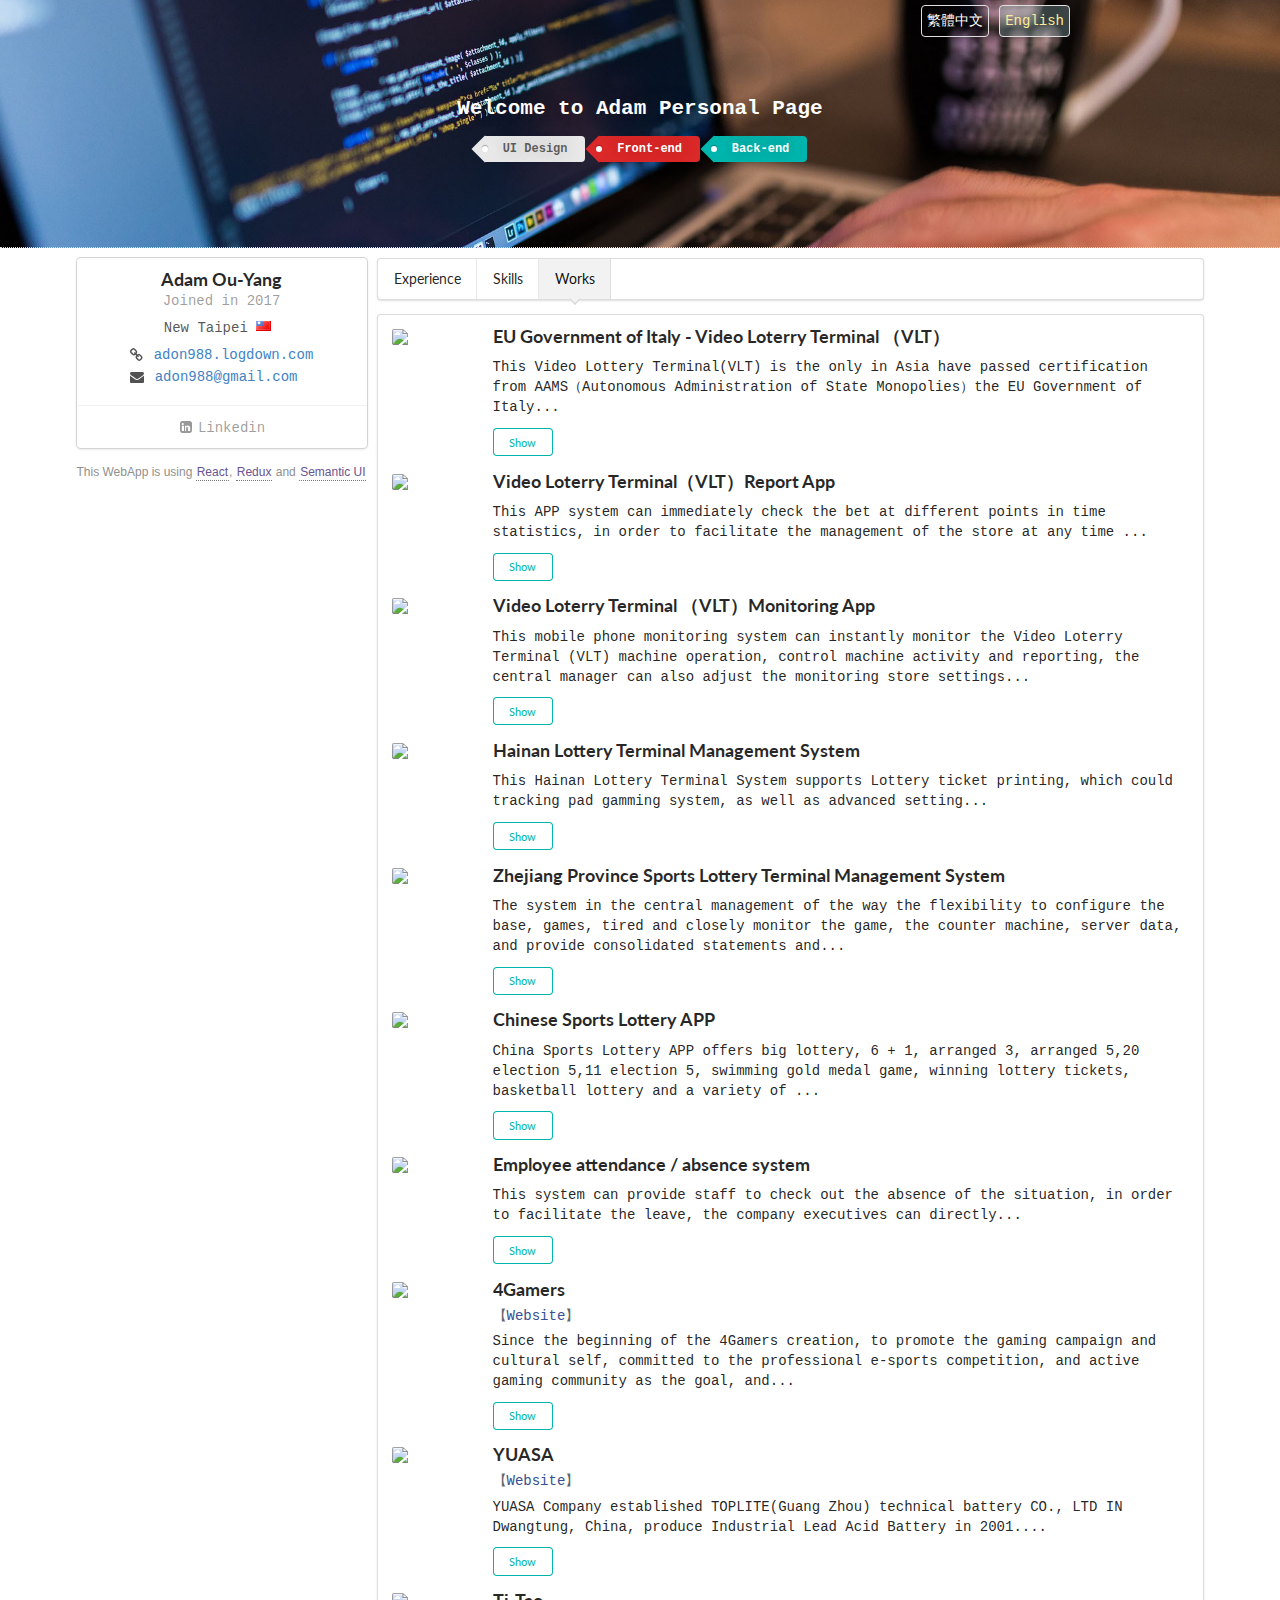
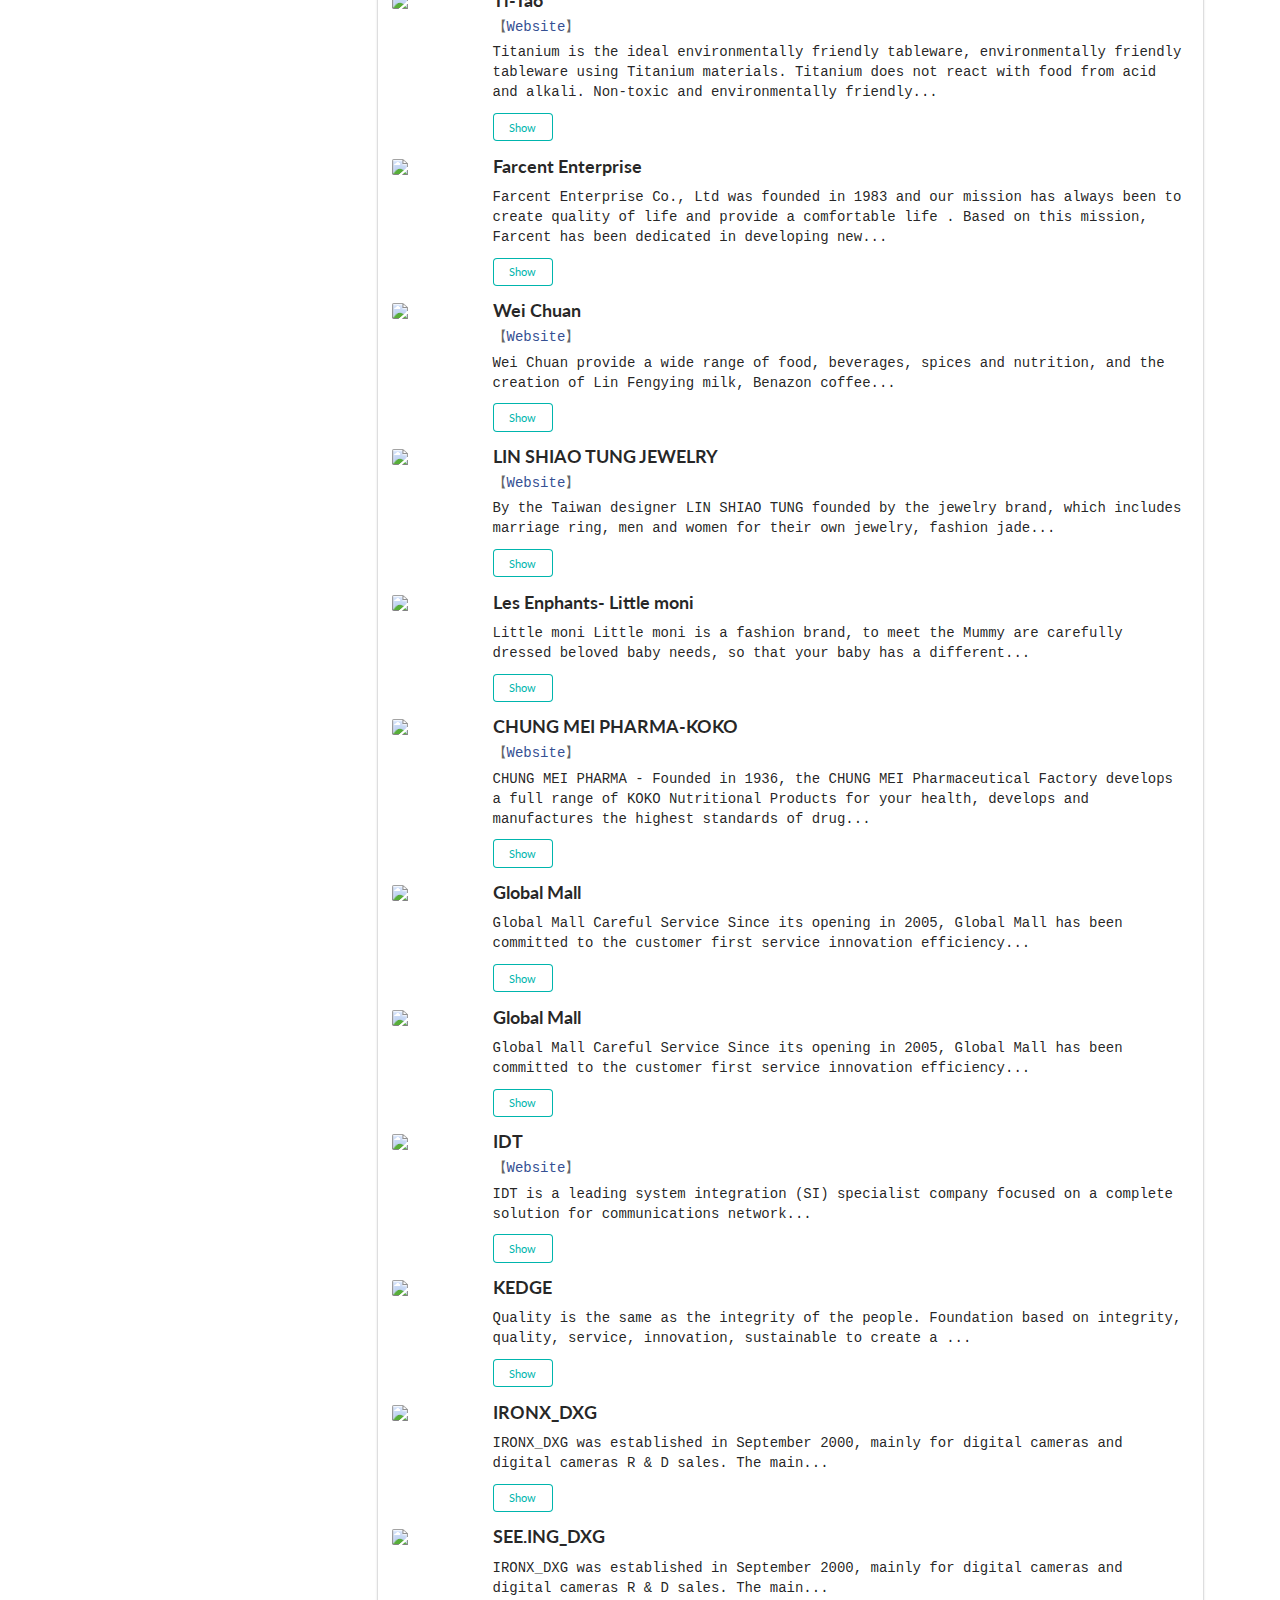
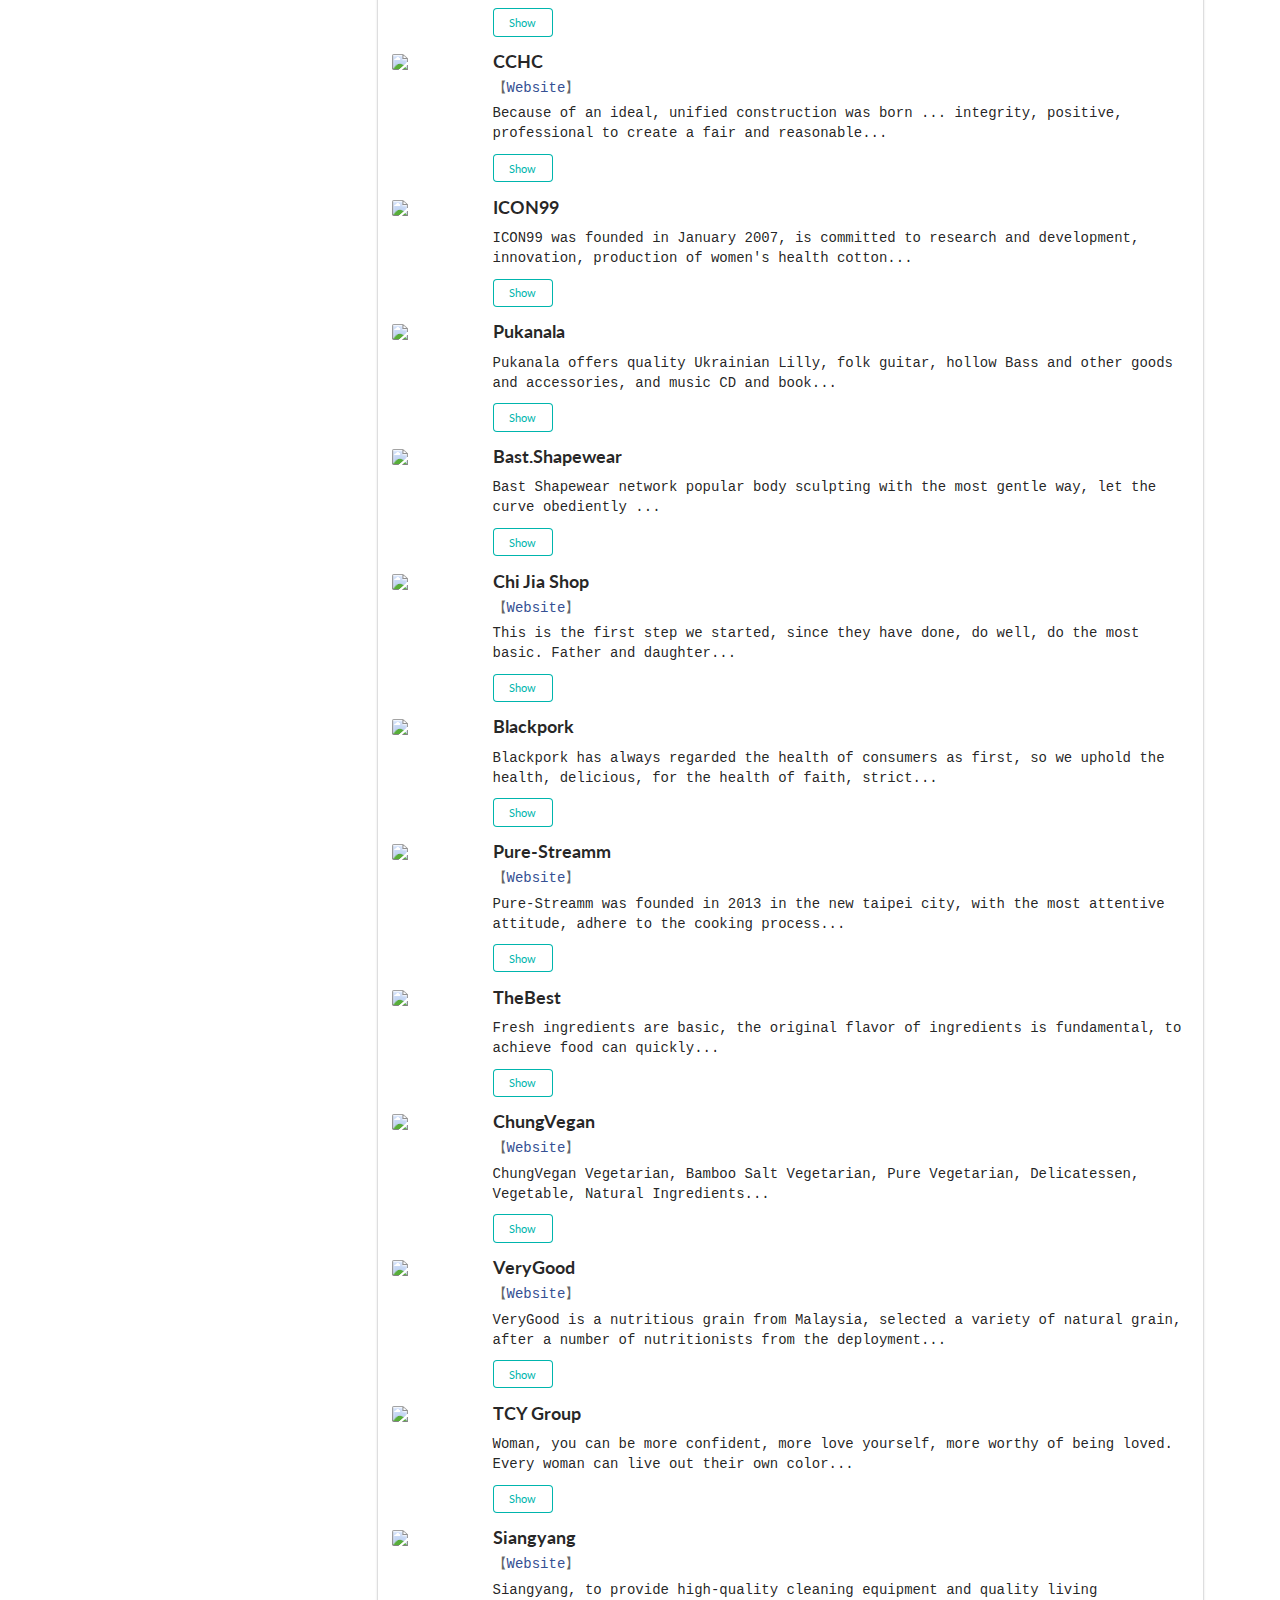
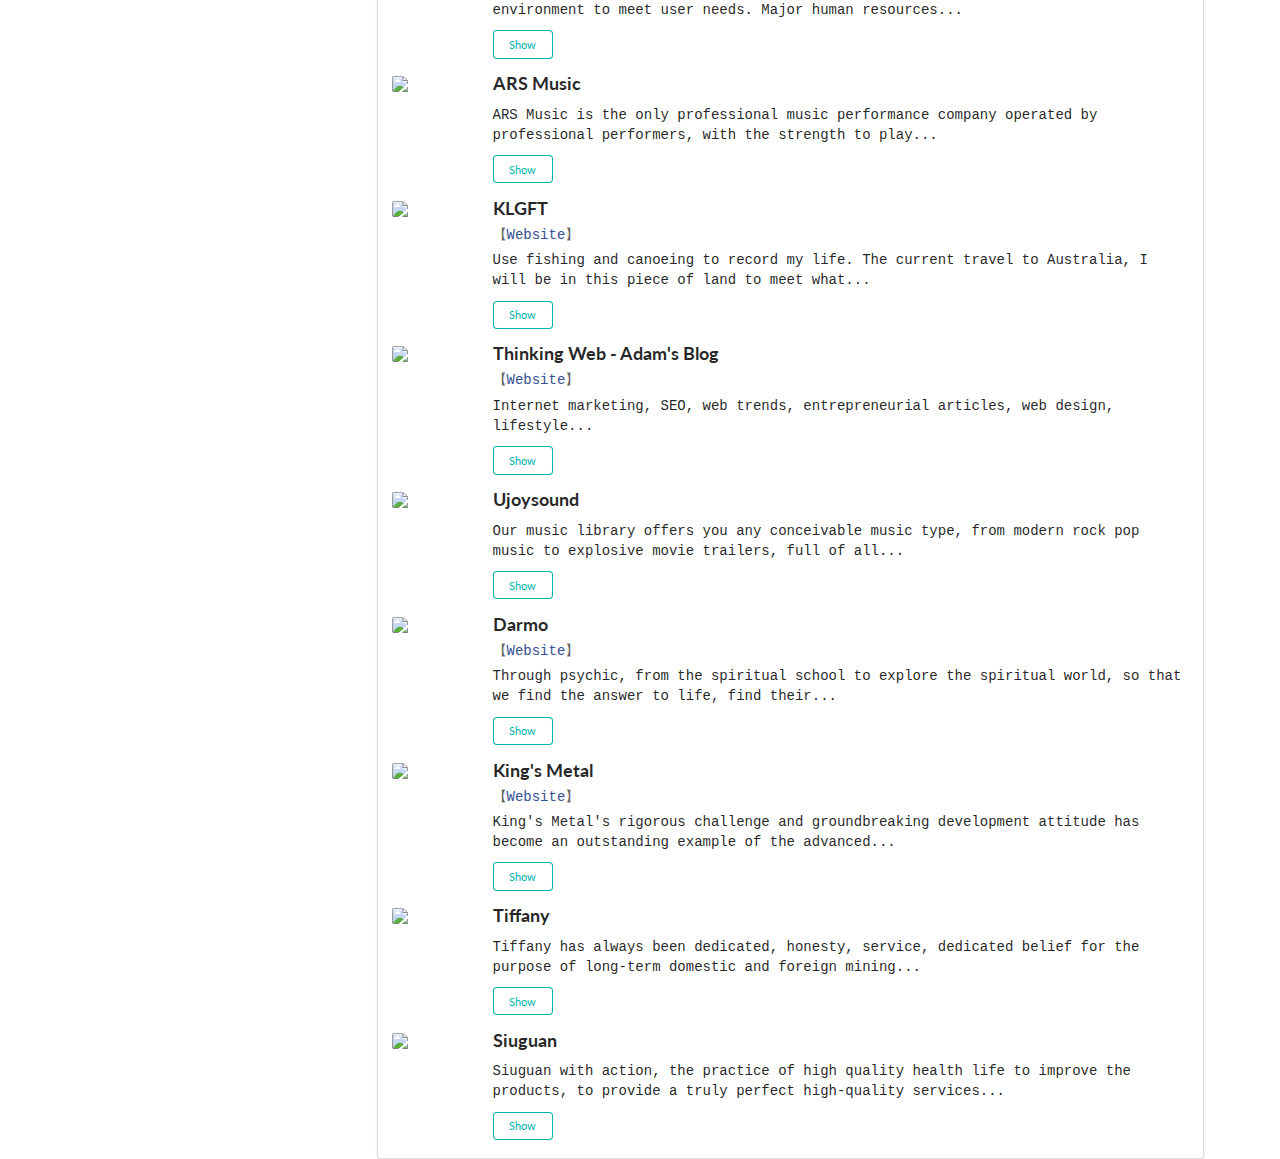
==== index.html @ 33a2f848 "ajust content" ====
<!DOCTYPE html><html lang="en"><head><meta charset="utf-8"><meta name="viewport" content="width=device-width,initial-scale=1,shrink-to-fit=no"><meta name="theme-color" content="#000000"><link rel="manifest" href="/manifest.json"><link rel="shortcut icon" href="/favicon.ico"><title>Adam Page</title><link href="/static/css/main.82f90dad.css" rel="stylesheet"></head><body><noscript>You need to enable JavaScript to run this app.</noscript><div id="root"></div><script type="text/javascript" src="/static/js/main.fff3fcc5.js"></script></body></html>
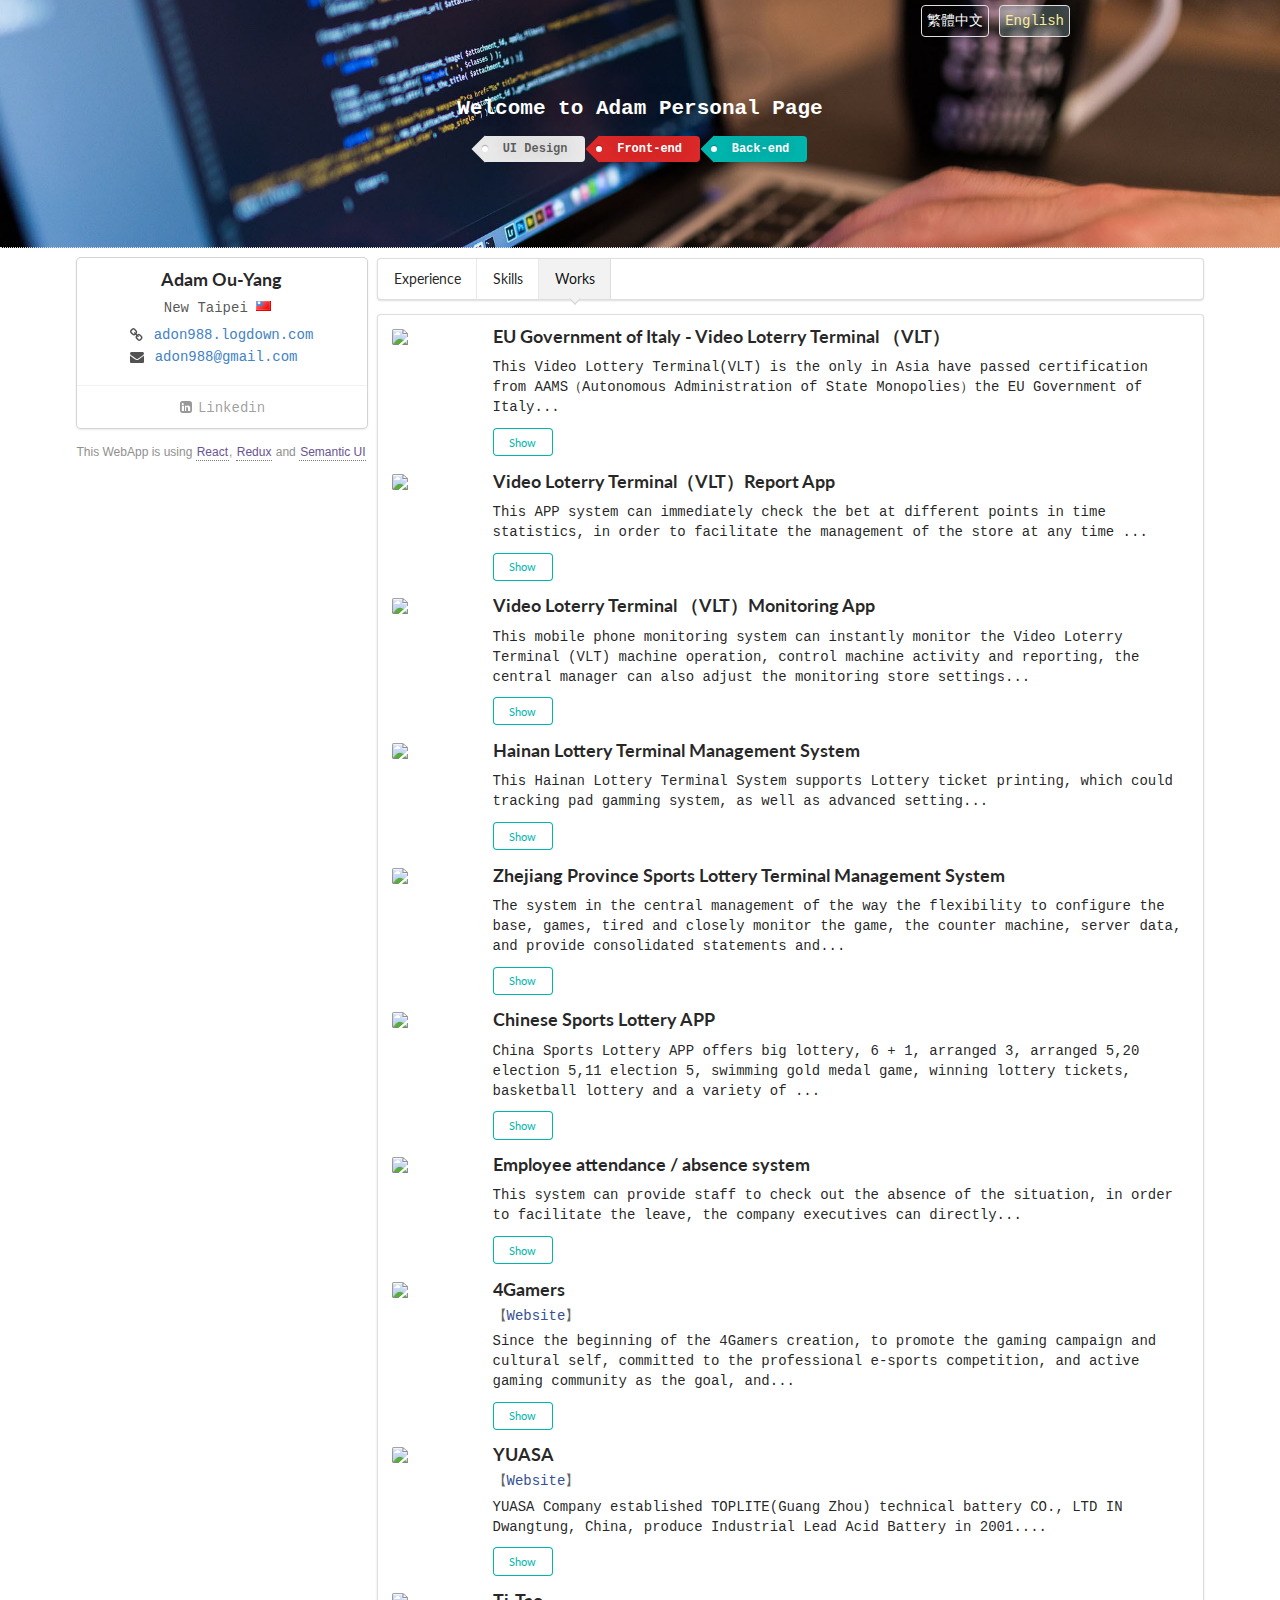
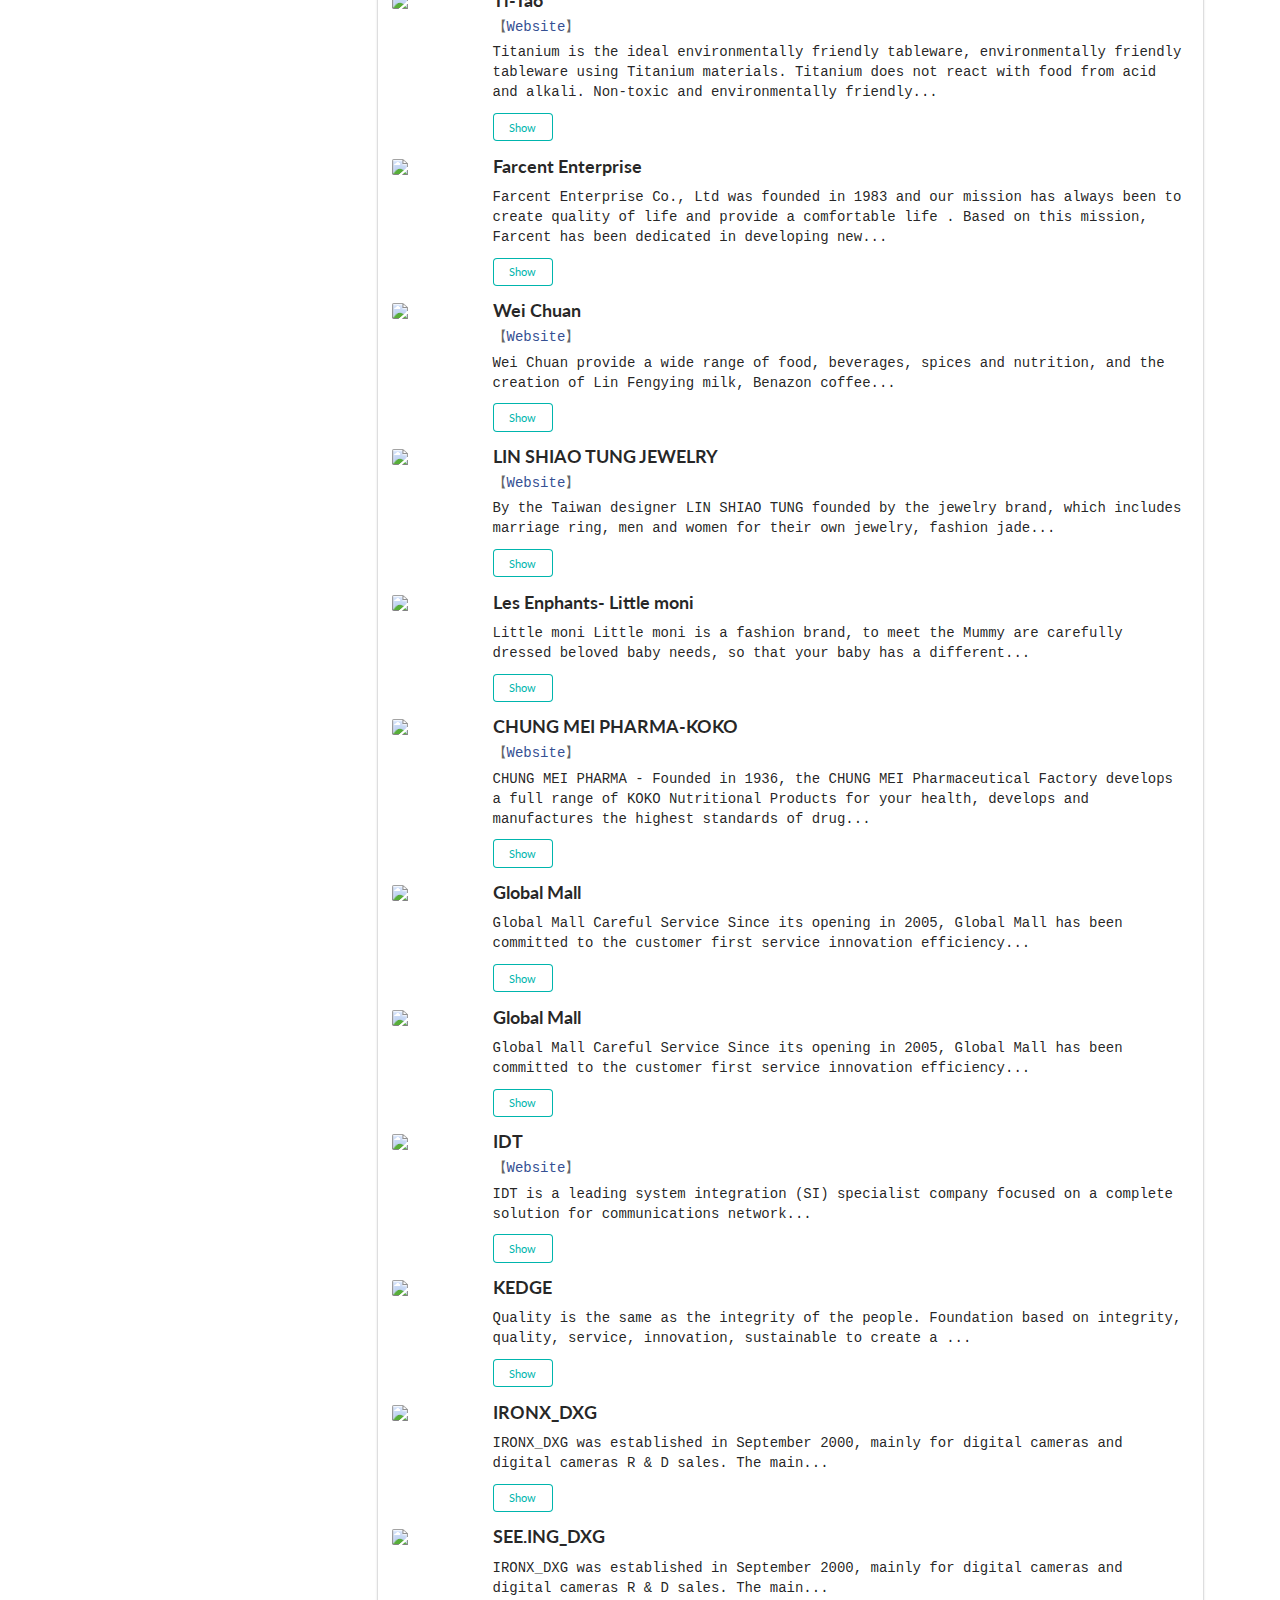
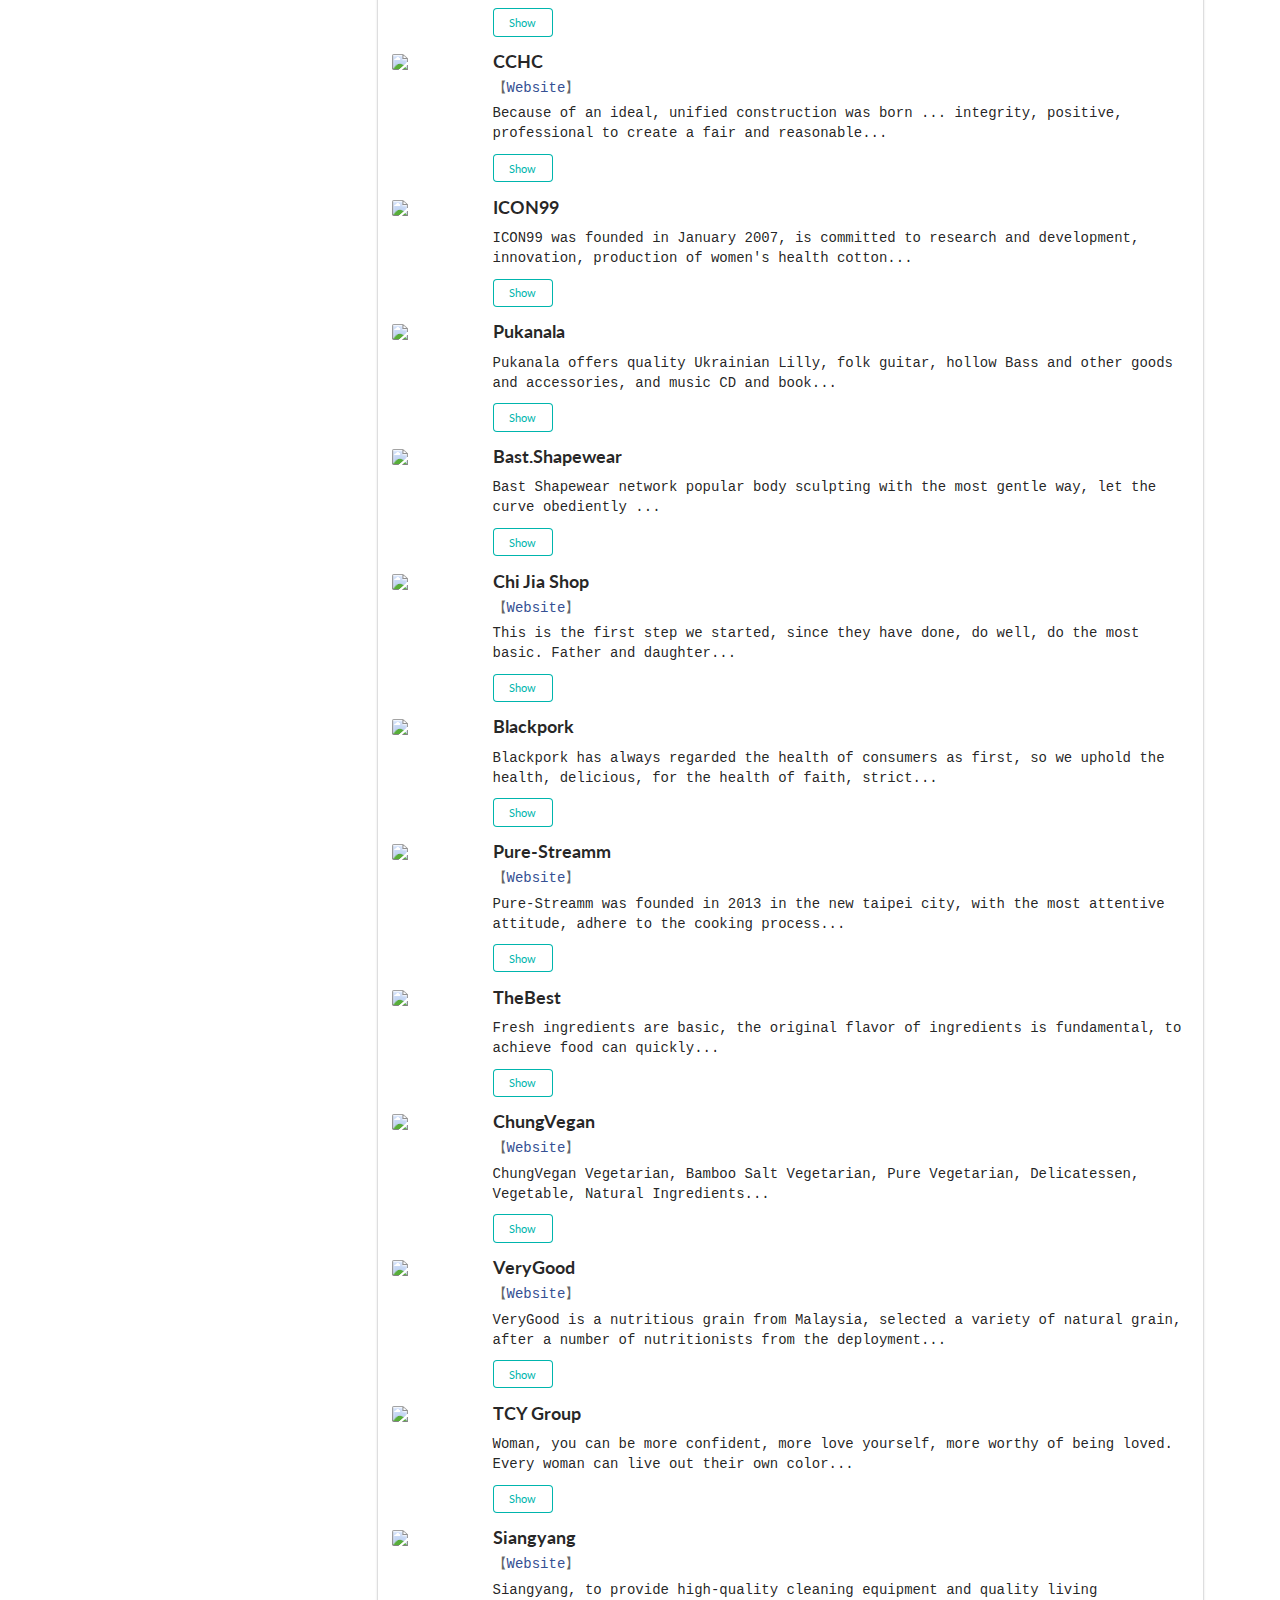
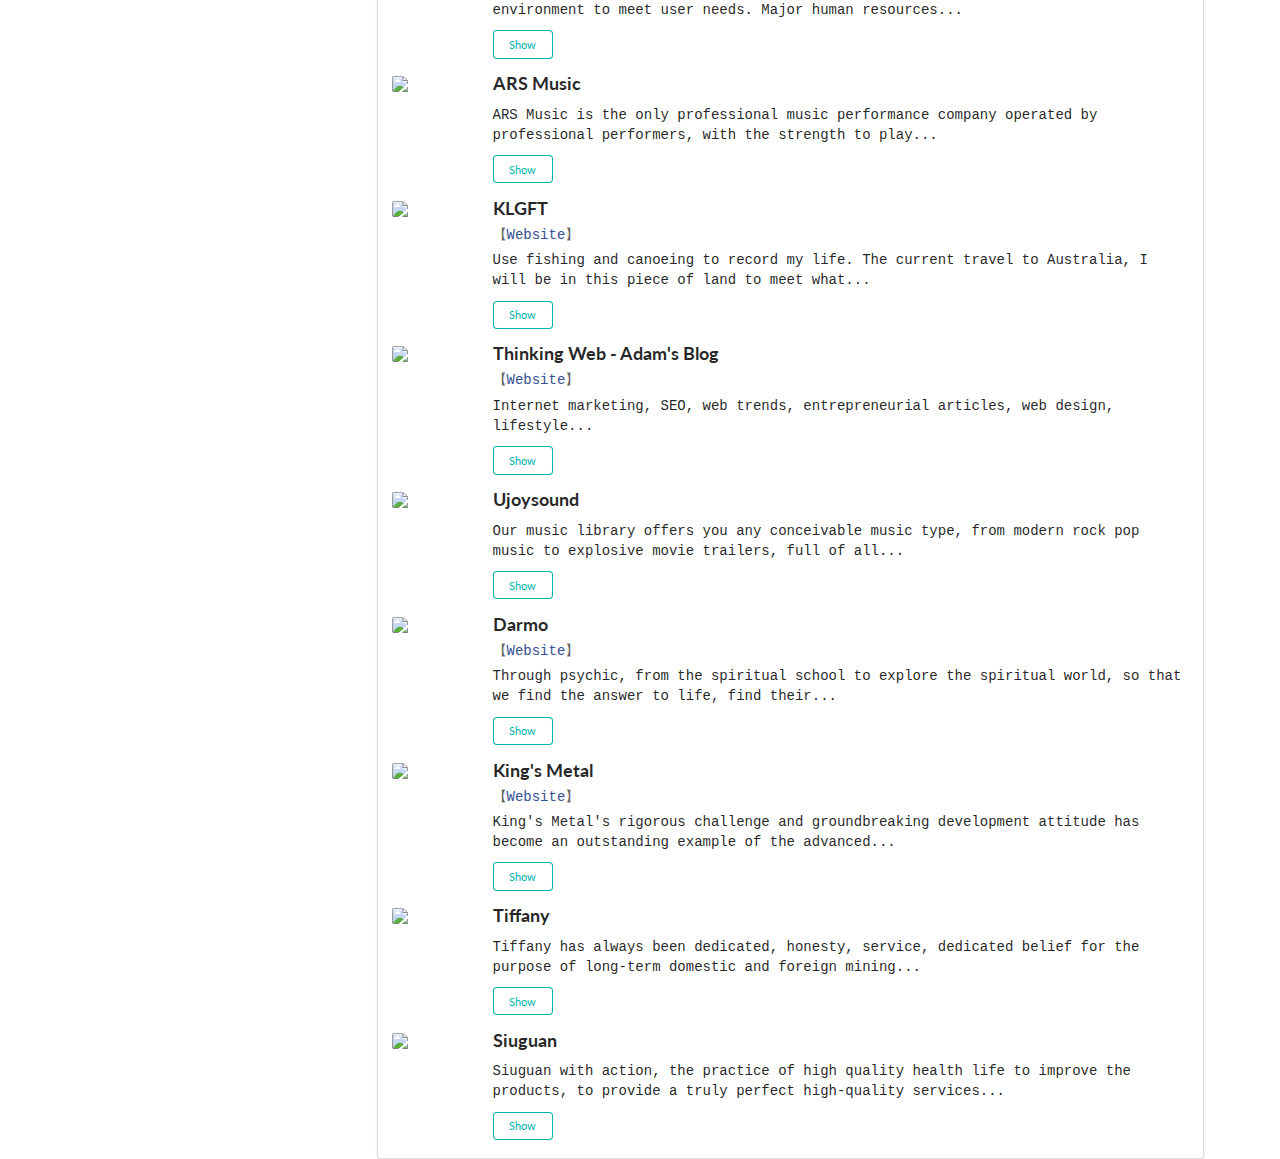
==== commit 7478a00a: "ajust content" ====
--- a/index.html
+++ b/index.html
@@ -1 +1 @@
-<!DOCTYPE html><html lang="en"><head><meta charset="utf-8"><meta name="viewport" content="width=device-width,initial-scale=1,shrink-to-fit=no"><meta name="theme-color" content="#000000"><link rel="manifest" href="/manifest.json"><link rel="shortcut icon" href="/favicon.ico"><title>Adam Page</title><link href="/static/css/main.82f90dad.css" rel="stylesheet"></head><body><noscript>You need to enable JavaScript to run this app.</noscript><div id="root"></div><script type="text/javascript" src="/static/js/main.fff3fcc5.js"></script></body></html>+<!DOCTYPE html><html lang="en"><head><meta charset="utf-8"><meta name="viewport" content="width=device-width,initial-scale=1,shrink-to-fit=no"><meta name="theme-color" content="#000000"><link rel="manifest" href="/manifest.json"><link rel="shortcut icon" href="/favicon.ico"><title>Adam Page</title><link href="/static/css/main.82f90dad.css" rel="stylesheet"></head><body><noscript>You need to enable JavaScript to run this app.</noscript><div id="root"></div><script type="text/javascript" src="/static/js/main.4646feda.js"></script></body></html>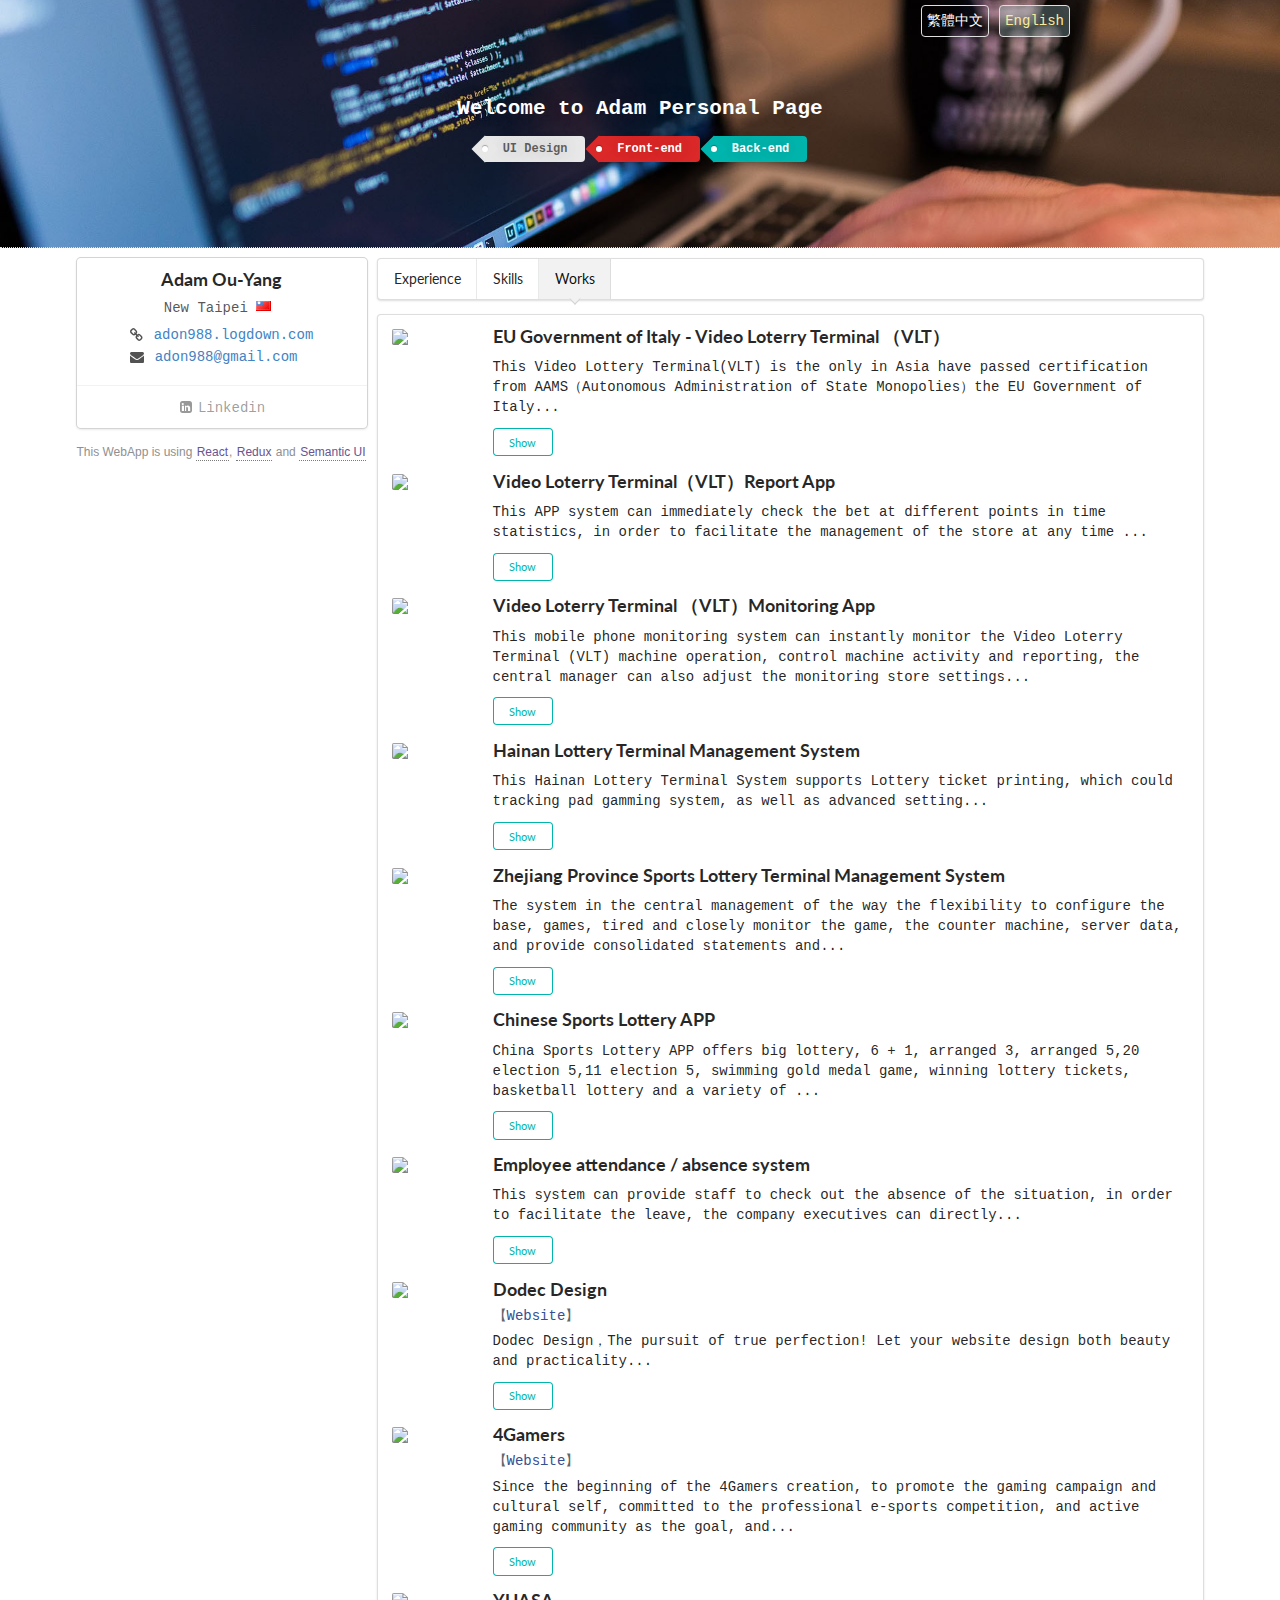
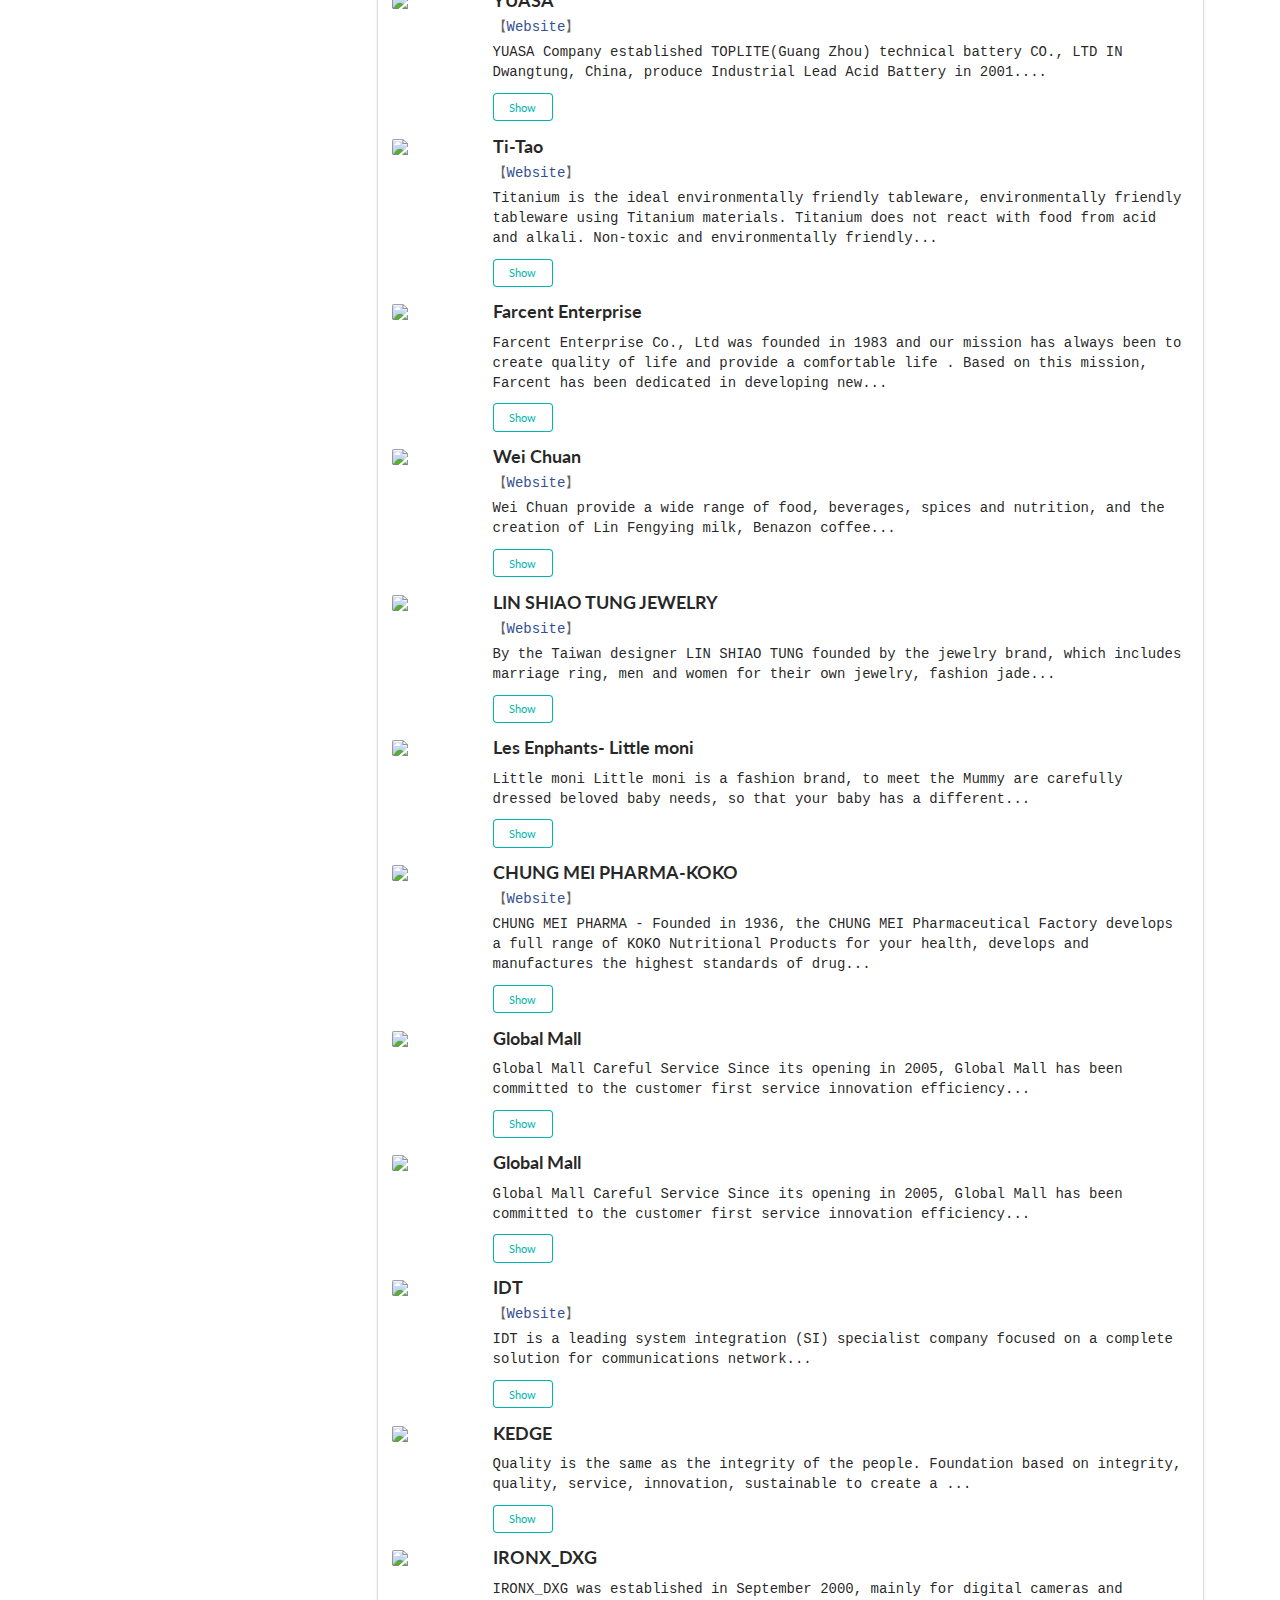
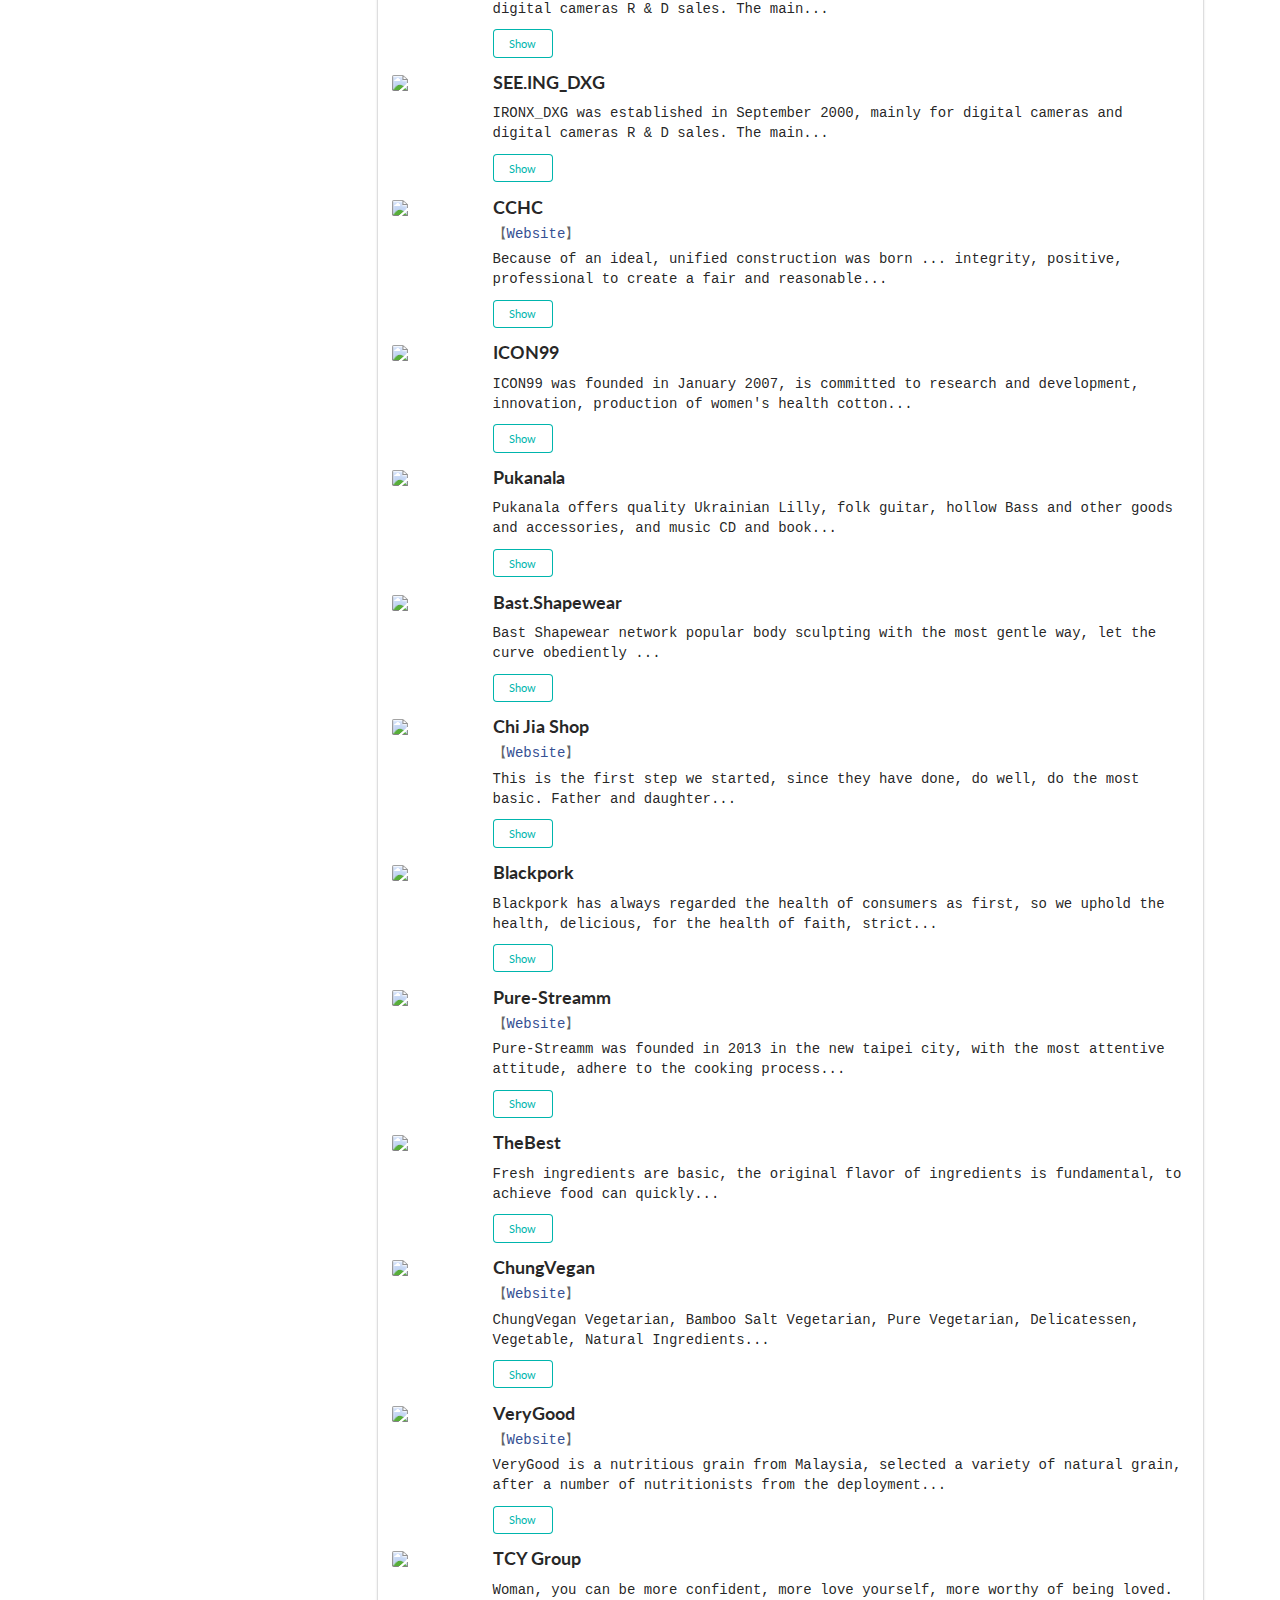
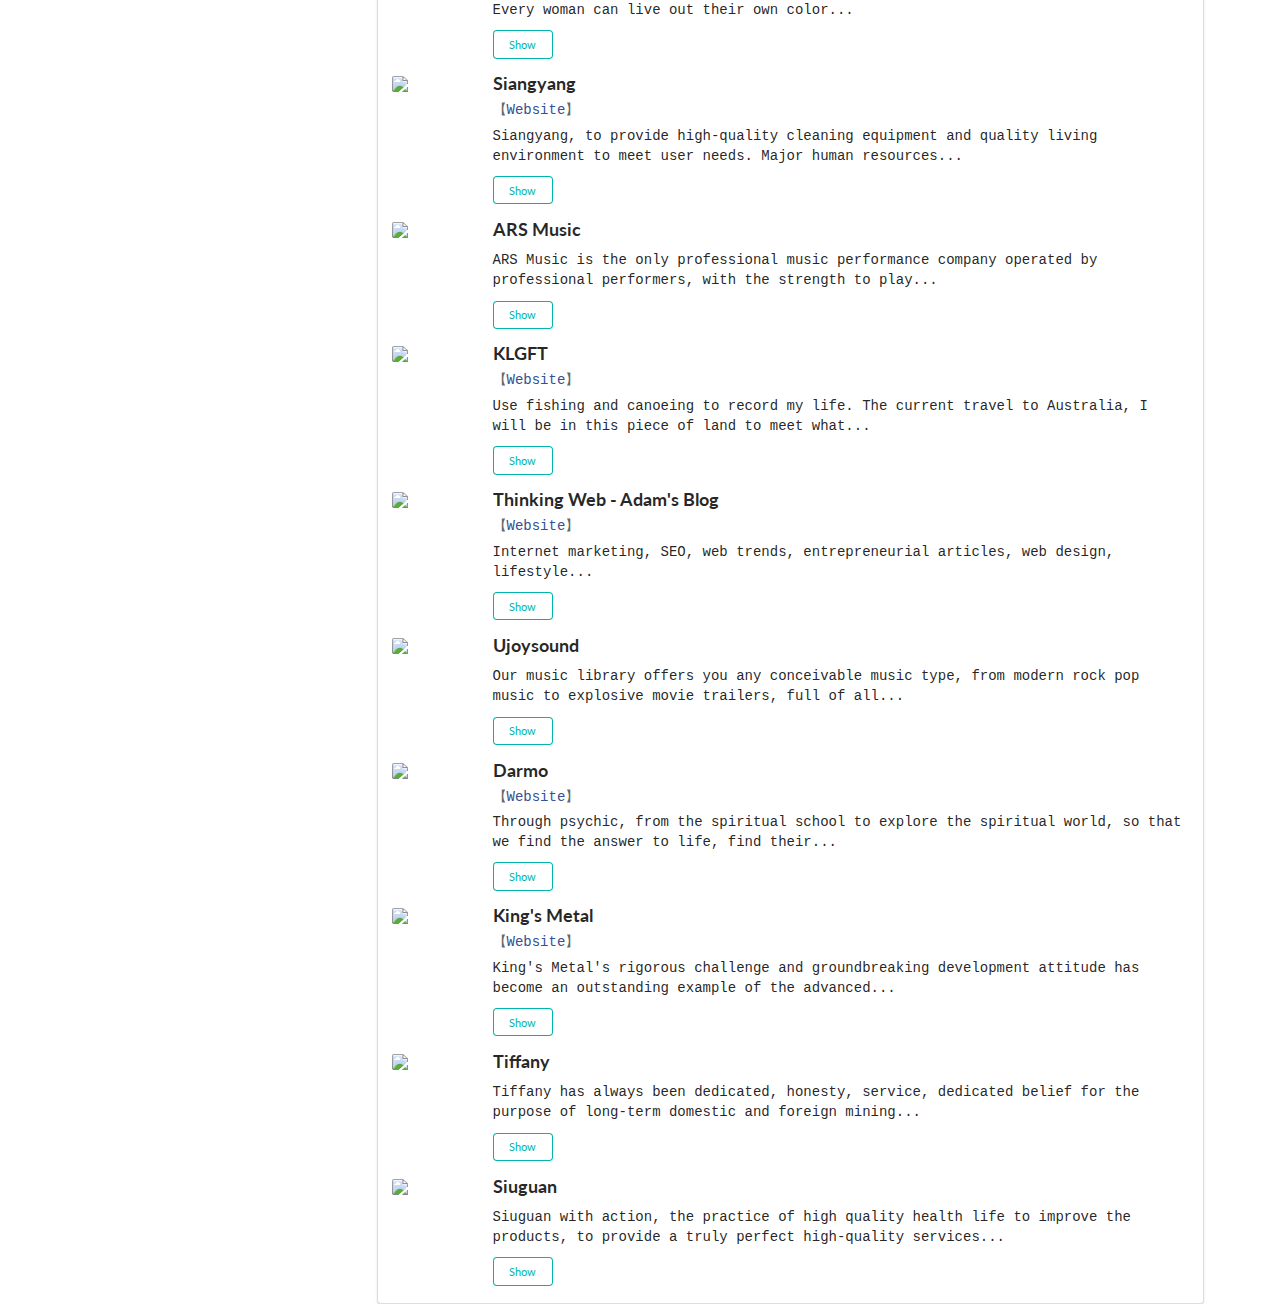
==== commit 05fd9e82: "ajust content" ====
--- a/index.html
+++ b/index.html
@@ -1 +1 @@
-<!DOCTYPE html><html lang="en"><head><meta charset="utf-8"><meta name="viewport" content="width=device-width,initial-scale=1,shrink-to-fit=no"><meta name="theme-color" content="#000000"><link rel="manifest" href="/manifest.json"><link rel="shortcut icon" href="/favicon.ico"><title>Adam Page</title><link href="/static/css/main.82f90dad.css" rel="stylesheet"></head><body><noscript>You need to enable JavaScript to run this app.</noscript><div id="root"></div><script type="text/javascript" src="/static/js/main.4646feda.js"></script></body></html>+<!DOCTYPE html><html lang="en"><head><meta charset="utf-8"><meta name="viewport" content="width=device-width,initial-scale=1,shrink-to-fit=no"><meta name="theme-color" content="#000000"><link rel="manifest" href="/manifest.json"><link rel="shortcut icon" href="/favicon.ico"><title>Adam Page</title><link href="/static/css/main.82f90dad.css" rel="stylesheet"></head><body><noscript>You need to enable JavaScript to run this app.</noscript><div id="root"></div><script type="text/javascript" src="/static/js/main.c1dfe23d.js"></script></body></html>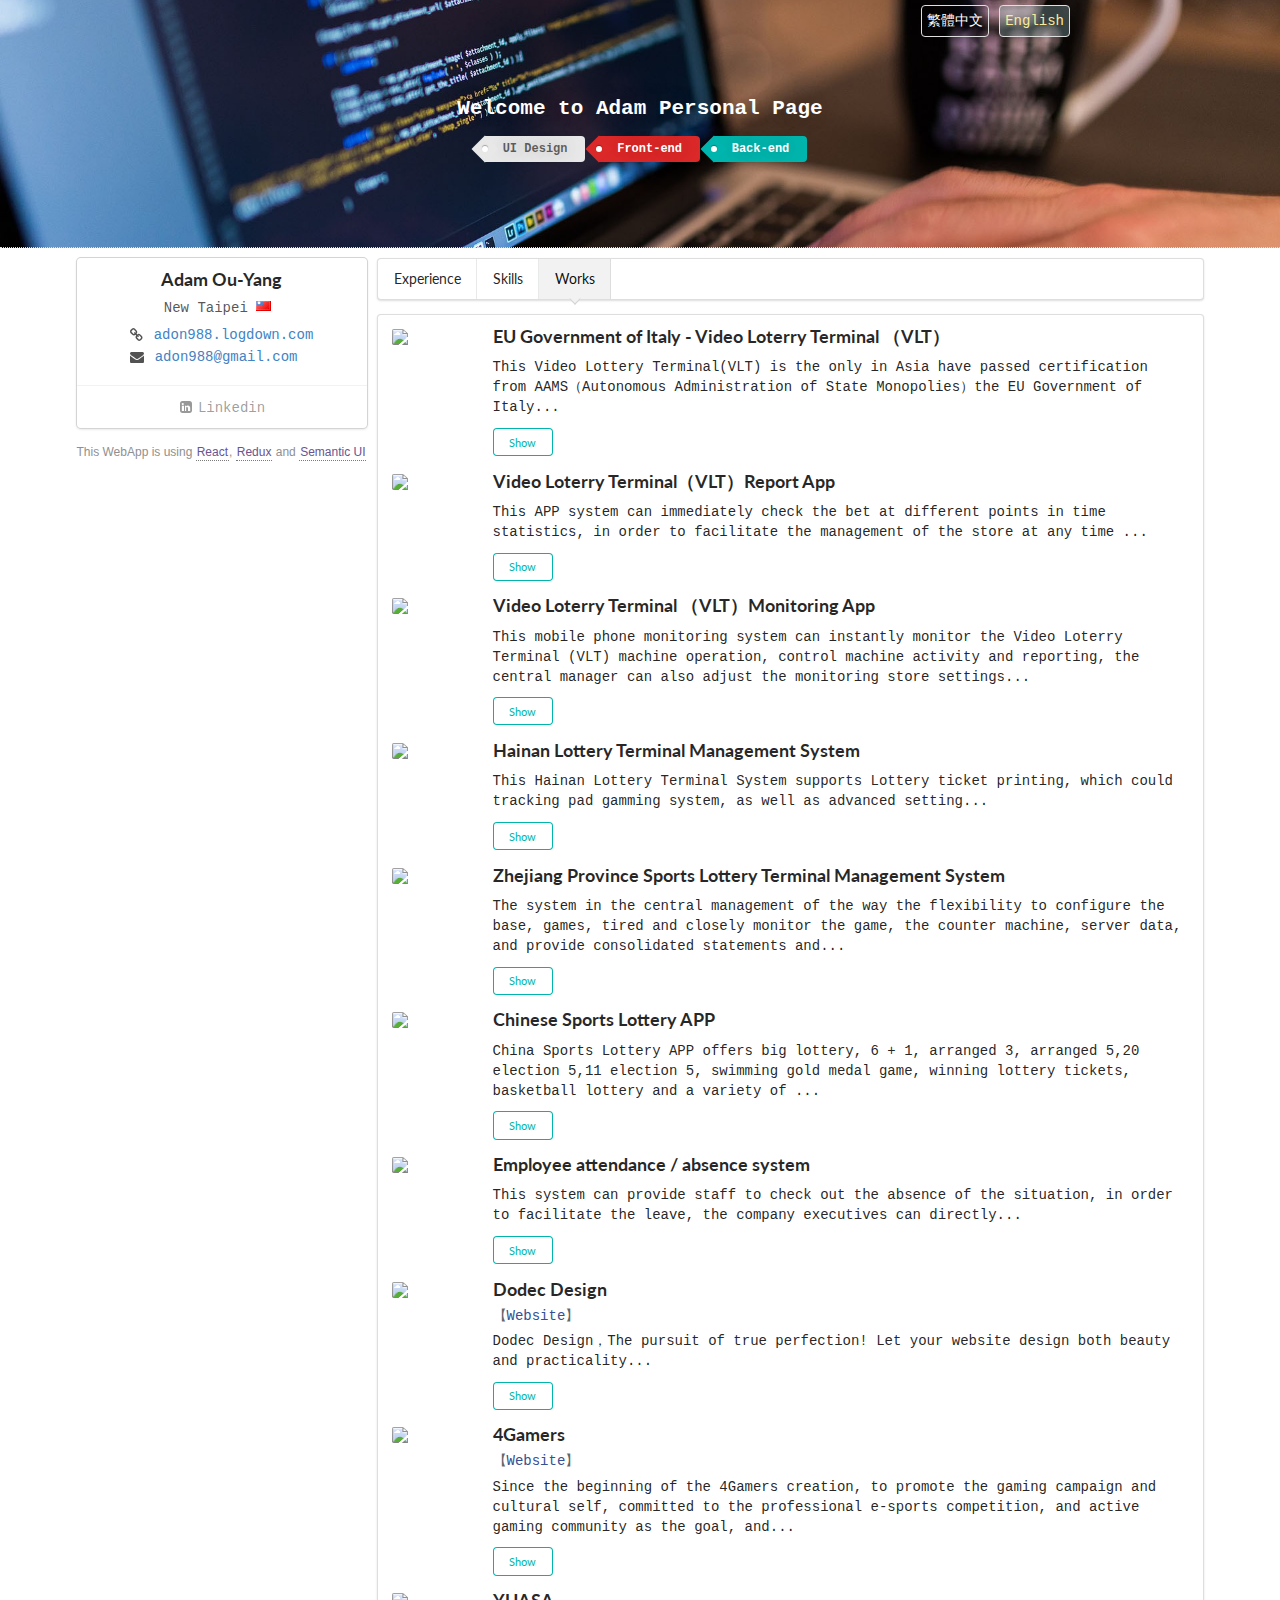
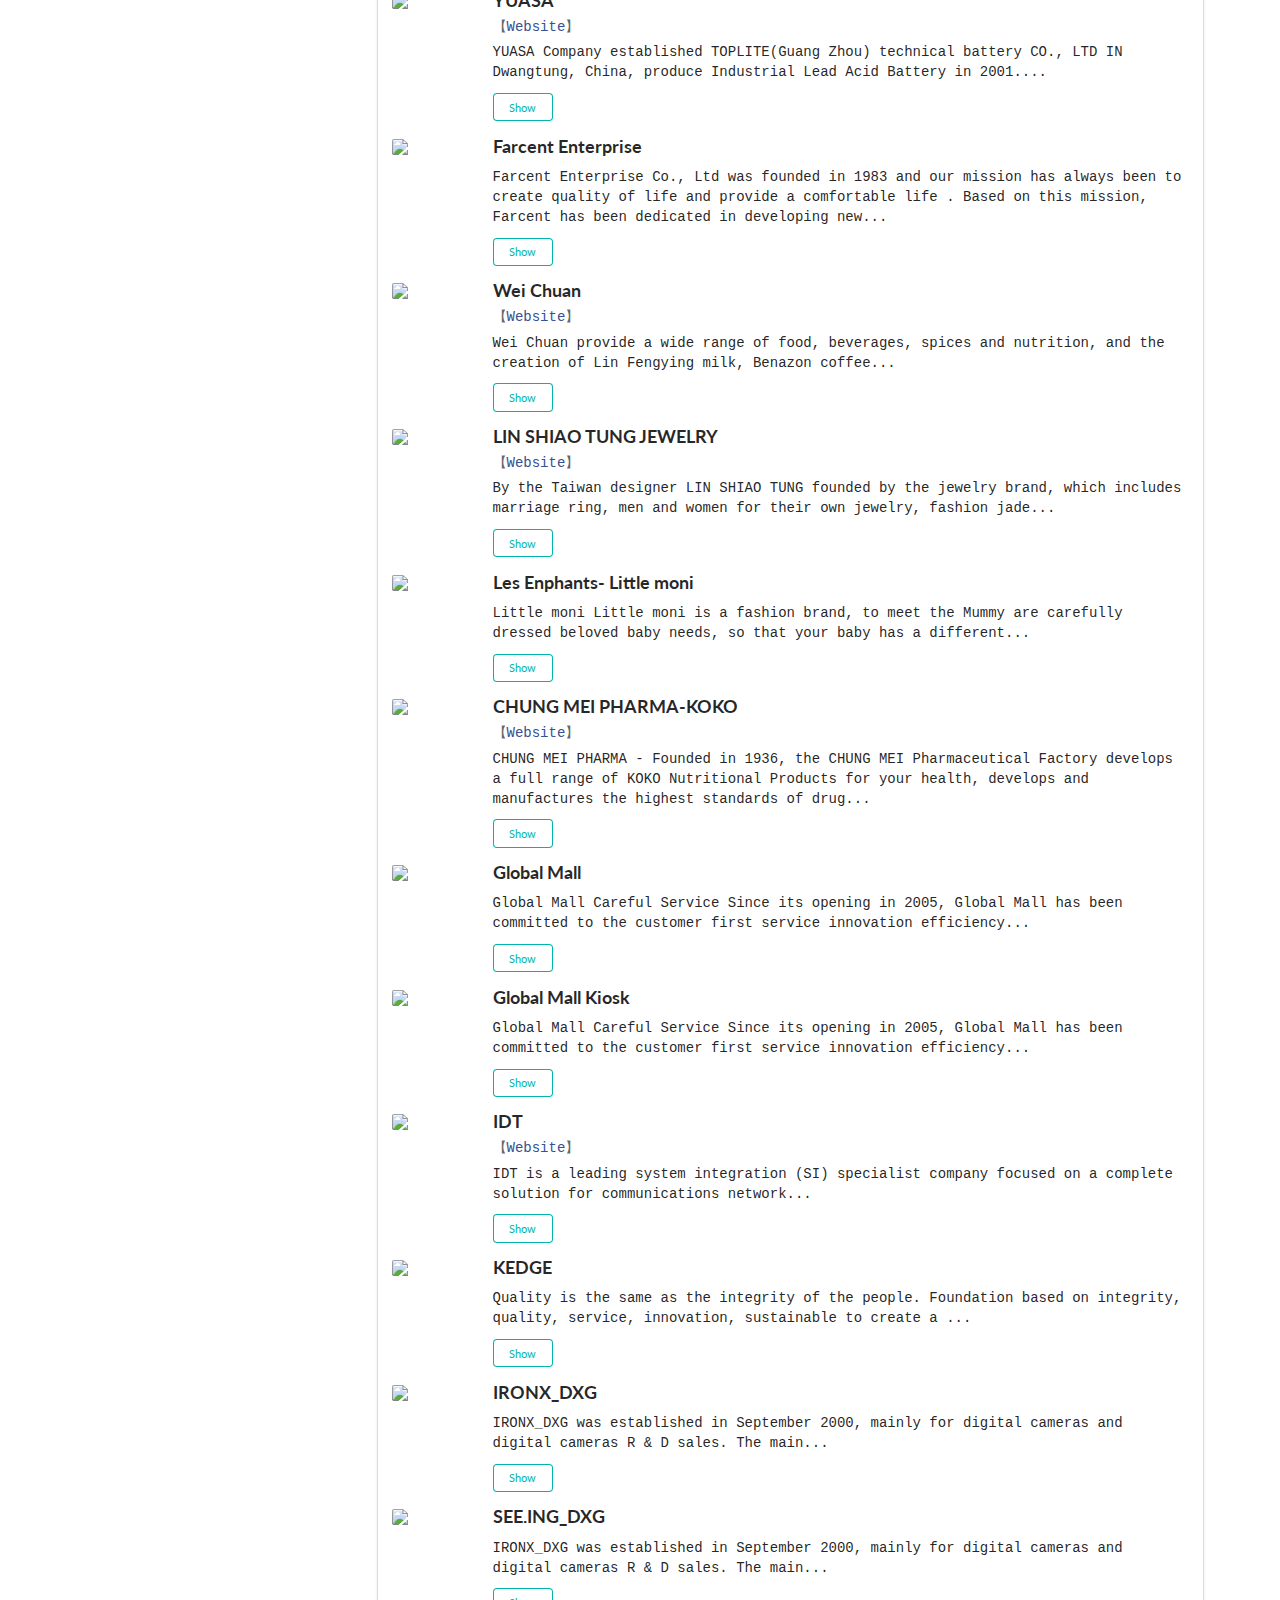
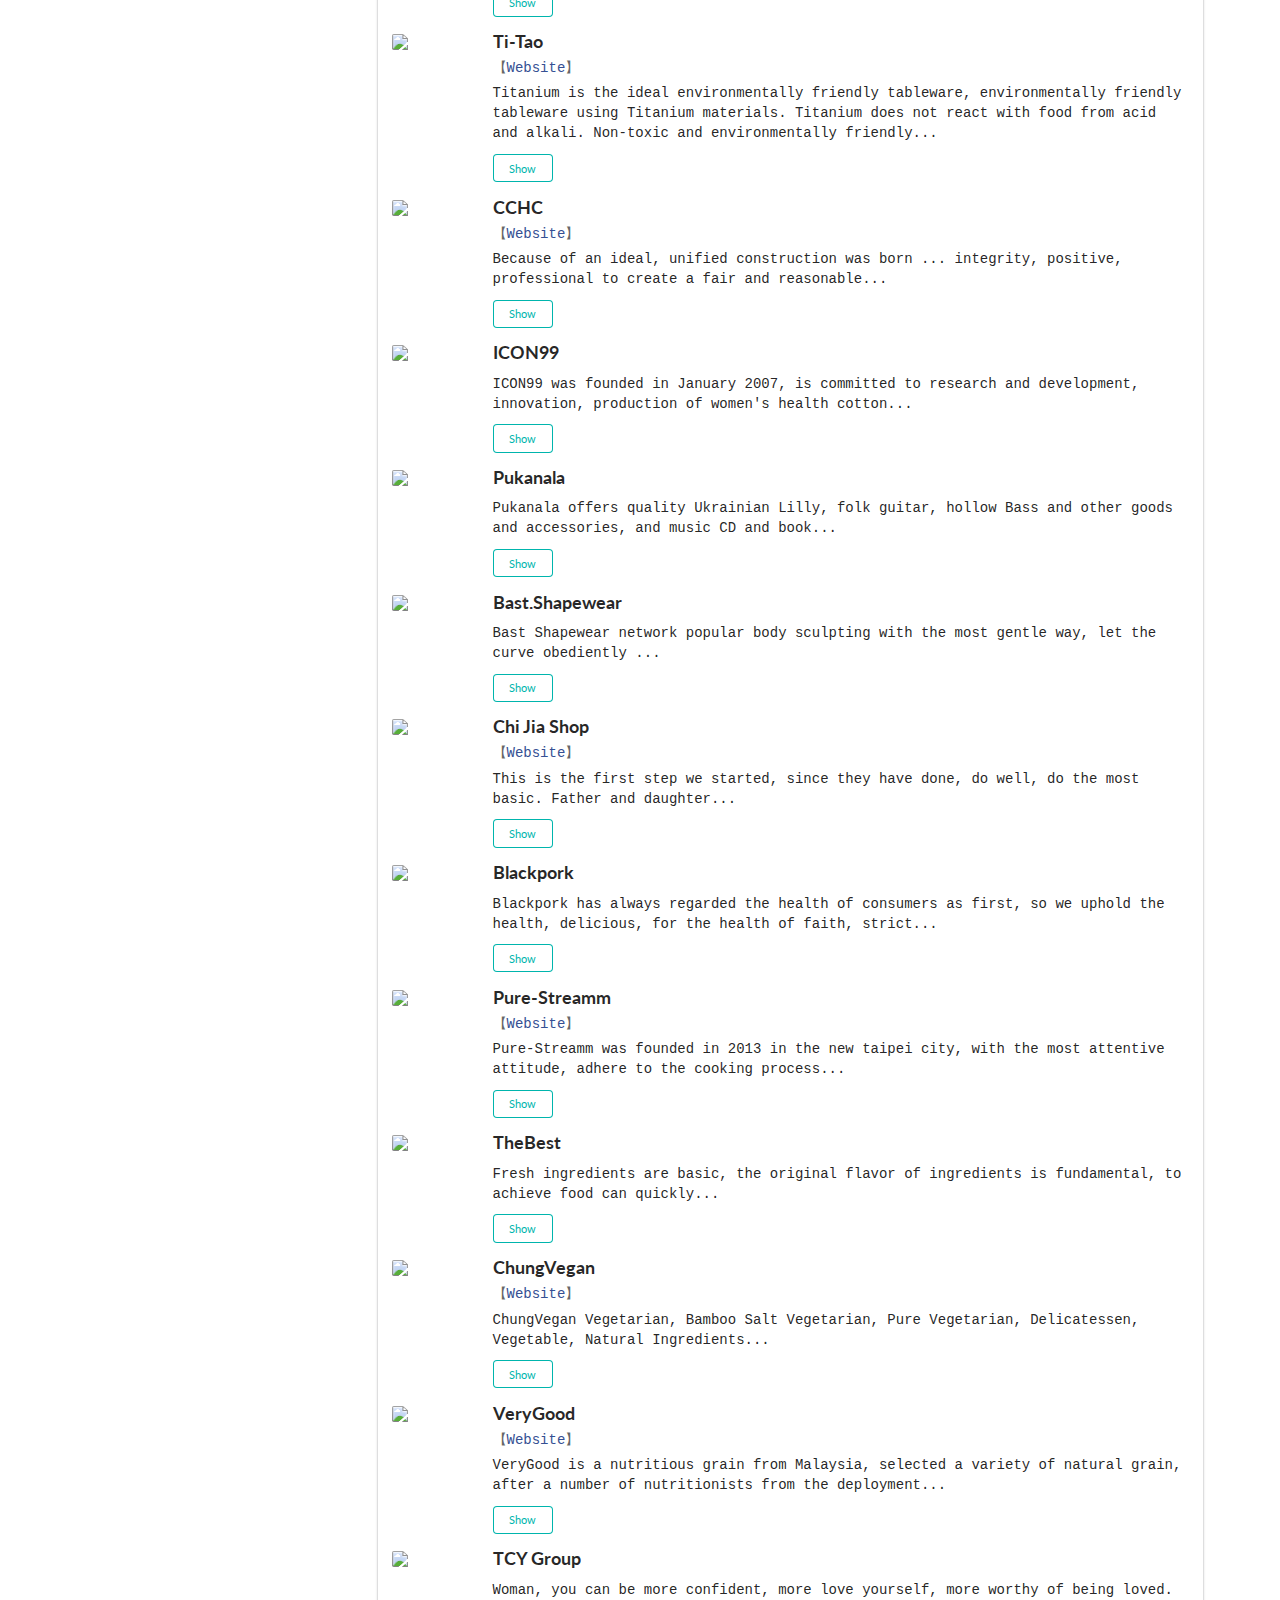
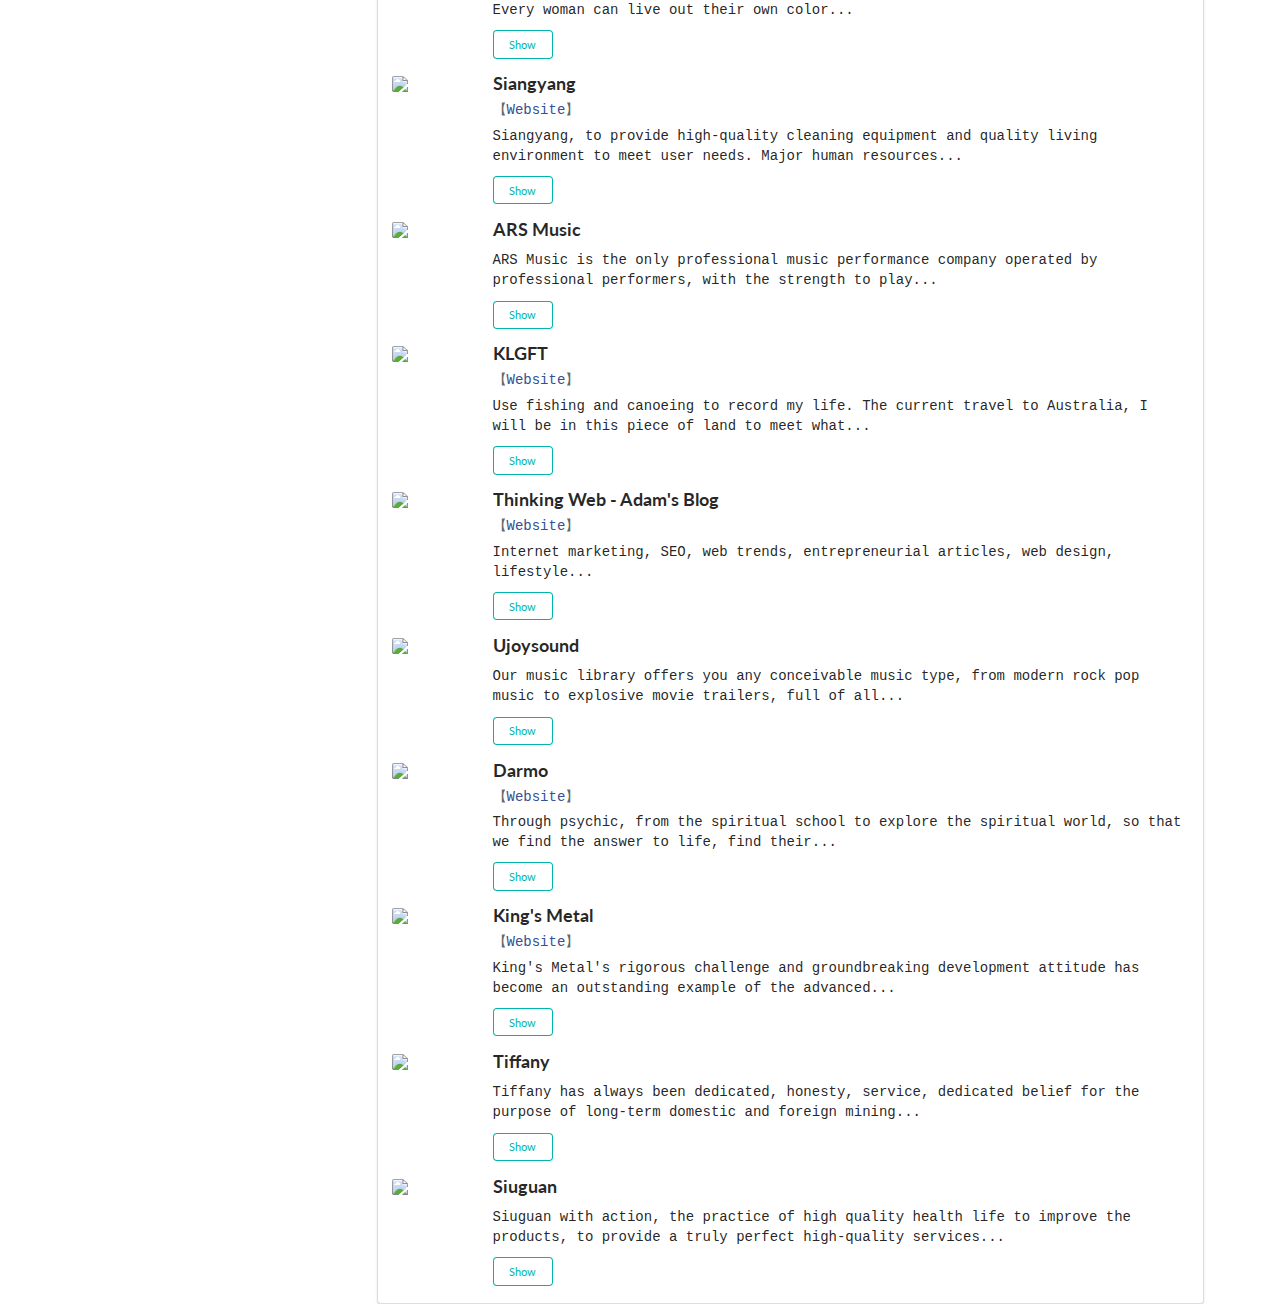
==== commit 7f9f3121: "update content txt" ====
--- a/index.html
+++ b/index.html
@@ -1 +1 @@
-<!DOCTYPE html><html lang="en"><head><meta charset="utf-8"><meta name="viewport" content="width=device-width,initial-scale=1,shrink-to-fit=no"><meta name="theme-color" content="#000000"><link rel="manifest" href="/manifest.json"><link rel="shortcut icon" href="/favicon.ico"><title>Adam Page</title><link href="/static/css/main.82f90dad.css" rel="stylesheet"></head><body><noscript>You need to enable JavaScript to run this app.</noscript><div id="root"></div><script type="text/javascript" src="/static/js/main.c1dfe23d.js"></script></body></html>+<!DOCTYPE html><html lang="en"><head><meta charset="utf-8"><meta name="viewport" content="width=device-width,initial-scale=1,shrink-to-fit=no"><meta name="theme-color" content="#000000"><link rel="manifest" href="/manifest.json"><link rel="shortcut icon" href="/favicon.ico"><title>Adam Page</title><link href="/static/css/main.82f90dad.css" rel="stylesheet"></head><body><noscript>You need to enable JavaScript to run this app.</noscript><div id="root"></div><script type="text/javascript" src="/static/js/main.82bcca2b.js"></script></body></html>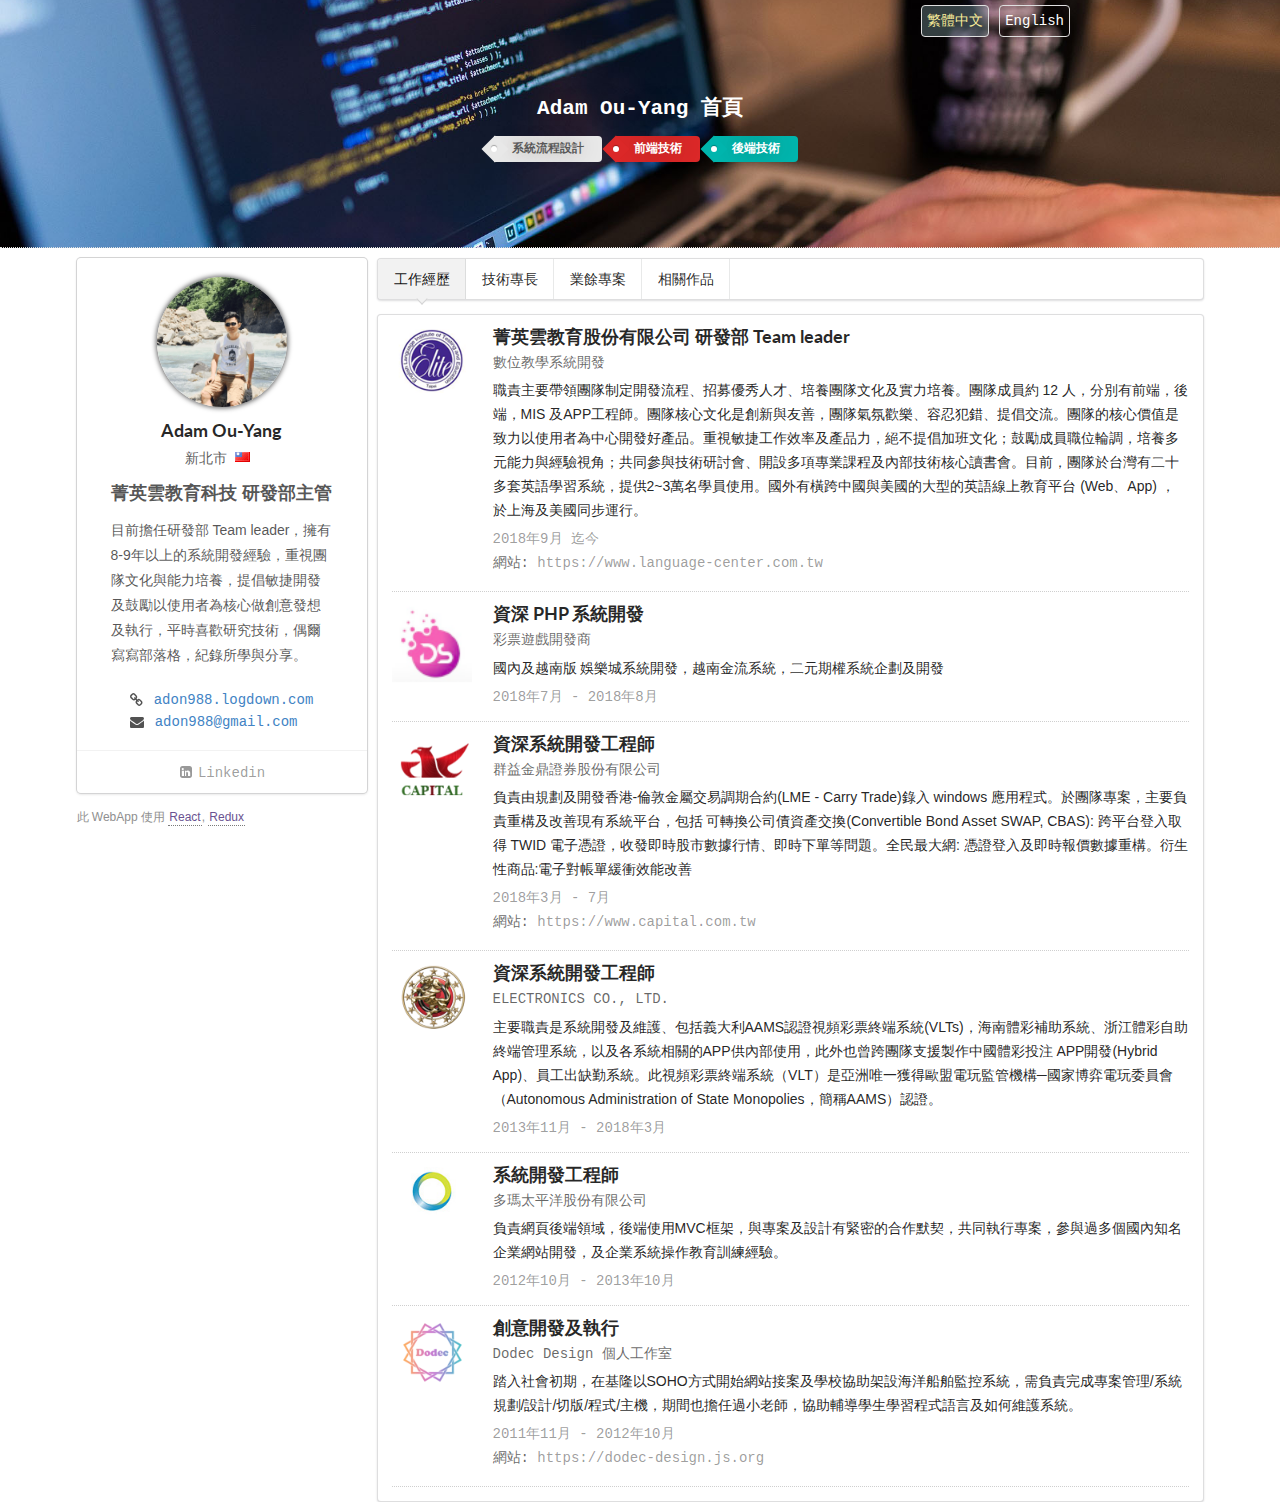
==== commit 0bc0318a: "feat" ====
--- a/index.html
+++ b/index.html
@@ -1 +1 @@
-<!DOCTYPE html><html lang="en"><head><meta charset="utf-8"><meta name="viewport" content="width=device-width,initial-scale=1,shrink-to-fit=no"><meta name="theme-color" content="#000000"><link rel="manifest" href="/manifest.json"><link rel="shortcut icon" href="/favicon.ico"><title>Adam Page</title><link href="/static/css/main.82f90dad.css" rel="stylesheet"></head><body><noscript>You need to enable JavaScript to run this app.</noscript><div id="root"></div><script type="text/javascript" src="/static/js/main.82bcca2b.js"></script></body></html>+<!DOCTYPE html><html lang="en"><head><meta charset="utf-8"><meta name="viewport" content="width=device-width,initial-scale=1,shrink-to-fit=no"><meta name="theme-color" content="#000000"><link rel="manifest" href="/manifest.json"><link rel="shortcut icon" href="/favicon.ico"><title>Adam Page</title><link href="/static/css/main.c9ac94af.css" rel="stylesheet"></head><body><noscript>You need to enable JavaScript to run this app.</noscript><div id="root"></div><script type="text/javascript" src="/static/js/main.051cebfa.js"></script></body></html>--- a/static/css/main.c9ac94af.css
+++ b/static/css/main.c9ac94af.css
@@ -0,0 +1,355 @@
+@import url(https://fonts.googleapis.com/css?family=Lato:400,700,400italic,700italic&subset=latin);body{margin:0;padding:0;font-family:sans-serif} /*!
+ * # Semantic UI 2.2.12 - Reset
+ * http://github.com/semantic-org/semantic-ui/
+ *
+ *
+ * Released under the MIT license
+ * http://opensource.org/licenses/MIT
+ *
+ */*,:after,:before{-webkit-box-sizing:inherit;box-sizing:inherit}html{-webkit-box-sizing:border-box;box-sizing:border-box}input[type=email],input[type=password],input[type=search],input[type=text]{-webkit-appearance:none;-moz-appearance:none}/*! normalize.css v7.0.0 | MIT License | github.com/necolas/normalize.css */html{line-height:1.15;-ms-text-size-adjust:100%;-webkit-text-size-adjust:100%}article,aside,footer,header,nav,section{display:block}h1{font-size:2em;margin:.67em 0}figcaption,figure,main{display:block}figure{margin:1em 40px}hr{-webkit-box-sizing:content-box;box-sizing:content-box;height:0;overflow:visible}pre{font-family:monospace,monospace;font-size:1em}a{background-color:transparent;-webkit-text-decoration-skip:objects}abbr[title]{border-bottom:none;text-decoration:underline;-webkit-text-decoration:underline dotted;text-decoration:underline dotted}b,strong{font-weight:inherit;font-weight:bolder}code,kbd,samp{font-family:monospace,monospace;font-size:1em}dfn{font-style:italic}mark{background-color:#ff0;color:#000}small{font-size:80%}sub,sup{font-size:75%;line-height:0;position:relative;vertical-align:baseline}sub{bottom:-.25em}sup{top:-.5em}audio,video{display:inline-block}audio:not([controls]){display:none;height:0}img{border-style:none}svg:not(:root){overflow:hidden}button,input,optgroup,select,textarea{font-family:sans-serif;font-size:100%;line-height:1.15;margin:0}button,input{overflow:visible}button,select{text-transform:none}[type=reset],[type=submit],button,html [type=button]{-webkit-appearance:button}[type=button]::-moz-focus-inner,[type=reset]::-moz-focus-inner,[type=submit]::-moz-focus-inner,button::-moz-focus-inner{border-style:none;padding:0}[type=button]:-moz-focusring,[type=reset]:-moz-focusring,[type=submit]:-moz-focusring,button:-moz-focusring{outline:1px dotted ButtonText}fieldset{padding:.35em .75em .625em}legend{-webkit-box-sizing:border-box;box-sizing:border-box;color:inherit;display:table;max-width:100%;padding:0;white-space:normal}progress{display:inline-block;vertical-align:baseline}textarea{overflow:auto}[type=checkbox],[type=radio]{-webkit-box-sizing:border-box;box-sizing:border-box;padding:0}[type=number]::-webkit-inner-spin-button,[type=number]::-webkit-outer-spin-button{height:auto}[type=search]{-webkit-appearance:textfield;outline-offset:-2px}[type=search]::-webkit-search-cancel-button,[type=search]::-webkit-search-decoration{-webkit-appearance:none}::-webkit-file-upload-button{-webkit-appearance:button;font:inherit}details,menu{display:block}summary{display:list-item}canvas{display:inline-block}[hidden],template{display:none}/*!
+ * # Semantic UI 2.2.12 - Site
+ * http://github.com/semantic-org/semantic-ui/
+ *
+ *
+ * Released under the MIT license
+ * http://opensource.org/licenses/MIT
+ *
+ */body,html{height:100%}html{font-size:14px}body{margin:0;overflow-x:hidden;min-width:320px;background:#fff;font-size:14px;line-height:1.4285em;color:rgba(0,0,0,.87);font-smoothing:antialiased}body,h1,h2,h3,h4,h5{padding:0;font-family:Lato,Helvetica Neue,Arial,Helvetica,sans-serif}h1,h2,h3,h4,h5{line-height:1.28571429em;margin:calc(2rem - .14285714em) 0 1rem;font-weight:700}h1{min-height:1rem;font-size:2rem}h2{font-size:1.71428571rem}h3{font-size:1.28571429rem}h4{font-size:1.07142857rem}h5{font-size:1rem}h1:first-child,h2:first-child,h3:first-child,h4:first-child,h5:first-child{margin-top:0}h1:last-child,h2:last-child,h3:last-child,h4:last-child,h5:last-child{margin-bottom:0}p{margin:0 0 1em;line-height:1.4285em}p:first-child{margin-top:0}p:last-child{margin-bottom:0}a{color:#4183c4}a,a:hover{text-decoration:none}a:hover{color:#1e70bf}::-webkit-selection{background-color:#cce2ff;color:rgba(0,0,0,.87)}::-moz-selection{background-color:#cce2ff;color:rgba(0,0,0,.87)}::selection{background-color:#cce2ff;color:rgba(0,0,0,.87)}input::-webkit-selection,textarea::-webkit-selection{background-color:hsla(0,0%,39%,.4);color:rgba(0,0,0,.87)}input::-moz-selection,textarea::-moz-selection{background-color:hsla(0,0%,39%,.4);color:rgba(0,0,0,.87)}input::selection,textarea::selection{background-color:hsla(0,0%,39%,.4);color:rgba(0,0,0,.87)}body ::-webkit-scrollbar{-webkit-appearance:none;width:10px}body ::-webkit-scrollbar-track{background:rgba(0,0,0,.1);border-radius:0}body ::-webkit-scrollbar-thumb{cursor:pointer;border-radius:5px;background:rgba(0,0,0,.25);-webkit-transition:color .2s ease;-o-transition:color .2s ease;transition:color .2s ease}body ::-webkit-scrollbar-thumb:window-inactive{background:rgba(0,0,0,.15)}body ::-webkit-scrollbar-thumb:hover{background:hsla(202,5%,52%,.8)}body .ui.inverted::-webkit-scrollbar-track{background:hsla(0,0%,100%,.1)}body .ui.inverted::-webkit-scrollbar-thumb{background:hsla(0,0%,100%,.25)}body .ui.inverted::-webkit-scrollbar-thumb:window-inactive{background:hsla(0,0%,100%,.15)}body .ui.inverted::-webkit-scrollbar-thumb:hover{background:hsla(0,0%,100%,.35)}/*!
+ * # Semantic UI 2.2.12 - Button
+ * http://github.com/semantic-org/semantic-ui/
+ *
+ *
+ * Released under the MIT license
+ * http://opensource.org/licenses/MIT
+ *
+ */.ui.button{cursor:pointer;display:inline-block;min-height:1em;outline:0;border:none;vertical-align:baseline;background:#e0e1e2 none;color:rgba(0,0,0,.6);font-family:Lato,Helvetica Neue,Arial,Helvetica,sans-serif;margin:0 .25em 0 0;padding:.78571429em 1.5em;text-transform:none;text-shadow:none;font-weight:700;line-height:1em;font-style:normal;text-align:center;text-decoration:none;border-radius:.28571429rem;-webkit-user-select:none;-moz-user-select:none;-ms-user-select:none;user-select:none;-webkit-transition:opacity .1s ease,background-color .1s ease,color .1s ease,box-shadow .1s ease,background .1s ease;-webkit-transition:opacity .1s ease,background-color .1s ease,color .1s ease,background .1s ease,-webkit-box-shadow .1s ease;transition:opacity .1s ease,background-color .1s ease,color .1s ease,background .1s ease,-webkit-box-shadow .1s ease;-o-transition:opacity .1s ease,background-color .1s ease,color .1s ease,box-shadow .1s ease,background .1s ease;transition:opacity .1s ease,background-color .1s ease,color .1s ease,box-shadow .1s ease,background .1s ease;transition:opacity .1s ease,background-color .1s ease,color .1s ease,box-shadow .1s ease,background .1s ease,-webkit-box-shadow .1s ease;will-change:"";-webkit-tap-highlight-color:transparent}.ui.button,.ui.button:hover{-webkit-box-shadow:0 0 0 1px transparent inset,0 0 0 0 rgba(34,36,38,.15) inset;box-shadow:inset 0 0 0 1px transparent,inset 0 0 0 0 rgba(34,36,38,.15)}.ui.button:hover{background-color:#cacbcd;background-image:none;color:rgba(0,0,0,.8)}.ui.button:hover .icon{opacity:.85}.ui.button:focus{background-color:#cacbcd;color:rgba(0,0,0,.8);background-image:""!important;-webkit-box-shadow:""!important;box-shadow:""!important}.ui.button:focus .icon{opacity:.85}.ui.active.button:active,.ui.button:active{background-color:#babbbc;background-image:"";color:rgba(0,0,0,.9);-webkit-box-shadow:0 0 0 1px transparent inset,none;box-shadow:inset 0 0 0 1px transparent,none}.ui.active.button{-webkit-box-shadow:0 0 0 1px transparent inset;box-shadow:inset 0 0 0 1px transparent}.ui.active.button,.ui.active.button:hover{color:rgba(0,0,0,.95)}.ui.active.button,.ui.active.button:active,.ui.active.button:hover{background-color:#c0c1c2;background-image:none}.ui.loading.loading.loading.loading.loading.loading.button{position:relative;cursor:default;text-shadow:none!important;color:transparent!important;opacity:1;pointer-events:auto;-webkit-transition:all 0s linear,opacity .1s ease;-o-transition:all 0s linear,opacity .1s ease;transition:all 0s linear,opacity .1s ease}.ui.loading.button:before{border-radius:500rem;border:.2em solid rgba(0,0,0,.15)}.ui.loading.button:after,.ui.loading.button:before{position:absolute;content:"";top:50%;left:50%;margin:-.64285714em 0 0 -.64285714em;width:1.28571429em;height:1.28571429em}.ui.loading.button:after{-webkit-animation:button-spin .6s linear;animation:button-spin .6s linear;-webkit-animation-iteration-count:infinite;animation-iteration-count:infinite;border-radius:500rem;border-color:#fff transparent transparent;border-style:solid;border-width:.2em;-webkit-box-shadow:0 0 0 1px transparent;box-shadow:0 0 0 1px transparent}.ui.labeled.icon.loading.button .icon{background-color:transparent;-webkit-box-shadow:none;box-shadow:none}@-webkit-keyframes button-spin{0%{-webkit-transform:rotate(0);transform:rotate(0)}to{-webkit-transform:rotate(1turn);transform:rotate(1turn)}}@keyframes button-spin{0%{-webkit-transform:rotate(0);transform:rotate(0)}to{-webkit-transform:rotate(1turn);transform:rotate(1turn)}}.ui.basic.loading.button:not(.inverted):before{border-color:rgba(0,0,0,.1)}.ui.basic.loading.button:not(.inverted):after{border-top-color:#767676}.ui.button:disabled,.ui.buttons .disabled.button,.ui.disabled.active.button,.ui.disabled.button,.ui.disabled.button:hover{cursor:default;opacity:.45!important;background-image:none!important;-webkit-box-shadow:none!important;box-shadow:none!important;pointer-events:none!important}.ui.basic.buttons .ui.disabled.button{border-color:rgba(34,36,38,.5)}.ui.animated.button{position:relative;overflow:hidden;padding-right:0!important;vertical-align:middle;z-index:1}.ui.animated.button .content{will-change:transform,opacity}.ui.animated.button .visible.content{position:relative;margin-right:1.5em}.ui.animated.button .hidden.content{position:absolute;width:100%}.ui.animated.button .hidden.content,.ui.animated.button .visible.content{-webkit-transition:right .3s ease 0s;-o-transition:right .3s ease 0s;transition:right .3s ease 0s}.ui.animated.button .visible.content{left:auto;right:0}.ui.animated.button .hidden.content{top:50%;left:auto;right:-100%;margin-top:-.5em}.ui.animated.button:focus .visible.content,.ui.animated.button:hover .visible.content{left:auto;right:200%}.ui.animated.button:focus .hidden.content,.ui.animated.button:hover .hidden.content{left:auto;right:0}.ui.vertical.animated.button .hidden.content,.ui.vertical.animated.button .visible.content{-webkit-transition:top .3s ease,-webkit-transform .3s ease;transition:top .3s ease,-webkit-transform .3s ease;-o-transition:top .3s ease,transform .3s ease;transition:top .3s ease,transform .3s ease;transition:top .3s ease,transform .3s ease,-webkit-transform .3s ease}.ui.vertical.animated.button .visible.content{-webkit-transform:translateY(0);-ms-transform:translateY(0);transform:translateY(0);right:auto}.ui.vertical.animated.button .hidden.content{top:-50%;left:0;right:auto}.ui.vertical.animated.button:focus .visible.content,.ui.vertical.animated.button:hover .visible.content{-webkit-transform:translateY(200%);-ms-transform:translateY(200%);transform:translateY(200%);right:auto}.ui.vertical.animated.button:focus .hidden.content,.ui.vertical.animated.button:hover .hidden.content{top:50%;right:auto}.ui.fade.animated.button .hidden.content,.ui.fade.animated.button .visible.content{-webkit-transition:opacity .3s ease,-webkit-transform .3s ease;transition:opacity .3s ease,-webkit-transform .3s ease;-o-transition:opacity .3s ease,transform .3s ease;transition:opacity .3s ease,transform .3s ease;transition:opacity .3s ease,transform .3s ease,-webkit-transform .3s ease}.ui.fade.animated.button .visible.content{left:auto;right:auto;opacity:1;-webkit-transform:scale(1);-ms-transform:scale(1);transform:scale(1)}.ui.fade.animated.button .hidden.content{opacity:0;left:0;right:auto;-webkit-transform:scale(1.5);-ms-transform:scale(1.5);transform:scale(1.5)}.ui.fade.animated.button:focus .visible.content,.ui.fade.animated.button:hover .visible.content{left:auto;right:auto;opacity:0;-webkit-transform:scale(.75);-ms-transform:scale(.75);transform:scale(.75)}.ui.fade.animated.button:focus .hidden.content,.ui.fade.animated.button:hover .hidden.content{left:0;right:auto;opacity:1;-webkit-transform:scale(1);-ms-transform:scale(1);transform:scale(1)}.ui.inverted.button{-webkit-box-shadow:0 0 0 2px #fff inset!important;box-shadow:inset 0 0 0 2px #fff!important;background:transparent none;color:#fff;text-shadow:none!important}.ui.inverted.buttons .button{margin:0 0 0 -2px}.ui.inverted.buttons .button:first-child{margin-left:0}.ui.inverted.vertical.buttons .button{margin:0 0 -2px}.ui.inverted.vertical.buttons .button:first-child{margin-top:0}.ui.inverted.button.active,.ui.inverted.button:focus,.ui.inverted.button:hover{background:#fff;-webkit-box-shadow:0 0 0 2px #fff inset!important;box-shadow:inset 0 0 0 2px #fff!important;color:rgba(0,0,0,.8)}.ui.inverted.button.active:focus{background:#dcddde;-webkit-box-shadow:0 0 0 2px #dcddde inset!important;box-shadow:inset 0 0 0 2px #dcddde!important;color:rgba(0,0,0,.8)}.ui.labeled.button:not(.icon){display:-ms-inline-flexbox;display:inline-flex;-ms-flex-direction:row;flex-direction:row;background:0 0!important;padding:0!important;border:none!important;-webkit-box-shadow:none!important;box-shadow:none!important}.ui.labeled.button>.button{margin:0}.ui.labeled.button>.label{display:-ms-flexbox;display:flex;-ms-flex-align:center;align-items:center;margin:0 0 0 -1px!important;padding:"";font-size:1em;border-color:rgba(34,36,38,.15)}.ui.labeled.button>.tag.label:before{width:1.85em;height:1.85em}.ui.labeled.button:not([class*="left labeled"])>.button{border-top-right-radius:0;border-bottom-right-radius:0}.ui.labeled.button:not([class*="left labeled"])>.label,.ui[class*="left labeled"].button>.button{border-top-left-radius:0;border-bottom-left-radius:0}.ui[class*="left labeled"].button>.label{border-top-right-radius:0;border-bottom-right-radius:0}.ui.facebook.button{background-color:#3b5998;color:#fff;text-shadow:none;background-image:none;-webkit-box-shadow:0 0 0 0 rgba(34,36,38,.15) inset;box-shadow:inset 0 0 0 0 rgba(34,36,38,.15)}.ui.facebook.button:hover{background-color:#304d8a;color:#fff;text-shadow:none}.ui.facebook.button:active{background-color:#2d4373;color:#fff;text-shadow:none}.ui.twitter.button{background-color:#55acee;color:#fff;text-shadow:none;background-image:none;-webkit-box-shadow:0 0 0 0 rgba(34,36,38,.15) inset;box-shadow:inset 0 0 0 0 rgba(34,36,38,.15)}.ui.twitter.button:hover{background-color:#35a2f4;color:#fff;text-shadow:none}.ui.twitter.button:active{background-color:#2795e9;color:#fff;text-shadow:none}.ui.google.plus.button{background-color:#dd4b39;color:#fff;text-shadow:none;background-image:none;-webkit-box-shadow:0 0 0 0 rgba(34,36,38,.15) inset;box-shadow:inset 0 0 0 0 rgba(34,36,38,.15)}.ui.google.plus.button:hover{background-color:#e0321c;color:#fff;text-shadow:none}.ui.google.plus.button:active{background-color:#c23321;color:#fff;text-shadow:none}.ui.linkedin.button{background-color:#1f88be;color:#fff;text-shadow:none}.ui.linkedin.button:hover{background-color:#147baf;color:#fff;text-shadow:none}.ui.linkedin.button:active{background-color:#186992;color:#fff;text-shadow:none}.ui.youtube.button{background-color:#cc181e;color:#fff;text-shadow:none;background-image:none;-webkit-box-shadow:0 0 0 0 rgba(34,36,38,.15) inset;box-shadow:inset 0 0 0 0 rgba(34,36,38,.15)}.ui.youtube.button:hover{background-color:#bd0d13;color:#fff;text-shadow:none}.ui.youtube.button:active{background-color:#9e1317;color:#fff;text-shadow:none}.ui.instagram.button{background-color:#49769c;color:#fff;text-shadow:none;background-image:none;-webkit-box-shadow:0 0 0 0 rgba(34,36,38,.15) inset;box-shadow:inset 0 0 0 0 rgba(34,36,38,.15)}.ui.instagram.button:hover{background-color:#3d698e;color:#fff;text-shadow:none}.ui.instagram.button:active{background-color:#395c79;color:#fff;text-shadow:none}.ui.pinterest.button{background-color:#bd081c;color:#fff;text-shadow:none;background-image:none;-webkit-box-shadow:0 0 0 0 rgba(34,36,38,.15) inset;box-shadow:inset 0 0 0 0 rgba(34,36,38,.15)}.ui.pinterest.button:hover{background-color:#ac0013;color:#fff;text-shadow:none}.ui.pinterest.button:active{background-color:#8c0615;color:#fff;text-shadow:none}.ui.vk.button{background-color:#4d7198;color:#fff;background-image:none;-webkit-box-shadow:0 0 0 0 rgba(34,36,38,.15) inset;box-shadow:inset 0 0 0 0 rgba(34,36,38,.15)}.ui.vk.button:hover{background-color:#41648a;color:#fff}.ui.vk.button:active{background-color:#3c5876;color:#fff}.ui.button>.icon:not(.button){height:.85714286em;opacity:.8;-webkit-transition:opacity .1s ease;-o-transition:opacity .1s ease;transition:opacity .1s ease;vertical-align:"";color:""}.ui.button:not(.icon)>.icon:not(.button):not(.dropdown),.ui.button>.icon:not(.button){margin:0 .42857143em 0 -.21428571em}.ui.button:not(.icon)>.right.icon:not(.button):not(.dropdown){margin:0 -.21428571em 0 .42857143em}.ui[class*="left floated"].button,.ui[class*="left floated"].buttons{float:left;margin-left:0;margin-right:.25em}.ui[class*="right floated"].button,.ui[class*="right floated"].buttons{float:right;margin-right:0;margin-left:.25em}.ui.compact.button,.ui.compact.buttons .button{padding:.58928571em 1.125em}.ui.compact.icon.button,.ui.compact.icon.buttons .button{padding:.58928571em}.ui.compact.labeled.icon.button,.ui.compact.labeled.icon.buttons .button{padding:.58928571em 3.69642857em}.ui.mini.button,.ui.mini.buttons .button,.ui.mini.buttons .or{font-size:.78571429rem}.ui.tiny.button,.ui.tiny.buttons .button,.ui.tiny.buttons .or{font-size:.85714286rem}.ui.small.button,.ui.small.buttons .button,.ui.small.buttons .or{font-size:.92857143rem}.ui.button,.ui.buttons .button,.ui.buttons .or{font-size:1rem}.ui.large.button,.ui.large.buttons .button,.ui.large.buttons .or{font-size:1.14285714rem}.ui.big.button,.ui.big.buttons .button,.ui.big.buttons .or{font-size:1.28571429rem}.ui.huge.button,.ui.huge.buttons .button,.ui.huge.buttons .or{font-size:1.42857143rem}.ui.massive.button,.ui.massive.buttons .button,.ui.massive.buttons .or{font-size:1.71428571rem}.ui.icon.button,.ui.icon.buttons .button{padding:.78571429em}.ui.icon.button>.icon,.ui.icon.buttons .button>.icon{opacity:.9;margin:0!important;vertical-align:top}.ui.basic.button,.ui.basic.buttons .button{background:transparent none!important;color:rgba(0,0,0,.6)!important;font-weight:400;border-radius:.28571429rem;text-transform:none;text-shadow:none!important;-webkit-box-shadow:0 0 0 1px rgba(34,36,38,.15) inset;box-shadow:inset 0 0 0 1px rgba(34,36,38,.15)}.ui.basic.buttons{-webkit-box-shadow:none;box-shadow:none;border:1px solid rgba(34,36,38,.15);border-radius:.28571429rem}.ui.basic.buttons .button{border-radius:0}.ui.basic.button:focus,.ui.basic.button:hover,.ui.basic.buttons .button:focus,.ui.basic.buttons .button:hover{background:#fff!important;color:rgba(0,0,0,.8)!important;-webkit-box-shadow:0 0 0 1px rgba(34,36,38,.35) inset,0 0 0 0 rgba(34,36,38,.15) inset;box-shadow:inset 0 0 0 1px rgba(34,36,38,.35),inset 0 0 0 0 rgba(34,36,38,.15)}.ui.basic.button:active,.ui.basic.buttons .button:active{background:#f8f8f8!important;color:rgba(0,0,0,.9)!important;-webkit-box-shadow:0 0 0 1px rgba(0,0,0,.15) inset,0 1px 4px 0 rgba(34,36,38,.15) inset;box-shadow:inset 0 0 0 1px rgba(0,0,0,.15),inset 0 1px 4px 0 rgba(34,36,38,.15)}.ui.basic.active.button,.ui.basic.buttons .active.button{background:rgba(0,0,0,.05)!important;-webkit-box-shadow:""!important;box-shadow:""!important;color:rgba(0,0,0,.95)}.ui.basic.active.button:hover,.ui.basic.buttons .active.button:hover{background-color:rgba(0,0,0,.05)}.ui.basic.buttons .button:hover{-webkit-box-shadow:0 0 0 1px rgba(34,36,38,.35) inset,0 0 0 0 rgba(34,36,38,.15) inset inset;box-shadow:inset 0 0 0 1px rgba(34,36,38,.35),inset inset 0 0 0 0 rgba(34,36,38,.15)}.ui.basic.buttons .button:active{-webkit-box-shadow:0 0 0 1px rgba(0,0,0,.15) inset,0 1px 4px 0 rgba(34,36,38,.15) inset inset;box-shadow:inset 0 0 0 1px rgba(0,0,0,.15),inset inset 0 1px 4px 0 rgba(34,36,38,.15)}.ui.basic.buttons .active.button{-webkit-box-shadow:""!important;box-shadow:""!important}.ui.basic.inverted.button,.ui.basic.inverted.buttons .button{background-color:transparent!important;color:#f9fafb!important;-webkit-box-shadow:0 0 0 2px hsla(0,0%,100%,.5) inset!important;box-shadow:inset 0 0 0 2px hsla(0,0%,100%,.5)!important}.ui.basic.inverted.button:focus,.ui.basic.inverted.button:hover,.ui.basic.inverted.buttons .button:focus,.ui.basic.inverted.buttons .button:hover{color:#fff!important;-webkit-box-shadow:0 0 0 2px #fff inset!important;box-shadow:inset 0 0 0 2px #fff!important}.ui.basic.inverted.button:active,.ui.basic.inverted.buttons .button:active{background-color:hsla(0,0%,100%,.08)!important;color:#fff!important;-webkit-box-shadow:0 0 0 2px hsla(0,0%,100%,.9) inset!important;box-shadow:inset 0 0 0 2px hsla(0,0%,100%,.9)!important}.ui.basic.inverted.active.button,.ui.basic.inverted.buttons .active.button{background-color:hsla(0,0%,100%,.08);color:#fff;text-shadow:none;-webkit-box-shadow:0 0 0 2px hsla(0,0%,100%,.7) inset;box-shadow:inset 0 0 0 2px hsla(0,0%,100%,.7)}.ui.basic.inverted.active.button:hover,.ui.basic.inverted.buttons .active.button:hover{background-color:hsla(0,0%,100%,.15);-webkit-box-shadow:0 0 0 2px #fff inset!important;box-shadow:inset 0 0 0 2px #fff!important}.ui.basic.buttons .button{border-left:1px solid rgba(34,36,38,.15);-webkit-box-shadow:none;box-shadow:none}.ui.basic.vertical.buttons .button{border-left:none;border-left-width:0;border-top:1px solid rgba(34,36,38,.15)}.ui.basic.vertical.buttons .button:first-child{border-top-width:0}.ui.labeled.icon.button,.ui.labeled.icon.buttons .button{position:relative;padding-left:4.07142857em!important;padding-right:1.5em!important}.ui.labeled.icon.button>.icon,.ui.labeled.icon.buttons>.button>.icon{position:absolute;height:100%;line-height:1;border-radius:0;border-top-left-radius:inherit;border-bottom-left-radius:inherit;text-align:center;margin:0;width:2.57142857em;background-color:rgba(0,0,0,.05);color:"";-webkit-box-shadow:-1px 0 0 0 transparent inset;box-shadow:inset -1px 0 0 0 transparent;top:0;left:0}.ui[class*="right labeled"].icon.button{padding-right:4.07142857em!important;padding-left:1.5em!important}.ui[class*="right labeled"].icon.button>.icon{left:auto;right:0;border-radius:0;border-top-right-radius:inherit;border-bottom-right-radius:inherit;-webkit-box-shadow:1px 0 0 0 transparent inset;box-shadow:inset 1px 0 0 0 transparent}.ui.labeled.icon.button>.icon:after,.ui.labeled.icon.button>.icon:before,.ui.labeled.icon.buttons>.button>.icon:after,.ui.labeled.icon.buttons>.button>.icon:before{display:block;position:absolute;width:100%;top:50%;text-align:center;-webkit-transform:translateY(-50%);-ms-transform:translateY(-50%);transform:translateY(-50%)}.ui.labeled.icon.buttons .button>.icon{border-radius:0}.ui.labeled.icon.buttons .button:first-child>.icon{border-top-left-radius:.28571429rem;border-bottom-left-radius:.28571429rem}.ui.labeled.icon.buttons .button:last-child>.icon{border-top-right-radius:.28571429rem;border-bottom-right-radius:.28571429rem}.ui.vertical.labeled.icon.buttons .button:first-child>.icon{border-radius:0;border-top-left-radius:.28571429rem}.ui.vertical.labeled.icon.buttons .button:last-child>.icon{border-radius:0;border-bottom-left-radius:.28571429rem}.ui.fluid[class*="left labeled"].icon.button,.ui.fluid[class*="right labeled"].icon.button{padding-left:1.5em!important;padding-right:1.5em!important}.ui.button.toggle.active,.ui.buttons .button.toggle.active,.ui.toggle.buttons .active.button{background-color:#21ba45!important;-webkit-box-shadow:none!important;box-shadow:none!important;text-shadow:none;color:#fff!important}.ui.button.toggle.active:hover{background-color:#16ab39!important;text-shadow:none;color:#fff!important}.ui.circular.button{border-radius:10em}.ui.circular.button>.icon{width:1em;vertical-align:baseline}.ui.buttons .or{position:relative;width:.3em;height:2.57142857em;z-index:3}.ui.buttons .or:before{position:absolute;text-align:center;border-radius:500rem;content:"or";top:50%;left:50%;background-color:#fff;text-shadow:none;margin-top:-.89285714em;margin-left:-.89285714em;width:1.78571429em;height:1.78571429em;line-height:1.78571429em;color:rgba(0,0,0,.4);font-style:normal;font-weight:700;-webkit-box-shadow:0 0 0 1px transparent inset;box-shadow:inset 0 0 0 1px transparent}.ui.buttons .or[data-text]:before{content:attr(data-text)}.ui.fluid.buttons .or{width:0!important}.ui.fluid.buttons .or:after{display:none}.ui.attached.button{position:relative;display:block;margin:0;border-radius:0;-webkit-box-shadow:0 0 0 1px rgba(34,36,38,.15)!important;box-shadow:0 0 0 1px rgba(34,36,38,.15)!important}.ui.attached.top.button{border-radius:.28571429rem .28571429rem 0 0}.ui.attached.bottom.button{border-radius:0 0 .28571429rem .28571429rem}.ui.left.attached.button{display:inline-block;border-left:none;text-align:right;padding-right:.75em;border-radius:.28571429rem 0 0 .28571429rem}.ui.right.attached.button{display:inline-block;text-align:left;padding-left:.75em;border-radius:0 .28571429rem .28571429rem 0}.ui.attached.buttons{position:relative;display:-ms-flexbox;display:flex;border-radius:0;width:auto!important;z-index:2;margin-left:-1px;margin-right:-1px}.ui.attached.buttons .button{margin:0}.ui.attached.buttons .button:first-child,.ui.attached.buttons .button:last-child{border-radius:0}.ui[class*="top attached"].buttons{margin-bottom:-1px;border-radius:.28571429rem .28571429rem 0 0}.ui[class*="top attached"].buttons .button:first-child{border-radius:.28571429rem 0 0 0}.ui[class*="top attached"].buttons .button:last-child{border-radius:0 .28571429rem 0 0}.ui[class*="bottom attached"].buttons{margin-top:-1px;border-radius:0 0 .28571429rem .28571429rem}.ui[class*="bottom attached"].buttons .button:first-child{border-radius:0 0 0 .28571429rem}.ui[class*="bottom attached"].buttons .button:last-child{border-radius:0 0 .28571429rem 0}.ui[class*="left attached"].buttons{display:-ms-inline-flexbox;display:inline-flex;margin-right:0;margin-left:-1px;border-radius:0 .28571429rem .28571429rem 0}.ui[class*="left attached"].buttons .button:first-child{margin-left:-1px;border-radius:0 .28571429rem 0 0}.ui[class*="left attached"].buttons .button:last-child{margin-left:-1px;border-radius:0 0 .28571429rem 0}.ui[class*="right attached"].buttons{display:-ms-inline-flexbox;display:inline-flex;margin-left:0;margin-right:-1px;border-radius:.28571429rem 0 0 .28571429rem}.ui[class*="right attached"].buttons .button:first-child{margin-left:-1px;border-radius:.28571429rem 0 0 0}.ui[class*="right attached"].buttons .button:last-child{margin-left:-1px;border-radius:0 0 0 .28571429rem}.ui.fluid.button,.ui.fluid.buttons{width:100%}.ui.fluid.button{display:block}.ui.two.buttons{width:100%}.ui.two.buttons>.button{width:50%}.ui.three.buttons{width:100%}.ui.three.buttons>.button{width:33.333%}.ui.four.buttons{width:100%}.ui.four.buttons>.button{width:25%}.ui.five.buttons{width:100%}.ui.five.buttons>.button{width:20%}.ui.six.buttons{width:100%}.ui.six.buttons>.button{width:16.666%}.ui.seven.buttons{width:100%}.ui.seven.buttons>.button{width:14.285%}.ui.eight.buttons{width:100%}.ui.eight.buttons>.button{width:12.5%}.ui.nine.buttons{width:100%}.ui.nine.buttons>.button{width:11.11%}.ui.ten.buttons{width:100%}.ui.ten.buttons>.button{width:10%}.ui.eleven.buttons{width:100%}.ui.eleven.buttons>.button{width:9.09%}.ui.twelve.buttons{width:100%}.ui.twelve.buttons>.button{width:8.3333%}.ui.fluid.vertical.buttons,.ui.fluid.vertical.buttons>.button{display:-ms-flexbox;display:flex;width:auto}.ui.two.vertical.buttons>.button{height:50%}.ui.three.vertical.buttons>.button{height:33.333%}.ui.four.vertical.buttons>.button{height:25%}.ui.five.vertical.buttons>.button{height:20%}.ui.six.vertical.buttons>.button{height:16.666%}.ui.seven.vertical.buttons>.button{height:14.285%}.ui.eight.vertical.buttons>.button{height:12.5%}.ui.nine.vertical.buttons>.button{height:11.11%}.ui.ten.vertical.buttons>.button{height:10%}.ui.eleven.vertical.buttons>.button{height:9.09%}.ui.twelve.vertical.buttons>.button{height:8.3333%}.ui.black.button,.ui.black.buttons .button{background-color:#1b1c1d;color:#fff;text-shadow:none;background-image:none}.ui.black.button{-webkit-box-shadow:0 0 0 0 rgba(34,36,38,.15) inset;box-shadow:inset 0 0 0 0 rgba(34,36,38,.15)}.ui.black.button:hover,.ui.black.buttons .button:hover{background-color:#27292a;color:#fff;text-shadow:none}.ui.black.button:focus,.ui.black.buttons .button:focus{background-color:#2f3032;color:#fff;text-shadow:none}.ui.black.button:active,.ui.black.buttons .button:active{background-color:#343637;color:#fff;text-shadow:none}.ui.black.active.button,.ui.black.button .active.button:active,.ui.black.buttons .active.button,.ui.black.buttons .active.button:active{background-color:#0f0f10;color:#fff;text-shadow:none}.ui.basic.black.button,.ui.basic.black.buttons .button{-webkit-box-shadow:0 0 0 1px #1b1c1d inset!important;box-shadow:inset 0 0 0 1px #1b1c1d!important;color:#1b1c1d!important}.ui.basic.black.button:hover,.ui.basic.black.buttons .button:hover{background:0 0!important;-webkit-box-shadow:0 0 0 1px #27292a inset!important;box-shadow:inset 0 0 0 1px #27292a!important;color:#27292a!important}.ui.basic.black.button:focus,.ui.basic.black.buttons .button:focus{background:0 0!important;-webkit-box-shadow:0 0 0 1px #2f3032 inset!important;box-shadow:inset 0 0 0 1px #2f3032!important;color:#27292a!important}.ui.basic.black.active.button,.ui.basic.black.buttons .active.button{background:0 0!important;-webkit-box-shadow:0 0 0 1px #0f0f10 inset!important;box-shadow:inset 0 0 0 1px #0f0f10!important;color:#343637!important}.ui.basic.black.button:active,.ui.basic.black.buttons .button:active{-webkit-box-shadow:0 0 0 1px #343637 inset!important;box-shadow:inset 0 0 0 1px #343637!important;color:#343637!important}.ui.buttons:not(.vertical)>.basic.black.button:not(:first-child){margin-left:-1px}.ui.inverted.black.button,.ui.inverted.black.buttons .button{background-color:transparent;-webkit-box-shadow:0 0 0 2px #d4d4d5 inset!important;box-shadow:inset 0 0 0 2px #d4d4d5!important;color:#fff}.ui.inverted.black.button.active,.ui.inverted.black.button:active,.ui.inverted.black.button:focus,.ui.inverted.black.button:hover,.ui.inverted.black.buttons .button.active,.ui.inverted.black.buttons .button:active,.ui.inverted.black.buttons .button:focus,.ui.inverted.black.buttons .button:hover{-webkit-box-shadow:none!important;box-shadow:none!important;color:#fff}.ui.inverted.black.active.button,.ui.inverted.black.button:active,.ui.inverted.black.button:focus,.ui.inverted.black.button:hover,.ui.inverted.black.buttons .active.button,.ui.inverted.black.buttons .button:active,.ui.inverted.black.buttons .button:focus,.ui.inverted.black.buttons .button:hover{background-color:#000}.ui.inverted.black.basic.button,.ui.inverted.black.basic.buttons .button,.ui.inverted.black.buttons .basic.button{background-color:transparent;-webkit-box-shadow:0 0 0 2px hsla(0,0%,100%,.5) inset!important;box-shadow:inset 0 0 0 2px hsla(0,0%,100%,.5)!important;color:#fff!important}.ui.inverted.black.basic.button:hover,.ui.inverted.black.basic.buttons .button:hover,.ui.inverted.black.buttons .basic.button:hover{-webkit-box-shadow:0 0 0 2px #000 inset!important;box-shadow:inset 0 0 0 2px #000!important;color:#fff!important}.ui.inverted.black.basic.button:focus,.ui.inverted.black.basic.buttons .button:focus{-webkit-box-shadow:0 0 0 2px #000 inset!important;box-shadow:inset 0 0 0 2px #000!important;color:#545454!important}.ui.inverted.black.basic.active.button,.ui.inverted.black.basic.button:active,.ui.inverted.black.basic.buttons .active.button,.ui.inverted.black.basic.buttons .button:active,.ui.inverted.black.buttons .basic.active.button,.ui.inverted.black.buttons .basic.button:active{-webkit-box-shadow:0 0 0 2px #000 inset!important;box-shadow:inset 0 0 0 2px #000!important;color:#fff!important}.ui.grey.button,.ui.grey.buttons .button{background-color:#767676;color:#fff;text-shadow:none;background-image:none}.ui.grey.button{-webkit-box-shadow:0 0 0 0 rgba(34,36,38,.15) inset;box-shadow:inset 0 0 0 0 rgba(34,36,38,.15)}.ui.grey.button:hover,.ui.grey.buttons .button:hover{background-color:#838383;color:#fff;text-shadow:none}.ui.grey.button:focus,.ui.grey.buttons .button:focus{background-color:#8a8a8a;color:#fff;text-shadow:none}.ui.grey.button:active,.ui.grey.buttons .button:active{background-color:#909090;color:#fff;text-shadow:none}.ui.grey.active.button,.ui.grey.button .active.button:active,.ui.grey.buttons .active.button,.ui.grey.buttons .active.button:active{background-color:#696969;color:#fff;text-shadow:none}.ui.basic.grey.button,.ui.basic.grey.buttons .button{-webkit-box-shadow:0 0 0 1px #767676 inset!important;box-shadow:inset 0 0 0 1px #767676!important;color:#767676!important}.ui.basic.grey.button:hover,.ui.basic.grey.buttons .button:hover{background:0 0!important;-webkit-box-shadow:0 0 0 1px #838383 inset!important;box-shadow:inset 0 0 0 1px #838383!important;color:#838383!important}.ui.basic.grey.button:focus,.ui.basic.grey.buttons .button:focus{background:0 0!important;-webkit-box-shadow:0 0 0 1px #8a8a8a inset!important;box-shadow:inset 0 0 0 1px #8a8a8a!important;color:#838383!important}.ui.basic.grey.active.button,.ui.basic.grey.buttons .active.button{background:0 0!important;-webkit-box-shadow:0 0 0 1px #696969 inset!important;box-shadow:inset 0 0 0 1px #696969!important;color:#909090!important}.ui.basic.grey.button:active,.ui.basic.grey.buttons .button:active{-webkit-box-shadow:0 0 0 1px #909090 inset!important;box-shadow:inset 0 0 0 1px #909090!important;color:#909090!important}.ui.buttons:not(.vertical)>.basic.grey.button:not(:first-child){margin-left:-1px}.ui.inverted.grey.button,.ui.inverted.grey.buttons .button{background-color:transparent;-webkit-box-shadow:0 0 0 2px #d4d4d5 inset!important;box-shadow:inset 0 0 0 2px #d4d4d5!important;color:#fff}.ui.inverted.grey.button.active,.ui.inverted.grey.button:active,.ui.inverted.grey.button:focus,.ui.inverted.grey.button:hover,.ui.inverted.grey.buttons .button.active,.ui.inverted.grey.buttons .button:active,.ui.inverted.grey.buttons .button:focus,.ui.inverted.grey.buttons .button:hover{-webkit-box-shadow:none!important;box-shadow:none!important;color:rgba(0,0,0,.6)}.ui.inverted.grey.button:hover,.ui.inverted.grey.buttons .button:hover{background-color:#cfd0d2}.ui.inverted.grey.button:focus,.ui.inverted.grey.buttons .button:focus{background-color:#c7c9cb}.ui.inverted.grey.active.button,.ui.inverted.grey.buttons .active.button{background-color:#cfd0d2}.ui.inverted.grey.button:active,.ui.inverted.grey.buttons .button:active{background-color:#c2c4c5}.ui.inverted.grey.basic.button,.ui.inverted.grey.basic.buttons .button,.ui.inverted.grey.buttons .basic.button{background-color:transparent;-webkit-box-shadow:0 0 0 2px hsla(0,0%,100%,.5) inset!important;box-shadow:inset 0 0 0 2px hsla(0,0%,100%,.5)!important;color:#fff!important}.ui.inverted.grey.basic.button:hover,.ui.inverted.grey.basic.buttons .button:hover,.ui.inverted.grey.buttons .basic.button:hover{-webkit-box-shadow:0 0 0 2px #cfd0d2 inset!important;box-shadow:inset 0 0 0 2px #cfd0d2!important;color:#fff!important}.ui.inverted.grey.basic.button:focus,.ui.inverted.grey.basic.buttons .button:focus{-webkit-box-shadow:0 0 0 2px #c7c9cb inset!important;box-shadow:inset 0 0 0 2px #c7c9cb!important;color:#dcddde!important}.ui.inverted.grey.basic.active.button,.ui.inverted.grey.basic.buttons .active.button,.ui.inverted.grey.buttons .basic.active.button{-webkit-box-shadow:0 0 0 2px #cfd0d2 inset!important;box-shadow:inset 0 0 0 2px #cfd0d2!important;color:#fff!important}.ui.inverted.grey.basic.button:active,.ui.inverted.grey.basic.buttons .button:active,.ui.inverted.grey.buttons .basic.button:active{-webkit-box-shadow:0 0 0 2px #c2c4c5 inset!important;box-shadow:inset 0 0 0 2px #c2c4c5!important;color:#fff!important}.ui.brown.button,.ui.brown.buttons .button{background-color:#a5673f;color:#fff;text-shadow:none;background-image:none}.ui.brown.button{-webkit-box-shadow:0 0 0 0 rgba(34,36,38,.15) inset;box-shadow:inset 0 0 0 0 rgba(34,36,38,.15)}.ui.brown.button:hover,.ui.brown.buttons .button:hover{background-color:#975b33;color:#fff;text-shadow:none}.ui.brown.button:focus,.ui.brown.buttons .button:focus{background-color:#90532b;color:#fff;text-shadow:none}.ui.brown.button:active,.ui.brown.buttons .button:active{background-color:#805031;color:#fff;text-shadow:none}.ui.brown.active.button,.ui.brown.button .active.button:active,.ui.brown.buttons .active.button,.ui.brown.buttons .active.button:active{background-color:#995a31;color:#fff;text-shadow:none}.ui.basic.brown.button,.ui.basic.brown.buttons .button{-webkit-box-shadow:0 0 0 1px #a5673f inset!important;box-shadow:inset 0 0 0 1px #a5673f!important;color:#a5673f!important}.ui.basic.brown.button:hover,.ui.basic.brown.buttons .button:hover{background:0 0!important;-webkit-box-shadow:0 0 0 1px #975b33 inset!important;box-shadow:inset 0 0 0 1px #975b33!important;color:#975b33!important}.ui.basic.brown.button:focus,.ui.basic.brown.buttons .button:focus{background:0 0!important;-webkit-box-shadow:0 0 0 1px #90532b inset!important;box-shadow:inset 0 0 0 1px #90532b!important;color:#975b33!important}.ui.basic.brown.active.button,.ui.basic.brown.buttons .active.button{background:0 0!important;-webkit-box-shadow:0 0 0 1px #995a31 inset!important;box-shadow:inset 0 0 0 1px #995a31!important;color:#805031!important}.ui.basic.brown.button:active,.ui.basic.brown.buttons .button:active{-webkit-box-shadow:0 0 0 1px #805031 inset!important;box-shadow:inset 0 0 0 1px #805031!important;color:#805031!important}.ui.buttons:not(.vertical)>.basic.brown.button:not(:first-child){margin-left:-1px}.ui.inverted.brown.button,.ui.inverted.brown.buttons .button{background-color:transparent;-webkit-box-shadow:0 0 0 2px #d67c1c inset!important;box-shadow:inset 0 0 0 2px #d67c1c!important;color:#d67c1c}.ui.inverted.brown.button.active,.ui.inverted.brown.button:active,.ui.inverted.brown.button:focus,.ui.inverted.brown.button:hover,.ui.inverted.brown.buttons .button.active,.ui.inverted.brown.buttons .button:active,.ui.inverted.brown.buttons .button:focus,.ui.inverted.brown.buttons .button:hover{-webkit-box-shadow:none!important;box-shadow:none!important;color:#fff}.ui.inverted.brown.button:hover,.ui.inverted.brown.buttons .button:hover{background-color:#c86f11}.ui.inverted.brown.button:focus,.ui.inverted.brown.buttons .button:focus{background-color:#c16808}.ui.inverted.brown.active.button,.ui.inverted.brown.buttons .active.button{background-color:#cc6f0d}.ui.inverted.brown.button:active,.ui.inverted.brown.buttons .button:active{background-color:#a96216}.ui.inverted.brown.basic.button,.ui.inverted.brown.basic.buttons .button,.ui.inverted.brown.buttons .basic.button{background-color:transparent;-webkit-box-shadow:0 0 0 2px hsla(0,0%,100%,.5) inset!important;box-shadow:inset 0 0 0 2px hsla(0,0%,100%,.5)!important;color:#fff!important}.ui.inverted.brown.basic.button:hover,.ui.inverted.brown.basic.buttons .button:hover,.ui.inverted.brown.buttons .basic.button:hover{-webkit-box-shadow:0 0 0 2px #c86f11 inset!important;box-shadow:inset 0 0 0 2px #c86f11!important;color:#d67c1c!important}.ui.inverted.brown.basic.button:focus,.ui.inverted.brown.basic.buttons .button:focus{-webkit-box-shadow:0 0 0 2px #c16808 inset!important;box-shadow:inset 0 0 0 2px #c16808!important;color:#d67c1c!important}.ui.inverted.brown.basic.active.button,.ui.inverted.brown.basic.buttons .active.button,.ui.inverted.brown.buttons .basic.active.button{-webkit-box-shadow:0 0 0 2px #cc6f0d inset!important;box-shadow:inset 0 0 0 2px #cc6f0d!important;color:#d67c1c!important}.ui.inverted.brown.basic.button:active,.ui.inverted.brown.basic.buttons .button:active,.ui.inverted.brown.buttons .basic.button:active{-webkit-box-shadow:0 0 0 2px #a96216 inset!important;box-shadow:inset 0 0 0 2px #a96216!important;color:#d67c1c!important}.ui.blue.button,.ui.blue.buttons .button{background-color:#2185d0;color:#fff;text-shadow:none;background-image:none}.ui.blue.button{-webkit-box-shadow:0 0 0 0 rgba(34,36,38,.15) inset;box-shadow:inset 0 0 0 0 rgba(34,36,38,.15)}.ui.blue.button:hover,.ui.blue.buttons .button:hover{background-color:#1678c2;color:#fff;text-shadow:none}.ui.blue.button:focus,.ui.blue.buttons .button:focus{background-color:#0d71bb;color:#fff;text-shadow:none}.ui.blue.button:active,.ui.blue.buttons .button:active{background-color:#1a69a4;color:#fff;text-shadow:none}.ui.blue.active.button,.ui.blue.button .active.button:active,.ui.blue.buttons .active.button,.ui.blue.buttons .active.button:active{background-color:#1279c6;color:#fff;text-shadow:none}.ui.basic.blue.button,.ui.basic.blue.buttons .button{-webkit-box-shadow:0 0 0 1px #2185d0 inset!important;box-shadow:inset 0 0 0 1px #2185d0!important;color:#2185d0!important}.ui.basic.blue.button:hover,.ui.basic.blue.buttons .button:hover{background:0 0!important;-webkit-box-shadow:0 0 0 1px #1678c2 inset!important;box-shadow:inset 0 0 0 1px #1678c2!important;color:#1678c2!important}.ui.basic.blue.button:focus,.ui.basic.blue.buttons .button:focus{background:0 0!important;-webkit-box-shadow:0 0 0 1px #0d71bb inset!important;box-shadow:inset 0 0 0 1px #0d71bb!important;color:#1678c2!important}.ui.basic.blue.active.button,.ui.basic.blue.buttons .active.button{background:0 0!important;-webkit-box-shadow:0 0 0 1px #1279c6 inset!important;box-shadow:inset 0 0 0 1px #1279c6!important;color:#1a69a4!important}.ui.basic.blue.button:active,.ui.basic.blue.buttons .button:active{-webkit-box-shadow:0 0 0 1px #1a69a4 inset!important;box-shadow:inset 0 0 0 1px #1a69a4!important;color:#1a69a4!important}.ui.buttons:not(.vertical)>.basic.blue.button:not(:first-child){margin-left:-1px}.ui.inverted.blue.button,.ui.inverted.blue.buttons .button{background-color:transparent;-webkit-box-shadow:0 0 0 2px #54c8ff inset!important;box-shadow:inset 0 0 0 2px #54c8ff!important;color:#54c8ff}.ui.inverted.blue.button.active,.ui.inverted.blue.button:active,.ui.inverted.blue.button:focus,.ui.inverted.blue.button:hover,.ui.inverted.blue.buttons .button.active,.ui.inverted.blue.buttons .button:active,.ui.inverted.blue.buttons .button:focus,.ui.inverted.blue.buttons .button:hover{-webkit-box-shadow:none!important;box-shadow:none!important;color:#fff}.ui.inverted.blue.button:hover,.ui.inverted.blue.buttons .button:hover{background-color:#3ac0ff}.ui.inverted.blue.button:focus,.ui.inverted.blue.buttons .button:focus{background-color:#2bbbff}.ui.inverted.blue.active.button,.ui.inverted.blue.buttons .active.button{background-color:#3ac0ff}.ui.inverted.blue.button:active,.ui.inverted.blue.buttons .button:active{background-color:#21b8ff}.ui.inverted.blue.basic.button,.ui.inverted.blue.basic.buttons .button,.ui.inverted.blue.buttons .basic.button{background-color:transparent;-webkit-box-shadow:0 0 0 2px hsla(0,0%,100%,.5) inset!important;box-shadow:inset 0 0 0 2px hsla(0,0%,100%,.5)!important;color:#fff!important}.ui.inverted.blue.basic.button:hover,.ui.inverted.blue.basic.buttons .button:hover,.ui.inverted.blue.buttons .basic.button:hover{-webkit-box-shadow:0 0 0 2px #3ac0ff inset!important;box-shadow:inset 0 0 0 2px #3ac0ff!important;color:#54c8ff!important}.ui.inverted.blue.basic.button:focus,.ui.inverted.blue.basic.buttons .button:focus{-webkit-box-shadow:0 0 0 2px #2bbbff inset!important;box-shadow:inset 0 0 0 2px #2bbbff!important;color:#54c8ff!important}.ui.inverted.blue.basic.active.button,.ui.inverted.blue.basic.buttons .active.button,.ui.inverted.blue.buttons .basic.active.button{-webkit-box-shadow:0 0 0 2px #3ac0ff inset!important;box-shadow:inset 0 0 0 2px #3ac0ff!important;color:#54c8ff!important}.ui.inverted.blue.basic.button:active,.ui.inverted.blue.basic.buttons .button:active,.ui.inverted.blue.buttons .basic.button:active{-webkit-box-shadow:0 0 0 2px #21b8ff inset!important;box-shadow:inset 0 0 0 2px #21b8ff!important;color:#54c8ff!important}.ui.green.button,.ui.green.buttons .button{background-color:#21ba45;color:#fff;text-shadow:none;background-image:none}.ui.green.button{-webkit-box-shadow:0 0 0 0 rgba(34,36,38,.15) inset;box-shadow:inset 0 0 0 0 rgba(34,36,38,.15)}.ui.green.button:hover,.ui.green.buttons .button:hover{background-color:#16ab39;color:#fff;text-shadow:none}.ui.green.button:focus,.ui.green.buttons .button:focus{background-color:#0ea432;color:#fff;text-shadow:none}.ui.green.button:active,.ui.green.buttons .button:active{background-color:#198f35;color:#fff;text-shadow:none}.ui.green.active.button,.ui.green.button .active.button:active,.ui.green.buttons .active.button,.ui.green.buttons .active.button:active{background-color:#13ae38;color:#fff;text-shadow:none}.ui.basic.green.button,.ui.basic.green.buttons .button{-webkit-box-shadow:0 0 0 1px #21ba45 inset!important;box-shadow:inset 0 0 0 1px #21ba45!important;color:#21ba45!important}.ui.basic.green.button:hover,.ui.basic.green.buttons .button:hover{background:0 0!important;-webkit-box-shadow:0 0 0 1px #16ab39 inset!important;box-shadow:inset 0 0 0 1px #16ab39!important;color:#16ab39!important}.ui.basic.green.button:focus,.ui.basic.green.buttons .button:focus{background:0 0!important;-webkit-box-shadow:0 0 0 1px #0ea432 inset!important;box-shadow:inset 0 0 0 1px #0ea432!important;color:#16ab39!important}.ui.basic.green.active.button,.ui.basic.green.buttons .active.button{background:0 0!important;-webkit-box-shadow:0 0 0 1px #13ae38 inset!important;box-shadow:inset 0 0 0 1px #13ae38!important;color:#198f35!important}.ui.basic.green.button:active,.ui.basic.green.buttons .button:active{-webkit-box-shadow:0 0 0 1px #198f35 inset!important;box-shadow:inset 0 0 0 1px #198f35!important;color:#198f35!important}.ui.buttons:not(.vertical)>.basic.green.button:not(:first-child){margin-left:-1px}.ui.inverted.green.button,.ui.inverted.green.buttons .button{background-color:transparent;-webkit-box-shadow:0 0 0 2px #2ecc40 inset!important;box-shadow:inset 0 0 0 2px #2ecc40!important;color:#2ecc40}.ui.inverted.green.button.active,.ui.inverted.green.button:active,.ui.inverted.green.button:focus,.ui.inverted.green.button:hover,.ui.inverted.green.buttons .button.active,.ui.inverted.green.buttons .button:active,.ui.inverted.green.buttons .button:focus,.ui.inverted.green.buttons .button:hover{-webkit-box-shadow:none!important;box-shadow:none!important;color:#fff}.ui.inverted.green.button:hover,.ui.inverted.green.buttons .button:hover{background-color:#22be34}.ui.inverted.green.button:focus,.ui.inverted.green.buttons .button:focus{background-color:#19b82b}.ui.inverted.green.active.button,.ui.inverted.green.buttons .active.button{background-color:#1fc231}.ui.inverted.green.button:active,.ui.inverted.green.buttons .button:active{background-color:#25a233}.ui.inverted.green.basic.button,.ui.inverted.green.basic.buttons .button,.ui.inverted.green.buttons .basic.button{background-color:transparent;-webkit-box-shadow:0 0 0 2px hsla(0,0%,100%,.5) inset!important;box-shadow:inset 0 0 0 2px hsla(0,0%,100%,.5)!important;color:#fff!important}.ui.inverted.green.basic.button:hover,.ui.inverted.green.basic.buttons .button:hover,.ui.inverted.green.buttons .basic.button:hover{-webkit-box-shadow:0 0 0 2px #22be34 inset!important;box-shadow:inset 0 0 0 2px #22be34!important;color:#2ecc40!important}.ui.inverted.green.basic.button:focus,.ui.inverted.green.basic.buttons .button:focus{-webkit-box-shadow:0 0 0 2px #19b82b inset!important;box-shadow:inset 0 0 0 2px #19b82b!important;color:#2ecc40!important}.ui.inverted.green.basic.active.button,.ui.inverted.green.basic.buttons .active.button,.ui.inverted.green.buttons .basic.active.button{-webkit-box-shadow:0 0 0 2px #1fc231 inset!important;box-shadow:inset 0 0 0 2px #1fc231!important;color:#2ecc40!important}.ui.inverted.green.basic.button:active,.ui.inverted.green.basic.buttons .button:active,.ui.inverted.green.buttons .basic.button:active{-webkit-box-shadow:0 0 0 2px #25a233 inset!important;box-shadow:inset 0 0 0 2px #25a233!important;color:#2ecc40!important}.ui.orange.button,.ui.orange.buttons .button{background-color:#f2711c;color:#fff;text-shadow:none;background-image:none}.ui.orange.button{-webkit-box-shadow:0 0 0 0 rgba(34,36,38,.15) inset;box-shadow:inset 0 0 0 0 rgba(34,36,38,.15)}.ui.orange.button:hover,.ui.orange.buttons .button:hover{background-color:#f26202;color:#fff;text-shadow:none}.ui.orange.button:focus,.ui.orange.buttons .button:focus{background-color:#e55b00;color:#fff;text-shadow:none}.ui.orange.button:active,.ui.orange.buttons .button:active{background-color:#cf590c;color:#fff;text-shadow:none}.ui.orange.active.button,.ui.orange.button .active.button:active,.ui.orange.buttons .active.button,.ui.orange.buttons .active.button:active{background-color:#f56100;color:#fff;text-shadow:none}.ui.basic.orange.button,.ui.basic.orange.buttons .button{-webkit-box-shadow:0 0 0 1px #f2711c inset!important;box-shadow:inset 0 0 0 1px #f2711c!important;color:#f2711c!important}.ui.basic.orange.button:hover,.ui.basic.orange.buttons .button:hover{background:0 0!important;-webkit-box-shadow:0 0 0 1px #f26202 inset!important;box-shadow:inset 0 0 0 1px #f26202!important;color:#f26202!important}.ui.basic.orange.button:focus,.ui.basic.orange.buttons .button:focus{background:0 0!important;-webkit-box-shadow:0 0 0 1px #e55b00 inset!important;box-shadow:inset 0 0 0 1px #e55b00!important;color:#f26202!important}.ui.basic.orange.active.button,.ui.basic.orange.buttons .active.button{background:0 0!important;-webkit-box-shadow:0 0 0 1px #f56100 inset!important;box-shadow:inset 0 0 0 1px #f56100!important;color:#cf590c!important}.ui.basic.orange.button:active,.ui.basic.orange.buttons .button:active{-webkit-box-shadow:0 0 0 1px #cf590c inset!important;box-shadow:inset 0 0 0 1px #cf590c!important;color:#cf590c!important}.ui.buttons:not(.vertical)>.basic.orange.button:not(:first-child){margin-left:-1px}.ui.inverted.orange.button,.ui.inverted.orange.buttons .button{background-color:transparent;-webkit-box-shadow:0 0 0 2px #ff851b inset!important;box-shadow:inset 0 0 0 2px #ff851b!important;color:#ff851b}.ui.inverted.orange.button.active,.ui.inverted.orange.button:active,.ui.inverted.orange.button:focus,.ui.inverted.orange.button:hover,.ui.inverted.orange.buttons .button.active,.ui.inverted.orange.buttons .button:active,.ui.inverted.orange.buttons .button:focus,.ui.inverted.orange.buttons .button:hover{-webkit-box-shadow:none!important;box-shadow:none!important;color:#fff}.ui.inverted.orange.button:hover,.ui.inverted.orange.buttons .button:hover{background-color:#ff7701}.ui.inverted.orange.button:focus,.ui.inverted.orange.buttons .button:focus{background-color:#f17000}.ui.inverted.orange.active.button,.ui.inverted.orange.buttons .active.button{background-color:#ff7701}.ui.inverted.orange.button:active,.ui.inverted.orange.buttons .button:active{background-color:#e76b00}.ui.inverted.orange.basic.button,.ui.inverted.orange.basic.buttons .button,.ui.inverted.orange.buttons .basic.button{background-color:transparent;-webkit-box-shadow:0 0 0 2px hsla(0,0%,100%,.5) inset!important;box-shadow:inset 0 0 0 2px hsla(0,0%,100%,.5)!important;color:#fff!important}.ui.inverted.orange.basic.button:hover,.ui.inverted.orange.basic.buttons .button:hover,.ui.inverted.orange.buttons .basic.button:hover{-webkit-box-shadow:0 0 0 2px #ff7701 inset!important;box-shadow:inset 0 0 0 2px #ff7701!important;color:#ff851b!important}.ui.inverted.orange.basic.button:focus,.ui.inverted.orange.basic.buttons .button:focus{-webkit-box-shadow:0 0 0 2px #f17000 inset!important;box-shadow:inset 0 0 0 2px #f17000!important;color:#ff851b!important}.ui.inverted.orange.basic.active.button,.ui.inverted.orange.basic.buttons .active.button,.ui.inverted.orange.buttons .basic.active.button{-webkit-box-shadow:0 0 0 2px #ff7701 inset!important;box-shadow:inset 0 0 0 2px #ff7701!important;color:#ff851b!important}.ui.inverted.orange.basic.button:active,.ui.inverted.orange.basic.buttons .button:active,.ui.inverted.orange.buttons .basic.button:active{-webkit-box-shadow:0 0 0 2px #e76b00 inset!important;box-shadow:inset 0 0 0 2px #e76b00!important;color:#ff851b!important}.ui.pink.button,.ui.pink.buttons .button{background-color:#e03997;color:#fff;text-shadow:none;background-image:none}.ui.pink.button{-webkit-box-shadow:0 0 0 0 rgba(34,36,38,.15) inset;box-shadow:inset 0 0 0 0 rgba(34,36,38,.15)}.ui.pink.button:hover,.ui.pink.buttons .button:hover{background-color:#e61a8d;color:#fff;text-shadow:none}.ui.pink.button:focus,.ui.pink.buttons .button:focus{background-color:#e10f85;color:#fff;text-shadow:none}.ui.pink.button:active,.ui.pink.buttons .button:active{background-color:#c71f7e;color:#fff;text-shadow:none}.ui.pink.active.button,.ui.pink.button .active.button:active,.ui.pink.buttons .active.button,.ui.pink.buttons .active.button:active{background-color:#ea158d;color:#fff;text-shadow:none}.ui.basic.pink.button,.ui.basic.pink.buttons .button{-webkit-box-shadow:0 0 0 1px #e03997 inset!important;box-shadow:inset 0 0 0 1px #e03997!important;color:#e03997!important}.ui.basic.pink.button:hover,.ui.basic.pink.buttons .button:hover{background:0 0!important;-webkit-box-shadow:0 0 0 1px #e61a8d inset!important;box-shadow:inset 0 0 0 1px #e61a8d!important;color:#e61a8d!important}.ui.basic.pink.button:focus,.ui.basic.pink.buttons .button:focus{background:0 0!important;-webkit-box-shadow:0 0 0 1px #e10f85 inset!important;box-shadow:inset 0 0 0 1px #e10f85!important;color:#e61a8d!important}.ui.basic.pink.active.button,.ui.basic.pink.buttons .active.button{background:0 0!important;-webkit-box-shadow:0 0 0 1px #ea158d inset!important;box-shadow:inset 0 0 0 1px #ea158d!important;color:#c71f7e!important}.ui.basic.pink.button:active,.ui.basic.pink.buttons .button:active{-webkit-box-shadow:0 0 0 1px #c71f7e inset!important;box-shadow:inset 0 0 0 1px #c71f7e!important;color:#c71f7e!important}.ui.buttons:not(.vertical)>.basic.pink.button:not(:first-child){margin-left:-1px}.ui.inverted.pink.button,.ui.inverted.pink.buttons .button{background-color:transparent;-webkit-box-shadow:0 0 0 2px #ff8edf inset!important;box-shadow:inset 0 0 0 2px #ff8edf!important;color:#ff8edf}.ui.inverted.pink.button.active,.ui.inverted.pink.button:active,.ui.inverted.pink.button:focus,.ui.inverted.pink.button:hover,.ui.inverted.pink.buttons .button.active,.ui.inverted.pink.buttons .button:active,.ui.inverted.pink.buttons .button:focus,.ui.inverted.pink.buttons .button:hover{-webkit-box-shadow:none!important;box-shadow:none!important;color:#fff}.ui.inverted.pink.button:hover,.ui.inverted.pink.buttons .button:hover{background-color:#ff74d8}.ui.inverted.pink.button:focus,.ui.inverted.pink.buttons .button:focus{background-color:#ff65d3}.ui.inverted.pink.active.button,.ui.inverted.pink.buttons .active.button{background-color:#ff74d8}.ui.inverted.pink.button:active,.ui.inverted.pink.buttons .button:active{background-color:#ff5bd1}.ui.inverted.pink.basic.button,.ui.inverted.pink.basic.buttons .button,.ui.inverted.pink.buttons .basic.button{background-color:transparent;-webkit-box-shadow:0 0 0 2px hsla(0,0%,100%,.5) inset!important;box-shadow:inset 0 0 0 2px hsla(0,0%,100%,.5)!important;color:#fff!important}.ui.inverted.pink.basic.button:hover,.ui.inverted.pink.basic.buttons .button:hover,.ui.inverted.pink.buttons .basic.button:hover{-webkit-box-shadow:0 0 0 2px #ff74d8 inset!important;box-shadow:inset 0 0 0 2px #ff74d8!important;color:#ff8edf!important}.ui.inverted.pink.basic.button:focus,.ui.inverted.pink.basic.buttons .button:focus{-webkit-box-shadow:0 0 0 2px #ff65d3 inset!important;box-shadow:inset 0 0 0 2px #ff65d3!important;color:#ff8edf!important}.ui.inverted.pink.basic.active.button,.ui.inverted.pink.basic.buttons .active.button,.ui.inverted.pink.buttons .basic.active.button{-webkit-box-shadow:0 0 0 2px #ff74d8 inset!important;box-shadow:inset 0 0 0 2px #ff74d8!important;color:#ff8edf!important}.ui.inverted.pink.basic.button:active,.ui.inverted.pink.basic.buttons .button:active,.ui.inverted.pink.buttons .basic.button:active{-webkit-box-shadow:0 0 0 2px #ff5bd1 inset!important;box-shadow:inset 0 0 0 2px #ff5bd1!important;color:#ff8edf!important}.ui.violet.button,.ui.violet.buttons .button{background-color:#6435c9;color:#fff;text-shadow:none;background-image:none}.ui.violet.button{-webkit-box-shadow:0 0 0 0 rgba(34,36,38,.15) inset;box-shadow:inset 0 0 0 0 rgba(34,36,38,.15)}.ui.violet.button:hover,.ui.violet.buttons .button:hover{background-color:#5829bb;color:#fff;text-shadow:none}.ui.violet.button:focus,.ui.violet.buttons .button:focus{background-color:#4f20b5;color:#fff;text-shadow:none}.ui.violet.button:active,.ui.violet.buttons .button:active{background-color:#502aa1;color:#fff;text-shadow:none}.ui.violet.active.button,.ui.violet.button .active.button:active,.ui.violet.buttons .active.button,.ui.violet.buttons .active.button:active{background-color:#5626bf;color:#fff;text-shadow:none}.ui.basic.violet.button,.ui.basic.violet.buttons .button{-webkit-box-shadow:0 0 0 1px #6435c9 inset!important;box-shadow:inset 0 0 0 1px #6435c9!important;color:#6435c9!important}.ui.basic.violet.button:hover,.ui.basic.violet.buttons .button:hover{background:0 0!important;-webkit-box-shadow:0 0 0 1px #5829bb inset!important;box-shadow:inset 0 0 0 1px #5829bb!important;color:#5829bb!important}.ui.basic.violet.button:focus,.ui.basic.violet.buttons .button:focus{background:0 0!important;-webkit-box-shadow:0 0 0 1px #4f20b5 inset!important;box-shadow:inset 0 0 0 1px #4f20b5!important;color:#5829bb!important}.ui.basic.violet.active.button,.ui.basic.violet.buttons .active.button{background:0 0!important;-webkit-box-shadow:0 0 0 1px #5626bf inset!important;box-shadow:inset 0 0 0 1px #5626bf!important;color:#502aa1!important}.ui.basic.violet.button:active,.ui.basic.violet.buttons .button:active{-webkit-box-shadow:0 0 0 1px #502aa1 inset!important;box-shadow:inset 0 0 0 1px #502aa1!important;color:#502aa1!important}.ui.buttons:not(.vertical)>.basic.violet.button:not(:first-child){margin-left:-1px}.ui.inverted.violet.button,.ui.inverted.violet.buttons .button{background-color:transparent;-webkit-box-shadow:0 0 0 2px #a291fb inset!important;box-shadow:inset 0 0 0 2px #a291fb!important;color:#a291fb}.ui.inverted.violet.button.active,.ui.inverted.violet.button:active,.ui.inverted.violet.button:focus,.ui.inverted.violet.button:hover,.ui.inverted.violet.buttons .button.active,.ui.inverted.violet.buttons .button:active,.ui.inverted.violet.buttons .button:focus,.ui.inverted.violet.buttons .button:hover{-webkit-box-shadow:none!important;box-shadow:none!important;color:#fff}.ui.inverted.violet.button:hover,.ui.inverted.violet.buttons .button:hover{background-color:#8a73ff}.ui.inverted.violet.button:focus,.ui.inverted.violet.buttons .button:focus{background-color:#7d64ff}.ui.inverted.violet.active.button,.ui.inverted.violet.buttons .active.button{background-color:#8a73ff}.ui.inverted.violet.button:active,.ui.inverted.violet.buttons .button:active{background-color:#7860f9}.ui.inverted.violet.basic.button,.ui.inverted.violet.basic.buttons .button,.ui.inverted.violet.buttons .basic.button{background-color:transparent;-webkit-box-shadow:0 0 0 2px hsla(0,0%,100%,.5) inset!important;box-shadow:inset 0 0 0 2px hsla(0,0%,100%,.5)!important;color:#fff!important}.ui.inverted.violet.basic.button:hover,.ui.inverted.violet.basic.buttons .button:hover,.ui.inverted.violet.buttons .basic.button:hover{-webkit-box-shadow:0 0 0 2px #8a73ff inset!important;box-shadow:inset 0 0 0 2px #8a73ff!important;color:#a291fb!important}.ui.inverted.violet.basic.button:focus,.ui.inverted.violet.basic.buttons .button:focus{-webkit-box-shadow:0 0 0 2px #7d64ff inset!important;box-shadow:inset 0 0 0 2px #7d64ff!important;color:#a291fb!important}.ui.inverted.violet.basic.active.button,.ui.inverted.violet.basic.buttons .active.button,.ui.inverted.violet.buttons .basic.active.button{-webkit-box-shadow:0 0 0 2px #8a73ff inset!important;box-shadow:inset 0 0 0 2px #8a73ff!important;color:#a291fb!important}.ui.inverted.violet.basic.button:active,.ui.inverted.violet.basic.buttons .button:active,.ui.inverted.violet.buttons .basic.button:active{-webkit-box-shadow:0 0 0 2px #7860f9 inset!important;box-shadow:inset 0 0 0 2px #7860f9!important;color:#a291fb!important}.ui.purple.button,.ui.purple.buttons .button{background-color:#a333c8;color:#fff;text-shadow:none;background-image:none}.ui.purple.button{-webkit-box-shadow:0 0 0 0 rgba(34,36,38,.15) inset;box-shadow:inset 0 0 0 0 rgba(34,36,38,.15)}.ui.purple.button:hover,.ui.purple.buttons .button:hover{background-color:#9627ba;color:#fff;text-shadow:none}.ui.purple.button:focus,.ui.purple.buttons .button:focus{background-color:#8f1eb4;color:#fff;text-shadow:none}.ui.purple.button:active,.ui.purple.buttons .button:active{background-color:#82299f;color:#fff;text-shadow:none}.ui.purple.active.button,.ui.purple.button .active.button:active,.ui.purple.buttons .active.button,.ui.purple.buttons .active.button:active{background-color:#9724be;color:#fff;text-shadow:none}.ui.basic.purple.button,.ui.basic.purple.buttons .button{-webkit-box-shadow:0 0 0 1px #a333c8 inset!important;box-shadow:inset 0 0 0 1px #a333c8!important;color:#a333c8!important}.ui.basic.purple.button:hover,.ui.basic.purple.buttons .button:hover{background:0 0!important;-webkit-box-shadow:0 0 0 1px #9627ba inset!important;box-shadow:inset 0 0 0 1px #9627ba!important;color:#9627ba!important}.ui.basic.purple.button:focus,.ui.basic.purple.buttons .button:focus{background:0 0!important;-webkit-box-shadow:0 0 0 1px #8f1eb4 inset!important;box-shadow:inset 0 0 0 1px #8f1eb4!important;color:#9627ba!important}.ui.basic.purple.active.button,.ui.basic.purple.buttons .active.button{background:0 0!important;-webkit-box-shadow:0 0 0 1px #9724be inset!important;box-shadow:inset 0 0 0 1px #9724be!important;color:#82299f!important}.ui.basic.purple.button:active,.ui.basic.purple.buttons .button:active{-webkit-box-shadow:0 0 0 1px #82299f inset!important;box-shadow:inset 0 0 0 1px #82299f!important;color:#82299f!important}.ui.buttons:not(.vertical)>.basic.purple.button:not(:first-child){margin-left:-1px}.ui.inverted.purple.button,.ui.inverted.purple.buttons .button{background-color:transparent;-webkit-box-shadow:0 0 0 2px #dc73ff inset!important;box-shadow:inset 0 0 0 2px #dc73ff!important;color:#dc73ff}.ui.inverted.purple.button.active,.ui.inverted.purple.button:active,.ui.inverted.purple.button:focus,.ui.inverted.purple.button:hover,.ui.inverted.purple.buttons .button.active,.ui.inverted.purple.buttons .button:active,.ui.inverted.purple.buttons .button:focus,.ui.inverted.purple.buttons .button:hover{-webkit-box-shadow:none!important;box-shadow:none!important;color:#fff}.ui.inverted.purple.button:hover,.ui.inverted.purple.buttons .button:hover{background-color:#d65aff}.ui.inverted.purple.button:focus,.ui.inverted.purple.buttons .button:focus{background-color:#d24aff}.ui.inverted.purple.active.button,.ui.inverted.purple.buttons .active.button{background-color:#d65aff}.ui.inverted.purple.button:active,.ui.inverted.purple.buttons .button:active{background-color:#cf40ff}.ui.inverted.purple.basic.button,.ui.inverted.purple.basic.buttons .button,.ui.inverted.purple.buttons .basic.button{background-color:transparent;-webkit-box-shadow:0 0 0 2px hsla(0,0%,100%,.5) inset!important;box-shadow:inset 0 0 0 2px hsla(0,0%,100%,.5)!important;color:#fff!important}.ui.inverted.purple.basic.button:hover,.ui.inverted.purple.basic.buttons .button:hover,.ui.inverted.purple.buttons .basic.button:hover{-webkit-box-shadow:0 0 0 2px #d65aff inset!important;box-shadow:inset 0 0 0 2px #d65aff!important;color:#dc73ff!important}.ui.inverted.purple.basic.button:focus,.ui.inverted.purple.basic.buttons .button:focus{-webkit-box-shadow:0 0 0 2px #d24aff inset!important;box-shadow:inset 0 0 0 2px #d24aff!important;color:#dc73ff!important}.ui.inverted.purple.basic.active.button,.ui.inverted.purple.basic.buttons .active.button,.ui.inverted.purple.buttons .basic.active.button{-webkit-box-shadow:0 0 0 2px #d65aff inset!important;box-shadow:inset 0 0 0 2px #d65aff!important;color:#dc73ff!important}.ui.inverted.purple.basic.button:active,.ui.inverted.purple.basic.buttons .button:active,.ui.inverted.purple.buttons .basic.button:active{-webkit-box-shadow:0 0 0 2px #cf40ff inset!important;box-shadow:inset 0 0 0 2px #cf40ff!important;color:#dc73ff!important}.ui.red.button,.ui.red.buttons .button{background-color:#db2828;color:#fff;text-shadow:none;background-image:none}.ui.red.button{-webkit-box-shadow:0 0 0 0 rgba(34,36,38,.15) inset;box-shadow:inset 0 0 0 0 rgba(34,36,38,.15)}.ui.red.button:hover,.ui.red.buttons .button:hover{background-color:#d01919;color:#fff;text-shadow:none}.ui.red.button:focus,.ui.red.buttons .button:focus{background-color:#ca1010;color:#fff;text-shadow:none}.ui.red.button:active,.ui.red.buttons .button:active{background-color:#b21e1e;color:#fff;text-shadow:none}.ui.red.active.button,.ui.red.button .active.button:active,.ui.red.buttons .active.button,.ui.red.buttons .active.button:active{background-color:#d41515;color:#fff;text-shadow:none}.ui.basic.red.button,.ui.basic.red.buttons .button{-webkit-box-shadow:0 0 0 1px #db2828 inset!important;box-shadow:inset 0 0 0 1px #db2828!important;color:#db2828!important}.ui.basic.red.button:hover,.ui.basic.red.buttons .button:hover{background:0 0!important;-webkit-box-shadow:0 0 0 1px #d01919 inset!important;box-shadow:inset 0 0 0 1px #d01919!important;color:#d01919!important}.ui.basic.red.button:focus,.ui.basic.red.buttons .button:focus{background:0 0!important;-webkit-box-shadow:0 0 0 1px #ca1010 inset!important;box-shadow:inset 0 0 0 1px #ca1010!important;color:#d01919!important}.ui.basic.red.active.button,.ui.basic.red.buttons .active.button{background:0 0!important;-webkit-box-shadow:0 0 0 1px #d41515 inset!important;box-shadow:inset 0 0 0 1px #d41515!important;color:#b21e1e!important}.ui.basic.red.button:active,.ui.basic.red.buttons .button:active{-webkit-box-shadow:0 0 0 1px #b21e1e inset!important;box-shadow:inset 0 0 0 1px #b21e1e!important;color:#b21e1e!important}.ui.buttons:not(.vertical)>.basic.red.button:not(:first-child){margin-left:-1px}.ui.inverted.red.button,.ui.inverted.red.buttons .button{background-color:transparent;-webkit-box-shadow:0 0 0 2px #ff695e inset!important;box-shadow:inset 0 0 0 2px #ff695e!important;color:#ff695e}.ui.inverted.red.button.active,.ui.inverted.red.button:active,.ui.inverted.red.button:focus,.ui.inverted.red.button:hover,.ui.inverted.red.buttons .button.active,.ui.inverted.red.buttons .button:active,.ui.inverted.red.buttons .button:focus,.ui.inverted.red.buttons .button:hover{-webkit-box-shadow:none!important;box-shadow:none!important;color:#fff}.ui.inverted.red.button:hover,.ui.inverted.red.buttons .button:hover{background-color:#ff5144}.ui.inverted.red.button:focus,.ui.inverted.red.buttons .button:focus{background-color:#ff4335}.ui.inverted.red.active.button,.ui.inverted.red.buttons .active.button{background-color:#ff5144}.ui.inverted.red.button:active,.ui.inverted.red.buttons .button:active{background-color:#ff392b}.ui.inverted.red.basic.button,.ui.inverted.red.basic.buttons .button,.ui.inverted.red.buttons .basic.button{background-color:transparent;-webkit-box-shadow:0 0 0 2px hsla(0,0%,100%,.5) inset!important;box-shadow:inset 0 0 0 2px hsla(0,0%,100%,.5)!important;color:#fff!important}.ui.inverted.red.basic.button:hover,.ui.inverted.red.basic.buttons .button:hover,.ui.inverted.red.buttons .basic.button:hover{-webkit-box-shadow:0 0 0 2px #ff5144 inset!important;box-shadow:inset 0 0 0 2px #ff5144!important;color:#ff695e!important}.ui.inverted.red.basic.button:focus,.ui.inverted.red.basic.buttons .button:focus{-webkit-box-shadow:0 0 0 2px #ff4335 inset!important;box-shadow:inset 0 0 0 2px #ff4335!important;color:#ff695e!important}.ui.inverted.red.basic.active.button,.ui.inverted.red.basic.buttons .active.button,.ui.inverted.red.buttons .basic.active.button{-webkit-box-shadow:0 0 0 2px #ff5144 inset!important;box-shadow:inset 0 0 0 2px #ff5144!important;color:#ff695e!important}.ui.inverted.red.basic.button:active,.ui.inverted.red.basic.buttons .button:active,.ui.inverted.red.buttons .basic.button:active{-webkit-box-shadow:0 0 0 2px #ff392b inset!important;box-shadow:inset 0 0 0 2px #ff392b!important;color:#ff695e!important}.ui.teal.button,.ui.teal.buttons .button{background-color:#00b5ad;color:#fff;text-shadow:none;background-image:none}.ui.teal.button{-webkit-box-shadow:0 0 0 0 rgba(34,36,38,.15) inset;box-shadow:inset 0 0 0 0 rgba(34,36,38,.15)}.ui.teal.button:hover,.ui.teal.buttons .button:hover{background-color:#009c95;color:#fff;text-shadow:none}.ui.teal.button:focus,.ui.teal.buttons .button:focus{background-color:#008c86;color:#fff;text-shadow:none}.ui.teal.button:active,.ui.teal.buttons .button:active{background-color:#00827c;color:#fff;text-shadow:none}.ui.teal.active.button,.ui.teal.button .active.button:active,.ui.teal.buttons .active.button,.ui.teal.buttons .active.button:active{background-color:#009c95;color:#fff;text-shadow:none}.ui.basic.teal.button,.ui.basic.teal.buttons .button{-webkit-box-shadow:0 0 0 1px #00b5ad inset!important;box-shadow:inset 0 0 0 1px #00b5ad!important;color:#00b5ad!important}.ui.basic.teal.button:hover,.ui.basic.teal.buttons .button:hover{background:0 0!important;-webkit-box-shadow:0 0 0 1px #009c95 inset!important;box-shadow:inset 0 0 0 1px #009c95!important;color:#009c95!important}.ui.basic.teal.button:focus,.ui.basic.teal.buttons .button:focus{background:0 0!important;-webkit-box-shadow:0 0 0 1px #008c86 inset!important;box-shadow:inset 0 0 0 1px #008c86!important;color:#009c95!important}.ui.basic.teal.active.button,.ui.basic.teal.buttons .active.button{background:0 0!important;-webkit-box-shadow:0 0 0 1px #009c95 inset!important;box-shadow:inset 0 0 0 1px #009c95!important;color:#00827c!important}.ui.basic.teal.button:active,.ui.basic.teal.buttons .button:active{-webkit-box-shadow:0 0 0 1px #00827c inset!important;box-shadow:inset 0 0 0 1px #00827c!important;color:#00827c!important}.ui.buttons:not(.vertical)>.basic.teal.button:not(:first-child){margin-left:-1px}.ui.inverted.teal.button,.ui.inverted.teal.buttons .button{background-color:transparent;-webkit-box-shadow:0 0 0 2px #6dffff inset!important;box-shadow:inset 0 0 0 2px #6dffff!important;color:#6dffff}.ui.inverted.teal.button.active,.ui.inverted.teal.button:active,.ui.inverted.teal.button:focus,.ui.inverted.teal.button:hover,.ui.inverted.teal.buttons .button.active,.ui.inverted.teal.buttons .button:active,.ui.inverted.teal.buttons .button:focus,.ui.inverted.teal.buttons .button:hover{-webkit-box-shadow:none!important;box-shadow:none!important;color:rgba(0,0,0,.6)}.ui.inverted.teal.button:hover,.ui.inverted.teal.buttons .button:hover{background-color:#54ffff}.ui.inverted.teal.button:focus,.ui.inverted.teal.buttons .button:focus{background-color:#4ff}.ui.inverted.teal.active.button,.ui.inverted.teal.buttons .active.button{background-color:#54ffff}.ui.inverted.teal.button:active,.ui.inverted.teal.buttons .button:active{background-color:#3affff}.ui.inverted.teal.basic.button,.ui.inverted.teal.basic.buttons .button,.ui.inverted.teal.buttons .basic.button{background-color:transparent;-webkit-box-shadow:0 0 0 2px hsla(0,0%,100%,.5) inset!important;box-shadow:inset 0 0 0 2px hsla(0,0%,100%,.5)!important;color:#fff!important}.ui.inverted.teal.basic.button:hover,.ui.inverted.teal.basic.buttons .button:hover,.ui.inverted.teal.buttons .basic.button:hover{-webkit-box-shadow:0 0 0 2px #54ffff inset!important;box-shadow:inset 0 0 0 2px #54ffff!important;color:#6dffff!important}.ui.inverted.teal.basic.button:focus,.ui.inverted.teal.basic.buttons .button:focus{-webkit-box-shadow:0 0 0 2px #4ff inset!important;box-shadow:inset 0 0 0 2px #4ff!important;color:#6dffff!important}.ui.inverted.teal.basic.active.button,.ui.inverted.teal.basic.buttons .active.button,.ui.inverted.teal.buttons .basic.active.button{-webkit-box-shadow:0 0 0 2px #54ffff inset!important;box-shadow:inset 0 0 0 2px #54ffff!important;color:#6dffff!important}.ui.inverted.teal.basic.button:active,.ui.inverted.teal.basic.buttons .button:active,.ui.inverted.teal.buttons .basic.button:active{-webkit-box-shadow:0 0 0 2px #3affff inset!important;box-shadow:inset 0 0 0 2px #3affff!important;color:#6dffff!important}.ui.olive.button,.ui.olive.buttons .button{background-color:#b5cc18;color:#fff;text-shadow:none;background-image:none}.ui.olive.button{-webkit-box-shadow:0 0 0 0 rgba(34,36,38,.15) inset;box-shadow:inset 0 0 0 0 rgba(34,36,38,.15)}.ui.olive.button:hover,.ui.olive.buttons .button:hover{background-color:#a7bd0d;color:#fff;text-shadow:none}.ui.olive.button:focus,.ui.olive.buttons .button:focus{background-color:#a0b605;color:#fff;text-shadow:none}.ui.olive.button:active,.ui.olive.buttons .button:active{background-color:#8d9e13;color:#fff;text-shadow:none}.ui.olive.active.button,.ui.olive.button .active.button:active,.ui.olive.buttons .active.button,.ui.olive.buttons .active.button:active{background-color:#aac109;color:#fff;text-shadow:none}.ui.basic.olive.button,.ui.basic.olive.buttons .button{-webkit-box-shadow:0 0 0 1px #b5cc18 inset!important;box-shadow:inset 0 0 0 1px #b5cc18!important;color:#b5cc18!important}.ui.basic.olive.button:hover,.ui.basic.olive.buttons .button:hover{background:0 0!important;-webkit-box-shadow:0 0 0 1px #a7bd0d inset!important;box-shadow:inset 0 0 0 1px #a7bd0d!important;color:#a7bd0d!important}.ui.basic.olive.button:focus,.ui.basic.olive.buttons .button:focus{background:0 0!important;-webkit-box-shadow:0 0 0 1px #a0b605 inset!important;box-shadow:inset 0 0 0 1px #a0b605!important;color:#a7bd0d!important}.ui.basic.olive.active.button,.ui.basic.olive.buttons .active.button{background:0 0!important;-webkit-box-shadow:0 0 0 1px #aac109 inset!important;box-shadow:inset 0 0 0 1px #aac109!important;color:#8d9e13!important}.ui.basic.olive.button:active,.ui.basic.olive.buttons .button:active{-webkit-box-shadow:0 0 0 1px #8d9e13 inset!important;box-shadow:inset 0 0 0 1px #8d9e13!important;color:#8d9e13!important}.ui.buttons:not(.vertical)>.basic.olive.button:not(:first-child){margin-left:-1px}.ui.inverted.olive.button,.ui.inverted.olive.buttons .button{background-color:transparent;-webkit-box-shadow:0 0 0 2px #d9e778 inset!important;box-shadow:inset 0 0 0 2px #d9e778!important;color:#d9e778}.ui.inverted.olive.button.active,.ui.inverted.olive.button:active,.ui.inverted.olive.button:focus,.ui.inverted.olive.button:hover,.ui.inverted.olive.buttons .button.active,.ui.inverted.olive.buttons .button:active,.ui.inverted.olive.buttons .button:focus,.ui.inverted.olive.buttons .button:hover{-webkit-box-shadow:none!important;box-shadow:none!important;color:rgba(0,0,0,.6)}.ui.inverted.olive.button:hover,.ui.inverted.olive.buttons .button:hover{background-color:#d8ea5c}.ui.inverted.olive.button:focus,.ui.inverted.olive.buttons .button:focus{background-color:#daef47}.ui.inverted.olive.active.button,.ui.inverted.olive.buttons .active.button{background-color:#daed59}.ui.inverted.olive.button:active,.ui.inverted.olive.buttons .button:active{background-color:#cddf4d}.ui.inverted.olive.basic.button,.ui.inverted.olive.basic.buttons .button,.ui.inverted.olive.buttons .basic.button{background-color:transparent;-webkit-box-shadow:0 0 0 2px hsla(0,0%,100%,.5) inset!important;box-shadow:inset 0 0 0 2px hsla(0,0%,100%,.5)!important;color:#fff!important}.ui.inverted.olive.basic.button:hover,.ui.inverted.olive.basic.buttons .button:hover,.ui.inverted.olive.buttons .basic.button:hover{-webkit-box-shadow:0 0 0 2px #d8ea5c inset!important;box-shadow:inset 0 0 0 2px #d8ea5c!important;color:#d9e778!important}.ui.inverted.olive.basic.button:focus,.ui.inverted.olive.basic.buttons .button:focus{-webkit-box-shadow:0 0 0 2px #daef47 inset!important;box-shadow:inset 0 0 0 2px #daef47!important;color:#d9e778!important}.ui.inverted.olive.basic.active.button,.ui.inverted.olive.basic.buttons .active.button,.ui.inverted.olive.buttons .basic.active.button{-webkit-box-shadow:0 0 0 2px #daed59 inset!important;box-shadow:inset 0 0 0 2px #daed59!important;color:#d9e778!important}.ui.inverted.olive.basic.button:active,.ui.inverted.olive.basic.buttons .button:active,.ui.inverted.olive.buttons .basic.button:active{-webkit-box-shadow:0 0 0 2px #cddf4d inset!important;box-shadow:inset 0 0 0 2px #cddf4d!important;color:#d9e778!important}.ui.yellow.button,.ui.yellow.buttons .button{background-color:#fbbd08;color:#fff;text-shadow:none;background-image:none}.ui.yellow.button{-webkit-box-shadow:0 0 0 0 rgba(34,36,38,.15) inset;box-shadow:inset 0 0 0 0 rgba(34,36,38,.15)}.ui.yellow.button:hover,.ui.yellow.buttons .button:hover{background-color:#eaae00;color:#fff;text-shadow:none}.ui.yellow.button:focus,.ui.yellow.buttons .button:focus{background-color:#daa300;color:#fff;text-shadow:none}.ui.yellow.button:active,.ui.yellow.buttons .button:active{background-color:#cd9903;color:#fff;text-shadow:none}.ui.yellow.active.button,.ui.yellow.button .active.button:active,.ui.yellow.buttons .active.button,.ui.yellow.buttons .active.button:active{background-color:#eaae00;color:#fff;text-shadow:none}.ui.basic.yellow.button,.ui.basic.yellow.buttons .button{-webkit-box-shadow:0 0 0 1px #fbbd08 inset!important;box-shadow:inset 0 0 0 1px #fbbd08!important;color:#fbbd08!important}.ui.basic.yellow.button:hover,.ui.basic.yellow.buttons .button:hover{background:0 0!important;-webkit-box-shadow:0 0 0 1px #eaae00 inset!important;box-shadow:inset 0 0 0 1px #eaae00!important;color:#eaae00!important}.ui.basic.yellow.button:focus,.ui.basic.yellow.buttons .button:focus{background:0 0!important;-webkit-box-shadow:0 0 0 1px #daa300 inset!important;box-shadow:inset 0 0 0 1px #daa300!important;color:#eaae00!important}.ui.basic.yellow.active.button,.ui.basic.yellow.buttons .active.button{background:0 0!important;-webkit-box-shadow:0 0 0 1px #eaae00 inset!important;box-shadow:inset 0 0 0 1px #eaae00!important;color:#cd9903!important}.ui.basic.yellow.button:active,.ui.basic.yellow.buttons .button:active{-webkit-box-shadow:0 0 0 1px #cd9903 inset!important;box-shadow:inset 0 0 0 1px #cd9903!important;color:#cd9903!important}.ui.buttons:not(.vertical)>.basic.yellow.button:not(:first-child){margin-left:-1px}.ui.inverted.yellow.button,.ui.inverted.yellow.buttons .button{background-color:transparent;-webkit-box-shadow:0 0 0 2px #ffe21f inset!important;box-shadow:inset 0 0 0 2px #ffe21f!important;color:#ffe21f}.ui.inverted.yellow.button.active,.ui.inverted.yellow.button:active,.ui.inverted.yellow.button:focus,.ui.inverted.yellow.button:hover,.ui.inverted.yellow.buttons .button.active,.ui.inverted.yellow.buttons .button:active,.ui.inverted.yellow.buttons .button:focus,.ui.inverted.yellow.buttons .button:hover{-webkit-box-shadow:none!important;box-shadow:none!important;color:rgba(0,0,0,.6)}.ui.inverted.yellow.button:hover,.ui.inverted.yellow.buttons .button:hover{background-color:#ffdf05}.ui.inverted.yellow.button:focus,.ui.inverted.yellow.buttons .button:focus{background-color:#f5d500}.ui.inverted.yellow.active.button,.ui.inverted.yellow.buttons .active.button{background-color:#ffdf05}.ui.inverted.yellow.button:active,.ui.inverted.yellow.buttons .button:active{background-color:#ebcd00}.ui.inverted.yellow.basic.button,.ui.inverted.yellow.basic.buttons .button,.ui.inverted.yellow.buttons .basic.button{background-color:transparent;-webkit-box-shadow:0 0 0 2px hsla(0,0%,100%,.5) inset!important;box-shadow:inset 0 0 0 2px hsla(0,0%,100%,.5)!important;color:#fff!important}.ui.inverted.yellow.basic.button:hover,.ui.inverted.yellow.basic.buttons .button:hover,.ui.inverted.yellow.buttons .basic.button:hover{-webkit-box-shadow:0 0 0 2px #ffdf05 inset!important;box-shadow:inset 0 0 0 2px #ffdf05!important;color:#ffe21f!important}.ui.inverted.yellow.basic.button:focus,.ui.inverted.yellow.basic.buttons .button:focus{-webkit-box-shadow:0 0 0 2px #f5d500 inset!important;box-shadow:inset 0 0 0 2px #f5d500!important;color:#ffe21f!important}.ui.inverted.yellow.basic.active.button,.ui.inverted.yellow.basic.buttons .active.button,.ui.inverted.yellow.buttons .basic.active.button{-webkit-box-shadow:0 0 0 2px #ffdf05 inset!important;box-shadow:inset 0 0 0 2px #ffdf05!important;color:#ffe21f!important}.ui.inverted.yellow.basic.button:active,.ui.inverted.yellow.basic.buttons .button:active,.ui.inverted.yellow.buttons .basic.button:active{-webkit-box-shadow:0 0 0 2px #ebcd00 inset!important;box-shadow:inset 0 0 0 2px #ebcd00!important;color:#ffe21f!important}.ui.primary.button,.ui.primary.buttons .button{background-color:#2185d0;color:#fff;text-shadow:none;background-image:none}.ui.primary.button{-webkit-box-shadow:0 0 0 0 rgba(34,36,38,.15) inset;box-shadow:inset 0 0 0 0 rgba(34,36,38,.15)}.ui.primary.button:hover,.ui.primary.buttons .button:hover{background-color:#1678c2;color:#fff;text-shadow:none}.ui.primary.button:focus,.ui.primary.buttons .button:focus{background-color:#0d71bb;color:#fff;text-shadow:none}.ui.primary.button:active,.ui.primary.buttons .button:active{background-color:#1a69a4;color:#fff;text-shadow:none}.ui.primary.active.button,.ui.primary.button .active.button:active,.ui.primary.buttons .active.button,.ui.primary.buttons .active.button:active{background-color:#1279c6;color:#fff;text-shadow:none}.ui.basic.primary.button,.ui.basic.primary.buttons .button{-webkit-box-shadow:0 0 0 1px #2185d0 inset!important;box-shadow:inset 0 0 0 1px #2185d0!important;color:#2185d0!important}.ui.basic.primary.button:hover,.ui.basic.primary.buttons .button:hover{background:0 0!important;-webkit-box-shadow:0 0 0 1px #1678c2 inset!important;box-shadow:inset 0 0 0 1px #1678c2!important;color:#1678c2!important}.ui.basic.primary.button:focus,.ui.basic.primary.buttons .button:focus{background:0 0!important;-webkit-box-shadow:0 0 0 1px #0d71bb inset!important;box-shadow:inset 0 0 0 1px #0d71bb!important;color:#1678c2!important}.ui.basic.primary.active.button,.ui.basic.primary.buttons .active.button{background:0 0!important;-webkit-box-shadow:0 0 0 1px #1279c6 inset!important;box-shadow:inset 0 0 0 1px #1279c6!important;color:#1a69a4!important}.ui.basic.primary.button:active,.ui.basic.primary.buttons .button:active{-webkit-box-shadow:0 0 0 1px #1a69a4 inset!important;box-shadow:inset 0 0 0 1px #1a69a4!important;color:#1a69a4!important}.ui.secondary.button,.ui.secondary.buttons .button{background-color:#1b1c1d;color:#fff;text-shadow:none;background-image:none}.ui.secondary.button{-webkit-box-shadow:0 0 0 0 rgba(34,36,38,.15) inset;box-shadow:inset 0 0 0 0 rgba(34,36,38,.15)}.ui.secondary.button:hover,.ui.secondary.buttons .button:hover{background-color:#27292a;color:#fff;text-shadow:none}.ui.secondary.button:focus,.ui.secondary.buttons .button:focus{background-color:#2e3032;color:#fff;text-shadow:none}.ui.secondary.button:active,.ui.secondary.buttons .button:active{background-color:#343637;color:#fff;text-shadow:none}.ui.secondary.active.button,.ui.secondary.button .active.button:active,.ui.secondary.buttons .active.button,.ui.secondary.buttons .active.button:active{background-color:#27292a;color:#fff;text-shadow:none}.ui.basic.secondary.button,.ui.basic.secondary.buttons .button{-webkit-box-shadow:0 0 0 1px #1b1c1d inset!important;box-shadow:inset 0 0 0 1px #1b1c1d!important;color:#1b1c1d!important}.ui.basic.secondary.button:hover,.ui.basic.secondary.buttons .button:hover{background:0 0!important;-webkit-box-shadow:0 0 0 1px #27292a inset!important;box-shadow:inset 0 0 0 1px #27292a!important;color:#27292a!important}.ui.basic.secondary.button:focus,.ui.basic.secondary.buttons .button:focus{background:0 0!important;-webkit-box-shadow:0 0 0 1px #2e3032 inset!important;box-shadow:inset 0 0 0 1px #2e3032!important;color:#27292a!important}.ui.basic.secondary.active.button,.ui.basic.secondary.buttons .active.button{background:0 0!important;-webkit-box-shadow:0 0 0 1px #27292a inset!important;box-shadow:inset 0 0 0 1px #27292a!important;color:#343637!important}.ui.basic.secondary.button:active,.ui.basic.secondary.buttons .button:active{-webkit-box-shadow:0 0 0 1px #343637 inset!important;box-shadow:inset 0 0 0 1px #343637!important;color:#343637!important}.ui.positive.button,.ui.positive.buttons .button{background-color:#21ba45;color:#fff;text-shadow:none;background-image:none}.ui.positive.button{-webkit-box-shadow:0 0 0 0 rgba(34,36,38,.15) inset;box-shadow:inset 0 0 0 0 rgba(34,36,38,.15)}.ui.positive.button:hover,.ui.positive.buttons .button:hover{background-color:#16ab39;color:#fff;text-shadow:none}.ui.positive.button:focus,.ui.positive.buttons .button:focus{background-color:#0ea432;color:#fff;text-shadow:none}.ui.positive.button:active,.ui.positive.buttons .button:active{background-color:#198f35;color:#fff;text-shadow:none}.ui.positive.active.button,.ui.positive.button .active.button:active,.ui.positive.buttons .active.button,.ui.positive.buttons .active.button:active{background-color:#13ae38;color:#fff;text-shadow:none}.ui.basic.positive.button,.ui.basic.positive.buttons .button{-webkit-box-shadow:0 0 0 1px #21ba45 inset!important;box-shadow:inset 0 0 0 1px #21ba45!important;color:#21ba45!important}.ui.basic.positive.button:hover,.ui.basic.positive.buttons .button:hover{background:0 0!important;-webkit-box-shadow:0 0 0 1px #16ab39 inset!important;box-shadow:inset 0 0 0 1px #16ab39!important;color:#16ab39!important}.ui.basic.positive.button:focus,.ui.basic.positive.buttons .button:focus{background:0 0!important;-webkit-box-shadow:0 0 0 1px #0ea432 inset!important;box-shadow:inset 0 0 0 1px #0ea432!important;color:#16ab39!important}.ui.basic.positive.active.button,.ui.basic.positive.buttons .active.button{background:0 0!important;-webkit-box-shadow:0 0 0 1px #13ae38 inset!important;box-shadow:inset 0 0 0 1px #13ae38!important;color:#198f35!important}.ui.basic.positive.button:active,.ui.basic.positive.buttons .button:active{-webkit-box-shadow:0 0 0 1px #198f35 inset!important;box-shadow:inset 0 0 0 1px #198f35!important;color:#198f35!important}.ui.negative.button,.ui.negative.buttons .button{background-color:#db2828;color:#fff;text-shadow:none;background-image:none}.ui.negative.button{-webkit-box-shadow:0 0 0 0 rgba(34,36,38,.15) inset;box-shadow:inset 0 0 0 0 rgba(34,36,38,.15)}.ui.negative.button:hover,.ui.negative.buttons .button:hover{background-color:#d01919;color:#fff;text-shadow:none}.ui.negative.button:focus,.ui.negative.buttons .button:focus{background-color:#ca1010;color:#fff;text-shadow:none}.ui.negative.button:active,.ui.negative.buttons .button:active{background-color:#b21e1e;color:#fff;text-shadow:none}.ui.negative.active.button,.ui.negative.button .active.button:active,.ui.negative.buttons .active.button,.ui.negative.buttons .active.button:active{background-color:#d41515;color:#fff;text-shadow:none}.ui.basic.negative.button,.ui.basic.negative.buttons .button{-webkit-box-shadow:0 0 0 1px #db2828 inset!important;box-shadow:inset 0 0 0 1px #db2828!important;color:#db2828!important}.ui.basic.negative.button:hover,.ui.basic.negative.buttons .button:hover{background:0 0!important;-webkit-box-shadow:0 0 0 1px #d01919 inset!important;box-shadow:inset 0 0 0 1px #d01919!important;color:#d01919!important}.ui.basic.negative.button:focus,.ui.basic.negative.buttons .button:focus{background:0 0!important;-webkit-box-shadow:0 0 0 1px #ca1010 inset!important;box-shadow:inset 0 0 0 1px #ca1010!important;color:#d01919!important}.ui.basic.negative.active.button,.ui.basic.negative.buttons .active.button{background:0 0!important;-webkit-box-shadow:0 0 0 1px #d41515 inset!important;box-shadow:inset 0 0 0 1px #d41515!important;color:#b21e1e!important}.ui.basic.negative.button:active,.ui.basic.negative.buttons .button:active{-webkit-box-shadow:0 0 0 1px #b21e1e inset!important;box-shadow:inset 0 0 0 1px #b21e1e!important;color:#b21e1e!important}.ui.buttons:not(.vertical)>.basic.primary.button:not(:first-child){margin-left:-1px}.ui.buttons{display:-ms-inline-flexbox;display:inline-flex;-ms-flex-direction:row;flex-direction:row;font-size:0;vertical-align:baseline;margin:0 .25em 0 0}.ui.buttons:not(.basic):not(.inverted){-webkit-box-shadow:none;box-shadow:none}.ui.buttons:after{content:".";display:block;height:0;clear:both;visibility:hidden}.ui.buttons .button{-ms-flex:1 0 auto;flex:1 0 auto;border-radius:0;margin:0}.ui.buttons:not(.basic):not(.inverted)>.button,.ui.buttons>.ui.button:not(.basic):not(.inverted){-webkit-box-shadow:0 0 0 1px transparent inset,0 0 0 0 rgba(34,36,38,.15) inset;box-shadow:inset 0 0 0 1px transparent,inset 0 0 0 0 rgba(34,36,38,.15)}.ui.buttons .button:first-child{border-left:none;margin-left:0;border-top-left-radius:.28571429rem;border-bottom-left-radius:.28571429rem}.ui.buttons .button:last-child{border-top-right-radius:.28571429rem;border-bottom-right-radius:.28571429rem}.ui.vertical.buttons{display:-ms-inline-flexbox;display:inline-flex;-ms-flex-direction:column;flex-direction:column}.ui.vertical.buttons .button{display:block;float:none;width:100%;margin:0;-webkit-box-shadow:none;box-shadow:none;border-radius:0}.ui.vertical.buttons .button:first-child{border-top-left-radius:.28571429rem;border-top-right-radius:.28571429rem}.ui.vertical.buttons .button:last-child{margin-bottom:0;border-bottom-left-radius:.28571429rem;border-bottom-right-radius:.28571429rem}.ui.vertical.buttons .button:only-child{border-radius:.28571429rem}/*!
+ * # Semantic UI 2.2.12 - Container
+ * http://github.com/semantic-org/semantic-ui/
+ *
+ *
+ * Released under the MIT license
+ * http://opensource.org/licenses/MIT
+ *
+ */.ui.container{display:block;max-width:100%!important}@media only screen and (max-width:767px){.ui.container{margin-left:1em!important;margin-right:1em!important}.ui.container,.ui.grid.container,.ui.relaxed.grid.container,.ui.very.relaxed.grid.container{width:auto!important}}@media only screen and (min-width:768px) and (max-width:991px){.ui.container{width:723px;margin-left:auto!important;margin-right:auto!important}.ui.grid.container{width:calc(723px + 2rem)!important}.ui.relaxed.grid.container{width:calc(723px + 3rem)!important}.ui.very.relaxed.grid.container{width:calc(723px + 5rem)!important}}@media only screen and (min-width:992px) and (max-width:1199px){.ui.container{width:933px;margin-left:auto!important;margin-right:auto!important}.ui.grid.container{width:calc(933px + 2rem)!important}.ui.relaxed.grid.container{width:calc(933px + 3rem)!important}.ui.very.relaxed.grid.container{width:calc(933px + 5rem)!important}}@media only screen and (min-width:1200px){.ui.container{width:1127px;margin-left:auto!important;margin-right:auto!important}.ui.grid.container{width:calc(1127px + 2rem)!important}.ui.relaxed.grid.container{width:calc(1127px + 3rem)!important}.ui.very.relaxed.grid.container{width:calc(1127px + 5rem)!important}}.ui.text.container{font-family:Lato,Helvetica Neue,Arial,Helvetica,sans-serif;max-width:700px!important;line-height:1.5;font-size:1.14285714rem}.ui.fluid.container{width:100%}.ui[class*="left aligned"].container{text-align:left}.ui[class*="center aligned"].container{text-align:center}.ui[class*="right aligned"].container{text-align:right}.ui.justified.container{text-align:justify;-webkit-hyphens:auto;-ms-hyphens:auto;hyphens:auto}/*!
+ * # Semantic UI 2.2.12 - Divider
+ * http://github.com/semantic-org/semantic-ui/
+ *
+ *
+ * Released under the MIT license
+ * http://opensource.org/licenses/MIT
+ *
+ */.ui.divider{margin:1rem 0;line-height:1;height:0;font-weight:700;text-transform:uppercase;letter-spacing:.05em;color:rgba(0,0,0,.85);-webkit-user-select:none;-moz-user-select:none;-ms-user-select:none;user-select:none;-webkit-tap-highlight-color:transparent}.ui.divider:not(.vertical):not(.horizontal){border-top:1px solid rgba(34,36,38,.15);border-bottom:1px solid hsla(0,0%,100%,.1)}.ui.grid>.column+.divider,.ui.grid>.row>.column+.divider{left:auto}.ui.horizontal.divider{display:table;white-space:nowrap;height:auto;margin:"";line-height:1;text-align:center}.ui.horizontal.divider:after,.ui.horizontal.divider:before{content:"";display:table-cell;position:relative;top:50%;width:50%;background-repeat:no-repeat}.ui.horizontal.divider:before{background-position:right 1em top 50%}.ui.horizontal.divider:after{background-position:left 1em top 50%}.ui.vertical.divider{position:absolute;z-index:2;top:50%;left:50%;margin:0;padding:0;width:auto;height:50%;line-height:0;text-align:center;-webkit-transform:translateX(-50%);-ms-transform:translateX(-50%);transform:translateX(-50%)}.ui.vertical.divider:after,.ui.vertical.divider:before{position:absolute;left:50%;content:"";z-index:3;border-left:1px solid rgba(34,36,38,.15);border-right:1px solid hsla(0,0%,100%,.1);width:0;height:calc(100% - 1rem)}.ui.vertical.divider:before{top:-100%}.ui.vertical.divider:after{top:auto;bottom:0}@media only screen and (max-width:767px){.ui.grid .stackable.row .ui.vertical.divider,.ui.stackable.grid .ui.vertical.divider{display:table;white-space:nowrap;height:auto;margin:"";overflow:hidden;line-height:1;text-align:center;position:static;top:0;left:0;-webkit-transform:none;-ms-transform:none;transform:none}.ui.grid .stackable.row .ui.vertical.divider:after,.ui.grid .stackable.row .ui.vertical.divider:before,.ui.stackable.grid .ui.vertical.divider:after,.ui.stackable.grid .ui.vertical.divider:before{position:static;left:0;border-left:none;border-right:none;content:"";display:table-cell;position:relative;top:50%;width:50%;background-repeat:no-repeat}.ui.grid .stackable.row .ui.vertical.divider:before,.ui.stackable.grid .ui.vertical.divider:before{background-position:right 1em top 50%}.ui.grid .stackable.row .ui.vertical.divider:after,.ui.stackable.grid .ui.vertical.divider:after{background-position:left 1em top 50%}}.ui.divider>.icon{margin:0;font-size:1rem;height:1em;vertical-align:middle}.ui.hidden.divider{border-color:transparent!important}.ui.hidden.divider:after,.ui.hidden.divider:before{display:none}.ui.divider.inverted,.ui.horizontal.inverted.divider,.ui.vertical.inverted.divider{color:#fff}.ui.divider.inverted,.ui.divider.inverted:after,.ui.divider.inverted:before{border-top-color:rgba(34,36,38,.15)!important;border-left-color:rgba(34,36,38,.15)!important;border-bottom-color:hsla(0,0%,100%,.15)!important;border-right-color:hsla(0,0%,100%,.15)!important}.ui.fitted.divider{margin:0}.ui.clearing.divider{clear:both}.ui.section.divider{margin-top:2rem;margin-bottom:2rem}.ui.divider{font-size:1rem}.ui.horizontal.divider:after,.ui.horizontal.divider:before{background-image:url([data-uri])}@media only screen and (max-width:767px){.ui.grid .stackable.row .ui.vertical.divider:after,.ui.grid .stackable.row .ui.vertical.divider:before,.ui.stackable.grid .ui.vertical.divider:after,.ui.stackable.grid .ui.vertical.divider:before{background-image:url([data-uri])}}/*!
+ * # Semantic UI 2.2.12 - Flag
+ * http://github.com/semantic-org/semantic-ui/
+ *
+ *
+ * Released under the MIT license
+ * http://opensource.org/licenses/MIT
+ *
+ */i.flag:not(.icon){line-height:11px;vertical-align:baseline;margin:0 .5em 0 0;text-decoration:inherit;speak:none;font-smoothing:antialiased;-webkit-backface-visibility:hidden;backface-visibility:hidden}i.flag:not(.icon),i.flag:not(.icon):before{display:inline-block;width:16px;height:11px}i.flag:not(.icon):before{content:"";background:url(/static/media/flags.9c74e172.png) no-repeat -108px -1976px}i.flag.ad:before,i.flag.andorra:before{background-position:0 0}i.flag.ae:before,i.flag.uae:before,i.flag.united.arab.emirates:before{background-position:0 -26px}i.flag.af:before,i.flag.afghanistan:before{background-position:0 -52px}i.flag.ag:before,i.flag.antigua:before{background-position:0 -78px}i.flag.ai:before,i.flag.anguilla:before{background-position:0 -104px}i.flag.al:before,i.flag.albania:before{background-position:0 -130px}i.flag.am:before,i.flag.armenia:before{background-position:0 -156px}i.flag.an:before,i.flag.netherlands.antilles:before{background-position:0 -182px}i.flag.angola:before,i.flag.ao:before{background-position:0 -208px}i.flag.ar:before,i.flag.argentina:before{background-position:0 -234px}i.flag.american.samoa:before,i.flag.as:before{background-position:0 -260px}i.flag.at:before,i.flag.austria:before{background-position:0 -286px}i.flag.au:before,i.flag.australia:before{background-position:0 -312px}i.flag.aruba:before,i.flag.aw:before{background-position:0 -338px}i.flag.aland.islands:before,i.flag.ax:before{background-position:0 -364px}i.flag.az:before,i.flag.azerbaijan:before{background-position:0 -390px}i.flag.ba:before,i.flag.bosnia:before{background-position:0 -416px}i.flag.barbados:before,i.flag.bb:before{background-position:0 -442px}i.flag.bangladesh:before,i.flag.bd:before{background-position:0 -468px}i.flag.be:before,i.flag.belgium:before{background-position:0 -494px}i.flag.bf:before,i.flag.burkina.faso:before{background-position:0 -520px}i.flag.bg:before,i.flag.bulgaria:before{background-position:0 -546px}i.flag.bahrain:before,i.flag.bh:before{background-position:0 -572px}i.flag.bi:before,i.flag.burundi:before{background-position:0 -598px}i.flag.benin:before,i.flag.bj:before{background-position:0 -624px}i.flag.bermuda:before,i.flag.bm:before{background-position:0 -650px}i.flag.bn:before,i.flag.brunei:before{background-position:0 -676px}i.flag.bo:before,i.flag.bolivia:before{background-position:0 -702px}i.flag.br:before,i.flag.brazil:before{background-position:0 -728px}i.flag.bahamas:before,i.flag.bs:before{background-position:0 -754px}i.flag.bhutan:before,i.flag.bt:before{background-position:0 -780px}i.flag.bouvet.island:before,i.flag.bv:before{background-position:0 -806px}i.flag.botswana:before,i.flag.bw:before{background-position:0 -832px}i.flag.belarus:before,i.flag.by:before{background-position:0 -858px}i.flag.belize:before,i.flag.bz:before{background-position:0 -884px}i.flag.ca:before,i.flag.canada:before{background-position:0 -910px}i.flag.cc:before,i.flag.cocos.islands:before{background-position:0 -962px}i.flag.cd:before,i.flag.congo:before{background-position:0 -988px}i.flag.central.african.republic:before,i.flag.cf:before{background-position:0 -1014px}i.flag.cg:before,i.flag.congo.brazzaville:before{background-position:0 -1040px}i.flag.ch:before,i.flag.switzerland:before{background-position:0 -1066px}i.flag.ci:before,i.flag.cote.divoire:before{background-position:0 -1092px}i.flag.ck:before,i.flag.cook.islands:before{background-position:0 -1118px}i.flag.chile:before,i.flag.cl:before{background-position:0 -1144px}i.flag.cameroon:before,i.flag.cm:before{background-position:0 -1170px}i.flag.china:before,i.flag.cn:before{background-position:0 -1196px}i.flag.co:before,i.flag.colombia:before{background-position:0 -1222px}i.flag.costa.rica:before,i.flag.cr:before{background-position:0 -1248px}i.flag.cs:before,i.flag.serbia:before{background-position:0 -1274px}i.flag.cu:before,i.flag.cuba:before{background-position:0 -1300px}i.flag.cape.verde:before,i.flag.cv:before{background-position:0 -1326px}i.flag.christmas.island:before,i.flag.cx:before{background-position:0 -1352px}i.flag.cy:before,i.flag.cyprus:before{background-position:0 -1378px}i.flag.cz:before,i.flag.czech.republic:before{background-position:0 -1404px}i.flag.de:before,i.flag.germany:before{background-position:0 -1430px}i.flag.dj:before,i.flag.djibouti:before{background-position:0 -1456px}i.flag.denmark:before,i.flag.dk:before{background-position:0 -1482px}i.flag.dm:before,i.flag.dominica:before{background-position:0 -1508px}i.flag.do:before,i.flag.dominican.republic:before{background-position:0 -1534px}i.flag.algeria:before,i.flag.dz:before{background-position:0 -1560px}i.flag.ec:before,i.flag.ecuador:before{background-position:0 -1586px}i.flag.ee:before,i.flag.estonia:before{background-position:0 -1612px}i.flag.eg:before,i.flag.egypt:before{background-position:0 -1638px}i.flag.eh:before,i.flag.western.sahara:before{background-position:0 -1664px}i.flag.er:before,i.flag.eritrea:before{background-position:0 -1716px}i.flag.es:before,i.flag.spain:before{background-position:0 -1742px}i.flag.et:before,i.flag.ethiopia:before{background-position:0 -1768px}i.flag.eu:before,i.flag.european.union:before{background-position:0 -1794px}i.flag.fi:before,i.flag.finland:before{background-position:0 -1846px}i.flag.fiji:before,i.flag.fj:before{background-position:0 -1872px}i.flag.falkland.islands:before,i.flag.fk:before{background-position:0 -1898px}i.flag.fm:before,i.flag.micronesia:before{background-position:0 -1924px}i.flag.faroe.islands:before,i.flag.fo:before{background-position:0 -1950px}i.flag.fr:before,i.flag.france:before{background-position:0 -1976px}i.flag.ga:before,i.flag.gabon:before{background-position:-36px 0}i.flag.gb:before,i.flag.united.kingdom:before{background-position:-36px -26px}i.flag.gd:before,i.flag.grenada:before{background-position:-36px -52px}i.flag.ge:before,i.flag.georgia:before{background-position:-36px -78px}i.flag.french.guiana:before,i.flag.gf:before{background-position:-36px -104px}i.flag.gh:before,i.flag.ghana:before{background-position:-36px -130px}i.flag.gi:before,i.flag.gibraltar:before{background-position:-36px -156px}i.flag.gl:before,i.flag.greenland:before{background-position:-36px -182px}i.flag.gambia:before,i.flag.gm:before{background-position:-36px -208px}i.flag.gn:before,i.flag.guinea:before{background-position:-36px -234px}i.flag.gp:before,i.flag.guadeloupe:before{background-position:-36px -260px}i.flag.equatorial.guinea:before,i.flag.gq:before{background-position:-36px -286px}i.flag.gr:before,i.flag.greece:before{background-position:-36px -312px}i.flag.gs:before,i.flag.sandwich.islands:before{background-position:-36px -338px}i.flag.gt:before,i.flag.guatemala:before{background-position:-36px -364px}i.flag.gu:before,i.flag.guam:before{background-position:-36px -390px}i.flag.guinea-bissau:before,i.flag.gw:before{background-position:-36px -416px}i.flag.guyana:before,i.flag.gy:before{background-position:-36px -442px}i.flag.hk:before,i.flag.hong.kong:before{background-position:-36px -468px}i.flag.heard.island:before,i.flag.hm:before{background-position:-36px -494px}i.flag.hn:before,i.flag.honduras:before{background-position:-36px -520px}i.flag.croatia:before,i.flag.hr:before{background-position:-36px -546px}i.flag.haiti:before,i.flag.ht:before{background-position:-36px -572px}i.flag.hu:before,i.flag.hungary:before{background-position:-36px -598px}i.flag.id:before,i.flag.indonesia:before{background-position:-36px -624px}i.flag.ie:before,i.flag.ireland:before{background-position:-36px -650px}i.flag.il:before,i.flag.israel:before{background-position:-36px -676px}i.flag.in:before,i.flag.india:before{background-position:-36px -702px}i.flag.indian.ocean.territory:before,i.flag.io:before{background-position:-36px -728px}i.flag.iq:before,i.flag.iraq:before{background-position:-36px -754px}i.flag.ir:before,i.flag.iran:before{background-position:-36px -780px}i.flag.iceland:before,i.flag.is:before{background-position:-36px -806px}i.flag.it:before,i.flag.italy:before{background-position:-36px -832px}i.flag.jamaica:before,i.flag.jm:before{background-position:-36px -858px}i.flag.jo:before,i.flag.jordan:before{background-position:-36px -884px}i.flag.japan:before,i.flag.jp:before{background-position:-36px -910px}i.flag.ke:before,i.flag.kenya:before{background-position:-36px -936px}i.flag.kg:before,i.flag.kyrgyzstan:before{background-position:-36px -962px}i.flag.cambodia:before,i.flag.kh:before{background-position:-36px -988px}i.flag.ki:before,i.flag.kiribati:before{background-position:-36px -1014px}i.flag.comoros:before,i.flag.km:before{background-position:-36px -1040px}i.flag.kn:before,i.flag.saint.kitts.and.nevis:before{background-position:-36px -1066px}i.flag.kp:before,i.flag.north.korea:before{background-position:-36px -1092px}i.flag.kr:before,i.flag.south.korea:before{background-position:-36px -1118px}i.flag.kuwait:before,i.flag.kw:before{background-position:-36px -1144px}i.flag.cayman.islands:before,i.flag.ky:before{background-position:-36px -1170px}i.flag.kazakhstan:before,i.flag.kz:before{background-position:-36px -1196px}i.flag.la:before,i.flag.laos:before{background-position:-36px -1222px}i.flag.lb:before,i.flag.lebanon:before{background-position:-36px -1248px}i.flag.lc:before,i.flag.saint.lucia:before{background-position:-36px -1274px}i.flag.li:before,i.flag.liechtenstein:before{background-position:-36px -1300px}i.flag.lk:before,i.flag.sri.lanka:before{background-position:-36px -1326px}i.flag.liberia:before,i.flag.lr:before{background-position:-36px -1352px}i.flag.lesotho:before,i.flag.ls:before{background-position:-36px -1378px}i.flag.lithuania:before,i.flag.lt:before{background-position:-36px -1404px}i.flag.lu:before,i.flag.luxembourg:before{background-position:-36px -1430px}i.flag.latvia:before,i.flag.lv:before{background-position:-36px -1456px}i.flag.libya:before,i.flag.ly:before{background-position:-36px -1482px}i.flag.ma:before,i.flag.morocco:before{background-position:-36px -1508px}i.flag.mc:before,i.flag.monaco:before{background-position:-36px -1534px}i.flag.md:before,i.flag.moldova:before{background-position:-36px -1560px}i.flag.me:before,i.flag.montenegro:before{background-position:-36px -1586px}i.flag.madagascar:before,i.flag.mg:before{background-position:-36px -1613px}i.flag.marshall.islands:before,i.flag.mh:before{background-position:-36px -1639px}i.flag.macedonia:before,i.flag.mk:before{background-position:-36px -1665px}i.flag.mali:before,i.flag.ml:before{background-position:-36px -1691px}i.flag.burma:before,i.flag.mm:before,i.flag.myanmar:before{background-position:-73px -1821px}i.flag.mn:before,i.flag.mongolia:before{background-position:-36px -1743px}i.flag.macau:before,i.flag.mo:before{background-position:-36px -1769px}i.flag.mp:before,i.flag.northern.mariana.islands:before{background-position:-36px -1795px}i.flag.martinique:before,i.flag.mq:before{background-position:-36px -1821px}i.flag.mauritania:before,i.flag.mr:before{background-position:-36px -1847px}i.flag.montserrat:before,i.flag.ms:before{background-position:-36px -1873px}i.flag.malta:before,i.flag.mt:before{background-position:-36px -1899px}i.flag.mauritius:before,i.flag.mu:before{background-position:-36px -1925px}i.flag.maldives:before,i.flag.mv:before{background-position:-36px -1951px}i.flag.malawi:before,i.flag.mw:before{background-position:-36px -1977px}i.flag.mexico:before,i.flag.mx:before{background-position:-72px 0}i.flag.malaysia:before,i.flag.my:before{background-position:-72px -26px}i.flag.mozambique:before,i.flag.mz:before{background-position:-72px -52px}i.flag.na:before,i.flag.namibia:before{background-position:-72px -78px}i.flag.nc:before,i.flag.new.caledonia:before{background-position:-72px -104px}i.flag.ne:before,i.flag.niger:before{background-position:-72px -130px}i.flag.nf:before,i.flag.norfolk.island:before{background-position:-72px -156px}i.flag.ng:before,i.flag.nigeria:before{background-position:-72px -182px}i.flag.ni:before,i.flag.nicaragua:before{background-position:-72px -208px}i.flag.netherlands:before,i.flag.nl:before{background-position:-72px -234px}i.flag.no:before,i.flag.norway:before{background-position:-72px -260px}i.flag.nepal:before,i.flag.np:before{background-position:-72px -286px}i.flag.nauru:before,i.flag.nr:before{background-position:-72px -312px}i.flag.niue:before,i.flag.nu:before{background-position:-72px -338px}i.flag.new.zealand:before,i.flag.nz:before{background-position:-72px -364px}i.flag.om:before,i.flag.oman:before{background-position:-72px -390px}i.flag.pa:before,i.flag.panama:before{background-position:-72px -416px}i.flag.pe:before,i.flag.peru:before{background-position:-72px -442px}i.flag.french.polynesia:before,i.flag.pf:before{background-position:-72px -468px}i.flag.new.guinea:before,i.flag.pg:before{background-position:-72px -494px}i.flag.ph:before,i.flag.philippines:before{background-position:-72px -520px}i.flag.pakistan:before,i.flag.pk:before{background-position:-72px -546px}i.flag.pl:before,i.flag.poland:before{background-position:-72px -572px}i.flag.pm:before,i.flag.saint.pierre:before{background-position:-72px -598px}i.flag.pitcairn.islands:before,i.flag.pn:before{background-position:-72px -624px}i.flag.pr:before,i.flag.puerto.rico:before{background-position:-72px -650px}i.flag.palestine:before,i.flag.ps:before{background-position:-72px -676px}i.flag.portugal:before,i.flag.pt:before{background-position:-72px -702px}i.flag.palau:before,i.flag.pw:before{background-position:-72px -728px}i.flag.paraguay:before,i.flag.py:before{background-position:-72px -754px}i.flag.qa:before,i.flag.qatar:before{background-position:-72px -780px}i.flag.re:before,i.flag.reunion:before{background-position:-72px -806px}i.flag.ro:before,i.flag.romania:before{background-position:-72px -832px}i.flag.rs:before,i.flag.serbia:before{background-position:-72px -858px}i.flag.ru:before,i.flag.russia:before{background-position:-72px -884px}i.flag.rw:before,i.flag.rwanda:before{background-position:-72px -910px}i.flag.sa:before,i.flag.saudi.arabia:before{background-position:-72px -936px}i.flag.sb:before,i.flag.solomon.islands:before{background-position:-72px -962px}i.flag.sc:before,i.flag.seychelles:before{background-position:-72px -988px}i.flag.gb.sct:before,i.flag.scotland:before{background-position:-72px -1014px}i.flag.sd:before,i.flag.sudan:before{background-position:-72px -1040px}i.flag.se:before,i.flag.sweden:before{background-position:-72px -1066px}i.flag.sg:before,i.flag.singapore:before{background-position:-72px -1092px}i.flag.saint.helena:before,i.flag.sh:before{background-position:-72px -1118px}i.flag.si:before,i.flag.slovenia:before{background-position:-72px -1144px}i.flag.jan.mayen:before,i.flag.sj:before,i.flag.svalbard:before{background-position:-72px -1170px}i.flag.sk:before,i.flag.slovakia:before{background-position:-72px -1196px}i.flag.sierra.leone:before,i.flag.sl:before{background-position:-72px -1222px}i.flag.san.marino:before,i.flag.sm:before{background-position:-72px -1248px}i.flag.senegal:before,i.flag.sn:before{background-position:-72px -1274px}i.flag.so:before,i.flag.somalia:before{background-position:-72px -1300px}i.flag.sr:before,i.flag.suriname:before{background-position:-72px -1326px}i.flag.sao.tome:before,i.flag.st:before{background-position:-72px -1352px}i.flag.el.salvador:before,i.flag.sv:before{background-position:-72px -1378px}i.flag.sy:before,i.flag.syria:before{background-position:-72px -1404px}i.flag.swaziland:before,i.flag.sz:before{background-position:-72px -1430px}i.flag.caicos.islands:before,i.flag.tc:before{background-position:-72px -1456px}i.flag.chad:before,i.flag.td:before{background-position:-72px -1482px}i.flag.french.territories:before,i.flag.tf:before{background-position:-72px -1508px}i.flag.tg:before,i.flag.togo:before{background-position:-72px -1534px}i.flag.th:before,i.flag.thailand:before{background-position:-72px -1560px}i.flag.tajikistan:before,i.flag.tj:before{background-position:-72px -1586px}i.flag.tk:before,i.flag.tokelau:before{background-position:-72px -1612px}i.flag.timorleste:before,i.flag.tl:before{background-position:-72px -1638px}i.flag.tm:before,i.flag.turkmenistan:before{background-position:-72px -1664px}i.flag.tn:before,i.flag.tunisia:before{background-position:-72px -1690px}i.flag.to:before,i.flag.tonga:before{background-position:-72px -1716px}i.flag.tr:before,i.flag.turkey:before{background-position:-72px -1742px}i.flag.trinidad:before,i.flag.tt:before{background-position:-72px -1768px}i.flag.tuvalu:before,i.flag.tv:before{background-position:-72px -1794px}i.flag.taiwan:before,i.flag.tw:before{background-position:-72px -1820px}i.flag.tanzania:before,i.flag.tz:before{background-position:-72px -1846px}i.flag.ua:before,i.flag.ukraine:before{background-position:-72px -1872px}i.flag.ug:before,i.flag.uganda:before{background-position:-72px -1898px}i.flag.um:before,i.flag.us.minor.islands:before{background-position:-72px -1924px}i.flag.america:before,i.flag.united.states:before,i.flag.us:before{background-position:-72px -1950px}i.flag.uruguay:before,i.flag.uy:before{background-position:-72px -1976px}i.flag.uz:before,i.flag.uzbekistan:before{background-position:-108px 0}i.flag.va:before,i.flag.vatican.city:before{background-position:-108px -26px}i.flag.saint.vincent:before,i.flag.vc:before{background-position:-108px -52px}i.flag.ve:before,i.flag.venezuela:before{background-position:-108px -78px}i.flag.british.virgin.islands:before,i.flag.vg:before{background-position:-108px -104px}i.flag.us.virgin.islands:before,i.flag.vi:before{background-position:-108px -130px}i.flag.vietnam:before,i.flag.vn:before{background-position:-108px -156px}i.flag.vanuatu:before,i.flag.vu:before{background-position:-108px -182px}i.flag.gb.wls:before,i.flag.wales:before{background-position:-108px -208px}i.flag.wallis.and.futuna:before,i.flag.wf:before{background-position:-108px -234px}i.flag.samoa:before,i.flag.ws:before{background-position:-108px -260px}i.flag.ye:before,i.flag.yemen:before{background-position:-108px -286px}i.flag.mayotte:before,i.flag.yt:before{background-position:-108px -312px}i.flag.south.africa:before,i.flag.za:before{background-position:-108px -338px}i.flag.zambia:before,i.flag.zm:before{background-position:-108px -364px}i.flag.zimbabwe:before,i.flag.zw:before{background-position:-108px -390px}/*!
+ * # Semantic UI 2.2.12 - Header
+ * http://github.com/semantic-org/semantic-ui/
+ *
+ *
+ * Released under the MIT license
+ * http://opensource.org/licenses/MIT
+ *
+ */.ui.header{border:none;margin:calc(2rem - .14285714em) 0 1rem;padding:0;font-family:Lato,Helvetica Neue,Arial,Helvetica,sans-serif;font-weight:700;line-height:1.28571429em;text-transform:none;color:rgba(0,0,0,.87)}.ui.header:first-child{margin-top:-.14285714em}.ui.header:last-child{margin-bottom:0}.ui.header .sub.header{display:block;font-weight:400;padding:0;margin:0;line-height:1.2em;color:rgba(0,0,0,.6)}.ui.header>.icon{display:table-cell;opacity:1;font-size:1.5em;padding-top:0;vertical-align:middle}.ui.header .icon:only-child{display:inline-block;padding:0;margin-right:.75rem}.ui.header>.image:not(.icon),.ui.header>img{display:inline-block;margin-top:.14285714em;width:2.5em;height:auto;vertical-align:middle}.ui.header>.image:not(.icon):only-child,.ui.header>img:only-child{margin-right:.75rem}.ui.header .content{display:inline-block;vertical-align:top}.ui.header>.icon+.content,.ui.header>.image+.content,.ui.header>img+.content{padding-left:.75rem;vertical-align:middle}.ui.header>.icon+.content{display:table-cell}.ui.header .ui.label{font-size:"";margin-left:.5rem;vertical-align:middle}.ui.header+p{margin-top:0}h1.ui.header{font-size:2rem}h2.ui.header{font-size:1.71428571rem}h3.ui.header{font-size:1.28571429rem}h4.ui.header{font-size:1.07142857rem}h5.ui.header{font-size:1rem}h1.ui.header .sub.header,h2.ui.header .sub.header{font-size:1.14285714rem}h3.ui.header .sub.header,h4.ui.header .sub.header{font-size:1rem}h5.ui.header .sub.header{font-size:.92857143rem}.ui.huge.header{min-height:1em;font-size:2em}.ui.large.header{font-size:1.71428571em}.ui.medium.header{font-size:1.28571429em}.ui.small.header{font-size:1.07142857em}.ui.tiny.header{font-size:1em}.ui.huge.header .sub.header,.ui.large.header .sub.header{font-size:1.14285714rem}.ui.header .sub.header,.ui.small.header .sub.header{font-size:1rem}.ui.tiny.header .sub.header{font-size:.92857143rem}.ui.sub.header{padding:0;margin-bottom:.14285714rem;font-weight:700;text-transform:uppercase;color:""}.ui.small.sub.header{font-size:.78571429em}.ui.sub.header{font-size:.85714286em}.ui.large.sub.header{font-size:.92857143em}.ui.huge.sub.header{font-size:1em}.ui.icon.header{display:inline-block;text-align:center;margin:2rem 0 1rem}.ui.icon.header:after{content:"";display:block;height:0;clear:both;visibility:hidden}.ui.icon.header:first-child{margin-top:0}.ui.icon.header .icon{float:none;width:auto;height:auto;line-height:1;font-size:3em;margin:0 auto .5rem;opacity:1}.ui.icon.header .content,.ui.icon.header .icon{display:block;padding:0}.ui.icon.header .circular.icon,.ui.icon.header .square.icon{font-size:2em}.ui.block.icon.header .icon{margin-bottom:0}.ui.icon.header.aligned{margin-left:auto;margin-right:auto;display:block}.ui.disabled.header{opacity:.45}.ui.inverted.header{color:#fff}.ui.inverted.header .sub.header{color:hsla(0,0%,100%,.8)}.ui.inverted.attached.header{border-color:transparent}.ui.inverted.attached.header,.ui.inverted.block.header{background:#545454 -webkit-linear-gradient(transparent,rgba(0,0,0,.05));background:#545454 -webkit-gradient(linear,left top,left bottom,from(transparent),to(rgba(0,0,0,.05)));background:#545454 -o-linear-gradient(transparent,rgba(0,0,0,.05));background:#545454 linear-gradient(transparent,rgba(0,0,0,.05));-webkit-box-shadow:none;box-shadow:none}.ui.inverted.block.header{border-bottom:none}.ui.red.header{color:#db2828!important}a.ui.red.header:hover{color:#d01919!important}.ui.red.dividing.header{border-bottom:2px solid #db2828}.ui.inverted.red.header{color:#ff695e!important}a.ui.inverted.red.header:hover{color:#ff5144!important}.ui.orange.header{color:#f2711c!important}a.ui.orange.header:hover{color:#f26202!important}.ui.orange.dividing.header{border-bottom:2px solid #f2711c}.ui.inverted.orange.header{color:#ff851b!important}a.ui.inverted.orange.header:hover{color:#ff7701!important}.ui.olive.header{color:#b5cc18!important}a.ui.olive.header:hover{color:#a7bd0d!important}.ui.olive.dividing.header{border-bottom:2px solid #b5cc18}.ui.inverted.olive.header{color:#d9e778!important}a.ui.inverted.olive.header:hover{color:#d8ea5c!important}.ui.yellow.header{color:#fbbd08!important}a.ui.yellow.header:hover{color:#eaae00!important}.ui.yellow.dividing.header{border-bottom:2px solid #fbbd08}.ui.inverted.yellow.header{color:#ffe21f!important}a.ui.inverted.yellow.header:hover{color:#ffdf05!important}.ui.green.header{color:#21ba45!important}a.ui.green.header:hover{color:#16ab39!important}.ui.green.dividing.header{border-bottom:2px solid #21ba45}.ui.inverted.green.header{color:#2ecc40!important}a.ui.inverted.green.header:hover{color:#22be34!important}.ui.teal.header{color:#00b5ad!important}a.ui.teal.header:hover{color:#009c95!important}.ui.teal.dividing.header{border-bottom:2px solid #00b5ad}.ui.inverted.teal.header{color:#6dffff!important}a.ui.inverted.teal.header:hover{color:#54ffff!important}.ui.blue.header{color:#2185d0!important}a.ui.blue.header:hover{color:#1678c2!important}.ui.blue.dividing.header{border-bottom:2px solid #2185d0}.ui.inverted.blue.header{color:#54c8ff!important}a.ui.inverted.blue.header:hover{color:#3ac0ff!important}.ui.violet.header{color:#6435c9!important}a.ui.violet.header:hover{color:#5829bb!important}.ui.violet.dividing.header{border-bottom:2px solid #6435c9}.ui.inverted.violet.header{color:#a291fb!important}a.ui.inverted.violet.header:hover{color:#8a73ff!important}.ui.purple.header{color:#a333c8!important}a.ui.purple.header:hover{color:#9627ba!important}.ui.purple.dividing.header{border-bottom:2px solid #a333c8}.ui.inverted.purple.header{color:#dc73ff!important}a.ui.inverted.purple.header:hover{color:#d65aff!important}.ui.pink.header{color:#e03997!important}a.ui.pink.header:hover{color:#e61a8d!important}.ui.pink.dividing.header{border-bottom:2px solid #e03997}.ui.inverted.pink.header{color:#ff8edf!important}a.ui.inverted.pink.header:hover{color:#ff74d8!important}.ui.brown.header{color:#a5673f!important}a.ui.brown.header:hover{color:#975b33!important}.ui.brown.dividing.header{border-bottom:2px solid #a5673f}.ui.inverted.brown.header{color:#d67c1c!important}a.ui.inverted.brown.header:hover{color:#c86f11!important}.ui.grey.header{color:#767676!important}a.ui.grey.header:hover{color:#838383!important}.ui.grey.dividing.header{border-bottom:2px solid #767676}.ui.inverted.grey.header{color:#dcddde!important}a.ui.inverted.grey.header:hover{color:#cfd0d2!important}.ui.left.aligned.header{text-align:left}.ui.right.aligned.header{text-align:right}.ui.center.aligned.header,.ui.centered.header{text-align:center}.ui.justified.header{text-align:justify}.ui.justified.header:after{display:inline-block;content:"";width:100%}.ui.floated.header,.ui[class*="left floated"].header{float:left;margin-top:0;margin-right:.5em}.ui[class*="right floated"].header{float:right;margin-top:0;margin-left:.5em}.ui.fitted.header{padding:0}.ui.dividing.header{border-bottom:1px solid rgba(34,36,38,.15)}.ui.dividing.header,.ui.dividing.header .sub.header{padding-bottom:.21428571rem}.ui.dividing.header .icon{margin-bottom:0}.ui.inverted.dividing.header{border-bottom-color:hsla(0,0%,100%,.1)}.ui.block.header{background:#f3f4f5;padding:.78571429rem 1rem;-webkit-box-shadow:none;box-shadow:none;border:1px solid #d4d4d5;border-radius:.28571429rem}.ui.tiny.block.header{font-size:.85714286rem}.ui.small.block.header{font-size:.92857143rem}.ui.block.header:not(h1):not(h2):not(h3):not(h4):not(h5):not(h6){font-size:1rem}.ui.large.block.header{font-size:1.14285714rem}.ui.huge.block.header{font-size:1.42857143rem}.ui.attached.header{background:#fff;padding:.78571429rem 1rem;margin-left:-1px;margin-right:-1px;-webkit-box-shadow:none;box-shadow:none;border:1px solid #d4d4d5}.ui.attached.block.header{background:#f3f4f5}.ui.attached:not(.top):not(.bottom).header{margin-top:0;margin-bottom:0;border-top:none;border-radius:0}.ui.top.attached.header{margin-bottom:0;border-radius:.28571429rem .28571429rem 0 0}.ui.bottom.attached.header{margin-top:0;border-top:none;border-radius:0 0 .28571429rem .28571429rem}.ui.tiny.attached.header{font-size:.85714286em}.ui.small.attached.header{font-size:.92857143em}.ui.attached.header:not(h1):not(h2):not(h3):not(h4):not(h5):not(h6){font-size:1em}.ui.large.attached.header{font-size:1.14285714em}.ui.huge.attached.header{font-size:1.42857143em}.ui.header:not(h1):not(h2):not(h3):not(h4):not(h5):not(h6){font-size:1.28571429em}/*!
+ * # Semantic UI 2.2.12 - Icon
+ * http://github.com/semantic-org/semantic-ui/
+ *
+ *
+ * Released under the MIT license
+ * http://opensource.org/licenses/MIT
+ *
+ */@font-face{font-family:Icons;src:url(/static/media/icons.674f50d2.eot);src:url(/static/media/icons.674f50d2.eot?#iefix) format("embedded-opentype"),url(/static/media/icons.af7ae505.woff2) format("woff2"),url(/static/media/icons.fee66e71.woff) format("woff"),url(/static/media/icons.b06871f2.ttf) format("truetype"),url(/static/media/icons.912ec66d.svg#icons) format("svg");font-style:normal;font-weight:400;font-variant:normal;text-decoration:inherit;text-transform:none}i.icon{display:inline-block;opacity:1;margin:0 .25rem 0 0;width:1.18em;height:1em;font-family:Icons;font-style:normal;font-weight:400;text-decoration:inherit;text-align:center;speak:none;font-smoothing:antialiased;-moz-osx-font-smoothing:grayscale;-webkit-font-smoothing:antialiased;-webkit-backface-visibility:hidden;backface-visibility:hidden}i.icon:before{background:0 0!important}i.icon.loading{height:1em;line-height:1;-webkit-animation:icon-loading 2s linear infinite;animation:icon-loading 2s linear infinite}@-webkit-keyframes icon-loading{0%{-webkit-transform:rotate(0);transform:rotate(0)}to{-webkit-transform:rotate(1turn);transform:rotate(1turn)}}@keyframes icon-loading{0%{-webkit-transform:rotate(0);transform:rotate(0)}to{-webkit-transform:rotate(1turn);transform:rotate(1turn)}}i.emphasized.icon,i.icon.active,i.icon.hover{opacity:1!important}i.disabled.icon{opacity:.45!important}i.fitted.icon{width:auto;margin:0}i.link.icon,i.link.icons{cursor:pointer;opacity:.8;-webkit-transition:opacity .1s ease;-o-transition:opacity .1s ease;transition:opacity .1s ease}i.link.icon:hover,i.link.icons:hover{opacity:1!important}i.circular.icon{border-radius:500em!important;line-height:1!important;padding:.5em!important;-webkit-box-shadow:0 0 0 .1em rgba(0,0,0,.1) inset;box-shadow:inset 0 0 0 .1em rgba(0,0,0,.1);width:2em!important;height:2em!important}i.circular.inverted.icon{border:none;-webkit-box-shadow:none;box-shadow:none}i.flipped.icon,i.horizontally.flipped.icon{-webkit-transform:scaleX(-1);-ms-transform:scaleX(-1);transform:scaleX(-1)}i.vertically.flipped.icon{-webkit-transform:scaleY(-1);-ms-transform:scaleY(-1);transform:scaleY(-1)}i.clockwise.rotated.icon,i.right.rotated.icon,i.rotated.icon{-webkit-transform:rotate(90deg);-ms-transform:rotate(90deg);transform:rotate(90deg)}i.counterclockwise.rotated.icon,i.left.rotated.icon{-webkit-transform:rotate(-90deg);-ms-transform:rotate(-90deg);transform:rotate(-90deg)}i.bordered.icon{line-height:1;vertical-align:baseline;width:2em;height:2em;padding:.5em .41em!important;-webkit-box-shadow:0 0 0 .1em rgba(0,0,0,.1) inset;box-shadow:inset 0 0 0 .1em rgba(0,0,0,.1)}i.bordered.inverted.icon{border:none;-webkit-box-shadow:none;box-shadow:none}i.inverted.bordered.icon,i.inverted.circular.icon{background-color:#1b1c1d!important;color:#fff!important}i.inverted.icon{color:#fff}i.red.icon{color:#db2828!important}i.inverted.red.icon{color:#ff695e!important}i.inverted.bordered.red.icon,i.inverted.circular.red.icon{background-color:#db2828!important;color:#fff!important}i.orange.icon{color:#f2711c!important}i.inverted.orange.icon{color:#ff851b!important}i.inverted.bordered.orange.icon,i.inverted.circular.orange.icon{background-color:#f2711c!important;color:#fff!important}i.yellow.icon{color:#fbbd08!important}i.inverted.yellow.icon{color:#ffe21f!important}i.inverted.bordered.yellow.icon,i.inverted.circular.yellow.icon{background-color:#fbbd08!important;color:#fff!important}i.olive.icon{color:#b5cc18!important}i.inverted.olive.icon{color:#d9e778!important}i.inverted.bordered.olive.icon,i.inverted.circular.olive.icon{background-color:#b5cc18!important;color:#fff!important}i.green.icon{color:#21ba45!important}i.inverted.green.icon{color:#2ecc40!important}i.inverted.bordered.green.icon,i.inverted.circular.green.icon{background-color:#21ba45!important;color:#fff!important}i.teal.icon{color:#00b5ad!important}i.inverted.teal.icon{color:#6dffff!important}i.inverted.bordered.teal.icon,i.inverted.circular.teal.icon{background-color:#00b5ad!important;color:#fff!important}i.blue.icon{color:#2185d0!important}i.inverted.blue.icon{color:#54c8ff!important}i.inverted.bordered.blue.icon,i.inverted.circular.blue.icon{background-color:#2185d0!important;color:#fff!important}i.violet.icon{color:#6435c9!important}i.inverted.violet.icon{color:#a291fb!important}i.inverted.bordered.violet.icon,i.inverted.circular.violet.icon{background-color:#6435c9!important;color:#fff!important}i.purple.icon{color:#a333c8!important}i.inverted.purple.icon{color:#dc73ff!important}i.inverted.bordered.purple.icon,i.inverted.circular.purple.icon{background-color:#a333c8!important;color:#fff!important}i.pink.icon{color:#e03997!important}i.inverted.pink.icon{color:#ff8edf!important}i.inverted.bordered.pink.icon,i.inverted.circular.pink.icon{background-color:#e03997!important;color:#fff!important}i.brown.icon{color:#a5673f!important}i.inverted.brown.icon{color:#d67c1c!important}i.inverted.bordered.brown.icon,i.inverted.circular.brown.icon{background-color:#a5673f!important;color:#fff!important}i.grey.icon{color:#767676!important}i.inverted.grey.icon{color:#dcddde!important}i.inverted.bordered.grey.icon,i.inverted.circular.grey.icon{background-color:#767676!important;color:#fff!important}i.black.icon{color:#1b1c1d!important}i.inverted.black.icon{color:#545454!important}i.inverted.bordered.black.icon,i.inverted.circular.black.icon{background-color:#1b1c1d!important;color:#fff!important}i.mini.icon,i.mini.icons{line-height:1;font-size:.4em}i.tiny.icon,i.tiny.icons{line-height:1;font-size:.5em}i.small.icon,i.small.icons{line-height:1;font-size:.75em}i.icon,i.icons{font-size:1em}i.large.icon,i.large.icons{line-height:1;vertical-align:middle;font-size:1.5em}i.big.icon,i.big.icons{line-height:1;vertical-align:middle;font-size:2em}i.huge.icon,i.huge.icons{line-height:1;vertical-align:middle;font-size:4em}i.massive.icon,i.massive.icons{line-height:1;vertical-align:middle;font-size:8em}i.icons{display:inline-block;position:relative;line-height:1}i.icons .icon{position:absolute;top:50%;left:50%;-webkit-transform:translateX(-50%) translateY(-50%);-ms-transform:translateX(-50%) translateY(-50%);transform:translateX(-50%) translateY(-50%);margin:0}i.icons .icon:first-child{position:static;width:auto;height:auto;vertical-align:top;margin-right:.25rem}i.icons .corner.icon,i.icons .icon:first-child{-webkit-transform:none;-ms-transform:none;transform:none}i.icons .corner.icon{top:auto;left:auto;right:0;bottom:0;font-size:.45em;text-shadow:-1px -1px 0 #fff,1px -1px 0 #fff,-1px 1px 0 #fff,1px 1px 0 #fff}i.icons .top.right.corner.icon{top:0;left:auto;right:0;bottom:auto}i.icons .top.left.corner.icon{top:0;left:0;right:auto;bottom:auto}i.icons .bottom.left.corner.icon{top:auto;left:0;right:auto;bottom:0}i.icons .bottom.right.corner.icon{top:auto;left:auto;right:0;bottom:0}i.icons .inverted.corner.icon{text-shadow:-1px -1px 0 #1b1c1d,1px -1px 0 #1b1c1d,-1px 1px 0 #1b1c1d,1px 1px 0 #1b1c1d}i.icon.search:before{content:"\F002"}i.icon.mail.outline:before{content:"\F003"}i.icon.signal:before{content:"\F012"}i.icon.setting:before{content:"\F013"}i.icon.home:before{content:"\F015"}i.icon.inbox:before{content:"\F01C"}i.icon.browser:before{content:"\F022"}i.icon.tag:before{content:"\F02B"}i.icon.tags:before{content:"\F02C"}i.icon.image:before{content:"\F03E"}i.icon.calendar:before{content:"\F073"}i.icon.comment:before{content:"\F075"}i.icon.shop:before{content:"\F07A"}i.icon.privacy:before{content:"\F084"}i.icon.settings:before{content:"\F085"}i.icon.comments:before{content:"\F086"}i.icon.external:before{content:"\F08E"}i.icon.trophy:before{content:"\F091"}i.icon.payment:before{content:"\F09D"}i.icon.feed:before{content:"\F09E"}i.icon.alarm.outline:before{content:"\F0A2"}i.icon.tasks:before{content:"\F0AE"}i.icon.cloud:before{content:"\F0C2"}i.icon.lab:before{content:"\F0C3"}i.icon.mail:before{content:"\F0E0"}i.icon.dashboard:before{content:"\F0E4"}i.icon.comment.outline:before{content:"\F0E5"}i.icon.comments.outline:before{content:"\F0E6"}i.icon.sitemap:before{content:"\F0E8"}i.icon.idea:before{content:"\F0EB"}i.icon.alarm:before{content:"\F0F3"}i.icon.terminal:before{content:"\F120"}i.icon.code:before{content:"\F121"}i.icon.protect:before{content:"\F132"}i.icon.calendar.outline:before{content:"\F133"}i.icon.ticket:before{content:"\F145"}i.icon.external.square:before{content:"\F14C"}i.icon.bug:before{content:"\F188"}i.icon.mail.square:before{content:"\F199"}i.icon.history:before{content:"\F1DA"}i.icon.options:before{content:"\F1DE"}i.icon.text.telephone:before{content:"\F1E4"}i.icon.find:before{content:"\F1E5"}i.icon.alarm.mute:before{content:"\F1F6"}i.icon.alarm.mute.outline:before{content:"\F1F7"}i.icon.copyright:before{content:"\F1F9"}i.icon.at:before{content:"\F1FA"}i.icon.eyedropper:before{content:"\F1FB"}i.icon.paint.brush:before{content:"\F1FC"}i.icon.heartbeat:before{content:"\F21E"}i.icon.mouse.pointer:before{content:"\F245"}i.icon.hourglass.empty:before{content:"\F250"}i.icon.hourglass.start:before{content:"\F251"}i.icon.hourglass.half:before{content:"\F252"}i.icon.hourglass.end:before{content:"\F253"}i.icon.hourglass.full:before{content:"\F254"}i.icon.hand.pointer:before{content:"\F25A"}i.icon.trademark:before{content:"\F25C"}i.icon.registered:before{content:"\F25D"}i.icon.creative.commons:before{content:"\F25E"}i.icon.add.to.calendar:before{content:"\F271"}i.icon.remove.from.calendar:before{content:"\F272"}i.icon.delete.calendar:before{content:"\F273"}i.icon.checked.calendar:before{content:"\F274"}i.icon.industry:before{content:"\F275"}i.icon.shopping.bag:before{content:"\F290"}i.icon.shopping.basket:before{content:"\F291"}i.icon.hashtag:before{content:"\F292"}i.icon.percent:before{content:"\F295"}i.icon.handshake:before{content:"\F2B5"}i.icon.open.envelope:before{content:"\F2B6"}i.icon.open.envelope.outline:before{content:"\F2B7"}i.icon.address.book:before{content:"\F2B9"}i.icon.address.book.outline:before{content:"\F2BA"}i.icon.address.card:before{content:"\F2BB"}i.icon.address.card.outline:before{content:"\F2BC"}i.icon.id.badge:before{content:"\F2C1"}i.icon.id.card:before{content:"\F2C2"}i.icon.id.card.outline:before{content:"\F2C3"}i.icon.podcast:before{content:"\F2CE"}i.icon.window.maximize:before{content:"\F2D0"}i.icon.window.minimize:before{content:"\F2D1"}i.icon.window.restore:before{content:"\F2D2"}i.icon.window.close:before{content:"\F2D3"}i.icon.window.close.outline:before{content:"\F2D4"}i.icon.wait:before{content:"\F017"}i.icon.download:before{content:"\F019"}i.icon.repeat:before{content:"\F01E"}i.icon.refresh:before{content:"\F021"}i.icon.lock:before{content:"\F023"}i.icon.bookmark:before{content:"\F02E"}i.icon.print:before{content:"\F02F"}i.icon.write:before{content:"\F040"}i.icon.adjust:before{content:"\F042"}i.icon.theme:before{content:"\F043"}i.icon.edit:before{content:"\F044"}i.icon.external.share:before{content:"\F045"}i.icon.ban:before{content:"\F05E"}i.icon.mail.forward:before,i.icon.share:before{content:"\F064"}i.icon.expand:before{content:"\F065"}i.icon.compress:before{content:"\F066"}i.icon.unhide:before{content:"\F06E"}i.icon.hide:before{content:"\F070"}i.icon.random:before{content:"\F074"}i.icon.retweet:before{content:"\F079"}i.icon.sign.out:before{content:"\F08B"}i.icon.pin:before{content:"\F08D"}i.icon.sign.in:before{content:"\F090"}i.icon.upload:before{content:"\F093"}i.icon.call:before{content:"\F095"}i.icon.remove.bookmark:before{content:"\F097"}i.icon.call.square:before{content:"\F098"}i.icon.unlock:before{content:"\F09C"}i.icon.configure:before{content:"\F0AD"}i.icon.filter:before{content:"\F0B0"}i.icon.wizard:before{content:"\F0D0"}i.icon.undo:before{content:"\F0E2"}i.icon.exchange:before{content:"\F0EC"}i.icon.cloud.download:before{content:"\F0ED"}i.icon.cloud.upload:before{content:"\F0EE"}i.icon.reply:before{content:"\F112"}i.icon.reply.all:before{content:"\F122"}i.icon.erase:before{content:"\F12D"}i.icon.unlock.alternate:before{content:"\F13E"}i.icon.write.square:before{content:"\F14B"}i.icon.share.square:before{content:"\F14D"}i.icon.archive:before{content:"\F187"}i.icon.translate:before{content:"\F1AB"}i.icon.recycle:before{content:"\F1B8"}i.icon.send:before{content:"\F1D8"}i.icon.send.outline:before{content:"\F1D9"}i.icon.share.alternate:before{content:"\F1E0"}i.icon.share.alternate.square:before{content:"\F1E1"}i.icon.add.to.cart:before{content:"\F217"}i.icon.in.cart:before{content:"\F218"}i.icon.add.user:before{content:"\F234"}i.icon.remove.user:before{content:"\F235"}i.icon.object.group:before{content:"\F247"}i.icon.object.ungroup:before{content:"\F248"}i.icon.clone:before{content:"\F24D"}i.icon.talk:before{content:"\F27A"}i.icon.talk.outline:before{content:"\F27B"}i.icon.help.circle:before{content:"\F059"}i.icon.info.circle:before{content:"\F05A"}i.icon.warning.circle:before{content:"\F06A"}i.icon.warning.sign:before{content:"\F071"}i.icon.announcement:before{content:"\F0A1"}i.icon.help:before{content:"\F128"}i.icon.info:before{content:"\F129"}i.icon.warning:before{content:"\F12A"}i.icon.birthday:before{content:"\F1FD"}i.icon.help.circle.outline:before{content:"\F29C"}i.icon.user:before{content:"\F007"}i.icon.users:before{content:"\F0C0"}i.icon.doctor:before{content:"\F0F0"}i.icon.handicap:before{content:"\F193"}i.icon.student:before{content:"\F19D"}i.icon.child:before{content:"\F1AE"}i.icon.spy:before{content:"\F21B"}i.icon.user.circle:before{content:"\F2BD"}i.icon.user.circle.outline:before{content:"\F2BE"}i.icon.user.outline:before{content:"\F2C0"}i.icon.female:before{content:"\F182"}i.icon.male:before{content:"\F183"}i.icon.woman:before{content:"\F221"}i.icon.man:before{content:"\F222"}i.icon.non.binary.transgender:before{content:"\F223"}i.icon.intergender:before{content:"\F224"}i.icon.transgender:before{content:"\F225"}i.icon.lesbian:before{content:"\F226"}i.icon.gay:before{content:"\F227"}i.icon.heterosexual:before{content:"\F228"}i.icon.other.gender:before{content:"\F229"}i.icon.other.gender.vertical:before{content:"\F22A"}i.icon.other.gender.horizontal:before{content:"\F22B"}i.icon.neuter:before{content:"\F22C"}i.icon.genderless:before{content:"\F22D"}i.icon.universal.access:before{content:"\F29A"}i.icon.wheelchair:before{content:"\F29B"}i.icon.blind:before{content:"\F29D"}i.icon.audio.description:before{content:"\F29E"}i.icon.volume.control.phone:before{content:"\F2A0"}i.icon.braille:before{content:"\F2A1"}i.icon.asl:before{content:"\F2A3"}i.icon.assistive.listening.systems:before{content:"\F2A2"}i.icon.deafness:before{content:"\F2A4"}i.icon.sign.language:before{content:"\F2A7"}i.icon.low.vision:before{content:"\F2A8"}i.icon.block.layout:before{content:"\F009"}i.icon.grid.layout:before{content:"\F00A"}i.icon.list.layout:before{content:"\F00B"}i.icon.zoom:before{content:"\F00E"}i.icon.zoom.out:before{content:"\F010"}i.icon.resize.vertical:before{content:"\F07D"}i.icon.resize.horizontal:before{content:"\F07E"}i.icon.maximize:before{content:"\F0B2"}i.icon.crop:before{content:"\F125"}i.icon.cocktail:before{content:"\F000"}i.icon.road:before{content:"\F018"}i.icon.flag:before{content:"\F024"}i.icon.book:before{content:"\F02D"}i.icon.gift:before{content:"\F06B"}i.icon.leaf:before{content:"\F06C"}i.icon.fire:before{content:"\F06D"}i.icon.plane:before{content:"\F072"}i.icon.magnet:before{content:"\F076"}i.icon.lemon:before{content:"\F094"}i.icon.world:before{content:"\F0AC"}i.icon.travel:before{content:"\F0B1"}i.icon.shipping:before{content:"\F0D1"}i.icon.money:before{content:"\F0D6"}i.icon.legal:before{content:"\F0E3"}i.icon.lightning:before{content:"\F0E7"}i.icon.umbrella:before{content:"\F0E9"}i.icon.treatment:before{content:"\F0F1"}i.icon.suitcase:before{content:"\F0F2"}i.icon.bar:before{content:"\F0FC"}i.icon.flag.outline:before{content:"\F11D"}i.icon.flag.checkered:before{content:"\F11E"}i.icon.puzzle:before{content:"\F12E"}i.icon.fire.extinguisher:before{content:"\F134"}i.icon.rocket:before{content:"\F135"}i.icon.anchor:before{content:"\F13D"}i.icon.bullseye:before{content:"\F140"}i.icon.sun:before{content:"\F185"}i.icon.moon:before{content:"\F186"}i.icon.fax:before{content:"\F1AC"}i.icon.life.ring:before{content:"\F1CD"}i.icon.bomb:before{content:"\F1E2"}i.icon.soccer:before{content:"\F1E3"}i.icon.calculator:before{content:"\F1EC"}i.icon.diamond:before{content:"\F219"}i.icon.sticky.note:before{content:"\F249"}i.icon.sticky.note.outline:before{content:"\F24A"}i.icon.law:before{content:"\F24E"}i.icon.hand.peace:before{content:"\F25B"}i.icon.hand.rock:before{content:"\F255"}i.icon.hand.paper:before{content:"\F256"}i.icon.hand.scissors:before{content:"\F257"}i.icon.hand.lizard:before{content:"\F258"}i.icon.hand.spock:before{content:"\F259"}i.icon.tv:before{content:"\F26C"}i.icon.thermometer.full:before{content:"\F2C7"}i.icon.thermometer.three.quarters:before{content:"\F2C8"}i.icon.thermometer.half:before{content:"\F2C9"}i.icon.thermometer.quarter:before{content:"\F2CA"}i.icon.thermometer.empty:before{content:"\F2CB"}i.icon.shower:before{content:"\F2CC"}i.icon.bathtub:before{content:"\F2CD"}i.icon.snowflake:before{content:"\F2DC"}i.icon.crosshairs:before{content:"\F05B"}i.icon.asterisk:before{content:"\F069"}i.icon.square.outline:before{content:"\F096"}i.icon.certificate:before{content:"\F0A3"}i.icon.square:before{content:"\F0C8"}i.icon.quote.left:before{content:"\F10D"}i.icon.quote.right:before{content:"\F10E"}i.icon.spinner:before{content:"\F110"}i.icon.circle:before{content:"\F111"}i.icon.ellipsis.horizontal:before{content:"\F141"}i.icon.ellipsis.vertical:before{content:"\F142"}i.icon.cube:before{content:"\F1B2"}i.icon.cubes:before{content:"\F1B3"}i.icon.circle.notched:before{content:"\F1CE"}i.icon.circle.thin:before{content:"\F1DB"}i.icon.checkmark:before{content:"\F00C"}i.icon.remove:before{content:"\F00D"}i.icon.checkmark.box:before{content:"\F046"}i.icon.move:before{content:"\F047"}i.icon.add.circle:before{content:"\F055"}i.icon.minus.circle:before{content:"\F056"}i.icon.remove.circle:before{content:"\F057"}i.icon.check.circle:before{content:"\F058"}i.icon.remove.circle.outline:before{content:"\F05C"}i.icon.check.circle.outline:before{content:"\F05D"}i.icon.plus:before{content:"\F067"}i.icon.minus:before{content:"\F068"}i.icon.add.square:before{content:"\F0FE"}i.icon.radio:before{content:"\F10C"}i.icon.minus.square:before{content:"\F146"}i.icon.minus.square.outline:before{content:"\F147"}i.icon.check.square:before{content:"\F14A"}i.icon.selected.radio:before{content:"\F192"}i.icon.plus.square.outline:before{content:"\F196"}i.icon.toggle.off:before{content:"\F204"}i.icon.toggle.on:before{content:"\F205"}i.icon.film:before{content:"\F008"}i.icon.sound:before{content:"\F025"}i.icon.photo:before{content:"\F030"}i.icon.bar.chart:before{content:"\F080"}i.icon.camera.retro:before{content:"\F083"}i.icon.newspaper:before{content:"\F1EA"}i.icon.area.chart:before{content:"\F1FE"}i.icon.pie.chart:before{content:"\F200"}i.icon.line.chart:before{content:"\F201"}i.icon.arrow.circle.outline.down:before{content:"\F01A"}i.icon.arrow.circle.outline.up:before{content:"\F01B"}i.icon.chevron.left:before{content:"\F053"}i.icon.chevron.right:before{content:"\F054"}i.icon.arrow.left:before{content:"\F060"}i.icon.arrow.right:before{content:"\F061"}i.icon.arrow.up:before{content:"\F062"}i.icon.arrow.down:before{content:"\F063"}i.icon.chevron.up:before{content:"\F077"}i.icon.chevron.down:before{content:"\F078"}i.icon.pointing.right:before{content:"\F0A4"}i.icon.pointing.left:before{content:"\F0A5"}i.icon.pointing.up:before{content:"\F0A6"}i.icon.pointing.down:before{content:"\F0A7"}i.icon.arrow.circle.left:before{content:"\F0A8"}i.icon.arrow.circle.right:before{content:"\F0A9"}i.icon.arrow.circle.up:before{content:"\F0AA"}i.icon.arrow.circle.down:before{content:"\F0AB"}i.icon.caret.down:before{content:"\F0D7"}i.icon.caret.up:before{content:"\F0D8"}i.icon.caret.left:before{content:"\F0D9"}i.icon.caret.right:before{content:"\F0DA"}i.icon.angle.double.left:before{content:"\F100"}i.icon.angle.double.right:before{content:"\F101"}i.icon.angle.double.up:before{content:"\F102"}i.icon.angle.double.down:before{content:"\F103"}i.icon.angle.left:before{content:"\F104"}i.icon.angle.right:before{content:"\F105"}i.icon.angle.up:before{content:"\F106"}i.icon.angle.down:before{content:"\F107"}i.icon.chevron.circle.left:before{content:"\F137"}i.icon.chevron.circle.right:before{content:"\F138"}i.icon.chevron.circle.up:before{content:"\F139"}i.icon.chevron.circle.down:before{content:"\F13A"}i.icon.toggle.down:before{content:"\F150"}i.icon.toggle.up:before{content:"\F151"}i.icon.toggle.right:before{content:"\F152"}i.icon.long.arrow.down:before{content:"\F175"}i.icon.long.arrow.up:before{content:"\F176"}i.icon.long.arrow.left:before{content:"\F177"}i.icon.long.arrow.right:before{content:"\F178"}i.icon.arrow.circle.outline.right:before{content:"\F18E"}i.icon.arrow.circle.outline.left:before{content:"\F190"}i.icon.toggle.left:before{content:"\F191"}i.icon.tablet:before{content:"\F10A"}i.icon.mobile:before{content:"\F10B"}i.icon.battery.full:before{content:"\F240"}i.icon.battery.high:before{content:"\F241"}i.icon.battery.medium:before{content:"\F242"}i.icon.battery.low:before{content:"\F243"}i.icon.battery.empty:before{content:"\F244"}i.icon.power:before{content:"\F011"}i.icon.trash.outline:before{content:"\F014"}i.icon.disk.outline:before{content:"\F0A0"}i.icon.desktop:before{content:"\F108"}i.icon.laptop:before{content:"\F109"}i.icon.game:before{content:"\F11B"}i.icon.keyboard:before{content:"\F11C"}i.icon.plug:before{content:"\F1E6"}i.icon.trash:before{content:"\F1F8"}i.icon.file.outline:before{content:"\F016"}i.icon.folder:before{content:"\F07B"}i.icon.folder.open:before{content:"\F07C"}i.icon.file.text.outline:before{content:"\F0F6"}i.icon.folder.outline:before{content:"\F114"}i.icon.folder.open.outline:before{content:"\F115"}i.icon.level.up:before{content:"\F148"}i.icon.level.down:before{content:"\F149"}i.icon.file:before{content:"\F15B"}i.icon.file.text:before{content:"\F15C"}i.icon.file.pdf.outline:before{content:"\F1C1"}i.icon.file.word.outline:before{content:"\F1C2"}i.icon.file.excel.outline:before{content:"\F1C3"}i.icon.file.powerpoint.outline:before{content:"\F1C4"}i.icon.file.image.outline:before{content:"\F1C5"}i.icon.file.archive.outline:before{content:"\F1C6"}i.icon.file.audio.outline:before{content:"\F1C7"}i.icon.file.video.outline:before{content:"\F1C8"}i.icon.file.code.outline:before{content:"\F1C9"}i.icon.qrcode:before{content:"\F029"}i.icon.barcode:before{content:"\F02A"}i.icon.rss:before{content:"\F09E"}i.icon.fork:before{content:"\F126"}i.icon.html5:before{content:"\F13B"}i.icon.css3:before{content:"\F13C"}i.icon.rss.square:before{content:"\F143"}i.icon.openid:before{content:"\F19B"}i.icon.database:before{content:"\F1C0"}i.icon.wifi:before{content:"\F1EB"}i.icon.server:before{content:"\F233"}i.icon.usb:before{content:"\F287"}i.icon.bluetooth:before{content:"\F293"}i.icon.bluetooth.alternative:before{content:"\F294"}i.icon.microchip:before{content:"\F2DB"}i.icon.heart:before{content:"\F004"}i.icon.star:before{content:"\F005"}i.icon.empty.star:before{content:"\F006"}i.icon.thumbs.outline.up:before{content:"\F087"}i.icon.thumbs.outline.down:before{content:"\F088"}i.icon.star.half:before{content:"\F089"}i.icon.empty.heart:before{content:"\F08A"}i.icon.smile:before{content:"\F118"}i.icon.frown:before{content:"\F119"}i.icon.meh:before{content:"\F11A"}i.icon.star.half.empty:before{content:"\F123"}i.icon.thumbs.up:before{content:"\F164"}i.icon.thumbs.down:before{content:"\F165"}i.icon.music:before{content:"\F001"}i.icon.video.play.outline:before{content:"\F01D"}i.icon.volume.off:before{content:"\F026"}i.icon.volume.down:before{content:"\F027"}i.icon.volume.up:before{content:"\F028"}i.icon.record:before{content:"\F03D"}i.icon.step.backward:before{content:"\F048"}i.icon.fast.backward:before{content:"\F049"}i.icon.backward:before{content:"\F04A"}i.icon.play:before{content:"\F04B"}i.icon.pause:before{content:"\F04C"}i.icon.stop:before{content:"\F04D"}i.icon.forward:before{content:"\F04E"}i.icon.fast.forward:before{content:"\F050"}i.icon.step.forward:before{content:"\F051"}i.icon.eject:before{content:"\F052"}i.icon.unmute:before{content:"\F130"}i.icon.mute:before{content:"\F131"}i.icon.video.play:before{content:"\F144"}i.icon.closed.captioning:before{content:"\F20A"}i.icon.pause.circle:before{content:"\F28B"}i.icon.pause.circle.outline:before{content:"\F28C"}i.icon.stop.circle:before{content:"\F28D"}i.icon.stop.circle.outline:before{content:"\F28E"}i.icon.marker:before{content:"\F041"}i.icon.coffee:before{content:"\F0F4"}i.icon.food:before{content:"\F0F5"}i.icon.building.outline:before{content:"\F0F7"}i.icon.hospital:before{content:"\F0F8"}i.icon.emergency:before{content:"\F0F9"}i.icon.first.aid:before{content:"\F0FA"}i.icon.military:before{content:"\F0FB"}i.icon.h:before{content:"\F0FD"}i.icon.location.arrow:before{content:"\F124"}i.icon.compass:before{content:"\F14E"}i.icon.space.shuttle:before{content:"\F197"}i.icon.university:before{content:"\F19C"}i.icon.building:before{content:"\F1AD"}i.icon.paw:before{content:"\F1B0"}i.icon.spoon:before{content:"\F1B1"}i.icon.car:before{content:"\F1B9"}i.icon.taxi:before{content:"\F1BA"}i.icon.tree:before{content:"\F1BB"}i.icon.bicycle:before{content:"\F206"}i.icon.bus:before{content:"\F207"}i.icon.ship:before{content:"\F21A"}i.icon.motorcycle:before{content:"\F21C"}i.icon.street.view:before{content:"\F21D"}i.icon.hotel:before{content:"\F236"}i.icon.train:before{content:"\F238"}i.icon.subway:before{content:"\F239"}i.icon.map.pin:before{content:"\F276"}i.icon.map.signs:before{content:"\F277"}i.icon.map.outline:before{content:"\F278"}i.icon.map:before{content:"\F279"}i.icon.table:before{content:"\F0CE"}i.icon.columns:before{content:"\F0DB"}i.icon.sort:before{content:"\F0DC"}i.icon.sort.descending:before{content:"\F0DD"}i.icon.sort.ascending:before{content:"\F0DE"}i.icon.sort.alphabet.ascending:before{content:"\F15D"}i.icon.sort.alphabet.descending:before{content:"\F15E"}i.icon.sort.content.ascending:before{content:"\F160"}i.icon.sort.content.descending:before{content:"\F161"}i.icon.sort.numeric.ascending:before{content:"\F162"}i.icon.sort.numeric.descending:before{content:"\F163"}i.icon.font:before{content:"\F031"}i.icon.bold:before{content:"\F032"}i.icon.italic:before{content:"\F033"}i.icon.text.height:before{content:"\F034"}i.icon.text.width:before{content:"\F035"}i.icon.align.left:before{content:"\F036"}i.icon.align.center:before{content:"\F037"}i.icon.align.right:before{content:"\F038"}i.icon.align.justify:before{content:"\F039"}i.icon.list:before{content:"\F03A"}i.icon.outdent:before{content:"\F03B"}i.icon.indent:before{content:"\F03C"}i.icon.cut:before{content:"\F0C4"}i.icon.copy:before{content:"\F0C5"}i.icon.attach:before{content:"\F0C6"}i.icon.save:before{content:"\F0C7"}i.icon.content:before{content:"\F0C9"}i.icon.unordered.list:before{content:"\F0CA"}i.icon.ordered.list:before{content:"\F0CB"}i.icon.strikethrough:before{content:"\F0CC"}i.icon.underline:before{content:"\F0CD"}i.icon.paste:before{content:"\F0EA"}i.icon.unlinkify:before{content:"\F127"}i.icon.superscript:before{content:"\F12B"}i.icon.subscript:before{content:"\F12C"}i.icon.header:before{content:"\F1DC"}i.icon.paragraph:before{content:"\F1DD"}i.icon.text.cursor:before{content:"\F246"}i.icon.euro:before{content:"\F153"}i.icon.pound:before{content:"\F154"}i.icon.dollar:before{content:"\F155"}i.icon.rupee:before{content:"\F156"}i.icon.yen:before{content:"\F157"}i.icon.ruble:before{content:"\F158"}i.icon.won:before{content:"\F159"}i.icon.bitcoin:before{content:"\F15A"}i.icon.lira:before{content:"\F195"}i.icon.shekel:before{content:"\F20B"}i.icon.paypal:before{content:"\F1ED"}i.icon.google.wallet:before{content:"\F1EE"}i.icon.visa:before{content:"\F1F0"}i.icon.mastercard:before{content:"\F1F1"}i.icon.discover:before{content:"\F1F2"}i.icon.american.express:before{content:"\F1F3"}i.icon.paypal.card:before{content:"\F1F4"}i.icon.stripe:before{content:"\F1F5"}i.icon.japan.credit.bureau:before{content:"\F24B"}i.icon.diners.club:before{content:"\F24C"}i.icon.credit.card.alternative:before{content:"\F283"}i.icon.twitter.square:before{content:"\F081"}i.icon.facebook.square:before{content:"\F082"}i.icon.linkedin.square:before{content:"\F08C"}i.icon.github.square:before{content:"\F092"}i.icon.twitter:before{content:"\F099"}i.icon.facebook.f:before{content:"\F09A"}i.icon.github:before{content:"\F09B"}i.icon.pinterest:before{content:"\F0D2"}i.icon.pinterest.square:before{content:"\F0D3"}i.icon.google.plus.square:before{content:"\F0D4"}i.icon.google.plus:before{content:"\F0D5"}i.icon.linkedin:before{content:"\F0E1"}i.icon.github.alternate:before{content:"\F113"}i.icon.maxcdn:before{content:"\F136"}i.icon.youtube.square:before{content:"\F166"}i.icon.youtube:before{content:"\F167"}i.icon.xing:before{content:"\F168"}i.icon.xing.square:before{content:"\F169"}i.icon.youtube.play:before{content:"\F16A"}i.icon.dropbox:before{content:"\F16B"}i.icon.stack.overflow:before{content:"\F16C"}i.icon.instagram:before{content:"\F16D"}i.icon.flickr:before{content:"\F16E"}i.icon.adn:before{content:"\F170"}i.icon.bitbucket:before{content:"\F171"}i.icon.bitbucket.square:before{content:"\F172"}i.icon.tumblr:before{content:"\F173"}i.icon.tumblr.square:before{content:"\F174"}i.icon.apple:before{content:"\F179"}i.icon.windows:before{content:"\F17A"}i.icon.android:before{content:"\F17B"}i.icon.linux:before{content:"\F17C"}i.icon.dribble:before{content:"\F17D"}i.icon.skype:before{content:"\F17E"}i.icon.foursquare:before{content:"\F180"}i.icon.trello:before{content:"\F181"}i.icon.gittip:before{content:"\F184"}i.icon.vk:before{content:"\F189"}i.icon.weibo:before{content:"\F18A"}i.icon.renren:before{content:"\F18B"}i.icon.pagelines:before{content:"\F18C"}i.icon.stack.exchange:before{content:"\F18D"}i.icon.vimeo.square:before{content:"\F194"}i.icon.slack:before{content:"\F198"}i.icon.wordpress:before{content:"\F19A"}i.icon.yahoo:before{content:"\F19E"}i.icon.google:before{content:"\F1A0"}i.icon.reddit:before{content:"\F1A1"}i.icon.reddit.square:before{content:"\F1A2"}i.icon.stumbleupon.circle:before{content:"\F1A3"}i.icon.stumbleupon:before{content:"\F1A4"}i.icon.delicious:before{content:"\F1A5"}i.icon.digg:before{content:"\F1A6"}i.icon.pied.piper:before{content:"\F1A7"}i.icon.pied.piper.alternate:before{content:"\F1A8"}i.icon.drupal:before{content:"\F1A9"}i.icon.joomla:before{content:"\F1AA"}i.icon.behance:before{content:"\F1B4"}i.icon.behance.square:before{content:"\F1B5"}i.icon.steam:before{content:"\F1B6"}i.icon.steam.square:before{content:"\F1B7"}i.icon.spotify:before{content:"\F1BC"}i.icon.deviantart:before{content:"\F1BD"}i.icon.soundcloud:before{content:"\F1BE"}i.icon.vine:before{content:"\F1CA"}i.icon.codepen:before{content:"\F1CB"}i.icon.jsfiddle:before{content:"\F1CC"}i.icon.rebel:before{content:"\F1D0"}i.icon.empire:before{content:"\F1D1"}i.icon.git.square:before{content:"\F1D2"}i.icon.git:before{content:"\F1D3"}i.icon.hacker.news:before{content:"\F1D4"}i.icon.tencent.weibo:before{content:"\F1D5"}i.icon.qq:before{content:"\F1D6"}i.icon.wechat:before{content:"\F1D7"}i.icon.slideshare:before{content:"\F1E7"}i.icon.twitch:before{content:"\F1E8"}i.icon.yelp:before{content:"\F1E9"}i.icon.lastfm:before{content:"\F202"}i.icon.lastfm.square:before{content:"\F203"}i.icon.ioxhost:before{content:"\F208"}i.icon.angellist:before{content:"\F209"}i.icon.meanpath:before{content:"\F20C"}i.icon.buysellads:before{content:"\F20D"}i.icon.connectdevelop:before{content:"\F20E"}i.icon.dashcube:before{content:"\F210"}i.icon.forumbee:before{content:"\F211"}i.icon.leanpub:before{content:"\F212"}i.icon.sellsy:before{content:"\F213"}i.icon.shirtsinbulk:before{content:"\F214"}i.icon.simplybuilt:before{content:"\F215"}i.icon.skyatlas:before{content:"\F216"}i.icon.facebook:before{content:"\F230"}i.icon.pinterest:before{content:"\F231"}i.icon.whatsapp:before{content:"\F232"}i.icon.viacoin:before{content:"\F237"}i.icon.medium:before{content:"\F23A"}i.icon.y.combinator:before{content:"\F23B"}i.icon.optinmonster:before{content:"\F23C"}i.icon.opencart:before{content:"\F23D"}i.icon.expeditedssl:before{content:"\F23E"}i.icon.gg:before{content:"\F260"}i.icon.gg.circle:before{content:"\F261"}i.icon.tripadvisor:before{content:"\F262"}i.icon.odnoklassniki:before{content:"\F263"}i.icon.odnoklassniki.square:before{content:"\F264"}i.icon.pocket:before{content:"\F265"}i.icon.wikipedia:before{content:"\F266"}i.icon.safari:before{content:"\F267"}i.icon.chrome:before{content:"\F268"}i.icon.firefox:before{content:"\F269"}i.icon.opera:before{content:"\F26A"}i.icon.internet.explorer:before{content:"\F26B"}i.icon.contao:before{content:"\F26D"}i.icon.\35 00px:before{content:"\F26E"}i.icon.amazon:before{content:"\F270"}i.icon.houzz:before{content:"\F27C"}i.icon.vimeo:before{content:"\F27D"}i.icon.black.tie:before{content:"\F27E"}i.icon.fonticons:before{content:"\F280"}i.icon.reddit.alien:before{content:"\F281"}i.icon.microsoft.edge:before{content:"\F282"}i.icon.codiepie:before{content:"\F284"}i.icon.modx:before{content:"\F285"}i.icon.fort.awesome:before{content:"\F286"}i.icon.product.hunt:before{content:"\F288"}i.icon.mixcloud:before{content:"\F289"}i.icon.scribd:before{content:"\F28A"}i.icon.gitlab:before{content:"\F296"}i.icon.wpbeginner:before{content:"\F297"}i.icon.wpforms:before{content:"\F298"}i.icon.envira.gallery:before{content:"\F299"}i.icon.glide:before{content:"\F2A5"}i.icon.glide.g:before{content:"\F2A6"}i.icon.viadeo:before{content:"\F2A9"}i.icon.viadeo.square:before{content:"\F2AA"}i.icon.snapchat:before{content:"\F2AB"}i.icon.snapchat.ghost:before{content:"\F2AC"}i.icon.snapchat.square:before{content:"\F2AD"}i.icon.pied.piper.hat:before{content:"\F2AE"}i.icon.first.order:before{content:"\F2B0"}i.icon.yoast:before{content:"\F2B1"}i.icon.themeisle:before{content:"\F2B2"}i.icon.google.plus.circle:before{content:"\F2B3"}i.icon.font.awesome:before{content:"\F2B4"}i.icon.linode:before{content:"\F2B8"}i.icon.quora:before{content:"\F2C4"}i.icon.free.code.camp:before{content:"\F2C5"}i.icon.telegram:before{content:"\F2C6"}i.icon.bandcamp:before{content:"\F2D5"}i.icon.grav:before{content:"\F2D6"}i.icon.etsy:before{content:"\F2D7"}i.icon.imdb:before{content:"\F2D8"}i.icon.ravelry:before{content:"\F2D9"}i.icon.eercast:before{content:"\F2DA"}i.icon.superpowers:before{content:"\F2DD"}i.icon.wpexplorer:before{content:"\F2DE"}i.icon.meetup:before{content:"\F2E0"}i.icon.like:before{content:"\F004"}i.icon.favorite:before{content:"\F005"}i.icon.video:before{content:"\F008"}i.icon.check:before{content:"\F00C"}i.icon.cancel:before,i.icon.close:before,i.icon.delete:before,i.icon.x:before{content:"\F00D"}i.icon.magnify:before,i.icon.zoom.in:before{content:"\F00E"}i.icon.shutdown:before{content:"\F011"}i.icon.clock:before,i.icon.time:before{content:"\F017"}i.icon.play.circle.outline:before{content:"\F01D"}i.icon.headphone:before{content:"\F025"}i.icon.camera:before{content:"\F030"}i.icon.video.camera:before{content:"\F03D"}i.icon.picture:before{content:"\F03E"}i.icon.compose:before,i.icon.pencil:before{content:"\F040"}i.icon.point:before{content:"\F041"}i.icon.tint:before{content:"\F043"}i.icon.signup:before{content:"\F044"}i.icon.plus.circle:before{content:"\F055"}i.icon.question.circle:before{content:"\F059"}i.icon.dont:before{content:"\F05E"}i.icon.minimize:before{content:"\F066"}i.icon.add:before{content:"\F067"}i.icon.attention:before,i.icon.exclamation.circle:before{content:"\F06A"}i.icon.eye:before{content:"\F06E"}i.icon.exclamation.triangle:before{content:"\F071"}i.icon.shuffle:before{content:"\F074"}i.icon.chat:before{content:"\F075"}i.icon.cart:before,i.icon.shopping.cart:before{content:"\F07A"}i.icon.bar.graph:before{content:"\F080"}i.icon.key:before{content:"\F084"}i.icon.cogs:before{content:"\F085"}i.icon.discussions:before{content:"\F086"}i.icon.like.outline:before{content:"\F087"}i.icon.dislike.outline:before{content:"\F088"}i.icon.heart.outline:before{content:"\F08A"}i.icon.log.out:before{content:"\F08B"}i.icon.thumb.tack:before{content:"\F08D"}i.icon.winner:before{content:"\F091"}i.icon.phone:before{content:"\F095"}i.icon.bookmark.outline:before{content:"\F097"}i.icon.phone.square:before{content:"\F098"}i.icon.credit.card:before{content:"\F09D"}i.icon.hdd.outline:before{content:"\F0A0"}i.icon.bullhorn:before{content:"\F0A1"}i.icon.bell.outline:before{content:"\F0A2"}i.icon.hand.outline.right:before{content:"\F0A4"}i.icon.hand.outline.left:before{content:"\F0A5"}i.icon.hand.outline.up:before{content:"\F0A6"}i.icon.hand.outline.down:before{content:"\F0A7"}i.icon.globe:before{content:"\F0AC"}i.icon.wrench:before{content:"\F0AD"}i.icon.briefcase:before{content:"\F0B1"}i.icon.group:before{content:"\F0C0"}i.icon.chain:before,i.icon.linkify:before{content:"\F0C1"}i.icon.flask:before{content:"\F0C3"}i.icon.bars:before,i.icon.sidebar:before{content:"\F0C9"}i.icon.list.ul:before{content:"\F0CA"}i.icon.list.ol:before,i.icon.numbered.list:before{content:"\F0CB"}i.icon.magic:before{content:"\F0D0"}i.icon.truck:before{content:"\F0D1"}i.icon.currency:before{content:"\F0D6"}i.icon.dropdown:before,i.icon.triangle.down:before{content:"\F0D7"}i.icon.triangle.up:before{content:"\F0D8"}i.icon.triangle.left:before{content:"\F0D9"}i.icon.triangle.right:before{content:"\F0DA"}i.icon.envelope:before{content:"\F0E0"}i.icon.conversation:before{content:"\F0E6"}i.icon.rain:before{content:"\F0E9"}i.icon.clipboard:before{content:"\F0EA"}i.icon.lightbulb:before{content:"\F0EB"}i.icon.bell:before{content:"\F0F3"}i.icon.ambulance:before{content:"\F0F9"}i.icon.medkit:before{content:"\F0FA"}i.icon.fighter.jet:before{content:"\F0FB"}i.icon.beer:before{content:"\F0FC"}i.icon.plus.square:before{content:"\F0FE"}i.icon.computer:before{content:"\F108"}i.icon.circle.outline:before{content:"\F10C"}i.icon.gamepad:before{content:"\F11B"}i.icon.star.half.full:before{content:"\F123"}i.icon.broken.chain:before{content:"\F127"}i.icon.question:before{content:"\F128"}i.icon.exclamation:before{content:"\F12A"}i.icon.eraser:before{content:"\F12D"}i.icon.microphone:before{content:"\F130"}i.icon.microphone.slash:before{content:"\F131"}i.icon.shield:before{content:"\F132"}i.icon.target:before{content:"\F140"}i.icon.play.circle:before{content:"\F144"}i.icon.pencil.square:before{content:"\F14B"}i.icon.eur:before{content:"\F153"}i.icon.gbp:before{content:"\F154"}i.icon.usd:before{content:"\F155"}i.icon.inr:before{content:"\F156"}i.icon.cny:before,i.icon.jpy:before,i.icon.rmb:before{content:"\F157"}i.icon.rouble:before,i.icon.rub:before{content:"\F158"}i.icon.krw:before{content:"\F159"}i.icon.btc:before{content:"\F15A"}i.icon.gratipay:before{content:"\F184"}i.icon.zip:before{content:"\F187"}i.icon.dot.circle.outline:before{content:"\F192"}i.icon.try:before{content:"\F195"}i.icon.graduation:before{content:"\F19D"}i.icon.circle.outline:before{content:"\F1DB"}i.icon.sliders:before{content:"\F1DE"}i.icon.weixin:before{content:"\F1D7"}i.icon.teletype:before,i.icon.tty:before{content:"\F1E4"}i.icon.binoculars:before{content:"\F1E5"}i.icon.power.cord:before{content:"\F1E6"}i.icon.wi-fi:before{content:"\F1EB"}i.icon.visa.card:before{content:"\F1F0"}i.icon.mastercard.card:before{content:"\F1F1"}i.icon.discover.card:before{content:"\F1F2"}i.icon.american.express.card:before,i.icon.amex:before{content:"\F1F3"}i.icon.stripe.card:before{content:"\F1F5"}i.icon.bell.slash:before{content:"\F1F6"}i.icon.bell.slash.outline:before{content:"\F1F7"}i.icon.area.graph:before{content:"\F1FE"}i.icon.pie.graph:before{content:"\F200"}i.icon.line.graph:before{content:"\F201"}i.icon.cc:before{content:"\F20A"}i.icon.ils:before,i.icon.sheqel:before{content:"\F20B"}i.icon.plus.cart:before{content:"\F217"}i.icon.arrow.down.cart:before{content:"\F218"}i.icon.detective:before{content:"\F21B"}i.icon.venus:before{content:"\F221"}i.icon.mars:before{content:"\F222"}i.icon.mercury:before{content:"\F223"}i.icon.intersex:before{content:"\F224"}i.icon.female.homosexual:before,i.icon.venus.double:before{content:"\F226"}i.icon.male.homosexual:before,i.icon.mars.double:before{content:"\F227"}i.icon.venus.mars:before{content:"\F228"}i.icon.mars.alternate:before,i.icon.mars.stroke:before{content:"\F229"}i.icon.mars.stroke.vertical:before,i.icon.mars.vertical:before{content:"\F22A"}i.icon.mars.horizontal:before,i.icon.mars.stroke.horizontal:before{content:"\F22B"}i.icon.asexual:before{content:"\F22D"}i.icon.facebook.official:before{content:"\F230"}i.icon.user.plus:before{content:"\F234"}i.icon.user.cancel:before,i.icon.user.close:before,i.icon.user.delete:before,i.icon.user.times:before,i.icon.user.x:before{content:"\F235"}i.icon.bed:before{content:"\F236"}i.icon.yc:before,i.icon.ycombinator:before{content:"\F23B"}i.icon.battery.four:before{content:"\F240"}i.icon.battery.three.quarters:before,i.icon.battery.three:before{content:"\F241"}i.icon.battery.half:before,i.icon.battery.two:before{content:"\F242"}i.icon.battery.one:before,i.icon.battery.quarter:before{content:"\F243"}i.icon.battery.zero:before{content:"\F244"}i.icon.i.cursor:before{content:"\F246"}i.icon.japan.credit.bureau.card:before,i.icon.jcb:before{content:"\F24B"}i.icon.diners.club.card:before{content:"\F24C"}i.icon.balance:before{content:"\F24E"}i.icon.hourglass.outline:before,i.icon.hourglass.zero:before{content:"\F250"}i.icon.hourglass.one:before{content:"\F251"}i.icon.hourglass.two:before{content:"\F252"}i.icon.hourglass.three:before{content:"\F253"}i.icon.hourglass.four:before{content:"\F254"}i.icon.grab:before{content:"\F255"}i.icon.hand.victory:before{content:"\F25B"}i.icon.tm:before{content:"\F25C"}i.icon.r.circle:before{content:"\F25D"}i.icon.television:before{content:"\F26C"}i.icon.five.hundred.pixels:before{content:"\F26E"}i.icon.calendar.plus:before{content:"\F271"}i.icon.calendar.minus:before{content:"\F272"}i.icon.calendar.times:before{content:"\F273"}i.icon.calendar.check:before{content:"\F274"}i.icon.factory:before{content:"\F275"}i.icon.commenting:before{content:"\F27A"}i.icon.commenting.outline:before{content:"\F27B"}i.icon.edge:before,i.icon.ms.edge:before{content:"\F282"}i.icon.wordpress.beginner:before{content:"\F297"}i.icon.wordpress.forms:before{content:"\F298"}i.icon.envira:before{content:"\F299"}i.icon.question.circle.outline:before{content:"\F29C"}i.icon.ald:before,i.icon.als:before,i.icon.assistive.listening.devices:before{content:"\F2A2"}i.icon.asl.interpreting:before{content:"\F2A3"}i.icon.deaf:before{content:"\F2A4"}i.icon.american.sign.language.interpreting:before{content:"\F2A3"}i.icon.hard.of.hearing:before{content:"\F2A4"}i.icon.signing:before{content:"\F2A7"}i.icon.new.pied.piper:before{content:"\F2AE"}i.icon.theme.isle:before{content:"\F2B2"}i.icon.google.plus.official:before{content:"\F2B3"}i.icon.fa:before{content:"\F2B4"}i.icon.vcard:before{content:"\F2BB"}i.icon.vcard.outline:before{content:"\F2BC"}i.icon.drivers.license:before{content:"\F2C2"}i.icon.drivers.license.outline:before{content:"\F2C3"}i.icon.thermometer:before{content:"\F2C7"}i.icon.bath:before,i.icon.s15:before{content:"\F2CD"}i.icon.times.rectangle:before{content:"\F2D3"}i.icon.times.rectangle.outline:before{content:"\F2D4"}/*!
+ * # Semantic UI 2.2.12 - Image
+ * http://github.com/semantic-org/semantic-ui/
+ *
+ *
+ * Released under the MIT license
+ * http://opensource.org/licenses/MIT
+ *
+ */.ui.image{position:relative;display:inline-block;vertical-align:middle;max-width:100%;background-color:transparent}img.ui.image{display:block}.ui.image img,.ui.image svg{display:block;max-width:100%;height:auto}.ui.hidden.image,.ui.hidden.images{display:none}.ui.hidden.transition.image,.ui.hidden.transition.images{display:block;visibility:hidden}.ui.disabled.image,.ui.disabled.images{cursor:default;opacity:.45}.ui.inline.image,.ui.inline.image img,.ui.inline.image svg{display:inline-block}.ui.top.aligned.image,.ui.top.aligned.image img,.ui.top.aligned.images .image,.ui.top.aligned.image svg{display:inline-block;vertical-align:top}.ui.middle.aligned.image,.ui.middle.aligned.image img,.ui.middle.aligned.images .image,.ui.middle.aligned.image svg{display:inline-block;vertical-align:middle}.ui.bottom.aligned.image,.ui.bottom.aligned.image img,.ui.bottom.aligned.images .image,.ui.bottom.aligned.image svg{display:inline-block;vertical-align:bottom}.ui.rounded.image,.ui.rounded.image>*,.ui.rounded.images .image,.ui.rounded.images .image>*{border-radius:.3125em}.ui.bordered.image img,.ui.bordered.images .image,.ui.bordered.images img,.ui.bordered.images svg,.ui.bordered.image svg,img.ui.bordered.image{border:1px solid rgba(0,0,0,.1)}.ui.circular.image,.ui.circular.images{overflow:hidden}.ui.circular.image,.ui.circular.image>*,.ui.circular.images .image,.ui.circular.images .image>*{border-radius:500rem}.ui.fluid.image,.ui.fluid.image img,.ui.fluid.images,.ui.fluid.images img,.ui.fluid.images svg,.ui.fluid.image svg{display:block;width:100%;height:auto}.ui.avatar.image,.ui.avatar.image img,.ui.avatar.images .image,.ui.avatar.images img,.ui.avatar.images svg,.ui.avatar.image svg{margin-right:.25em;display:inline-block;width:2em;height:2em;border-radius:500rem}.ui.spaced.image{display:inline-block!important;margin-left:.5em;margin-right:.5em}.ui[class*="left spaced"].image{margin-left:.5em;margin-right:0}.ui[class*="right spaced"].image{margin-left:0;margin-right:.5em}.ui.floated.image,.ui.floated.images{float:left;margin-right:1em;margin-bottom:1em}.ui.right.floated.image,.ui.right.floated.images{float:right;margin-right:0;margin-bottom:1em;margin-left:1em}.ui.floated.image:last-child,.ui.floated.images:last-child{margin-bottom:0}.ui.centered.image,.ui.centered.images{margin-left:auto;margin-right:auto}.ui.mini.image,.ui.mini.images .image,.ui.mini.images img,.ui.mini.images svg{width:35px;height:auto;font-size:.78571429rem}.ui.tiny.image,.ui.tiny.images .image,.ui.tiny.images img,.ui.tiny.images svg{width:80px;height:auto;font-size:.85714286rem}.ui.small.image,.ui.small.images .image,.ui.small.images img,.ui.small.images svg{width:150px;height:auto;font-size:.92857143rem}.ui.medium.image,.ui.medium.images .image,.ui.medium.images img,.ui.medium.images svg{width:300px;height:auto;font-size:1rem}.ui.large.image,.ui.large.images .image,.ui.large.images img,.ui.large.images svg{width:450px;height:auto;font-size:1.14285714rem}.ui.big.image,.ui.big.images .image,.ui.big.images img,.ui.big.images svg{width:600px;height:auto;font-size:1.28571429rem}.ui.huge.image,.ui.huge.images .image,.ui.huge.images img,.ui.huge.images svg{width:800px;height:auto;font-size:1.42857143rem}.ui.massive.image,.ui.massive.images .image,.ui.massive.images img,.ui.massive.images svg{width:960px;height:auto;font-size:1.71428571rem}.ui.images{font-size:0;margin:0 -.25rem}.ui.images .image,.ui.images img,.ui.images svg{display:inline-block;margin:0 .25rem .5rem}/*!
+ * # Semantic UI 2.2.12 - Input
+ * http://github.com/semantic-org/semantic-ui/
+ *
+ *
+ * Released under the MIT license
+ * http://opensource.org/licenses/MIT
+ *
+ */.ui.input{position:relative;font-weight:400;font-style:normal;display:-ms-inline-flexbox;display:inline-flex;color:rgba(0,0,0,.87)}.ui.input input{margin:0;max-width:100%;-ms-flex:1 0 auto;flex:1 0 auto;outline:0;-webkit-tap-highlight-color:rgba(255,255,255,0);text-align:left;line-height:1.21428571em;font-family:Lato,Helvetica Neue,Arial,Helvetica,sans-serif;padding:.67857143em 1em;background:#fff;border:1px solid rgba(34,36,38,.15);color:rgba(0,0,0,.87);border-radius:.28571429rem;-webkit-transition:box-shadow .1s ease,border-color .1s ease;-webkit-transition:border-color .1s ease,-webkit-box-shadow .1s ease;transition:border-color .1s ease,-webkit-box-shadow .1s ease;-o-transition:box-shadow .1s ease,border-color .1s ease;transition:box-shadow .1s ease,border-color .1s ease;transition:box-shadow .1s ease,border-color .1s ease,-webkit-box-shadow .1s ease;-webkit-box-shadow:none;box-shadow:none}.ui.input input::-webkit-input-placeholder{color:hsla(0,0%,75%,.87)}.ui.input input::-moz-placeholder{color:hsla(0,0%,75%,.87)}.ui.input input:-ms-input-placeholder{color:hsla(0,0%,75%,.87)}.ui.disabled.input,.ui.input:not(.disabled) input[disabled]{opacity:.45}.ui.disabled.input input,.ui.input:not(.disabled) input[disabled]{pointer-events:none}.ui.input.down input,.ui.input input:active{border-color:rgba(0,0,0,.3);background:#fafafa;color:rgba(0,0,0,.87);-webkit-box-shadow:none;box-shadow:none}.ui.loading.loading.input>i.icon:before{border-radius:500rem;border:.2em solid rgba(0,0,0,.1)}.ui.loading.loading.input>i.icon:after,.ui.loading.loading.input>i.icon:before{position:absolute;content:"";top:50%;left:50%;margin:-.64285714em 0 0 -.64285714em;width:1.28571429em;height:1.28571429em}.ui.loading.loading.input>i.icon:after{-webkit-animation:button-spin .6s linear;animation:button-spin .6s linear;-webkit-animation-iteration-count:infinite;animation-iteration-count:infinite;border-radius:500rem;border-color:#767676 transparent transparent;border-style:solid;border-width:.2em;-webkit-box-shadow:0 0 0 1px transparent;box-shadow:0 0 0 1px transparent}.ui.input.focus input,.ui.input input:focus{border-color:#85b7d9;background:#fff;color:rgba(0,0,0,.8);-webkit-box-shadow:none;box-shadow:none}.ui.input.focus input::-webkit-input-placeholder,.ui.input input:focus::-webkit-input-placeholder{color:hsla(0,0%,45%,.87)}.ui.input.focus input::-moz-placeholder,.ui.input input:focus::-moz-placeholder{color:hsla(0,0%,45%,.87)}.ui.input.focus input:-ms-input-placeholder,.ui.input input:focus:-ms-input-placeholder{color:hsla(0,0%,45%,.87)}.ui.input.error input{background-color:#fff6f6;border-color:#e0b4b4;color:#9f3a38;-webkit-box-shadow:none;box-shadow:none}.ui.input.error input::-webkit-input-placeholder{color:#e7bdbc}.ui.input.error input::-moz-placeholder{color:#e7bdbc}.ui.input.error input:-ms-input-placeholder{color:#e7bdbc!important}.ui.input.error input:focus::-webkit-input-placeholder{color:#da9796}.ui.input.error input:focus::-moz-placeholder{color:#da9796}.ui.input.error input:focus:-ms-input-placeholder{color:#da9796!important}.ui.transparent.input input{border-color:transparent!important;background-color:transparent!important;padding:0!important;-webkit-box-shadow:none!important;box-shadow:none!important;border-radius:0!important}.ui.transparent.icon.input>i.icon{width:1.1em}.ui.transparent.icon.input>input{padding-left:0!important;padding-right:2em!important}.ui.transparent[class*="left icon"].input>input{padding-left:2em!important;padding-right:0!important}.ui.transparent.inverted.input{color:#fff}.ui.transparent.inverted.input input{color:inherit}.ui.transparent.inverted.input input::-webkit-input-placeholder{color:hsla(0,0%,100%,.5)}.ui.transparent.inverted.input input::-moz-placeholder{color:hsla(0,0%,100%,.5)}.ui.transparent.inverted.input input:-ms-input-placeholder{color:hsla(0,0%,100%,.5)}.ui.icon.input>i.icon{cursor:default;position:absolute;line-height:1;text-align:center;top:0;right:0;margin:0;height:100%;width:2.67142857em;opacity:.5;border-radius:0 .28571429rem .28571429rem 0;-webkit-transition:opacity .3s ease;-o-transition:opacity .3s ease;transition:opacity .3s ease}.ui.icon.input>i.icon:not(.link){pointer-events:none}.ui.icon.input input{padding-right:2.67142857em!important}.ui.icon.input>i.icon:after,.ui.icon.input>i.icon:before{left:0;position:absolute;text-align:center;top:50%;width:100%;margin-top:-.5em}.ui.icon.input>i.link.icon{cursor:pointer}.ui.icon.input>i.circular.icon{top:.35em;right:.5em}.ui[class*="left icon"].input>i.icon{right:auto;left:1px;border-radius:.28571429rem 0 0 .28571429rem}.ui[class*="left icon"].input>i.circular.icon{right:auto;left:.5em}.ui[class*="left icon"].input>input{padding-left:2.67142857em!important;padding-right:1em!important}.ui.icon.input>input:focus~i.icon{opacity:1}.ui.labeled.input>.label{-ms-flex:0 0 auto;flex:0 0 auto;margin:0;font-size:1em}.ui.labeled.input>.label:not(.corner){padding-top:.78571429em;padding-bottom:.78571429em}.ui.labeled.input:not([class*="corner labeled"]) .label:first-child{border-top-right-radius:0;border-bottom-right-radius:0}.ui.labeled.input:not([class*="corner labeled"]) .label:first-child+input{border-top-left-radius:0;border-bottom-left-radius:0;border-left-color:transparent}.ui.labeled.input:not([class*="corner labeled"]) .label:first-child+input:focus{border-left-color:#85b7d9}.ui[class*="right labeled"].input input{border-top-right-radius:0!important;border-bottom-right-radius:0!important;border-right-color:transparent!important}.ui[class*="right labeled"].input input+.label{border-top-left-radius:0;border-bottom-left-radius:0}.ui[class*="right labeled"].input input:focus{border-right-color:#85b7d9!important}.ui.labeled.input .corner.label{top:1px;right:1px;font-size:.64285714em;border-radius:0 .28571429rem 0 0}.ui[class*="corner labeled"]:not([class*="left corner labeled"]).labeled.input input{padding-right:2.5em!important}.ui[class*="corner labeled"].icon.input:not([class*="left corner labeled"])>input{padding-right:3.25em!important}.ui[class*="corner labeled"].icon.input:not([class*="left corner labeled"])>.icon{margin-right:1.25em}.ui[class*="left corner labeled"].labeled.input input{padding-left:2.5em!important}.ui[class*="left corner labeled"].icon.input>input{padding-left:3.25em!important}.ui[class*="left corner labeled"].icon.input>.icon{margin-left:1.25em}.ui.input>.ui.corner.label{top:1px;right:1px}.ui.input>.ui.left.corner.label{right:auto;left:1px}.ui.action.input>.button,.ui.action.input>.buttons{display:-ms-flexbox;display:flex;-ms-flex-align:center;align-items:center;-ms-flex:0 0 auto;flex:0 0 auto}.ui.action.input>.button,.ui.action.input>.buttons>.button{padding-top:.78571429em;padding-bottom:.78571429em;margin:0}.ui.action.input:not([class*="left action"])>input{border-top-right-radius:0!important;border-bottom-right-radius:0!important;border-right-color:transparent!important}.ui.action.input:not([class*="left action"])>.button:not(:first-child),.ui.action.input:not([class*="left action"])>.buttons:not(:first-child)>.button,.ui.action.input:not([class*="left action"])>.dropdown:not(:first-child){border-radius:0}.ui.action.input:not([class*="left action"])>.button:last-child,.ui.action.input:not([class*="left action"])>.buttons:last-child>.button,.ui.action.input:not([class*="left action"])>.dropdown:last-child{border-radius:0 .28571429rem .28571429rem 0}.ui.action.input:not([class*="left action"]) input:focus{border-right-color:#85b7d9!important}.ui[class*="left action"].input>input{border-top-left-radius:0!important;border-bottom-left-radius:0!important;border-left-color:transparent!important}.ui[class*="left action"].input>.button,.ui[class*="left action"].input>.buttons>.button,.ui[class*="left action"].input>.dropdown{border-radius:0}.ui[class*="left action"].input>.button:first-child,.ui[class*="left action"].input>.buttons:first-child>.button,.ui[class*="left action"].input>.dropdown:first-child{border-radius:.28571429rem 0 0 .28571429rem}.ui[class*="left action"].input>input:focus{border-left-color:#85b7d9!important}.ui.inverted.input input{border:none}.ui.fluid.input{display:-ms-flexbox;display:flex}.ui.fluid.input>input{width:0!important}.ui.mini.input{font-size:.78571429em}.ui.small.input{font-size:.92857143em}.ui.input{font-size:1em}.ui.large.input{font-size:1.14285714em}.ui.big.input{font-size:1.28571429em}.ui.huge.input{font-size:1.42857143em}.ui.massive.input{font-size:1.71428571em}/*!
+ * # Semantic UI 2.2.12 - Label
+ * http://github.com/semantic-org/semantic-ui/
+ *
+ *
+ * Released under the MIT license
+ * http://opensource.org/licenses/MIT
+ *
+ */.ui.label{display:inline-block;line-height:1;vertical-align:baseline;margin:0 .14285714em;background-color:#e8e8e8;background-image:none;padding:.5833em .833em;color:rgba(0,0,0,.6);text-transform:none;font-weight:700;border:0 solid transparent;border-radius:.28571429rem;-webkit-transition:background .1s ease;-o-transition:background .1s ease;transition:background .1s ease}.ui.label:first-child{margin-left:0}.ui.label:last-child{margin-right:0}.ui.label>a,a.ui.label{cursor:pointer}.ui.label>a{color:inherit;opacity:.5;-webkit-transition:opacity .1s ease;-o-transition:.1s opacity ease;transition:opacity .1s ease}.ui.label>a:hover{opacity:1}.ui.label>img{width:auto!important;vertical-align:middle;height:2.1666em!important}.ui.label>.icon{width:auto;margin:0 .75em 0 0}.ui.label>.detail{display:inline-block;vertical-align:top;font-weight:700;margin-left:1em;opacity:.8}.ui.label>.detail .icon{margin:0 .25em 0 0}.ui.label>.close.icon,.ui.label>.delete.icon{cursor:pointer;margin-right:0;margin-left:.5em;font-size:.92857143em;opacity:.5;-webkit-transition:background .1s ease;-o-transition:background .1s ease;transition:background .1s ease}.ui.label>.delete.icon:hover{opacity:1}.ui.labels>.label{margin:0 .5em .5em 0}.ui.header>.ui.label{margin-top:-.29165em}.ui.attached.segment>.ui.top.left.attached.label,.ui.bottom.attached.segment>.ui.top.left.attached.label{border-top-left-radius:0}.ui.attached.segment>.ui.top.right.attached.label,.ui.bottom.attached.segment>.ui.top.right.attached.label{border-top-right-radius:0}.ui.top.attached.segment>.ui.bottom.left.attached.label{border-bottom-left-radius:0}.ui.top.attached.segment>.ui.bottom.right.attached.label{border-bottom-right-radius:0}.ui.top.attached.label+[class*="right floated"]+*,.ui.top.attached.label:first-child+:not(.attached){margin-top:2rem!important}.ui.bottom.attached.label:first-child~:last-child:not(.attached){margin-top:0;margin-bottom:2rem!important}.ui.image.label{width:auto!important;margin-top:0;margin-bottom:0;max-width:9999px;vertical-align:baseline;text-transform:none;background:#e8e8e8;padding:.5833em .833em .5833em .5em;border-radius:.28571429rem;-webkit-box-shadow:none;box-shadow:none}.ui.image.label img{display:inline-block;vertical-align:top;height:2.1666em;margin:-.5833em .5em -.5833em -.5em;border-radius:.28571429rem 0 0 .28571429rem}.ui.image.label .detail{background:rgba(0,0,0,.1);margin:-.5833em -.833em -.5833em .5em;padding:.5833em .833em;border-radius:0 .28571429rem .28571429rem 0}.ui.tag.label,.ui.tag.labels .label{margin-left:1em;position:relative;padding-left:1.5em;padding-right:1.5em;border-radius:0 .28571429rem .28571429rem 0;-webkit-transition:none;-o-transition:none;transition:none}.ui.tag.label:before,.ui.tag.labels .label:before{position:absolute;-webkit-transform:translateY(-50%) translateX(50%) rotate(-45deg);-ms-transform:translateY(-50%) translateX(50%) rotate(-45deg);transform:translateY(-50%) translateX(50%) rotate(-45deg);top:50%;right:100%;content:"";background-color:inherit;background-image:none;width:1.56em;height:1.56em;-webkit-transition:none;-o-transition:none;transition:none}.ui.tag.label:after,.ui.tag.labels .label:after{position:absolute;content:"";top:50%;left:-.25em;margin-top:-.25em;background-color:#fff!important;width:.5em;height:.5em;-webkit-box-shadow:0 -1px 1px 0 rgba(0,0,0,.3);box-shadow:0 -1px 1px 0 rgba(0,0,0,.3);border-radius:500rem}.ui.corner.label{margin:0;padding:0;text-align:center;border-color:#e8e8e8;width:4em;height:4em;z-index:1}.ui.corner.label,.ui.corner.label:after{position:absolute;top:0;right:0;-webkit-transition:border-color .1s ease;-o-transition:border-color .1s ease;transition:border-color .1s ease;background-color:transparent!important}.ui.corner.label:after{content:"";z-index:-1;width:0;height:0;border-top:0 solid transparent;border-right:4em solid transparent;border-bottom:4em solid transparent;border-left:0 solid transparent;border-right-color:inherit}.ui.corner.label .icon{cursor:default;position:relative;top:.64285714em;left:.78571429em;font-size:1.14285714em;margin:0}.ui.left.corner.label,.ui.left.corner.label:after{right:auto;left:0}.ui.left.corner.label:after{border-top:4em solid transparent;border-right:4em solid transparent;border-bottom:0 solid transparent;border-left:0 solid transparent;border-top-color:inherit}.ui.left.corner.label .icon{left:-.78571429em}.ui.segment>.ui.corner.label{top:-1px;right:-1px}.ui.segment>.ui.left.corner.label{right:auto;left:-1px}.ui.ribbon.label{position:relative;margin:0;min-width:-webkit-max-content;min-width:-moz-max-content;min-width:max-content;border-radius:0 .28571429rem .28571429rem 0;border-color:rgba(0,0,0,.15)}.ui.ribbon.label:after{position:absolute;content:"";top:100%;left:0;background-color:transparent!important;border-style:solid;border-width:0 1.2em 1.2em 0;border-color:transparent;border-right-color:inherit;width:0;height:0}.ui.ribbon.label{left:calc(-1rem - 1.2em);margin-right:-1.2em;padding-left:calc(1rem + 1.2em);padding-right:1.2em}.ui[class*="right ribbon"].label{left:calc(100% + 1rem + 1.2em);padding-left:1.2em;padding-right:calc(1rem + 1.2em);text-align:left;-webkit-transform:translateX(-100%);-ms-transform:translateX(-100%);transform:translateX(-100%);border-radius:.28571429rem 0 0 .28571429rem}.ui[class*="right ribbon"].label:after{left:auto;right:0;border-style:solid;border-width:1.2em 1.2em 0 0;border-color:transparent;border-top-color:inherit}.ui.card .image>.ribbon.label,.ui.image>.ribbon.label{position:absolute;top:1rem}.ui.card .image>.ui.ribbon.label,.ui.image>.ui.ribbon.label{left:calc(.05rem - 1.2em)}.ui.card .image>.ui[class*="right ribbon"].label,.ui.image>.ui[class*="right ribbon"].label{left:calc(100% + -.05rem + 1.2em);padding-left:.833em}.ui.table td>.ui.ribbon.label{left:-1.98571em}.ui.table td>.ui[class*="right ribbon"].label{left:calc(100% + .78571429em + 1.2em);padding-left:.833em}.ui.attached.label,.ui[class*="top attached"].label{width:100%;position:absolute;margin:0;top:0;left:0;padding:.75em 1em;border-radius:.21428571rem .21428571rem 0 0}.ui[class*="bottom attached"].label{top:auto;bottom:0;border-radius:0 0 .21428571rem .21428571rem}.ui[class*="top left attached"].label{width:auto;margin-top:0!important;border-radius:.21428571rem 0 .28571429rem 0}.ui[class*="top right attached"].label{width:auto;left:auto;right:0;border-radius:0 .21428571rem 0 .28571429rem}.ui[class*="bottom left attached"].label{width:auto;top:auto;bottom:0;border-radius:0 .28571429rem 0 .21428571rem}.ui[class*="bottom right attached"].label{top:auto;bottom:0;left:auto;right:0;width:auto;border-radius:.28571429rem 0 .21428571rem 0}.ui.label.disabled{opacity:.5}a.ui.label:hover,a.ui.labels .label:hover{background-color:#e0e0e0;border-color:#e0e0e0;background-image:none;color:rgba(0,0,0,.8)}.ui.labels a.label:hover:before,a.ui.label:hover:before{color:rgba(0,0,0,.8)}.ui.active.label{border-color:#d0d0d0}.ui.active.label,.ui.active.label:before{background-color:#d0d0d0;background-image:none;color:rgba(0,0,0,.95)}a.ui.active.label:hover,a.ui.labels .active.label:hover{border-color:#c8c8c8}.ui.labels a.active.label:ActiveHover:before,a.ui.active.label:ActiveHover:before,a.ui.active.label:hover,a.ui.labels .active.label:hover{background-color:#c8c8c8;background-image:none;color:rgba(0,0,0,.95)}.ui.label.visible:not(.dropdown),.ui.labels.visible .label{display:inline-block!important}.ui.label.hidden,.ui.labels.hidden .label{display:none!important}.ui.red.label,.ui.red.labels .label{background-color:#db2828!important;border-color:#db2828!important;color:#fff!important}.ui.red.labels .label:hover,a.ui.red.label:hover{background-color:#d01919!important;border-color:#d01919!important;color:#fff!important}.ui.red.corner.label,.ui.red.corner.label:hover{background-color:transparent!important}.ui.red.ribbon.label{border-color:#b21e1e!important}.ui.basic.red.label{background-color:#fff!important;color:#db2828!important;border-color:#db2828!important}.ui.basic.red.labels a.label:hover,a.ui.basic.red.label:hover{background-color:#fff!important;color:#d01919!important;border-color:#d01919!important}.ui.orange.label,.ui.orange.labels .label{background-color:#f2711c!important;border-color:#f2711c!important;color:#fff!important}.ui.orange.labels .label:hover,a.ui.orange.label:hover{background-color:#f26202!important;border-color:#f26202!important;color:#fff!important}.ui.orange.corner.label,.ui.orange.corner.label:hover{background-color:transparent!important}.ui.orange.ribbon.label{border-color:#cf590c!important}.ui.basic.orange.label{background-color:#fff!important;color:#f2711c!important;border-color:#f2711c!important}.ui.basic.orange.labels a.label:hover,a.ui.basic.orange.label:hover{background-color:#fff!important;color:#f26202!important;border-color:#f26202!important}.ui.yellow.label,.ui.yellow.labels .label{background-color:#fbbd08!important;border-color:#fbbd08!important;color:#fff!important}.ui.yellow.labels .label:hover,a.ui.yellow.label:hover{background-color:#eaae00!important;border-color:#eaae00!important;color:#fff!important}.ui.yellow.corner.label,.ui.yellow.corner.label:hover{background-color:transparent!important}.ui.yellow.ribbon.label{border-color:#cd9903!important}.ui.basic.yellow.label{background-color:#fff!important;color:#fbbd08!important;border-color:#fbbd08!important}.ui.basic.yellow.labels a.label:hover,a.ui.basic.yellow.label:hover{background-color:#fff!important;color:#eaae00!important;border-color:#eaae00!important}.ui.olive.label,.ui.olive.labels .label{background-color:#b5cc18!important;border-color:#b5cc18!important;color:#fff!important}.ui.olive.labels .label:hover,a.ui.olive.label:hover{background-color:#a7bd0d!important;border-color:#a7bd0d!important;color:#fff!important}.ui.olive.corner.label,.ui.olive.corner.label:hover{background-color:transparent!important}.ui.olive.ribbon.label{border-color:#198f35!important}.ui.basic.olive.label{background-color:#fff!important;color:#b5cc18!important;border-color:#b5cc18!important}.ui.basic.olive.labels a.label:hover,a.ui.basic.olive.label:hover{background-color:#fff!important;color:#a7bd0d!important;border-color:#a7bd0d!important}.ui.green.label,.ui.green.labels .label{background-color:#21ba45!important;border-color:#21ba45!important;color:#fff!important}.ui.green.labels .label:hover,a.ui.green.label:hover{background-color:#16ab39!important;border-color:#16ab39!important;color:#fff!important}.ui.green.corner.label,.ui.green.corner.label:hover{background-color:transparent!important}.ui.green.ribbon.label{border-color:#198f35!important}.ui.basic.green.label{background-color:#fff!important;color:#21ba45!important;border-color:#21ba45!important}.ui.basic.green.labels a.label:hover,a.ui.basic.green.label:hover{background-color:#fff!important;color:#16ab39!important;border-color:#16ab39!important}.ui.teal.label,.ui.teal.labels .label{background-color:#00b5ad!important;border-color:#00b5ad!important;color:#fff!important}.ui.teal.labels .label:hover,a.ui.teal.label:hover{background-color:#009c95!important;border-color:#009c95!important;color:#fff!important}.ui.teal.corner.label,.ui.teal.corner.label:hover{background-color:transparent!important}.ui.teal.ribbon.label{border-color:#00827c!important}.ui.basic.teal.label{background-color:#fff!important;color:#00b5ad!important;border-color:#00b5ad!important}.ui.basic.teal.labels a.label:hover,a.ui.basic.teal.label:hover{background-color:#fff!important;color:#009c95!important;border-color:#009c95!important}.ui.blue.label,.ui.blue.labels .label{background-color:#2185d0!important;border-color:#2185d0!important;color:#fff!important}.ui.blue.labels .label:hover,a.ui.blue.label:hover{background-color:#1678c2!important;border-color:#1678c2!important;color:#fff!important}.ui.blue.corner.label,.ui.blue.corner.label:hover{background-color:transparent!important}.ui.blue.ribbon.label{border-color:#1a69a4!important}.ui.basic.blue.label{background-color:#fff!important;color:#2185d0!important;border-color:#2185d0!important}.ui.basic.blue.labels a.label:hover,a.ui.basic.blue.label:hover{background-color:#fff!important;color:#1678c2!important;border-color:#1678c2!important}.ui.violet.label,.ui.violet.labels .label{background-color:#6435c9!important;border-color:#6435c9!important;color:#fff!important}.ui.violet.labels .label:hover,a.ui.violet.label:hover{background-color:#5829bb!important;border-color:#5829bb!important;color:#fff!important}.ui.violet.corner.label,.ui.violet.corner.label:hover{background-color:transparent!important}.ui.violet.ribbon.label{border-color:#502aa1!important}.ui.basic.violet.label{background-color:#fff!important;color:#6435c9!important;border-color:#6435c9!important}.ui.basic.violet.labels a.label:hover,a.ui.basic.violet.label:hover{background-color:#fff!important;color:#5829bb!important;border-color:#5829bb!important}.ui.purple.label,.ui.purple.labels .label{background-color:#a333c8!important;border-color:#a333c8!important;color:#fff!important}.ui.purple.labels .label:hover,a.ui.purple.label:hover{background-color:#9627ba!important;border-color:#9627ba!important;color:#fff!important}.ui.purple.corner.label,.ui.purple.corner.label:hover{background-color:transparent!important}.ui.purple.ribbon.label{border-color:#82299f!important}.ui.basic.purple.label{background-color:#fff!important;color:#a333c8!important;border-color:#a333c8!important}.ui.basic.purple.labels a.label:hover,a.ui.basic.purple.label:hover{background-color:#fff!important;color:#9627ba!important;border-color:#9627ba!important}.ui.pink.label,.ui.pink.labels .label{background-color:#e03997!important;border-color:#e03997!important;color:#fff!important}.ui.pink.labels .label:hover,a.ui.pink.label:hover{background-color:#e61a8d!important;border-color:#e61a8d!important;color:#fff!important}.ui.pink.corner.label,.ui.pink.corner.label:hover{background-color:transparent!important}.ui.pink.ribbon.label{border-color:#c71f7e!important}.ui.basic.pink.label{background-color:#fff!important;color:#e03997!important;border-color:#e03997!important}.ui.basic.pink.labels a.label:hover,a.ui.basic.pink.label:hover{background-color:#fff!important;color:#e61a8d!important;border-color:#e61a8d!important}.ui.brown.label,.ui.brown.labels .label{background-color:#a5673f!important;border-color:#a5673f!important;color:#fff!important}.ui.brown.labels .label:hover,a.ui.brown.label:hover{background-color:#975b33!important;border-color:#975b33!important;color:#fff!important}.ui.brown.corner.label,.ui.brown.corner.label:hover{background-color:transparent!important}.ui.brown.ribbon.label{border-color:#805031!important}.ui.basic.brown.label{background-color:#fff!important;color:#a5673f!important;border-color:#a5673f!important}.ui.basic.brown.labels a.label:hover,a.ui.basic.brown.label:hover{background-color:#fff!important;color:#975b33!important;border-color:#975b33!important}.ui.grey.label,.ui.grey.labels .label{background-color:#767676!important;border-color:#767676!important;color:#fff!important}.ui.grey.labels .label:hover,a.ui.grey.label:hover{background-color:#838383!important;border-color:#838383!important;color:#fff!important}.ui.grey.corner.label,.ui.grey.corner.label:hover{background-color:transparent!important}.ui.grey.ribbon.label{border-color:#805031!important}.ui.basic.grey.label{background-color:#fff!important;color:#767676!important;border-color:#767676!important}.ui.basic.grey.labels a.label:hover,a.ui.basic.grey.label:hover{background-color:#fff!important;color:#838383!important;border-color:#838383!important}.ui.black.label,.ui.black.labels .label{background-color:#1b1c1d!important;border-color:#1b1c1d!important;color:#fff!important}.ui.black.labels .label:hover,a.ui.black.label:hover{background-color:#27292a!important;border-color:#27292a!important;color:#fff!important}.ui.black.corner.label,.ui.black.corner.label:hover{background-color:transparent!important}.ui.black.ribbon.label{border-color:#805031!important}.ui.basic.black.label{background-color:#fff!important;color:#1b1c1d!important;border-color:#1b1c1d!important}.ui.basic.black.labels a.label:hover,a.ui.basic.black.label:hover{background-color:#fff!important;color:#27292a!important;border-color:#27292a!important}.ui.basic.label{background:none #fff;border:1px solid rgba(34,36,38,.15);color:rgba(0,0,0,.87);-webkit-box-shadow:none;box-shadow:none}a.ui.basic.label:hover{text-decoration:none;background:none #fff;color:#1e70bf;-webkit-box-shadow:1px solid rgba(34,36,38,.15);box-shadow:1px solid rgba(34,36,38,.15);-webkit-box-shadow:none;box-shadow:none}.ui.basic.pointing.label:before{border-color:inherit}.ui.fluid.labels>.label,.ui.label.fluid{width:100%;-webkit-box-sizing:border-box;box-sizing:border-box}.ui.inverted.label,.ui.inverted.labels .label{color:hsla(0,0%,100%,.9)!important}.ui.horizontal.label,.ui.horizontal.labels .label{margin:0 .5em 0 0;padding:.4em .833em;min-width:3em;text-align:center}.ui.circular.label,.ui.circular.labels .label{min-width:2em;min-height:2em;padding:.5em!important;line-height:1em;text-align:center;border-radius:500rem}.ui.empty.circular.label,.ui.empty.circular.labels .label{min-width:0;min-height:0;overflow:hidden;width:.5em;height:.5em;vertical-align:baseline}.ui.pointing.label{position:relative}.ui.attached.pointing.label{position:absolute}.ui.pointing.label:before{background-color:inherit;background-image:inherit;border-width:none;border-style:solid;border-color:inherit;position:absolute;content:"";-webkit-transform:rotate(45deg);-ms-transform:rotate(45deg);transform:rotate(45deg);background-image:none;z-index:2;width:.6666em;height:.6666em;-webkit-transition:background .1s ease;-o-transition:background .1s ease;transition:background .1s ease}.ui.pointing.label,.ui[class*="pointing above"].label{margin-top:1em}.ui.pointing.label:before,.ui[class*="pointing above"].label:before{border-width:1px 0 0 1px;-webkit-transform:translateX(-50%) translateY(-50%) rotate(45deg);-ms-transform:translateX(-50%) translateY(-50%) rotate(45deg);transform:translateX(-50%) translateY(-50%) rotate(45deg);top:0;left:50%}.ui[class*="bottom pointing"].label,.ui[class*="pointing below"].label{margin-top:0;margin-bottom:1em}.ui[class*="bottom pointing"].label:before,.ui[class*="pointing below"].label:before{border-width:0 1px 1px 0;top:auto;right:auto;-webkit-transform:translateX(-50%) translateY(-50%) rotate(45deg);-ms-transform:translateX(-50%) translateY(-50%) rotate(45deg);transform:translateX(-50%) translateY(-50%) rotate(45deg);top:100%;left:50%}.ui[class*="left pointing"].label{margin-top:0;margin-left:.6666em}.ui[class*="left pointing"].label:before{border-width:0 0 1px 1px;-webkit-transform:translateX(-50%) translateY(-50%) rotate(45deg);-ms-transform:translateX(-50%) translateY(-50%) rotate(45deg);transform:translateX(-50%) translateY(-50%) rotate(45deg);bottom:auto;right:auto;top:50%;left:0}.ui[class*="right pointing"].label{margin-top:0;margin-right:.6666em}.ui[class*="right pointing"].label:before{border-width:1px 1px 0 0;-webkit-transform:translateX(50%) translateY(-50%) rotate(45deg);-ms-transform:translateX(50%) translateY(-50%) rotate(45deg);transform:translateX(50%) translateY(-50%) rotate(45deg);top:50%;right:0;bottom:auto;left:auto}.ui.basic.pointing.label:before,.ui.basic[class*="pointing above"].label:before{margin-top:-1px}.ui.basic[class*="bottom pointing"].label:before,.ui.basic[class*="pointing below"].label:before{bottom:auto;top:100%;margin-top:1px}.ui.basic[class*="left pointing"].label:before{top:50%;left:-1px}.ui.basic[class*="right pointing"].label:before{top:50%;right:-1px}.ui.floating.label{position:absolute;z-index:100;top:-1em;left:100%;margin:0 0 0 -1.5em!important}.ui.mini.label,.ui.mini.labels .label{font-size:.64285714rem}.ui.tiny.label,.ui.tiny.labels .label{font-size:.71428571rem}.ui.small.label,.ui.small.labels .label{font-size:.78571429rem}.ui.label,.ui.labels .label{font-size:.85714286rem}.ui.large.label,.ui.large.labels .label{font-size:1rem}.ui.big.label,.ui.big.labels .label{font-size:1.28571429rem}.ui.huge.label,.ui.huge.labels .label{font-size:1.42857143rem}.ui.massive.label,.ui.massive.labels .label{font-size:1.71428571rem}/*!
+ * # Semantic UI 2.2.12 - List
+ * http://github.com/semantic-org/semantic-ui/
+ *
+ *
+ * Released under the MIT license
+ * http://opensource.org/licenses/MIT
+ *
+ */.ui.list,ol.ui.list,ul.ui.list{list-style-type:none;margin:1em 0;padding:0}.ui.list:first-child,ol.ui.list:first-child,ul.ui.list:first-child{margin-top:0;padding-top:0}.ui.list:last-child,ol.ui.list:last-child,ul.ui.list:last-child{margin-bottom:0;padding-bottom:0}.ui.list .list>.item,.ui.list>.item,ol.ui.list li,ul.ui.list li{display:list-item;table-layout:fixed;list-style-type:none;list-style-position:outside;padding:.21428571em 0;line-height:1.14285714em}.ui.list>.item:after,.ui.list>.list>.item,ol.ui.list>li:first-child:after,ul.ui.list>li:first-child:after{content:"";display:block;height:0;clear:both;visibility:hidden}.ui.list .list>.item:first-child,.ui.list>.item:first-child,ol.ui.list li:first-child,ul.ui.list li:first-child{padding-top:0}.ui.list .list>.item:last-child,.ui.list>.item:last-child,ol.ui.list li:last-child,ul.ui.list li:last-child{padding-bottom:0}.ui.list .list,ol.ui.list ol,ul.ui.list ul{clear:both;margin:0;padding:.75em 0 .25em .5em}.ui.list .list>.item,ol.ui.list ol li,ul.ui.list ul li{padding:.14285714em 0;line-height:inherit}.ui.list .list>.item>i.icon,.ui.list>.item>i.icon{display:table-cell;margin:0;padding-top:0;padding-right:.28571429em;vertical-align:top;-webkit-transition:color .1s ease;-o-transition:color .1s ease;transition:color .1s ease}.ui.list .list>.item>i.icon:only-child,.ui.list>.item>i.icon:only-child{display:inline-block;vertical-align:top}.ui.list .list>.item>.image,.ui.list>.item>.image{display:table-cell;background-color:transparent;margin:0;vertical-align:top}.ui.list .list>.item>.image:not(:only-child):not(img),.ui.list>.item>.image:not(:only-child):not(img){padding-right:.5em}.ui.list .list>.item>.image img,.ui.list>.item>.image img{vertical-align:top}.ui.list .list>.item>.image:only-child,.ui.list .list>.item>img.image,.ui.list>.item>.image:only-child,.ui.list>.item>img.image{display:inline-block}.ui.list .list>.item>.content,.ui.list>.item>.content{line-height:1.14285714em}.ui.list .list>.item>.icon+.content,.ui.list .list>.item>.image+.content,.ui.list>.item>.icon+.content,.ui.list>.item>.image+.content{display:table-cell;padding:0 0 0 .5em;vertical-align:top}.ui.list .list>.item>img.image+.content,.ui.list>.item>img.image+.content{display:inline-block}.ui.list .list>.item>.content>.list,.ui.list>.item>.content>.list{margin-left:0;padding-left:0}.ui.list .list>.item .header,.ui.list>.item .header{display:block;margin:0;font-family:Lato,Helvetica Neue,Arial,Helvetica,sans-serif;font-weight:700;color:rgba(0,0,0,.87)}.ui.list .list>.item .description,.ui.list>.item .description{display:block;color:rgba(0,0,0,.7)}.ui.list .list>.item a,.ui.list>.item a{cursor:pointer}.ui.list .list>a.item,.ui.list>a.item{cursor:pointer;color:#4183c4}.ui.list .list>a.item:hover,.ui.list>a.item:hover{color:#1e70bf}.ui.list .list>a.item i.icon,.ui.list>a.item i.icon{color:rgba(0,0,0,.4)}.ui.list .list>.item a.header,.ui.list>.item a.header{cursor:pointer;color:#4183c4!important}.ui.list .list>.item a.header:hover,.ui.list>.item a.header:hover{color:#1e70bf!important}.ui[class*="left floated"].list{float:left}.ui[class*="right floated"].list{float:right}.ui.list .list>.item [class*="left floated"],.ui.list>.item [class*="left floated"]{float:left;margin:0 1em 0 0}.ui.list .list>.item [class*="right floated"],.ui.list>.item [class*="right floated"]{float:right;margin:0 0 0 1em}.ui.menu .ui.list .list>.item,.ui.menu .ui.list>.item{display:list-item;table-layout:fixed;background-color:transparent;list-style-type:none;list-style-position:outside;padding:.21428571em 0;line-height:1.14285714em}.ui.menu .ui.list .list>.item:before,.ui.menu .ui.list>.item:before{border:none;background:0 0}.ui.menu .ui.list .list>.item:first-child,.ui.menu .ui.list>.item:first-child{padding-top:0}.ui.menu .ui.list .list>.item:last-child,.ui.menu .ui.list>.item:last-child{padding-bottom:0}.ui.horizontal.list{display:inline-block;font-size:0}.ui.horizontal.list>.item{display:inline-block;margin-left:1em;font-size:1rem}.ui.horizontal.list:not(.celled)>.item:first-child{margin-left:0!important;padding-left:0!important}.ui.horizontal.list .list{padding-left:0;padding-bottom:0}.ui.horizontal.list .list>.item>.content,.ui.horizontal.list .list>.item>.icon,.ui.horizontal.list .list>.item>.image,.ui.horizontal.list>.item>.content,.ui.horizontal.list>.item>.icon,.ui.horizontal.list>.item>.image{vertical-align:middle}.ui.horizontal.list>.item:first-child,.ui.horizontal.list>.item:last-child{padding-top:.21428571em;padding-bottom:.21428571em}.ui.horizontal.list>.item>i.icon{margin:0;padding:0 .25em 0 0}.ui.horizontal.list>.item>.icon,.ui.horizontal.list>.item>.icon+.content{float:none;display:inline-block}.ui.list .list>.disabled.item,.ui.list>.disabled.item{pointer-events:none;color:rgba(40,40,40,.3)!important}.ui.inverted.list .list>.disabled.item,.ui.inverted.list>.disabled.item{color:hsla(0,0%,88%,.3)!important}.ui.list .list>a.item:hover .icon,.ui.list>a.item:hover .icon{color:rgba(0,0,0,.87)}.ui.inverted.list .list>a.item>.icon,.ui.inverted.list>a.item>.icon{color:hsla(0,0%,100%,.7)}.ui.inverted.list .list>.item .header,.ui.inverted.list>.item .header{color:hsla(0,0%,100%,.9)}.ui.inverted.list .list>.item .description,.ui.inverted.list>.item .description{color:hsla(0,0%,100%,.7)}.ui.inverted.list .list>a.item,.ui.inverted.list>a.item{cursor:pointer;color:hsla(0,0%,100%,.9)}.ui.inverted.list .list>a.item:hover,.ui.inverted.list>a.item:hover{color:#1e70bf}.ui.inverted.list .item a:not(.ui){color:hsla(0,0%,100%,.9)!important}.ui.inverted.list .item a:not(.ui):hover{color:#1e70bf!important}.ui.list [class*="top aligned"],.ui.list[class*="top aligned"] .content,.ui.list[class*="top aligned"] .image{vertical-align:top!important}.ui.list [class*="middle aligned"],.ui.list[class*="middle aligned"] .content,.ui.list[class*="middle aligned"] .image{vertical-align:middle!important}.ui.list [class*="bottom aligned"],.ui.list[class*="bottom aligned"] .content,.ui.list[class*="bottom aligned"] .image{vertical-align:bottom!important}.ui.link.list .item,.ui.link.list .item a:not(.ui),.ui.link.list a.item{color:rgba(0,0,0,.4);-webkit-transition:color .1s ease;-o-transition:.1s color ease;transition:color .1s ease}.ui.link.list .item a:not(.ui):hover,.ui.link.list a.item:hover{color:rgba(0,0,0,.8)}.ui.link.list .item a:not(.ui):active,.ui.link.list a.item:active{color:rgba(0,0,0,.9)}.ui.link.list .active.item,.ui.link.list .active.item a:not(.ui){color:rgba(0,0,0,.95)}.ui.inverted.link.list .item,.ui.inverted.link.list .item a:not(.ui),.ui.inverted.link.list a.item{color:hsla(0,0%,100%,.5)}.ui.inverted.link.list .active.item a:not(.ui),.ui.inverted.link.list .item a:not(.ui):active,.ui.inverted.link.list .item a:not(.ui):hover,.ui.inverted.link.list a.active.item,.ui.inverted.link.list a.item:active,.ui.inverted.link.list a.item:hover{color:#fff}.ui.selection.list .list>.item,.ui.selection.list>.item{cursor:pointer;background:0 0;padding:.5em;margin:0;color:rgba(0,0,0,.4);border-radius:.5em;-webkit-transition:color .1s ease,padding-left .1s ease,background-color .1s ease;-o-transition:.1s color ease,.1s padding-left ease,.1s background-color ease;transition:color .1s ease,padding-left .1s ease,background-color .1s ease}.ui.selection.list .list>.item:last-child,.ui.selection.list>.item:last-child{margin-bottom:0}.ui.selection.list.list>.item:hover,.ui.selection.list>.item:hover{background:rgba(0,0,0,.03);color:rgba(0,0,0,.8)}.ui.selection.list .list>.item:active,.ui.selection.list>.item:active{background:rgba(0,0,0,.05);color:rgba(0,0,0,.9)}.ui.selection.list .list>.item.active,.ui.selection.list>.item.active{background:rgba(0,0,0,.05);color:rgba(0,0,0,.95)}.ui.inverted.selection.list>.item{background:0 0;color:hsla(0,0%,100%,.5)}.ui.inverted.selection.list>.item:hover{background:hsla(0,0%,100%,.02);color:#fff}.ui.inverted.selection.list>.item.active,.ui.inverted.selection.list>.item:active{background:hsla(0,0%,100%,.08);color:#fff}.ui.celled.selection.list .list>.item,.ui.celled.selection.list>.item,.ui.divided.selection.list .list>.item,.ui.divided.selection.list>.item{border-radius:0}.ui.animated.list>.item{-webkit-transition:color .25s ease .1s,padding-left .25s ease .1s,background-color .25s ease .1s;-o-transition:.25s color ease .1s,.25s padding-left ease .1s,.25s background-color ease .1s;transition:color .25s ease .1s,padding-left .25s ease .1s,background-color .25s ease .1s}.ui.animated.list:not(.horizontal)>.item:hover{padding-left:1em}.ui.fitted.list:not(.selection) .list>.item,.ui.fitted.list:not(.selection)>.item{padding-left:0;padding-right:0}.ui.fitted.selection.list .list>.item,.ui.fitted.selection.list>.item{margin-left:-.5em;margin-right:-.5em}.ui.bulleted.list,ul.ui.list{margin-left:1.25rem}.ui.bulleted.list .list>.item,.ui.bulleted.list>.item,ul.ui.list li{position:relative}.ui.bulleted.list .list>.item:before,.ui.bulleted.list>.item:before,ul.ui.list li:before{-webkit-user-select:none;-moz-user-select:none;-ms-user-select:none;user-select:none;pointer-events:none;position:absolute;top:auto;left:auto;font-weight:400;margin-left:-1.25rem;content:"\2022";opacity:1;color:inherit;vertical-align:top}.ui.bulleted.list .list>a.item:before,.ui.bulleted.list>a.item:before,ul.ui.list li:before{color:rgba(0,0,0,.87)}.ui.bulleted.list .list,ul.ui.list ul{padding-left:1.25rem}.ui.horizontal.bulleted.list,ul.ui.horizontal.bulleted.list{margin-left:0}.ui.horizontal.bulleted.list>.item,ul.ui.horizontal.bulleted.list li{margin-left:1.75rem}.ui.horizontal.bulleted.list>.item:first-child,ul.ui.horizontal.bulleted.list li:first-child{margin-left:0}.ui.horizontal.bulleted.list>.item:before,ul.ui.horizontal.bulleted.list li:before{color:rgba(0,0,0,.87)}.ui.horizontal.bulleted.list>.item:first-child:before,ul.ui.horizontal.bulleted.list li:first-child:before{display:none}.ui.ordered.list,.ui.ordered.list .list,ol.ui.list,ol.ui.list ol{counter-reset:ordered;margin-left:1.25rem;list-style-type:none}.ui.ordered.list .list>.item,.ui.ordered.list>.item,ol.ui.list li{list-style-type:none;position:relative}.ui.ordered.list .list>.item:before,.ui.ordered.list>.item:before,ol.ui.list li:before{position:absolute;top:auto;left:auto;-webkit-user-select:none;-moz-user-select:none;-ms-user-select:none;user-select:none;pointer-events:none;margin-left:-1.25rem;counter-increment:ordered;content:counters(ordered,".") " ";text-align:right;color:rgba(0,0,0,.87);vertical-align:middle;opacity:.8}.ui.ordered.inverted.list .list>.item:before,.ui.ordered.inverted.list>.item:before,ol.ui.inverted.list li:before{color:hsla(0,0%,100%,.7)}.ui.ordered.list>.item[data-value],.ui.ordered.list>.list>.item[data-value]{content:attr(data-value)}ol.ui.list li[value]:before{content:attr(value)}.ui.ordered.list .list,ol.ui.list ol{margin-left:1em}.ui.ordered.list .list>.item:before,ol.ui.list ol li:before{margin-left:-2em}.ui.ordered.horizontal.list,ol.ui.horizontal.list{margin-left:0}.ui.ordered.horizontal.list .list>.item:before,.ui.ordered.horizontal.list>.item:before,ol.ui.horizontal.list li:before{position:static;margin:0 .5em 0 0}.ui.divided.list>.item{border-top:1px solid rgba(34,36,38,.15)}.ui.divided.list .item .list>.item,.ui.divided.list .list>.item,.ui.divided.list .list>.item:first-child,.ui.divided.list>.item:first-child{border-top:none}.ui.divided.list:not(.horizontal) .list>.item:first-child{border-top-width:1px}.ui.divided.bulleted.list .list,.ui.divided.bulleted.list:not(.horizontal){margin-left:0;padding-left:0}.ui.divided.bulleted.list>.item:not(.horizontal){padding-left:1.25rem}.ui.divided.ordered.list{margin-left:0}.ui.divided.ordered.list .list>.item,.ui.divided.ordered.list>.item{padding-left:1.25rem}.ui.divided.ordered.list .item .list{margin-left:0;margin-right:0;padding-bottom:.21428571em}.ui.divided.ordered.list .item .list>.item{padding-left:1em}.ui.divided.selection.list .list>.item,.ui.divided.selection.list>.item{margin:0;border-radius:0}.ui.divided.horizontal.list{margin-left:0}.ui.divided.horizontal.list>.item:not(:first-child){padding-left:.5em}.ui.divided.horizontal.list>.item:not(:last-child){padding-right:.5em}.ui.divided.horizontal.list>.item{border-top:none;border-left:1px solid rgba(34,36,38,.15);margin:0;line-height:.6}.ui.horizontal.divided.list>.item:first-child{border-left:none}.ui.divided.inverted.horizontal.list>.item,.ui.divided.inverted.list>.item,.ui.divided.inverted.list>.list{border-color:hsla(0,0%,100%,.1)}.ui.celled.list>.item,.ui.celled.list>.list{border-top:1px solid rgba(34,36,38,.15);padding-left:.5em;padding-right:.5em}.ui.celled.list>.item:last-child{border-bottom:1px solid rgba(34,36,38,.15)}.ui.celled.list>.item:first-child,.ui.celled.list>.item:last-child{padding-top:.21428571em;padding-bottom:.21428571em}.ui.celled.list .item .list>.item{border-width:0}.ui.celled.list .list>.item:first-child{border-top-width:0}.ui.celled.bulleted.list{margin-left:0}.ui.celled.bulleted.list .list>.item,.ui.celled.bulleted.list>.item{padding-left:1.25rem}.ui.celled.bulleted.list .item .list{margin-left:-1.25rem;margin-right:-1.25rem;padding-bottom:.21428571em}.ui.celled.ordered.list{margin-left:0}.ui.celled.ordered.list .list>.item,.ui.celled.ordered.list>.item{padding-left:1.25rem}.ui.celled.ordered.list .item .list{margin-left:0;margin-right:0;padding-bottom:.21428571em}.ui.celled.ordered.list .list>.item{padding-left:1em}.ui.horizontal.celled.list{margin-left:0}.ui.horizontal.celled.list .list>.item,.ui.horizontal.celled.list>.item{border-top:none;border-left:1px solid rgba(34,36,38,.15);margin:0;padding-left:.5em;padding-right:.5em;line-height:.6}.ui.horizontal.celled.list .list>.item:last-child,.ui.horizontal.celled.list>.item:last-child{border-bottom:none;border-right:1px solid rgba(34,36,38,.15)}.ui.celled.inverted.horizontal.list .list>.item,.ui.celled.inverted.horizontal.list>.item,.ui.celled.inverted.list>.item,.ui.celled.inverted.list>.list{border-color:1px solid hsla(0,0%,100%,.1)}.ui.relaxed.list:not(.horizontal)>.item:not(:first-child){padding-top:.42857143em}.ui.relaxed.list:not(.horizontal)>.item:not(:last-child){padding-bottom:.42857143em}.ui.horizontal.relaxed.list .list>.item:not(:first-child),.ui.horizontal.relaxed.list>.item:not(:first-child){padding-left:1rem}.ui.horizontal.relaxed.list .list>.item:not(:last-child),.ui.horizontal.relaxed.list>.item:not(:last-child){padding-right:1rem}.ui[class*="very relaxed"].list:not(.horizontal)>.item:not(:first-child){padding-top:.85714286em}.ui[class*="very relaxed"].list:not(.horizontal)>.item:not(:last-child){padding-bottom:.85714286em}.ui.horizontal[class*="very relaxed"].list .list>.item:not(:first-child),.ui.horizontal[class*="very relaxed"].list>.item:not(:first-child){padding-left:1.5rem}.ui.horizontal[class*="very relaxed"].list .list>.item:not(:last-child),.ui.horizontal[class*="very relaxed"].list>.item:not(:last-child){padding-right:1.5rem}.ui.mini.list{font-size:.78571429em}.ui.tiny.list{font-size:.85714286em}.ui.small.list{font-size:.92857143em}.ui.list{font-size:1em}.ui.large.list{font-size:1.14285714em}.ui.big.list{font-size:1.28571429em}.ui.huge.list{font-size:1.42857143em}.ui.massive.list{font-size:1.71428571em}.ui.mini.horizontal.list .list>.item,.ui.mini.horizontal.list>.item{font-size:.78571429rem}.ui.tiny.horizontal.list .list>.item,.ui.tiny.horizontal.list>.item{font-size:.85714286rem}.ui.small.horizontal.list .list>.item,.ui.small.horizontal.list>.item{font-size:.92857143rem}.ui.horizontal.list .list>.item,.ui.horizontal.list>.item{font-size:1rem}.ui.large.horizontal.list .list>.item,.ui.large.horizontal.list>.item{font-size:1.14285714rem}.ui.big.horizontal.list .list>.item,.ui.big.horizontal.list>.item{font-size:1.28571429rem}.ui.huge.horizontal.list .list>.item,.ui.huge.horizontal.list>.item{font-size:1.42857143rem}.ui.massive.horizontal.list .list>.item,.ui.massive.horizontal.list>.item{font-size:1.71428571rem}/*!
+ * # Semantic UI 2.2.12 - Loader
+ * http://github.com/semantic-org/semantic-ui/
+ *
+ *
+ * Released under the MIT license
+ * http://opensource.org/licenses/MIT
+ *
+ */.ui.loader{display:none;position:absolute;top:50%;left:50%;margin:0;text-align:center;z-index:1000;-webkit-transform:translateX(-50%) translateY(-50%);-ms-transform:translateX(-50%) translateY(-50%);transform:translateX(-50%) translateY(-50%)}.ui.loader:before{border-radius:500rem;border:.2em solid rgba(0,0,0,.1)}.ui.loader:after,.ui.loader:before{position:absolute;content:"";top:0;left:50%;width:100%;height:100%}.ui.loader:after{-webkit-animation:loader .6s linear;animation:loader .6s linear;-webkit-animation-iteration-count:infinite;animation-iteration-count:infinite;border-radius:500rem;border-color:#767676 transparent transparent;border-style:solid;border-width:.2em;-webkit-box-shadow:0 0 0 1px transparent;box-shadow:0 0 0 1px transparent}@-webkit-keyframes loader{0%{-webkit-transform:rotate(0);transform:rotate(0)}to{-webkit-transform:rotate(1turn);transform:rotate(1turn)}}@keyframes loader{0%{-webkit-transform:rotate(0);transform:rotate(0)}to{-webkit-transform:rotate(1turn);transform:rotate(1turn)}}.ui.mini.loader:after,.ui.mini.loader:before{width:1rem;height:1rem;margin:0 0 0 -.5rem}.ui.tiny.loader:after,.ui.tiny.loader:before{width:1.14285714rem;height:1.14285714rem;margin:0 0 0 -.57142857rem}.ui.small.loader:after,.ui.small.loader:before{width:1.71428571rem;height:1.71428571rem;margin:0 0 0 -.85714286rem}.ui.loader:after,.ui.loader:before{width:2.28571429rem;height:2.28571429rem;margin:0 0 0 -1.14285714rem}.ui.large.loader:after,.ui.large.loader:before{width:3.42857143rem;height:3.42857143rem;margin:0 0 0 -1.71428571rem}.ui.big.loader:after,.ui.big.loader:before{width:3.71428571rem;height:3.71428571rem;margin:0 0 0 -1.85714286rem}.ui.huge.loader:after,.ui.huge.loader:before{width:4.14285714rem;height:4.14285714rem;margin:0 0 0 -2.07142857rem}.ui.massive.loader:after,.ui.massive.loader:before{width:4.57142857rem;height:4.57142857rem;margin:0 0 0 -2.28571429rem}.ui.dimmer .loader{display:block}.ui.dimmer .ui.loader{color:hsla(0,0%,100%,.9)}.ui.dimmer .ui.loader:before{border-color:hsla(0,0%,100%,.15)}.ui.dimmer .ui.loader:after{border-color:#fff transparent transparent}.ui.inverted.dimmer .ui.loader{color:rgba(0,0,0,.87)}.ui.inverted.dimmer .ui.loader:before{border-color:rgba(0,0,0,.1)}.ui.inverted.dimmer .ui.loader:after{border-color:#767676 transparent transparent}.ui.text.loader{width:auto!important;height:auto!important;text-align:center;font-style:normal}.ui.indeterminate.loader:after{-webkit-animation-direction:reverse;animation-direction:reverse;-webkit-animation-duration:1.2s;animation-duration:1.2s}.ui.loader.active,.ui.loader.visible{display:block}.ui.loader.disabled,.ui.loader.hidden{display:none}.ui.inverted.dimmer .ui.mini.loader,.ui.mini.loader{width:1rem;height:1rem;font-size:.78571429em}.ui.inverted.dimmer .ui.tiny.loader,.ui.tiny.loader{width:1.14285714rem;height:1.14285714rem;font-size:.85714286em}.ui.inverted.dimmer .ui.small.loader,.ui.small.loader{width:1.71428571rem;height:1.71428571rem;font-size:.92857143em}.ui.inverted.dimmer .ui.loader,.ui.loader{width:2.28571429rem;height:2.28571429rem;font-size:1em}.ui.inverted.dimmer .ui.large.loader,.ui.large.loader{width:3.42857143rem;height:3.42857143rem;font-size:1.14285714em}.ui.big.loader,.ui.inverted.dimmer .ui.big.loader{width:3.71428571rem;height:3.71428571rem;font-size:1.28571429em}.ui.huge.loader,.ui.inverted.dimmer .ui.huge.loader{width:4.14285714rem;height:4.14285714rem;font-size:1.42857143em}.ui.inverted.dimmer .ui.massive.loader,.ui.massive.loader{width:4.57142857rem;height:4.57142857rem;font-size:1.71428571em}.ui.mini.text.loader{min-width:1rem;padding-top:1.78571429rem}.ui.tiny.text.loader{min-width:1.14285714rem;padding-top:1.92857143rem}.ui.small.text.loader{min-width:1.71428571rem;padding-top:2.5rem}.ui.text.loader{min-width:2.28571429rem;padding-top:3.07142857rem}.ui.large.text.loader{min-width:3.42857143rem;padding-top:4.21428571rem}.ui.big.text.loader{min-width:3.71428571rem;padding-top:4.5rem}.ui.huge.text.loader{min-width:4.14285714rem;padding-top:4.92857143rem}.ui.massive.text.loader{min-width:4.57142857rem;padding-top:5.35714286rem}.ui.inverted.loader{color:hsla(0,0%,100%,.9)}.ui.inverted.loader:before{border-color:hsla(0,0%,100%,.15)}.ui.inverted.loader:after{border-top-color:#fff}.ui.inline.loader{position:relative;vertical-align:middle;margin:0;left:0;top:0;-webkit-transform:none;-ms-transform:none;transform:none}.ui.inline.loader.active,.ui.inline.loader.visible{display:inline-block}.ui.centered.inline.loader.active,.ui.centered.inline.loader.visible{display:block;margin-left:auto;margin-right:auto}/*!
+ * # Semantic UI 2.2.12 - Rail
+ * http://github.com/semantic-org/semantic-ui/
+ *
+ *
+ * Released under the MIT license
+ * http://opensource.org/licenses/MIT
+ *
+ */.ui.rail{position:absolute;top:0;width:300px;height:100%}.ui.left.rail{left:auto;right:100%;padding:0 2rem 0 0;margin:0 2rem 0 0}.ui.right.rail{left:100%}.ui.left.internal.rail,.ui.right.rail{right:auto;padding:0 0 0 2rem;margin:0 0 0 2rem}.ui.left.internal.rail{left:0}.ui.right.internal.rail{left:auto;right:0;padding:0 2rem 0 0;margin:0 2rem 0 0}.ui.dividing.rail{width:302.5px}.ui.left.dividing.rail{padding:0 2.5rem 0 0;margin:0 2.5rem 0 0;border-right:1px solid rgba(34,36,38,.15)}.ui.right.dividing.rail{border-left:1px solid rgba(34,36,38,.15);padding:0 0 0 2.5rem;margin:0 0 0 2.5rem}.ui.close.rail{width:calc(300px + 1em)}.ui.close.left.rail{padding:0 1em 0 0;margin:0 1em 0 0}.ui.close.right.rail{padding:0 0 0 1em;margin:0 0 0 1em}.ui.very.close.rail{width:calc(300px + .5em)}.ui.very.close.left.rail{padding:0 .5em 0 0;margin:0 .5em 0 0}.ui.very.close.right.rail{padding:0 0 0 .5em;margin:0 0 0 .5em}.ui.attached.left.rail,.ui.attached.right.rail{padding:0;margin:0}.ui.mini.rail{font-size:.78571429rem}.ui.tiny.rail{font-size:.85714286rem}.ui.small.rail{font-size:.92857143rem}.ui.rail{font-size:1rem}.ui.large.rail{font-size:1.14285714rem}.ui.big.rail{font-size:1.28571429rem}.ui.huge.rail{font-size:1.42857143rem}.ui.massive.rail{font-size:1.71428571rem}/*!
+ * # Semantic UI 2.2.12 - Reveal
+ * http://github.com/semantic-org/semantic-ui/
+ *
+ *
+ * Released under the MIT license
+ * http://opensource.org/licenses/MIT
+ *
+ */.ui.reveal{display:inherit;position:relative!important;font-size:0!important}.ui.reveal>.visible.content{position:absolute!important;top:0!important;left:0!important;z-index:3!important;-webkit-transition:all .5s ease .1s;-o-transition:all .5s ease .1s;transition:all .5s ease .1s}.ui.reveal>.hidden.content{position:relative!important;z-index:2!important}.ui.active.reveal .visible.content,.ui.reveal:hover .visible.content{z-index:4!important}.ui.slide.reveal{position:relative!important;overflow:hidden!important;white-space:nowrap}.ui.slide.reveal>.content{display:block;width:100%;float:left;margin:0;-webkit-transition:-webkit-transform .5s ease .1s;transition:-webkit-transform .5s ease .1s;-o-transition:transform .5s ease .1s;transition:transform .5s ease .1s;transition:transform .5s ease .1s,-webkit-transform .5s ease .1s}.ui.slide.reveal>.visible.content{position:relative!important}.ui.slide.reveal>.hidden.content{position:absolute!important;left:0!important;width:100%!important;-webkit-transform:translateX(100%)!important;-ms-transform:translateX(100%)!important;transform:translateX(100%)!important}.ui.slide.active.reveal>.visible.content,.ui.slide.reveal:hover>.visible.content{-webkit-transform:translateX(-100%)!important;-ms-transform:translateX(-100%)!important;transform:translateX(-100%)!important}.ui.slide.active.reveal>.hidden.content,.ui.slide.reveal:hover>.hidden.content,.ui.slide.right.reveal>.visible.content{-webkit-transform:translateX(0)!important;-ms-transform:translateX(0)!important;transform:translateX(0)!important}.ui.slide.right.reveal>.hidden.content{-webkit-transform:translateX(-100%)!important;-ms-transform:translateX(-100%)!important;transform:translateX(-100%)!important}.ui.slide.right.active.reveal>.visible.content,.ui.slide.right.reveal:hover>.visible.content{-webkit-transform:translateX(100%)!important;-ms-transform:translateX(100%)!important;transform:translateX(100%)!important}.ui.slide.right.active.reveal>.hidden.content,.ui.slide.right.reveal:hover>.hidden.content{-webkit-transform:translateX(0)!important;-ms-transform:translateX(0)!important;transform:translateX(0)!important}.ui.slide.up.reveal>.hidden.content{-webkit-transform:translateY(100%)!important;-ms-transform:translateY(100%)!important;transform:translateY(100%)!important}.ui.slide.up.active.reveal>.visible.content,.ui.slide.up.reveal:hover>.visible.content{-webkit-transform:translateY(-100%)!important;-ms-transform:translateY(-100%)!important;transform:translateY(-100%)!important}.ui.slide.up.active.reveal>.hidden.content,.ui.slide.up.reveal:hover>.hidden.content{-webkit-transform:translateY(0)!important;-ms-transform:translateY(0)!important;transform:translateY(0)!important}.ui.slide.down.reveal>.hidden.content{-webkit-transform:translateY(-100%)!important;-ms-transform:translateY(-100%)!important;transform:translateY(-100%)!important}.ui.slide.down.active.reveal>.visible.content,.ui.slide.down.reveal:hover>.visible.content{-webkit-transform:translateY(100%)!important;-ms-transform:translateY(100%)!important;transform:translateY(100%)!important}.ui.slide.down.active.reveal>.hidden.content,.ui.slide.down.reveal:hover>.hidden.content{-webkit-transform:translateY(0)!important;-ms-transform:translateY(0)!important;transform:translateY(0)!important}.ui.fade.reveal>.visible.content{opacity:1}.ui.fade.active.reveal>.visible.content,.ui.fade.reveal:hover>.visible.content{opacity:0}.ui.move.reveal{position:relative!important;overflow:hidden!important;white-space:nowrap}.ui.move.reveal>.content{display:block;float:left;margin:0;-webkit-transition:-webkit-transform .5s cubic-bezier(.175,.885,.32,1) .1s;transition:-webkit-transform .5s cubic-bezier(.175,.885,.32,1) .1s;-o-transition:transform .5s cubic-bezier(.175,.885,.32,1) .1s;transition:transform .5s cubic-bezier(.175,.885,.32,1) .1s;transition:transform .5s cubic-bezier(.175,.885,.32,1) .1s,-webkit-transform .5s cubic-bezier(.175,.885,.32,1) .1s}.ui.move.reveal>.visible.content{position:relative!important}.ui.move.reveal>.hidden.content{position:absolute!important;left:0!important;width:100%!important}.ui.move.active.reveal>.visible.content,.ui.move.reveal:hover>.visible.content{-webkit-transform:translateX(-100%)!important;-ms-transform:translateX(-100%)!important;transform:translateX(-100%)!important}.ui.move.right.active.reveal>.visible.content,.ui.move.right.reveal:hover>.visible.content{-webkit-transform:translateX(100%)!important;-ms-transform:translateX(100%)!important;transform:translateX(100%)!important}.ui.move.up.active.reveal>.visible.content,.ui.move.up.reveal:hover>.visible.content{-webkit-transform:translateY(-100%)!important;-ms-transform:translateY(-100%)!important;transform:translateY(-100%)!important}.ui.move.down.active.reveal>.visible.content,.ui.move.down.reveal:hover>.visible.content{-webkit-transform:translateY(100%)!important;-ms-transform:translateY(100%)!important;transform:translateY(100%)!important}.ui.rotate.reveal>.visible.content{-webkit-transition-duration:.5s;-o-transition-duration:.5s;transition-duration:.5s;-webkit-transform:rotate(0);-ms-transform:rotate(0);transform:rotate(0)}.ui.rotate.reveal>.visible.content,.ui.rotate.right.reveal>.visible.content{-webkit-transform-origin:bottom right;-ms-transform-origin:bottom right;transform-origin:bottom right}.ui.rotate.active.reveal>.visible.content,.ui.rotate.reveal:hover>.visible.content,.ui.rotate.right.active.reveal>.visible.content,.ui.rotate.right.reveal:hover>.visible.content{-webkit-transform:rotate(110deg);-ms-transform:rotate(110deg);transform:rotate(110deg)}.ui.rotate.left.reveal>.visible.content{-webkit-transform-origin:bottom left;-ms-transform-origin:bottom left;transform-origin:bottom left}.ui.rotate.left.active.reveal>.visible.content,.ui.rotate.left.reveal:hover>.visible.content{-webkit-transform:rotate(-110deg);-ms-transform:rotate(-110deg);transform:rotate(-110deg)}.ui.disabled.reveal:hover>.visible.visible.content{position:static!important;display:block!important;opacity:1!important;top:0!important;left:0!important;right:auto!important;bottom:auto!important;-webkit-transform:none!important;-ms-transform:none!important;transform:none!important}.ui.disabled.reveal:hover>.hidden.hidden.content{display:none!important}.ui.visible.reveal{overflow:visible}.ui.instant.reveal>.content{-webkit-transition-delay:0s!important;-o-transition-delay:0s!important;transition-delay:0s!important}.ui.reveal>.content{font-size:1rem!important}/*!
+ * # Semantic UI 2.2.12 - Segment
+ * http://github.com/semantic-org/semantic-ui/
+ *
+ *
+ * Released under the MIT license
+ * http://opensource.org/licenses/MIT
+ *
+ */.ui.segment{position:relative;background:#fff;-webkit-box-shadow:0 1px 2px 0 rgba(34,36,38,.15);box-shadow:0 1px 2px 0 rgba(34,36,38,.15);margin:1rem 0;padding:1em;border-radius:.28571429rem;border:1px solid rgba(34,36,38,.15)}.ui.segment:first-child{margin-top:0}.ui.segment:last-child{margin-bottom:0}.ui.vertical.segment{margin:0;padding-left:0;padding-right:0;background:none transparent;border-radius:0;-webkit-box-shadow:none;box-shadow:none;border:none;border-bottom:1px solid rgba(34,36,38,.15)}.ui.vertical.segment:last-child{border-bottom:none}.ui.inverted.segment>.ui.header{color:#fff}.ui[class*="bottom attached"].segment>[class*="top attached"].label{border-top-left-radius:0;border-top-right-radius:0}.ui[class*="top attached"].segment>[class*="bottom attached"].label{border-bottom-left-radius:0;border-bottom-right-radius:0}.ui.attached.segment:not(.top):not(.bottom)>[class*="top attached"].label{border-top-left-radius:0;border-top-right-radius:0}.ui.attached.segment:not(.top):not(.bottom)>[class*="bottom attached"].label{border-bottom-left-radius:0;border-bottom-right-radius:0}.ui.grid>.row>.ui.segment.column,.ui.grid>.ui.segment.column,.ui.page.grid.segment{padding-top:2em;padding-bottom:2em}.ui.grid.segment{margin:1rem 0;border-radius:.28571429rem}.ui.basic.table.segment{background:#fff;border:1px solid rgba(34,36,38,.15);-webkit-box-shadow:0 1px 2px 0 rgba(34,36,38,.15);box-shadow:0 1px 2px 0 rgba(34,36,38,.15)}.ui[class*="very basic"].table.segment{padding:1em}.ui.piled.segment,.ui.piled.segments{margin:3em 0;-webkit-box-shadow:"";box-shadow:"";z-index:auto}.ui.piled.segment:first-child{margin-top:0}.ui.piled.segment:last-child{margin-bottom:0}.ui.piled.segment:after,.ui.piled.segment:before,.ui.piled.segments:after,.ui.piled.segments:before{background-color:#fff;visibility:visible;content:"";display:block;height:100%;left:0;position:absolute;width:100%;border:1px solid rgba(34,36,38,.15);-webkit-box-shadow:"";box-shadow:""}.ui.piled.segment:before,.ui.piled.segments:before{-webkit-transform:rotate(-1.2deg);-ms-transform:rotate(-1.2deg);transform:rotate(-1.2deg);top:0;z-index:-2}.ui.piled.segment:after,.ui.piled.segments:after{-webkit-transform:rotate(1.2deg);-ms-transform:rotate(1.2deg);transform:rotate(1.2deg);top:0;z-index:-1}.ui[class*="top attached"].piled.segment{margin-top:3em;margin-bottom:0}.ui.piled.segment[class*="top attached"]:first-child{margin-top:0}.ui.piled.segment[class*="bottom attached"]{margin-top:0;margin-bottom:3em}.ui.piled.segment[class*="bottom attached"]:last-child{margin-bottom:0}.ui.stacked.segment{padding-bottom:1.4em}.ui.stacked.segment:after,.ui.stacked.segment:before,.ui.stacked.segments:after,.ui.stacked.segments:before{content:"";position:absolute;bottom:-3px;left:0;border-top:1px solid rgba(34,36,38,.15);background:rgba(0,0,0,.03);width:100%;height:6px;visibility:visible}.ui.stacked.segment:before,.ui.stacked.segments:before{display:none}.ui.tall.stacked.segment:before,.ui.tall.stacked.segments:before{display:block;bottom:0}.ui.stacked.inverted.segment:after,.ui.stacked.inverted.segment:before,.ui.stacked.inverted.segments:after,.ui.stacked.inverted.segments:before{background-color:rgba(0,0,0,.03);border-top:1px solid rgba(34,36,38,.35)}.ui.padded.segment{padding:1.5em}.ui[class*="very padded"].segment{padding:3em}.ui.padded.segment.vertical.segment,.ui[class*="very padded"].vertical.segment{padding-left:0;padding-right:0}.ui.compact.segment{display:table}.ui.compact.segments{display:-ms-inline-flexbox;display:inline-flex}.ui.compact.segments .segment,.ui.segments .compact.segment{display:block;-ms-flex:0 1 auto;flex:0 1 auto}.ui.circular.segment{display:table-cell;padding:2em;text-align:center;vertical-align:middle;border-radius:500em}.ui.raised.segment,.ui.raised.segments{-webkit-box-shadow:0 2px 4px 0 rgba(34,36,38,.12),0 2px 10px 0 rgba(34,36,38,.15);box-shadow:0 2px 4px 0 rgba(34,36,38,.12),0 2px 10px 0 rgba(34,36,38,.15)}.ui.segments{-ms-flex-direction:column;flex-direction:column;position:relative;margin:1rem 0;border:1px solid rgba(34,36,38,.15);-webkit-box-shadow:0 1px 2px 0 rgba(34,36,38,.15);box-shadow:0 1px 2px 0 rgba(34,36,38,.15);border-radius:.28571429rem}.ui.segments:first-child{margin-top:0}.ui.segments:last-child{margin-bottom:0}.ui.segments>.segment{top:0;bottom:0;border-radius:0;margin:0;width:auto;-webkit-box-shadow:none;box-shadow:none;border:none;border-top:1px solid rgba(34,36,38,.15)}.ui.segments:not(.horizontal)>.segment:first-child{border-top:none;margin-top:0;bottom:0;margin-bottom:0;top:0;border-radius:.28571429rem .28571429rem 0 0}.ui.segments:not(.horizontal)>.segment:last-child{top:0;bottom:0;margin-top:0;margin-bottom:0;-webkit-box-shadow:0 1px 2px 0 rgba(34,36,38,.15),none;box-shadow:0 1px 2px 0 rgba(34,36,38,.15),none;border-radius:0 0 .28571429rem .28571429rem}.ui.segments:not(.horizontal)>.segment:only-child{border-radius:.28571429rem}.ui.segments>.ui.segments{border-top:1px solid rgba(34,36,38,.15);margin:1rem}.ui.segments>.segments:first-child{border-top:none}.ui.segments>.segment+.segments:not(.horizontal){margin-top:0}.ui.horizontal.segments{display:-ms-flexbox;display:flex;-ms-flex-direction:row;flex-direction:row;background-color:transparent;border-radius:0;padding:0;background-color:#fff;-webkit-box-shadow:0 1px 2px 0 rgba(34,36,38,.15);box-shadow:0 1px 2px 0 rgba(34,36,38,.15);margin:1rem 0;border-radius:.28571429rem;border:1px solid rgba(34,36,38,.15)}.ui.segments>.horizontal.segments{border-radius:0;border:none;border-top:1px solid rgba(34,36,38,.15)}.ui.horizontal.segments>.segment,.ui.segments>.horizontal.segments{margin:0;background-color:transparent;-webkit-box-shadow:none;box-shadow:none}.ui.horizontal.segments>.segment{flex:1 1 auto;-ms-flex:1 1 0px;min-width:0;border-radius:0;border:none;border-left:1px solid rgba(34,36,38,.15)}.ui.segments>.horizontal.segments:first-child{border-top:none}.ui.horizontal.segments>.segment:first-child{border-left:none}.ui.disabled.segment{opacity:.45;color:rgba(40,40,40,.3)}.ui.loading.segment{position:relative;cursor:default;pointer-events:none;text-shadow:none!important;color:transparent!important;-webkit-transition:all 0s linear;-o-transition:all 0s linear;transition:all 0s linear}.ui.loading.segment:before{position:absolute;content:"";top:0;left:0;background:hsla(0,0%,100%,.8);width:100%;height:100%;border-radius:.28571429rem;z-index:100}.ui.loading.segment:after{position:absolute;content:"";top:50%;left:50%;margin:-1.5em 0 0 -1.5em;width:3em;height:3em;-webkit-animation:segment-spin .6s linear;animation:segment-spin .6s linear;-webkit-animation-iteration-count:infinite;animation-iteration-count:infinite;border-radius:500rem;border-color:#767676 rgba(0,0,0,.1) rgba(0,0,0,.1);border-style:solid;border-width:.2em;-webkit-box-shadow:0 0 0 1px transparent;box-shadow:0 0 0 1px transparent;visibility:visible;z-index:101}@-webkit-keyframes segment-spin{0%{-webkit-transform:rotate(0);transform:rotate(0)}to{-webkit-transform:rotate(1turn);transform:rotate(1turn)}}@keyframes segment-spin{0%{-webkit-transform:rotate(0);transform:rotate(0)}to{-webkit-transform:rotate(1turn);transform:rotate(1turn)}}.ui.basic.segment{background:none transparent;-webkit-box-shadow:none;box-shadow:none;border:none;border-radius:0}.ui.clearing.segment:after{content:".";display:block;height:0;clear:both;visibility:hidden}.ui.red.segment:not(.inverted){border-top:2px solid #db2828!important}.ui.inverted.red.segment{background-color:#db2828!important;color:#fff!important}.ui.orange.segment:not(.inverted){border-top:2px solid #f2711c!important}.ui.inverted.orange.segment{background-color:#f2711c!important;color:#fff!important}.ui.yellow.segment:not(.inverted){border-top:2px solid #fbbd08!important}.ui.inverted.yellow.segment{background-color:#fbbd08!important;color:#fff!important}.ui.olive.segment:not(.inverted){border-top:2px solid #b5cc18!important}.ui.inverted.olive.segment{background-color:#b5cc18!important;color:#fff!important}.ui.green.segment:not(.inverted){border-top:2px solid #21ba45!important}.ui.inverted.green.segment{background-color:#21ba45!important;color:#fff!important}.ui.teal.segment:not(.inverted){border-top:2px solid #00b5ad!important}.ui.inverted.teal.segment{background-color:#00b5ad!important;color:#fff!important}.ui.blue.segment:not(.inverted){border-top:2px solid #2185d0!important}.ui.inverted.blue.segment{background-color:#2185d0!important;color:#fff!important}.ui.violet.segment:not(.inverted){border-top:2px solid #6435c9!important}.ui.inverted.violet.segment{background-color:#6435c9!important;color:#fff!important}.ui.purple.segment:not(.inverted){border-top:2px solid #a333c8!important}.ui.inverted.purple.segment{background-color:#a333c8!important;color:#fff!important}.ui.pink.segment:not(.inverted){border-top:2px solid #e03997!important}.ui.inverted.pink.segment{background-color:#e03997!important;color:#fff!important}.ui.brown.segment:not(.inverted){border-top:2px solid #a5673f!important}.ui.inverted.brown.segment{background-color:#a5673f!important;color:#fff!important}.ui.grey.segment:not(.inverted){border-top:2px solid #767676!important}.ui.inverted.grey.segment{background-color:#767676!important;color:#fff!important}.ui.black.segment:not(.inverted){border-top:2px solid #1b1c1d!important}.ui.inverted.black.segment{background-color:#1b1c1d!important;color:#fff!important}.ui[class*="left aligned"].segment{text-align:left}.ui[class*="right aligned"].segment{text-align:right}.ui[class*="center aligned"].segment{text-align:center}.ui.floated.segment,.ui[class*="left floated"].segment{float:left;margin-right:1em}.ui[class*="right floated"].segment{float:right;margin-left:1em}.ui.inverted.segment{border:none;-webkit-box-shadow:none;box-shadow:none}.ui.inverted.segment,.ui.primary.inverted.segment{background:#1b1c1d;color:hsla(0,0%,100%,.9)}.ui.inverted.segment .segment{color:rgba(0,0,0,.87)}.ui.inverted.segment .inverted.segment{color:hsla(0,0%,100%,.9)}.ui.inverted.attached.segment{border-color:#555}.ui.secondary.segment{background:#f3f4f5;color:rgba(0,0,0,.6)}.ui.secondary.inverted.segment{background:#4c4f52 -webkit-linear-gradient(hsla(0,0%,100%,.2),hsla(0,0%,100%,.2));background:#4c4f52 -webkit-gradient(linear,left top,left bottom,color-stop(0,hsla(0,0%,100%,.2)),to(hsla(0,0%,100%,.2)));background:#4c4f52 -o-linear-gradient(hsla(0,0%,100%,.2) 0,hsla(0,0%,100%,.2) 100%);background:#4c4f52 linear-gradient(hsla(0,0%,100%,.2),hsla(0,0%,100%,.2));color:hsla(0,0%,100%,.8)}.ui.tertiary.segment{background:#dcddde;color:rgba(0,0,0,.6)}.ui.tertiary.inverted.segment{background:#717579 -webkit-linear-gradient(hsla(0,0%,100%,.35),hsla(0,0%,100%,.35));background:#717579 -webkit-gradient(linear,left top,left bottom,color-stop(0,hsla(0,0%,100%,.35)),to(hsla(0,0%,100%,.35)));background:#717579 -o-linear-gradient(hsla(0,0%,100%,.35) 0,hsla(0,0%,100%,.35) 100%);background:#717579 linear-gradient(hsla(0,0%,100%,.35),hsla(0,0%,100%,.35));color:hsla(0,0%,100%,.8)}.ui.attached.segment{top:0;bottom:0;border-radius:0;margin:0 -1px;width:calc(100% + 2px);max-width:calc(100% + 2px);-webkit-box-shadow:none;box-shadow:none;border:1px solid #d4d4d5}.ui.attached:not(.message)+.ui.attached.segment:not(.top){border-top:none}.ui[class*="top attached"].segment{bottom:0;margin-bottom:0;top:0;margin-top:1rem;border-radius:.28571429rem .28571429rem 0 0}.ui.segment[class*="top attached"]:first-child{margin-top:0}.ui.segment[class*="bottom attached"]{bottom:0;margin-top:0;top:0;margin-bottom:1rem;-webkit-box-shadow:0 1px 2px 0 rgba(34,36,38,.15),none;box-shadow:0 1px 2px 0 rgba(34,36,38,.15),none;border-radius:0 0 .28571429rem .28571429rem}.ui.segment[class*="bottom attached"]:last-child{margin-bottom:0}.ui.mini.segment,.ui.mini.segments .segment{font-size:.78571429rem}.ui.tiny.segment,.ui.tiny.segments .segment{font-size:.85714286rem}.ui.small.segment,.ui.small.segments .segment{font-size:.92857143rem}.ui.segment,.ui.segments .segment{font-size:1rem}.ui.large.segment,.ui.large.segments .segment{font-size:1.14285714rem}.ui.big.segment,.ui.big.segments .segment{font-size:1.28571429rem}.ui.huge.segment,.ui.huge.segments .segment{font-size:1.42857143rem}.ui.massive.segment,.ui.massive.segments .segment{font-size:1.71428571rem}/*!
+ * # Semantic UI 2.2.12 - Step
+ * http://github.com/semantic-org/semantic-ui/
+ *
+ *
+ * Released under the MIT license
+ * http://opensource.org/licenses/MIT
+ *
+ */.ui.steps{display:-ms-inline-flexbox;display:inline-flex;-ms-flex-direction:row;flex-direction:row;-ms-flex-align:stretch;align-items:stretch;margin:1em 0;background:"";-webkit-box-shadow:none;box-shadow:none;line-height:1.14285714em;border-radius:.28571429rem;border:1px solid rgba(34,36,38,.15)}.ui.steps:first-child{margin-top:0}.ui.steps:last-child{margin-bottom:0}.ui.steps .step{position:relative;display:-ms-flexbox;display:flex;-ms-flex:1 0 auto;flex:1 0 auto;-ms-flex-wrap:wrap;flex-wrap:wrap;-ms-flex-direction:row;flex-direction:row;vertical-align:middle;-ms-flex-align:center;align-items:center;-ms-flex-pack:center;justify-content:center;margin:0;padding:1.14285714em 2em;background:#fff;color:rgba(0,0,0,.87);-webkit-box-shadow:none;box-shadow:none;border-radius:0;border:none;border-right:1px solid rgba(34,36,38,.15)}.ui.steps .step,.ui.steps .step:after{-webkit-transition:background-color .1s ease,opacity .1s ease,color .1s ease,box-shadow .1s ease;-webkit-transition:background-color .1s ease,opacity .1s ease,color .1s ease,-webkit-box-shadow .1s ease;transition:background-color .1s ease,opacity .1s ease,color .1s ease,-webkit-box-shadow .1s ease;-o-transition:background-color .1s ease,opacity .1s ease,color .1s ease,box-shadow .1s ease;transition:background-color .1s ease,opacity .1s ease,color .1s ease,box-shadow .1s ease;transition:background-color .1s ease,opacity .1s ease,color .1s ease,box-shadow .1s ease,-webkit-box-shadow .1s ease}.ui.steps .step:after{display:none;position:absolute;z-index:2;content:"";top:50%;right:0;border:medium none;background-color:#fff;width:1.14285714em;height:1.14285714em;border-style:solid;border-color:rgba(34,36,38,.15);border-width:0 1px 1px 0;-webkit-transform:translateY(-50%) translateX(50%) rotate(-45deg);-ms-transform:translateY(-50%) translateX(50%) rotate(-45deg);transform:translateY(-50%) translateX(50%) rotate(-45deg)}.ui.steps .step:first-child{padding-left:2em;border-radius:.28571429rem 0 0 .28571429rem}.ui.steps .step:last-child{border-radius:0 .28571429rem .28571429rem 0;border-right:none;margin-right:0}.ui.steps .step:only-child{border-radius:.28571429rem}.ui.steps .step .title{font-family:Lato,Helvetica Neue,Arial,Helvetica,sans-serif;font-size:1.14285714em;font-weight:700}.ui.steps .step>.title{width:100%}.ui.steps .step .description{font-weight:400;font-size:.92857143em;color:rgba(0,0,0,.87)}.ui.steps .step>.description{width:100%}.ui.steps .step .title~.description{margin-top:.25em}.ui.steps .step>.icon{line-height:1;font-size:2.5em;margin:0 1rem 0 0}.ui.steps .step>.icon,.ui.steps .step>.icon~.content{display:block;-ms-flex:0 1 auto;flex:0 1 auto;-ms-flex-item-align:middle;-ms-grid-row-align:middle;align-self:middle}.ui.steps .step>.icon~.content{-ms-flex-positive:1 0 auto;flex-grow:1 0 auto}.ui.steps:not(.vertical) .step>.icon{width:auto}.ui.steps .link.step,.ui.steps a.step{cursor:pointer}.ui.ordered.steps{counter-reset:ordered}.ui.ordered.steps .step:before{position:static;text-align:center;content:counters(ordered,".");margin-right:1rem;font-size:2.5em;counter-increment:ordered;font-family:inherit;font-weight:700}.ui.ordered.steps .step:before,.ui.ordered.steps .step>*{display:block;-ms-flex-item-align:middle;-ms-grid-row-align:middle;align-self:middle}.ui.vertical.steps{display:-ms-inline-flexbox;display:inline-flex;-ms-flex-direction:column;flex-direction:column;overflow:visible}.ui.vertical.steps .step{-ms-flex-pack:start;justify-content:flex-start;border-radius:0;padding:1.14285714em 2em;border-right:none;border-bottom:1px solid rgba(34,36,38,.15)}.ui.vertical.steps .step:first-child{padding:1.14285714em 2em;border-radius:.28571429rem .28571429rem 0 0}.ui.vertical.steps .step:last-child{border-bottom:none;border-radius:0 0 .28571429rem .28571429rem}.ui.vertical.steps .step:only-child{border-radius:.28571429rem}.ui.vertical.steps .step:after{top:50%;right:0;border-width:0 1px 1px 0;display:none}.ui.vertical.steps .active.step:after{display:block}.ui.vertical.steps .step:last-child:after{display:none}.ui.vertical.steps .active.step:last-child:after{display:block}@media only screen and (max-width:767px){.ui.steps:not(.unstackable){display:-ms-inline-flexbox;display:inline-flex;overflow:visible;-ms-flex-direction:column;flex-direction:column}.ui.steps:not(.unstackable) .step{width:100%!important;-ms-flex-direction:column;flex-direction:column;border-radius:0;padding:1.14285714em 2em}.ui.steps:not(.unstackable) .step:first-child{padding:1.14285714em 2em;border-radius:.28571429rem .28571429rem 0 0}.ui.steps:not(.unstackable) .step:last-child{border-radius:0 0 .28571429rem .28571429rem}.ui.steps:not(.unstackable) .step:after{display:none!important}.ui.steps:not(.unstackable) .step .content{text-align:center}.ui.ordered.steps:not(.unstackable) .step:before,.ui.steps:not(.unstackable) .step>.icon{margin:0 0 1rem}}.ui.steps .link.step:hover,.ui.steps .link.step:hover:after,.ui.steps a.step:hover,.ui.steps a.step:hover:after{background:#f9fafb;color:rgba(0,0,0,.8)}.ui.steps .link.step:active,.ui.steps .link.step:active:after,.ui.steps a.step:active,.ui.steps a.step:active:after{background:#f3f4f5;color:rgba(0,0,0,.9)}.ui.steps .step.active{cursor:auto;background:#f3f4f5}.ui.steps .step.active:after{background:#f3f4f5}.ui.steps .step.active .title{color:#4183c4}.ui.ordered.steps .step.active:before,.ui.steps .active.step .icon{color:rgba(0,0,0,.85)}.ui.steps .active.step:after,.ui.steps .step:after{display:block}.ui.steps .active.step:last-child:after,.ui.steps .step:last-child:after{display:none}.ui.steps .link.active.step:hover,.ui.steps .link.active.step:hover:after,.ui.steps a.active.step:hover,.ui.steps a.active.step:hover:after{cursor:pointer;background:#dcddde;color:rgba(0,0,0,.87)}.ui.ordered.steps .step.completed:before,.ui.steps .step.completed>.icon:before{color:#21ba45}.ui.steps .disabled.step{cursor:auto;background:#fff;pointer-events:none}.ui.steps .disabled.step,.ui.steps .disabled.step .description,.ui.steps .disabled.step .title{color:rgba(40,40,40,.3)}.ui.steps .disabled.step:after{background:#fff}@media only screen and (max-width:991px){.ui[class*="tablet stackable"].steps{display:-ms-inline-flexbox;display:inline-flex;overflow:visible;-ms-flex-direction:column;flex-direction:column}.ui[class*="tablet stackable"].steps .step{-ms-flex-direction:column;flex-direction:column;border-radius:0;padding:1.14285714em 2em}.ui[class*="tablet stackable"].steps .step:first-child{padding:1.14285714em 2em;border-radius:.28571429rem .28571429rem 0 0}.ui[class*="tablet stackable"].steps .step:last-child{border-radius:0 0 .28571429rem .28571429rem}.ui[class*="tablet stackable"].steps .step:after{display:none!important}.ui[class*="tablet stackable"].steps .step .content{text-align:center}.ui[class*="tablet stackable"].ordered.steps .step:before,.ui[class*="tablet stackable"].steps .step>.icon{margin:0 0 1rem}}.ui.fluid.steps{display:-ms-flexbox;display:flex;width:100%}.ui.attached.steps{width:calc(100% + 2px)!important;margin:0 -1px;max-width:calc(100% + 2px);border-radius:.28571429rem .28571429rem 0 0}.ui.attached.steps .step:first-child{border-radius:.28571429rem 0 0 0}.ui.attached.steps .step:last-child{border-radius:0 .28571429rem 0 0}.ui.bottom.attached.steps{margin:0 -1px;border-radius:0 0 .28571429rem .28571429rem}.ui.bottom.attached.steps .step:first-child{border-radius:0 0 0 .28571429rem}.ui.bottom.attached.steps .step:last-child{border-radius:0 0 .28571429rem 0}.ui.eight.steps,.ui.five.steps,.ui.four.steps,.ui.one.steps,.ui.seven.steps,.ui.six.steps,.ui.three.steps,.ui.two.steps{width:100%}.ui.eight.steps>.step,.ui.five.steps>.step,.ui.four.steps>.step,.ui.one.steps>.step,.ui.seven.steps>.step,.ui.six.steps>.step,.ui.three.steps>.step,.ui.two.steps>.step{-ms-flex-wrap:nowrap;flex-wrap:nowrap}.ui.one.steps>.step{width:100%}.ui.two.steps>.step{width:50%}.ui.three.steps>.step{width:33.333%}.ui.four.steps>.step{width:25%}.ui.five.steps>.step{width:20%}.ui.six.steps>.step{width:16.666%}.ui.seven.steps>.step{width:14.285%}.ui.eight.steps>.step{width:12.5%}.ui.mini.step,.ui.mini.steps .step{font-size:.78571429rem}.ui.tiny.step,.ui.tiny.steps .step{font-size:.85714286rem}.ui.small.step,.ui.small.steps .step{font-size:.92857143rem}.ui.step,.ui.steps .step{font-size:1rem}.ui.large.step,.ui.large.steps .step{font-size:1.14285714rem}.ui.big.step,.ui.big.steps .step{font-size:1.28571429rem}.ui.huge.step,.ui.huge.steps .step{font-size:1.42857143rem}.ui.massive.step,.ui.massive.steps .step{font-size:1.71428571rem}@font-face{font-family:Step;src:url([data-uri]) format("truetype"),url([data-uri]) format("woff")}.ui.ordered.steps .step.completed:before,.ui.steps .step.completed>.icon:before{font-family:Step;content:"\E800"}/*!
+ * # Semantic UI 2.2.12 - Breadcrumb
+ * http://github.com/semantic-org/semantic-ui/
+ *
+ *
+ * Released under the MIT license
+ * http://opensource.org/licenses/MIT
+ *
+ */.ui.breadcrumb{line-height:1;display:inline-block;margin:0;vertical-align:middle}.ui.breadcrumb:first-child{margin-top:0}.ui.breadcrumb:last-child{margin-bottom:0}.ui.breadcrumb .divider{display:inline-block;opacity:.7;margin:0 .21428571rem;font-size:.92857143em;color:rgba(0,0,0,.4);vertical-align:baseline}.ui.breadcrumb a{color:#4183c4}.ui.breadcrumb a:hover{color:#1e70bf}.ui.breadcrumb .icon.divider{font-size:.85714286em;vertical-align:baseline}.ui.breadcrumb a.section{cursor:pointer}.ui.breadcrumb .section{display:inline-block;margin:0;padding:0}.ui.breadcrumb.segment{display:inline-block;padding:.78571429em 1em}.ui.breadcrumb .active.section{font-weight:700}.ui.mini.breadcrumb{font-size:.78571429rem}.ui.tiny.breadcrumb{font-size:.85714286rem}.ui.small.breadcrumb{font-size:.92857143rem}.ui.breadcrumb{font-size:1rem}.ui.large.breadcrumb{font-size:1.14285714rem}.ui.big.breadcrumb{font-size:1.28571429rem}.ui.huge.breadcrumb{font-size:1.42857143rem}.ui.massive.breadcrumb{font-size:1.71428571rem}/*!
+ * # Semantic UI 2.2.12 - Form
+ * http://github.com/semantic-org/semantic-ui/
+ *
+ *
+ * Released under the MIT license
+ * http://opensource.org/licenses/MIT
+ *
+ */.ui.form{position:relative;max-width:100%}.ui.form>p{margin:1em 0}.ui.form .field{clear:both;margin:0 0 1em}.ui.form .field:last-child,.ui.form .fields:last-child .field{margin-bottom:0}.ui.form .fields .field{clear:both;margin:0}.ui.form .field>label{display:block;margin:0 0 .28571429rem;color:rgba(0,0,0,.87);font-size:.92857143em;font-weight:700;text-transform:none}.ui.form input:not([type]),.ui.form input[type=date],.ui.form input[type=datetime-local],.ui.form input[type=email],.ui.form input[type=file],.ui.form input[type=number],.ui.form input[type=password],.ui.form input[type=search],.ui.form input[type=tel],.ui.form input[type=text],.ui.form input[type=time],.ui.form input[type=url],.ui.form textarea{width:100%;vertical-align:top}.ui.form ::-webkit-datetime-edit,.ui.form ::-webkit-inner-spin-button{height:1.21428571em}.ui.form input:not([type]),.ui.form input[type=date],.ui.form input[type=datetime-local],.ui.form input[type=email],.ui.form input[type=file],.ui.form input[type=number],.ui.form input[type=password],.ui.form input[type=search],.ui.form input[type=tel],.ui.form input[type=text],.ui.form input[type=time],.ui.form input[type=url]{font-family:Lato,Helvetica Neue,Arial,Helvetica,sans-serif;line-height:1.21428571em;padding:.67857143em 1em}.ui.form input:not([type]),.ui.form input[type=date],.ui.form input[type=datetime-local],.ui.form input[type=email],.ui.form input[type=file],.ui.form input[type=number],.ui.form input[type=password],.ui.form input[type=search],.ui.form input[type=tel],.ui.form input[type=text],.ui.form input[type=time],.ui.form input[type=url],.ui.form textarea{margin:0;outline:0;-webkit-appearance:none;tap-highlight-color:hsla(0,0%,100%,0);font-size:1em;background:#fff;border:1px solid rgba(34,36,38,.15);color:rgba(0,0,0,.87);border-radius:.28571429rem;-webkit-box-shadow:0 0 0 0 transparent inset;box-shadow:inset 0 0 0 0 transparent;-webkit-transition:color .1s ease,border-color .1s ease;-o-transition:color .1s ease,border-color .1s ease;transition:color .1s ease,border-color .1s ease}.ui.form textarea{padding:.78571429em 1em;line-height:1.2857;resize:vertical}.ui.form textarea:not([rows]){height:12em;min-height:8em;max-height:24em}.ui.form input[type=checkbox],.ui.form textarea{vertical-align:top}.ui.form input.attached{width:auto}.ui.form select{display:block;height:auto;width:100%;background:#fff;border:1px solid rgba(34,36,38,.15);border-radius:.28571429rem;-webkit-box-shadow:0 0 0 0 transparent inset;box-shadow:inset 0 0 0 0 transparent;padding:.62em 1em;color:rgba(0,0,0,.87);-webkit-transition:color .1s ease,border-color .1s ease;-o-transition:color .1s ease,border-color .1s ease;transition:color .1s ease,border-color .1s ease}.ui.form .field>.selection.dropdown{width:100%}.ui.form .field>.selection.dropdown>.dropdown.icon{float:right}.ui.form .inline.field>.selection.dropdown,.ui.form .inline.fields .field>.selection.dropdown{width:auto}.ui.form .inline.field>.selection.dropdown>.dropdown.icon,.ui.form .inline.fields .field>.selection.dropdown>.dropdown.icon{float:none}.ui.form .field .ui.input,.ui.form .fields .field .ui.input,.ui.form .wide.field .ui.input{width:100%}.ui.form .inline.field:not(.wide) .ui.input,.ui.form .inline.fields .field:not(.wide) .ui.input{width:auto;vertical-align:middle}.ui.form .field .ui.input input,.ui.form .fields .field .ui.input input{width:auto}.ui.form .eight.fields .ui.input input,.ui.form .five.fields .ui.input input,.ui.form .four.fields .ui.input input,.ui.form .nine.fields .ui.input input,.ui.form .seven.fields .ui.input input,.ui.form .six.fields .ui.input input,.ui.form .ten.fields .ui.input input,.ui.form .three.fields .ui.input input,.ui.form .two.fields .ui.input input,.ui.form .wide.field .ui.input input{-ms-flex:1 0 auto;flex:1 0 auto;width:0}.ui.form .error.message,.ui.form .success.message,.ui.form .warning.message{display:none}.ui.form .message:first-child{margin-top:0}.ui.form .field .prompt.label{white-space:normal;background:#fff!important;border:1px solid #e0b4b4!important;color:#9f3a38!important}.ui.form .inline.field .prompt,.ui.form .inline.fields .field .prompt{vertical-align:top;margin:-.25em 0 -.5em .5em}.ui.form .inline.field .prompt:before,.ui.form .inline.fields .field .prompt:before{border-width:0 0 1px 1px;bottom:auto;right:auto;top:50%;left:0}.ui.form .field.field input:-webkit-autofill{border-color:#e5dfa1!important}.ui.form .field.field input:-webkit-autofill,.ui.form .field.field input:-webkit-autofill:focus{-webkit-box-shadow:0 0 0 100px ivory inset!important;box-shadow:inset 0 0 0 100px ivory!important}.ui.form .field.field input:-webkit-autofill:focus{border-color:#d5c315!important}.ui.form .error.error input:-webkit-autofill{-webkit-box-shadow:0 0 0 100px #fffaf0 inset!important;box-shadow:inset 0 0 0 100px #fffaf0!important;border-color:#e0b4b4!important}.ui.form ::-webkit-input-placeholder{color:hsla(0,0%,75%,.87)}.ui.form :-ms-input-placeholder{color:hsla(0,0%,75%,.87)}.ui.form ::-moz-placeholder{color:hsla(0,0%,75%,.87)}.ui.form :focus::-webkit-input-placeholder{color:hsla(0,0%,45%,.87)}.ui.form :focus:-ms-input-placeholder{color:hsla(0,0%,45%,.87)}.ui.form :focus::-moz-placeholder{color:hsla(0,0%,45%,.87)}.ui.form .error ::-webkit-input-placeholder{color:#e7bdbc}.ui.form .error :-ms-input-placeholder{color:#e7bdbc!important}.ui.form .error ::-moz-placeholder{color:#e7bdbc}.ui.form .error :focus::-webkit-input-placeholder{color:#da9796}.ui.form .error :focus:-ms-input-placeholder{color:#da9796!important}.ui.form .error :focus::-moz-placeholder{color:#da9796}.ui.form input:not([type]):focus,.ui.form input[type=date]:focus,.ui.form input[type=datetime-local]:focus,.ui.form input[type=email]:focus,.ui.form input[type=file]:focus,.ui.form input[type=number]:focus,.ui.form input[type=password]:focus,.ui.form input[type=search]:focus,.ui.form input[type=tel]:focus,.ui.form input[type=text]:focus,.ui.form input[type=time]:focus,.ui.form input[type=url]:focus,.ui.form textarea:focus{color:rgba(0,0,0,.95);border-color:#85b7d9;border-radius:.28571429rem;background:#fff;-webkit-box-shadow:0 0 0 0 rgba(34,36,38,.35) inset;box-shadow:inset 0 0 0 0 rgba(34,36,38,.35)}.ui.form textarea:focus{-webkit-appearance:none}.ui.form.success .success.message:not(:empty){display:block}.ui.form.success .compact.success.message:not(:empty){display:inline-block}.ui.form.success .icon.success.message:not(:empty){display:-ms-flexbox;display:flex}.ui.form.warning .warning.message:not(:empty){display:block}.ui.form.warning .compact.warning.message:not(:empty){display:inline-block}.ui.form.warning .icon.warning.message:not(:empty){display:-ms-flexbox;display:flex}.ui.form.error .error.message:not(:empty){display:block}.ui.form.error .compact.error.message:not(:empty){display:inline-block}.ui.form.error .icon.error.message:not(:empty){display:-ms-flexbox;display:flex}.ui.form .field.error .input,.ui.form .field.error label,.ui.form .fields.error .field .input,.ui.form .fields.error .field label{color:#9f3a38}.ui.form .field.error .corner.label,.ui.form .fields.error .field .corner.label{border-color:#9f3a38;color:#fff}.ui.form .field.error input:not([type]),.ui.form .field.error input[type=date],.ui.form .field.error input[type=datetime-local],.ui.form .field.error input[type=email],.ui.form .field.error input[type=file],.ui.form .field.error input[type=number],.ui.form .field.error input[type=password],.ui.form .field.error input[type=search],.ui.form .field.error input[type=tel],.ui.form .field.error input[type=text],.ui.form .field.error input[type=time],.ui.form .field.error input[type=url],.ui.form .field.error select,.ui.form .field.error textarea,.ui.form .fields.error .field input:not([type]),.ui.form .fields.error .field input[type=date],.ui.form .fields.error .field input[type=datetime-local],.ui.form .fields.error .field input[type=email],.ui.form .fields.error .field input[type=file],.ui.form .fields.error .field input[type=number],.ui.form .fields.error .field input[type=password],.ui.form .fields.error .field input[type=search],.ui.form .fields.error .field input[type=tel],.ui.form .fields.error .field input[type=text],.ui.form .fields.error .field input[type=time],.ui.form .fields.error .field input[type=url],.ui.form .fields.error .field select,.ui.form .fields.error .field textarea{background:#fff6f6;border-color:#e0b4b4;color:#9f3a38;border-radius:"";-webkit-box-shadow:none;box-shadow:none}.ui.form .field.error input:not([type]):focus,.ui.form .field.error input[type=date]:focus,.ui.form .field.error input[type=datetime-local]:focus,.ui.form .field.error input[type=email]:focus,.ui.form .field.error input[type=file]:focus,.ui.form .field.error input[type=number]:focus,.ui.form .field.error input[type=password]:focus,.ui.form .field.error input[type=search]:focus,.ui.form .field.error input[type=tel]:focus,.ui.form .field.error input[type=text]:focus,.ui.form .field.error input[type=time]:focus,.ui.form .field.error input[type=url]:focus,.ui.form .field.error select:focus,.ui.form .field.error textarea:focus{background:#fff6f6;border-color:#e0b4b4;color:#9f3a38;-webkit-appearance:none;-webkit-box-shadow:none;box-shadow:none}.ui.form .field.error select{-webkit-appearance:menulist-button}.ui.form .field.error .ui.dropdown,.ui.form .field.error .ui.dropdown .item,.ui.form .field.error .ui.dropdown .text,.ui.form .fields.error .field .ui.dropdown,.ui.form .fields.error .field .ui.dropdown .item{background:#fff6f6;color:#9f3a38}.ui.form .field.error .ui.dropdown,.ui.form .field.error .ui.dropdown:hover,.ui.form .fields.error .field .ui.dropdown,.ui.form .fields.error .field .ui.dropdown:hover{border-color:#e0b4b4!important}.ui.form .field.error .ui.dropdown:hover .menu,.ui.form .fields.error .field .ui.dropdown:hover .menu{border-color:#e0b4b4}.ui.form .field.error .ui.multiple.selection.dropdown>.label,.ui.form .fields.error .field .ui.multiple.selection.dropdown>.label{background-color:#eacbcb;color:#9f3a38}.ui.form .field.error .ui.dropdown .menu .item:hover,.ui.form .field.error .ui.dropdown .menu .selected.item,.ui.form .fields.error .field .ui.dropdown .menu .item:hover,.ui.form .fields.error .field .ui.dropdown .menu .selected.item{background-color:#fbe7e7}.ui.form .field.error .ui.dropdown .menu .active.item,.ui.form .fields.error .field .ui.dropdown .menu .active.item{background-color:#fdcfcf!important}.ui.form .field.error .checkbox:not(.toggle):not(.slider) .box,.ui.form .field.error .checkbox:not(.toggle):not(.slider) label,.ui.form .fields.error .field .checkbox:not(.toggle):not(.slider) .box,.ui.form .fields.error .field .checkbox:not(.toggle):not(.slider) label{color:#9f3a38}.ui.form .field.error .checkbox:not(.toggle):not(.slider) .box:before,.ui.form .field.error .checkbox:not(.toggle):not(.slider) label:before,.ui.form .fields.error .field .checkbox:not(.toggle):not(.slider) .box:before,.ui.form .fields.error .field .checkbox:not(.toggle):not(.slider) label:before{background:#fff6f6;border-color:#e0b4b4}.ui.form .field.error .checkbox .box:after,.ui.form .field.error .checkbox label:after,.ui.form .fields.error .field .checkbox .box:after,.ui.form .fields.error .field .checkbox label:after{color:#9f3a38}.ui.form .disabled.field,.ui.form .disabled.fields .field,.ui.form .field :disabled{pointer-events:none;opacity:.45}.ui.form .field.disabled>label,.ui.form .fields.disabled>label{opacity:.45}.ui.form .field.disabled :disabled{opacity:1}.ui.loading.form{position:relative;cursor:default;pointer-events:none}.ui.loading.form:before{position:absolute;content:"";top:0;left:0;background:hsla(0,0%,100%,.8);width:100%;height:100%;z-index:100}.ui.loading.form:after{position:absolute;content:"";top:50%;left:50%;margin:-1.5em 0 0 -1.5em;width:3em;height:3em;-webkit-animation:form-spin .6s linear;animation:form-spin .6s linear;-webkit-animation-iteration-count:infinite;animation-iteration-count:infinite;border-radius:500rem;border-color:#767676 rgba(0,0,0,.1) rgba(0,0,0,.1);border-style:solid;border-width:.2em;-webkit-box-shadow:0 0 0 1px transparent;box-shadow:0 0 0 1px transparent;visibility:visible;z-index:101}@-webkit-keyframes form-spin{0%{-webkit-transform:rotate(0);transform:rotate(0)}to{-webkit-transform:rotate(1turn);transform:rotate(1turn)}}@keyframes form-spin{0%{-webkit-transform:rotate(0);transform:rotate(0)}to{-webkit-transform:rotate(1turn);transform:rotate(1turn)}}.ui.form .required.field>.checkbox:after,.ui.form .required.field>label:after,.ui.form .required.fields.grouped>label:after,.ui.form .required.fields:not(.grouped)>.field>.checkbox:after,.ui.form .required.fields:not(.grouped)>.field>label:after{margin:-.2em 0 0 .2em;content:"*";color:#db2828}.ui.form .required.field>label:after,.ui.form .required.fields.grouped>label:after,.ui.form .required.fields:not(.grouped)>.field>label:after{display:inline-block;vertical-align:top}.ui.form .required.field>.checkbox:after,.ui.form .required.fields:not(.grouped)>.field>.checkbox:after{position:absolute;top:0;left:100%}.ui.form .inverted.segment .ui.checkbox .box,.ui.form .inverted.segment .ui.checkbox label,.ui.form .inverted.segment label,.ui.inverted.form .inline.field>label,.ui.inverted.form .inline.field>p,.ui.inverted.form .inline.fields .field>label,.ui.inverted.form .inline.fields .field>p,.ui.inverted.form .inline.fields>label,.ui.inverted.form .ui.checkbox .box,.ui.inverted.form .ui.checkbox label,.ui.inverted.form label{color:hsla(0,0%,100%,.9)}.ui.inverted.form input:not([type]),.ui.inverted.form input[type=date],.ui.inverted.form input[type=datetime-local],.ui.inverted.form input[type=email],.ui.inverted.form input[type=file],.ui.inverted.form input[type=number],.ui.inverted.form input[type=password],.ui.inverted.form input[type=search],.ui.inverted.form input[type=tel],.ui.inverted.form input[type=text],.ui.inverted.form input[type=time],.ui.inverted.form input[type=url]{background:#fff;border-color:hsla(0,0%,100%,.1);color:rgba(0,0,0,.87);-webkit-box-shadow:none;box-shadow:none}.ui.form .grouped.fields{display:block;margin:0 0 1em}.ui.form .grouped.fields:last-child{margin-bottom:0}.ui.form .grouped.fields>label{margin:0 0 .28571429rem;color:rgba(0,0,0,.87);font-size:.92857143em;font-weight:700;text-transform:none}.ui.form .grouped.fields .field,.ui.form .grouped.inline.fields .field{display:block;margin:.5em 0;padding:0}.ui.form .fields{display:-ms-flexbox;display:flex;-ms-flex-direction:row;flex-direction:row;margin:0 -.5em 1em}.ui.form .fields>.field{-ms-flex:0 1 auto;flex:0 1 auto;padding-left:.5em;padding-right:.5em}.ui.form .fields>.field:first-child{border-left:none;-webkit-box-shadow:none;box-shadow:none}.ui.form .two.fields>.field,.ui.form .two.fields>.fields{width:50%}.ui.form .three.fields>.field,.ui.form .three.fields>.fields{width:33.33333333%}.ui.form .four.fields>.field,.ui.form .four.fields>.fields{width:25%}.ui.form .five.fields>.field,.ui.form .five.fields>.fields{width:20%}.ui.form .six.fields>.field,.ui.form .six.fields>.fields{width:16.66666667%}.ui.form .seven.fields>.field,.ui.form .seven.fields>.fields{width:14.28571429%}.ui.form .eight.fields>.field,.ui.form .eight.fields>.fields{width:12.5%}.ui.form .nine.fields>.field,.ui.form .nine.fields>.fields{width:11.11111111%}.ui.form .ten.fields>.field,.ui.form .ten.fields>.fields{width:10%}@media only screen and (max-width:767px){.ui.form .fields{-ms-flex-wrap:wrap;flex-wrap:wrap}.ui.form:not(.unstackable) .eight.fields:not(.unstackable)>.field,.ui.form:not(.unstackable) .eight.fields:not(.unstackable)>.fields,.ui.form:not(.unstackable) .five.fields:not(.unstackable)>.field,.ui.form:not(.unstackable) .five.fields:not(.unstackable)>.fields,.ui.form:not(.unstackable) .four.fields:not(.unstackable)>.field,.ui.form:not(.unstackable) .four.fields:not(.unstackable)>.fields,.ui.form:not(.unstackable) .nine.fields:not(.unstackable)>.field,.ui.form:not(.unstackable) .nine.fields:not(.unstackable)>.fields,.ui.form:not(.unstackable) .seven.fields:not(.unstackable)>.field,.ui.form:not(.unstackable) .seven.fields:not(.unstackable)>.fields,.ui.form:not(.unstackable) .six.fields:not(.unstackable)>.field,.ui.form:not(.unstackable) .six.fields:not(.unstackable)>.fields,.ui.form:not(.unstackable) .ten.fields:not(.unstackable)>.field,.ui.form:not(.unstackable) .ten.fields:not(.unstackable)>.fields,.ui.form:not(.unstackable) .three.fields:not(.unstackable)>.field,.ui.form:not(.unstackable) .three.fields:not(.unstackable)>.fields,.ui.form:not(.unstackable) .two.fields:not(.unstackable)>.field,.ui.form:not(.unstackable) .two.fields:not(.unstackable)>.fields,.ui.form:not(.unstackable) [class*="equal width"].fields:not(.unstackable)>.field,.ui[class*="equal width"].form:not(.unstackable) .fields>.field{width:100%!important;margin:0 0 1em}}.ui.form .fields .wide.field{width:6.25%;padding-left:.5em;padding-right:.5em}.ui.form .one.wide.field{width:6.25%!important}.ui.form .two.wide.field{width:12.5%!important}.ui.form .three.wide.field{width:18.75%!important}.ui.form .four.wide.field{width:25%!important}.ui.form .five.wide.field{width:31.25%!important}.ui.form .six.wide.field{width:37.5%!important}.ui.form .seven.wide.field{width:43.75%!important}.ui.form .eight.wide.field{width:50%!important}.ui.form .nine.wide.field{width:56.25%!important}.ui.form .ten.wide.field{width:62.5%!important}.ui.form .eleven.wide.field{width:68.75%!important}.ui.form .twelve.wide.field{width:75%!important}.ui.form .thirteen.wide.field{width:81.25%!important}.ui.form .fourteen.wide.field{width:87.5%!important}.ui.form .fifteen.wide.field{width:93.75%!important}.ui.form .sixteen.wide.field{width:100%!important}@media only screen and (max-width:767px){.ui.form:not(.unstackable) .fields:not(.unstackable)>.eight.wide.field,.ui.form:not(.unstackable) .fields:not(.unstackable)>.eleven.wide.field,.ui.form:not(.unstackable) .fields:not(.unstackable)>.fifteen.wide.field,.ui.form:not(.unstackable) .fields:not(.unstackable)>.five.wide.field,.ui.form:not(.unstackable) .fields:not(.unstackable)>.four.wide.field,.ui.form:not(.unstackable) .fields:not(.unstackable)>.fourteen.wide.field,.ui.form:not(.unstackable) .fields:not(.unstackable)>.nine.wide.field,.ui.form:not(.unstackable) .fields:not(.unstackable)>.seven.wide.field,.ui.form:not(.unstackable) .fields:not(.unstackable)>.six.wide.field,.ui.form:not(.unstackable) .fields:not(.unstackable)>.sixteen.wide.field,.ui.form:not(.unstackable) .fields:not(.unstackable)>.ten.wide.field,.ui.form:not(.unstackable) .fields:not(.unstackable)>.thirteen.wide.field,.ui.form:not(.unstackable) .fields:not(.unstackable)>.three.wide.field,.ui.form:not(.unstackable) .fields:not(.unstackable)>.twelve.wide.field,.ui.form:not(.unstackable) .fields:not(.unstackable)>.two.wide.field,.ui.form:not(.unstackable) .five.fields:not(.unstackable)>.field,.ui.form:not(.unstackable) .five.fields:not(.unstackable)>.fields,.ui.form:not(.unstackable) .four.fields:not(.unstackable)>.field,.ui.form:not(.unstackable) .four.fields:not(.unstackable)>.fields,.ui.form:not(.unstackable) .three.fields:not(.unstackable)>.field,.ui.form:not(.unstackable) .three.fields:not(.unstackable)>.fields,.ui.form:not(.unstackable) .two.fields:not(.unstackable)>.field,.ui.form:not(.unstackable) .two.fields:not(.unstackable)>.fields{width:100%!important}.ui.form .fields{margin-bottom:0}}.ui.form [class*="equal width"].fields>.field,.ui[class*="equal width"].form .fields>.field{width:100%;-ms-flex:1 1 auto;flex:1 1 auto}.ui.form .inline.fields{margin:0 0 1em;-ms-flex-align:center;align-items:center}.ui.form .inline.fields .field{margin:0;padding:0 1em 0 0}.ui.form .inline.field>label,.ui.form .inline.field>p,.ui.form .inline.fields .field>label,.ui.form .inline.fields .field>p,.ui.form .inline.fields>label{display:inline-block;width:auto;margin-top:0;margin-bottom:0;vertical-align:baseline;font-size:.92857143em;font-weight:700;color:rgba(0,0,0,.87);text-transform:none}.ui.form .inline.fields>label{margin:.035714em 1em 0 0}.ui.form .inline.field>input,.ui.form .inline.field>select,.ui.form .inline.fields .field>input,.ui.form .inline.fields .field>select{display:inline-block;width:auto;margin-top:0;margin-bottom:0;vertical-align:middle;font-size:1em}.ui.form .inline.field>:first-child,.ui.form .inline.fields .field>:first-child{margin:0 .85714286em 0 0}.ui.form .inline.field>:only-child,.ui.form .inline.fields .field>:only-child{margin:0}.ui.form .inline.fields .wide.field{display:-ms-flexbox;display:flex;-ms-flex-align:center;align-items:center}.ui.form .inline.fields .wide.field>input,.ui.form .inline.fields .wide.field>select{width:100%}.ui.mini.form{font-size:.78571429rem}.ui.tiny.form{font-size:.85714286rem}.ui.small.form{font-size:.92857143rem}.ui.form{font-size:1rem}.ui.large.form{font-size:1.14285714rem}.ui.big.form{font-size:1.28571429rem}.ui.huge.form{font-size:1.42857143rem}.ui.massive.form{font-size:1.71428571rem}/*!
+ * # Semantic UI 2.2.12 - Grid
+ * http://github.com/semantic-org/semantic-ui/
+ *
+ *
+ * Released under the MIT license
+ * http://opensource.org/licenses/MIT
+ *
+ */.ui.grid{display:-ms-flexbox;display:flex;-ms-flex-direction:row;flex-direction:row;-ms-flex-wrap:wrap;flex-wrap:wrap;-ms-flex-align:stretch;align-items:stretch;padding:0;margin:-1rem}.ui.relaxed.grid{margin-left:-1.5rem;margin-right:-1.5rem}.ui[class*="very relaxed"].grid{margin-left:-2.5rem;margin-right:-2.5rem}.ui.grid+.grid{margin-top:1rem}.ui.grid>.column:not(.row),.ui.grid>.row>.column{position:relative;display:inline-block;width:6.25%;padding-left:1rem;padding-right:1rem;vertical-align:top}.ui.grid>*{padding-left:1rem;padding-right:1rem}.ui.grid>.row{position:relative;display:-ms-flexbox;display:flex;-ms-flex-direction:row;flex-direction:row;-ms-flex-wrap:wrap;flex-wrap:wrap;-ms-flex-pack:inherit;justify-content:inherit;-ms-flex-align:stretch;align-items:stretch;width:100%!important;padding:0;padding-top:1rem;padding-bottom:1rem}.ui.grid>.column:not(.row){padding-top:1rem;padding-bottom:1rem}.ui.grid>.row>.column{margin-top:0;margin-bottom:0}.ui.grid>.row>.column>img,.ui.grid>.row>img{max-width:100%}.ui.grid>.ui.grid:first-child{margin-top:0}.ui.grid>.ui.grid:last-child{margin-bottom:0}.ui.aligned.grid .column>.segment:not(.compact):not(.attached),.ui.grid .aligned.row>.column>.segment:not(.compact):not(.attached){width:100%}.ui.grid .row+.ui.divider{-ms-flex-positive:1;flex-grow:1;margin:1rem}.ui.grid .column+.ui.vertical.divider{height:calc(50% - 1rem)}.ui.grid>.column:last-child>.horizontal.segment,.ui.grid>.row>.column:last-child>.horizontal.segment{-webkit-box-shadow:none;box-shadow:none}@media only screen and (max-width:767px){.ui.page.grid{width:auto;padding-left:0;padding-right:0;margin-left:0;margin-right:0}}@media only screen and (min-width:768px) and (max-width:991px){.ui.page.grid{width:auto;margin-left:0;margin-right:0;padding-left:2em;padding-right:2em}}@media only screen and (min-width:992px) and (max-width:1199px){.ui.page.grid{width:auto;margin-left:0;margin-right:0;padding-left:3%;padding-right:3%}}@media only screen and (min-width:1200px) and (max-width:1919px){.ui.page.grid{width:auto;margin-left:0;margin-right:0;padding-left:15%;padding-right:15%}}@media only screen and (min-width:1920px){.ui.page.grid{width:auto;margin-left:0;margin-right:0;padding-left:23%;padding-right:23%}}.ui.grid>.column:only-child,.ui.grid>.row>.column:only-child,.ui[class*="one column"].grid>.column:not(.row),.ui[class*="one column"].grid>.row>.column{width:100%}.ui[class*="two column"].grid>.column:not(.row),.ui[class*="two column"].grid>.row>.column{width:50%}.ui[class*="three column"].grid>.column:not(.row),.ui[class*="three column"].grid>.row>.column{width:33.33333333%}.ui[class*="four column"].grid>.column:not(.row),.ui[class*="four column"].grid>.row>.column{width:25%}.ui[class*="five column"].grid>.column:not(.row),.ui[class*="five column"].grid>.row>.column{width:20%}.ui[class*="six column"].grid>.column:not(.row),.ui[class*="six column"].grid>.row>.column{width:16.66666667%}.ui[class*="seven column"].grid>.column:not(.row),.ui[class*="seven column"].grid>.row>.column{width:14.28571429%}.ui[class*="eight column"].grid>.column:not(.row),.ui[class*="eight column"].grid>.row>.column{width:12.5%}.ui[class*="nine column"].grid>.column:not(.row),.ui[class*="nine column"].grid>.row>.column{width:11.11111111%}.ui[class*="ten column"].grid>.column:not(.row),.ui[class*="ten column"].grid>.row>.column{width:10%}.ui[class*="eleven column"].grid>.column:not(.row),.ui[class*="eleven column"].grid>.row>.column{width:9.09090909%}.ui[class*="twelve column"].grid>.column:not(.row),.ui[class*="twelve column"].grid>.row>.column{width:8.33333333%}.ui[class*="thirteen column"].grid>.column:not(.row),.ui[class*="thirteen column"].grid>.row>.column{width:7.69230769%}.ui[class*="fourteen column"].grid>.column:not(.row),.ui[class*="fourteen column"].grid>.row>.column{width:7.14285714%}.ui[class*="fifteen column"].grid>.column:not(.row),.ui[class*="fifteen column"].grid>.row>.column{width:6.66666667%}.ui[class*="sixteen column"].grid>.column:not(.row),.ui[class*="sixteen column"].grid>.row>.column{width:6.25%}.ui.grid>[class*="one column"].row>.column{width:100%!important}.ui.grid>[class*="two column"].row>.column{width:50%!important}.ui.grid>[class*="three column"].row>.column{width:33.33333333%!important}.ui.grid>[class*="four column"].row>.column{width:25%!important}.ui.grid>[class*="five column"].row>.column{width:20%!important}.ui.grid>[class*="six column"].row>.column{width:16.66666667%!important}.ui.grid>[class*="seven column"].row>.column{width:14.28571429%!important}.ui.grid>[class*="eight column"].row>.column{width:12.5%!important}.ui.grid>[class*="nine column"].row>.column{width:11.11111111%!important}.ui.grid>[class*="ten column"].row>.column{width:10%!important}.ui.grid>[class*="eleven column"].row>.column{width:9.09090909%!important}.ui.grid>[class*="twelve column"].row>.column{width:8.33333333%!important}.ui.grid>[class*="thirteen column"].row>.column{width:7.69230769%!important}.ui.grid>[class*="fourteen column"].row>.column{width:7.14285714%!important}.ui.grid>[class*="fifteen column"].row>.column{width:6.66666667%!important}.ui.grid>[class*="sixteen column"].row>.column{width:6.25%!important}.ui.celled.page.grid{-webkit-box-shadow:none;box-shadow:none}.ui.column.grid>[class*="one wide"].column,.ui.grid>.column.row>[class*="one wide"].column,.ui.grid>.row>[class*="one wide"].column,.ui.grid>[class*="one wide"].column{width:6.25%!important}.ui.column.grid>[class*="two wide"].column,.ui.grid>.column.row>[class*="two wide"].column,.ui.grid>.row>[class*="two wide"].column,.ui.grid>[class*="two wide"].column{width:12.5%!important}.ui.column.grid>[class*="three wide"].column,.ui.grid>.column.row>[class*="three wide"].column,.ui.grid>.row>[class*="three wide"].column,.ui.grid>[class*="three wide"].column{width:18.75%!important}.ui.column.grid>[class*="four wide"].column,.ui.grid>.column.row>[class*="four wide"].column,.ui.grid>.row>[class*="four wide"].column,.ui.grid>[class*="four wide"].column{width:25%!important}.ui.column.grid>[class*="five wide"].column,.ui.grid>.column.row>[class*="five wide"].column,.ui.grid>.row>[class*="five wide"].column,.ui.grid>[class*="five wide"].column{width:31.25%!important}.ui.column.grid>[class*="six wide"].column,.ui.grid>.column.row>[class*="six wide"].column,.ui.grid>.row>[class*="six wide"].column,.ui.grid>[class*="six wide"].column{width:37.5%!important}.ui.column.grid>[class*="seven wide"].column,.ui.grid>.column.row>[class*="seven wide"].column,.ui.grid>.row>[class*="seven wide"].column,.ui.grid>[class*="seven wide"].column{width:43.75%!important}.ui.column.grid>[class*="eight wide"].column,.ui.grid>.column.row>[class*="eight wide"].column,.ui.grid>.row>[class*="eight wide"].column,.ui.grid>[class*="eight wide"].column{width:50%!important}.ui.column.grid>[class*="nine wide"].column,.ui.grid>.column.row>[class*="nine wide"].column,.ui.grid>.row>[class*="nine wide"].column,.ui.grid>[class*="nine wide"].column{width:56.25%!important}.ui.column.grid>[class*="ten wide"].column,.ui.grid>.column.row>[class*="ten wide"].column,.ui.grid>.row>[class*="ten wide"].column,.ui.grid>[class*="ten wide"].column{width:62.5%!important}.ui.column.grid>[class*="eleven wide"].column,.ui.grid>.column.row>[class*="eleven wide"].column,.ui.grid>.row>[class*="eleven wide"].column,.ui.grid>[class*="eleven wide"].column{width:68.75%!important}.ui.column.grid>[class*="twelve wide"].column,.ui.grid>.column.row>[class*="twelve wide"].column,.ui.grid>.row>[class*="twelve wide"].column,.ui.grid>[class*="twelve wide"].column{width:75%!important}.ui.column.grid>[class*="thirteen wide"].column,.ui.grid>.column.row>[class*="thirteen wide"].column,.ui.grid>.row>[class*="thirteen wide"].column,.ui.grid>[class*="thirteen wide"].column{width:81.25%!important}.ui.column.grid>[class*="fourteen wide"].column,.ui.grid>.column.row>[class*="fourteen wide"].column,.ui.grid>.row>[class*="fourteen wide"].column,.ui.grid>[class*="fourteen wide"].column{width:87.5%!important}.ui.column.grid>[class*="fifteen wide"].column,.ui.grid>.column.row>[class*="fifteen wide"].column,.ui.grid>.row>[class*="fifteen wide"].column,.ui.grid>[class*="fifteen wide"].column{width:93.75%!important}.ui.column.grid>[class*="sixteen wide"].column,.ui.grid>.column.row>[class*="sixteen wide"].column,.ui.grid>.row>[class*="sixteen wide"].column,.ui.grid>[class*="sixteen wide"].column{width:100%!important}@media only screen and (min-width:320px) and (max-width:767px){.ui.column.grid>[class*="one wide mobile"].column,.ui.grid>.column.row>[class*="one wide mobile"].column,.ui.grid>.row>[class*="one wide mobile"].column,.ui.grid>[class*="one wide mobile"].column{width:6.25%!important}.ui.column.grid>[class*="two wide mobile"].column,.ui.grid>.column.row>[class*="two wide mobile"].column,.ui.grid>.row>[class*="two wide mobile"].column,.ui.grid>[class*="two wide mobile"].column{width:12.5%!important}.ui.column.grid>[class*="three wide mobile"].column,.ui.grid>.column.row>[class*="three wide mobile"].column,.ui.grid>.row>[class*="three wide mobile"].column,.ui.grid>[class*="three wide mobile"].column{width:18.75%!important}.ui.column.grid>[class*="four wide mobile"].column,.ui.grid>.column.row>[class*="four wide mobile"].column,.ui.grid>.row>[class*="four wide mobile"].column,.ui.grid>[class*="four wide mobile"].column{width:25%!important}.ui.column.grid>[class*="five wide mobile"].column,.ui.grid>.column.row>[class*="five wide mobile"].column,.ui.grid>.row>[class*="five wide mobile"].column,.ui.grid>[class*="five wide mobile"].column{width:31.25%!important}.ui.column.grid>[class*="six wide mobile"].column,.ui.grid>.column.row>[class*="six wide mobile"].column,.ui.grid>.row>[class*="six wide mobile"].column,.ui.grid>[class*="six wide mobile"].column{width:37.5%!important}.ui.column.grid>[class*="seven wide mobile"].column,.ui.grid>.column.row>[class*="seven wide mobile"].column,.ui.grid>.row>[class*="seven wide mobile"].column,.ui.grid>[class*="seven wide mobile"].column{width:43.75%!important}.ui.column.grid>[class*="eight wide mobile"].column,.ui.grid>.column.row>[class*="eight wide mobile"].column,.ui.grid>.row>[class*="eight wide mobile"].column,.ui.grid>[class*="eight wide mobile"].column{width:50%!important}.ui.column.grid>[class*="nine wide mobile"].column,.ui.grid>.column.row>[class*="nine wide mobile"].column,.ui.grid>.row>[class*="nine wide mobile"].column,.ui.grid>[class*="nine wide mobile"].column{width:56.25%!important}.ui.column.grid>[class*="ten wide mobile"].column,.ui.grid>.column.row>[class*="ten wide mobile"].column,.ui.grid>.row>[class*="ten wide mobile"].column,.ui.grid>[class*="ten wide mobile"].column{width:62.5%!important}.ui.column.grid>[class*="eleven wide mobile"].column,.ui.grid>.column.row>[class*="eleven wide mobile"].column,.ui.grid>.row>[class*="eleven wide mobile"].column,.ui.grid>[class*="eleven wide mobile"].column{width:68.75%!important}.ui.column.grid>[class*="twelve wide mobile"].column,.ui.grid>.column.row>[class*="twelve wide mobile"].column,.ui.grid>.row>[class*="twelve wide mobile"].column,.ui.grid>[class*="twelve wide mobile"].column{width:75%!important}.ui.column.grid>[class*="thirteen wide mobile"].column,.ui.grid>.column.row>[class*="thirteen wide mobile"].column,.ui.grid>.row>[class*="thirteen wide mobile"].column,.ui.grid>[class*="thirteen wide mobile"].column{width:81.25%!important}.ui.column.grid>[class*="fourteen wide mobile"].column,.ui.grid>.column.row>[class*="fourteen wide mobile"].column,.ui.grid>.row>[class*="fourteen wide mobile"].column,.ui.grid>[class*="fourteen wide mobile"].column{width:87.5%!important}.ui.column.grid>[class*="fifteen wide mobile"].column,.ui.grid>.column.row>[class*="fifteen wide mobile"].column,.ui.grid>.row>[class*="fifteen wide mobile"].column,.ui.grid>[class*="fifteen wide mobile"].column{width:93.75%!important}.ui.column.grid>[class*="sixteen wide mobile"].column,.ui.grid>.column.row>[class*="sixteen wide mobile"].column,.ui.grid>.row>[class*="sixteen wide mobile"].column,.ui.grid>[class*="sixteen wide mobile"].column{width:100%!important}}@media only screen and (min-width:768px) and (max-width:991px){.ui.column.grid>[class*="one wide tablet"].column,.ui.grid>.column.row>[class*="one wide tablet"].column,.ui.grid>.row>[class*="one wide tablet"].column,.ui.grid>[class*="one wide tablet"].column{width:6.25%!important}.ui.column.grid>[class*="two wide tablet"].column,.ui.grid>.column.row>[class*="two wide tablet"].column,.ui.grid>.row>[class*="two wide tablet"].column,.ui.grid>[class*="two wide tablet"].column{width:12.5%!important}.ui.column.grid>[class*="three wide tablet"].column,.ui.grid>.column.row>[class*="three wide tablet"].column,.ui.grid>.row>[class*="three wide tablet"].column,.ui.grid>[class*="three wide tablet"].column{width:18.75%!important}.ui.column.grid>[class*="four wide tablet"].column,.ui.grid>.column.row>[class*="four wide tablet"].column,.ui.grid>.row>[class*="four wide tablet"].column,.ui.grid>[class*="four wide tablet"].column{width:25%!important}.ui.column.grid>[class*="five wide tablet"].column,.ui.grid>.column.row>[class*="five wide tablet"].column,.ui.grid>.row>[class*="five wide tablet"].column,.ui.grid>[class*="five wide tablet"].column{width:31.25%!important}.ui.column.grid>[class*="six wide tablet"].column,.ui.grid>.column.row>[class*="six wide tablet"].column,.ui.grid>.row>[class*="six wide tablet"].column,.ui.grid>[class*="six wide tablet"].column{width:37.5%!important}.ui.column.grid>[class*="seven wide tablet"].column,.ui.grid>.column.row>[class*="seven wide tablet"].column,.ui.grid>.row>[class*="seven wide tablet"].column,.ui.grid>[class*="seven wide tablet"].column{width:43.75%!important}.ui.column.grid>[class*="eight wide tablet"].column,.ui.grid>.column.row>[class*="eight wide tablet"].column,.ui.grid>.row>[class*="eight wide tablet"].column,.ui.grid>[class*="eight wide tablet"].column{width:50%!important}.ui.column.grid>[class*="nine wide tablet"].column,.ui.grid>.column.row>[class*="nine wide tablet"].column,.ui.grid>.row>[class*="nine wide tablet"].column,.ui.grid>[class*="nine wide tablet"].column{width:56.25%!important}.ui.column.grid>[class*="ten wide tablet"].column,.ui.grid>.column.row>[class*="ten wide tablet"].column,.ui.grid>.row>[class*="ten wide tablet"].column,.ui.grid>[class*="ten wide tablet"].column{width:62.5%!important}.ui.column.grid>[class*="eleven wide tablet"].column,.ui.grid>.column.row>[class*="eleven wide tablet"].column,.ui.grid>.row>[class*="eleven wide tablet"].column,.ui.grid>[class*="eleven wide tablet"].column{width:68.75%!important}.ui.column.grid>[class*="twelve wide tablet"].column,.ui.grid>.column.row>[class*="twelve wide tablet"].column,.ui.grid>.row>[class*="twelve wide tablet"].column,.ui.grid>[class*="twelve wide tablet"].column{width:75%!important}.ui.column.grid>[class*="thirteen wide tablet"].column,.ui.grid>.column.row>[class*="thirteen wide tablet"].column,.ui.grid>.row>[class*="thirteen wide tablet"].column,.ui.grid>[class*="thirteen wide tablet"].column{width:81.25%!important}.ui.column.grid>[class*="fourteen wide tablet"].column,.ui.grid>.column.row>[class*="fourteen wide tablet"].column,.ui.grid>.row>[class*="fourteen wide tablet"].column,.ui.grid>[class*="fourteen wide tablet"].column{width:87.5%!important}.ui.column.grid>[class*="fifteen wide tablet"].column,.ui.grid>.column.row>[class*="fifteen wide tablet"].column,.ui.grid>.row>[class*="fifteen wide tablet"].column,.ui.grid>[class*="fifteen wide tablet"].column{width:93.75%!important}.ui.column.grid>[class*="sixteen wide tablet"].column,.ui.grid>.column.row>[class*="sixteen wide tablet"].column,.ui.grid>.row>[class*="sixteen wide tablet"].column,.ui.grid>[class*="sixteen wide tablet"].column{width:100%!important}}@media only screen and (min-width:992px){.ui.column.grid>[class*="one wide computer"].column,.ui.grid>.column.row>[class*="one wide computer"].column,.ui.grid>.row>[class*="one wide computer"].column,.ui.grid>[class*="one wide computer"].column{width:6.25%!important}.ui.column.grid>[class*="two wide computer"].column,.ui.grid>.column.row>[class*="two wide computer"].column,.ui.grid>.row>[class*="two wide computer"].column,.ui.grid>[class*="two wide computer"].column{width:12.5%!important}.ui.column.grid>[class*="three wide computer"].column,.ui.grid>.column.row>[class*="three wide computer"].column,.ui.grid>.row>[class*="three wide 